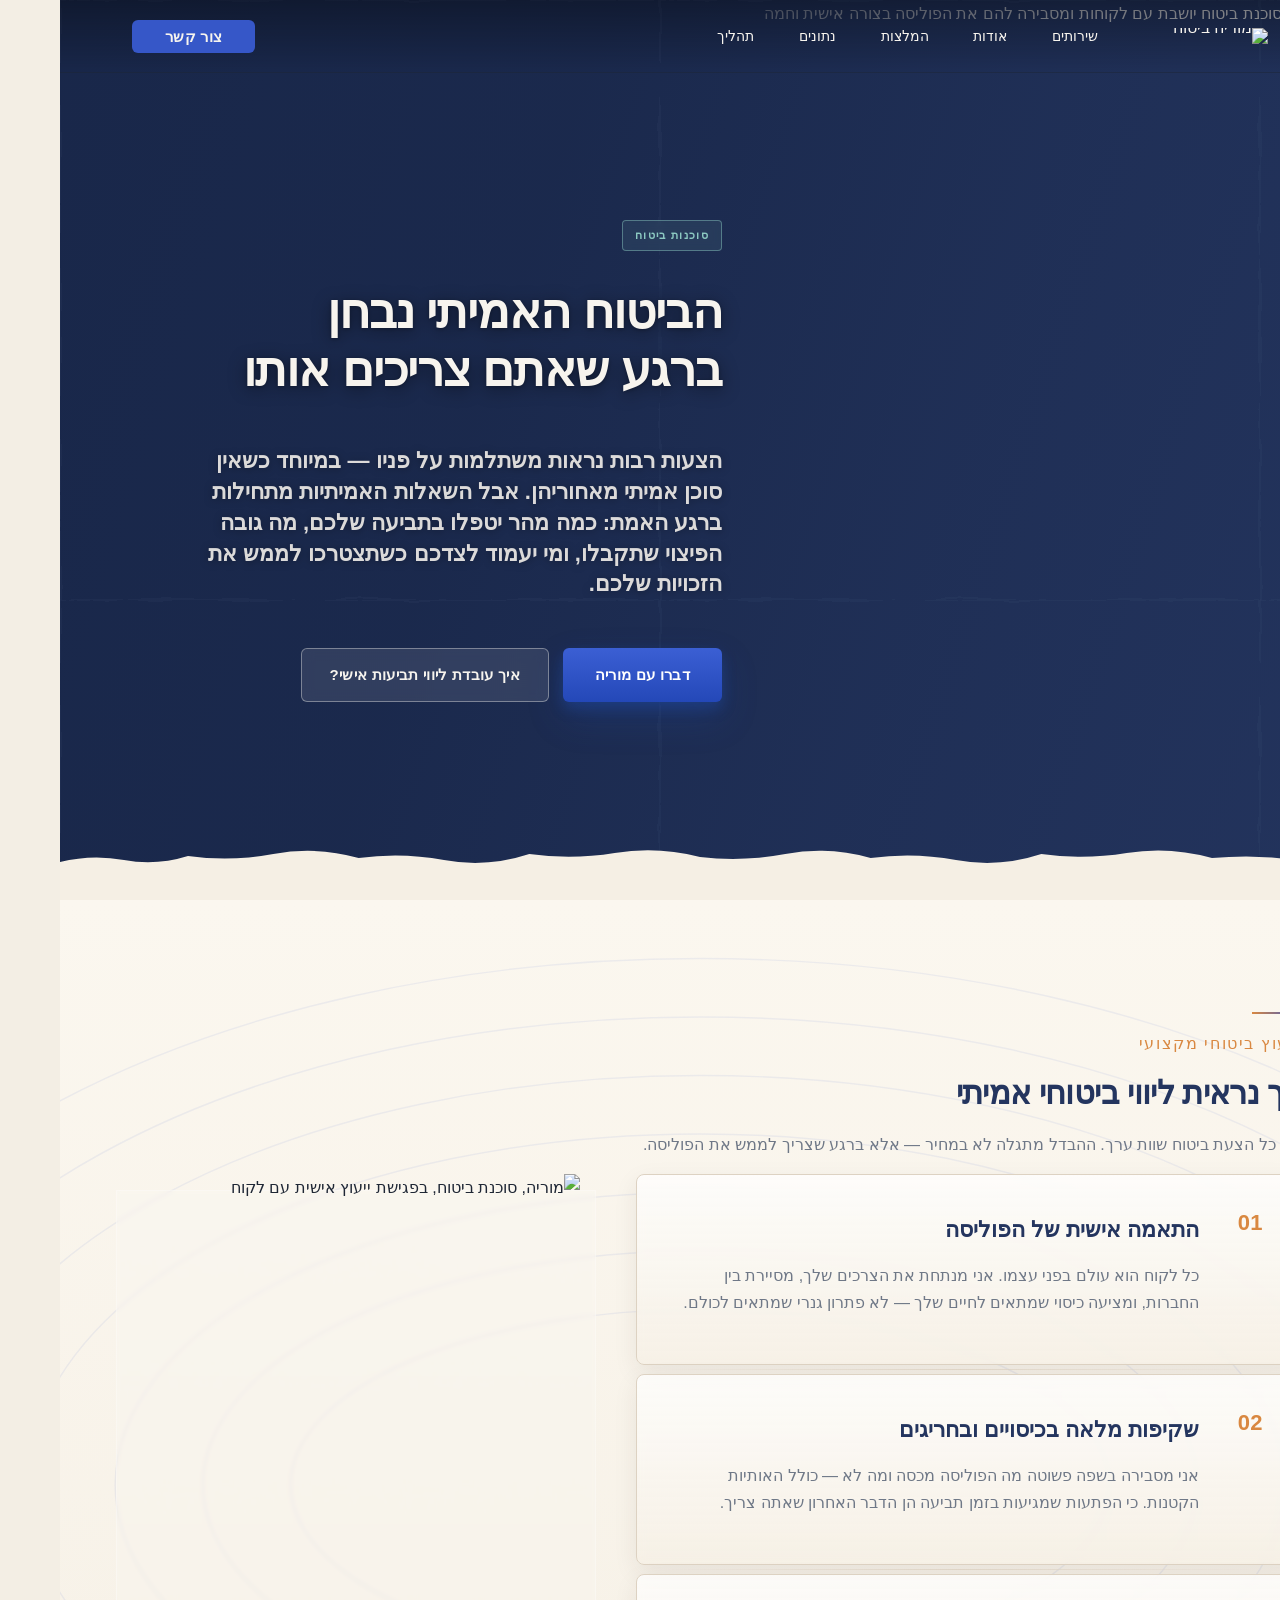
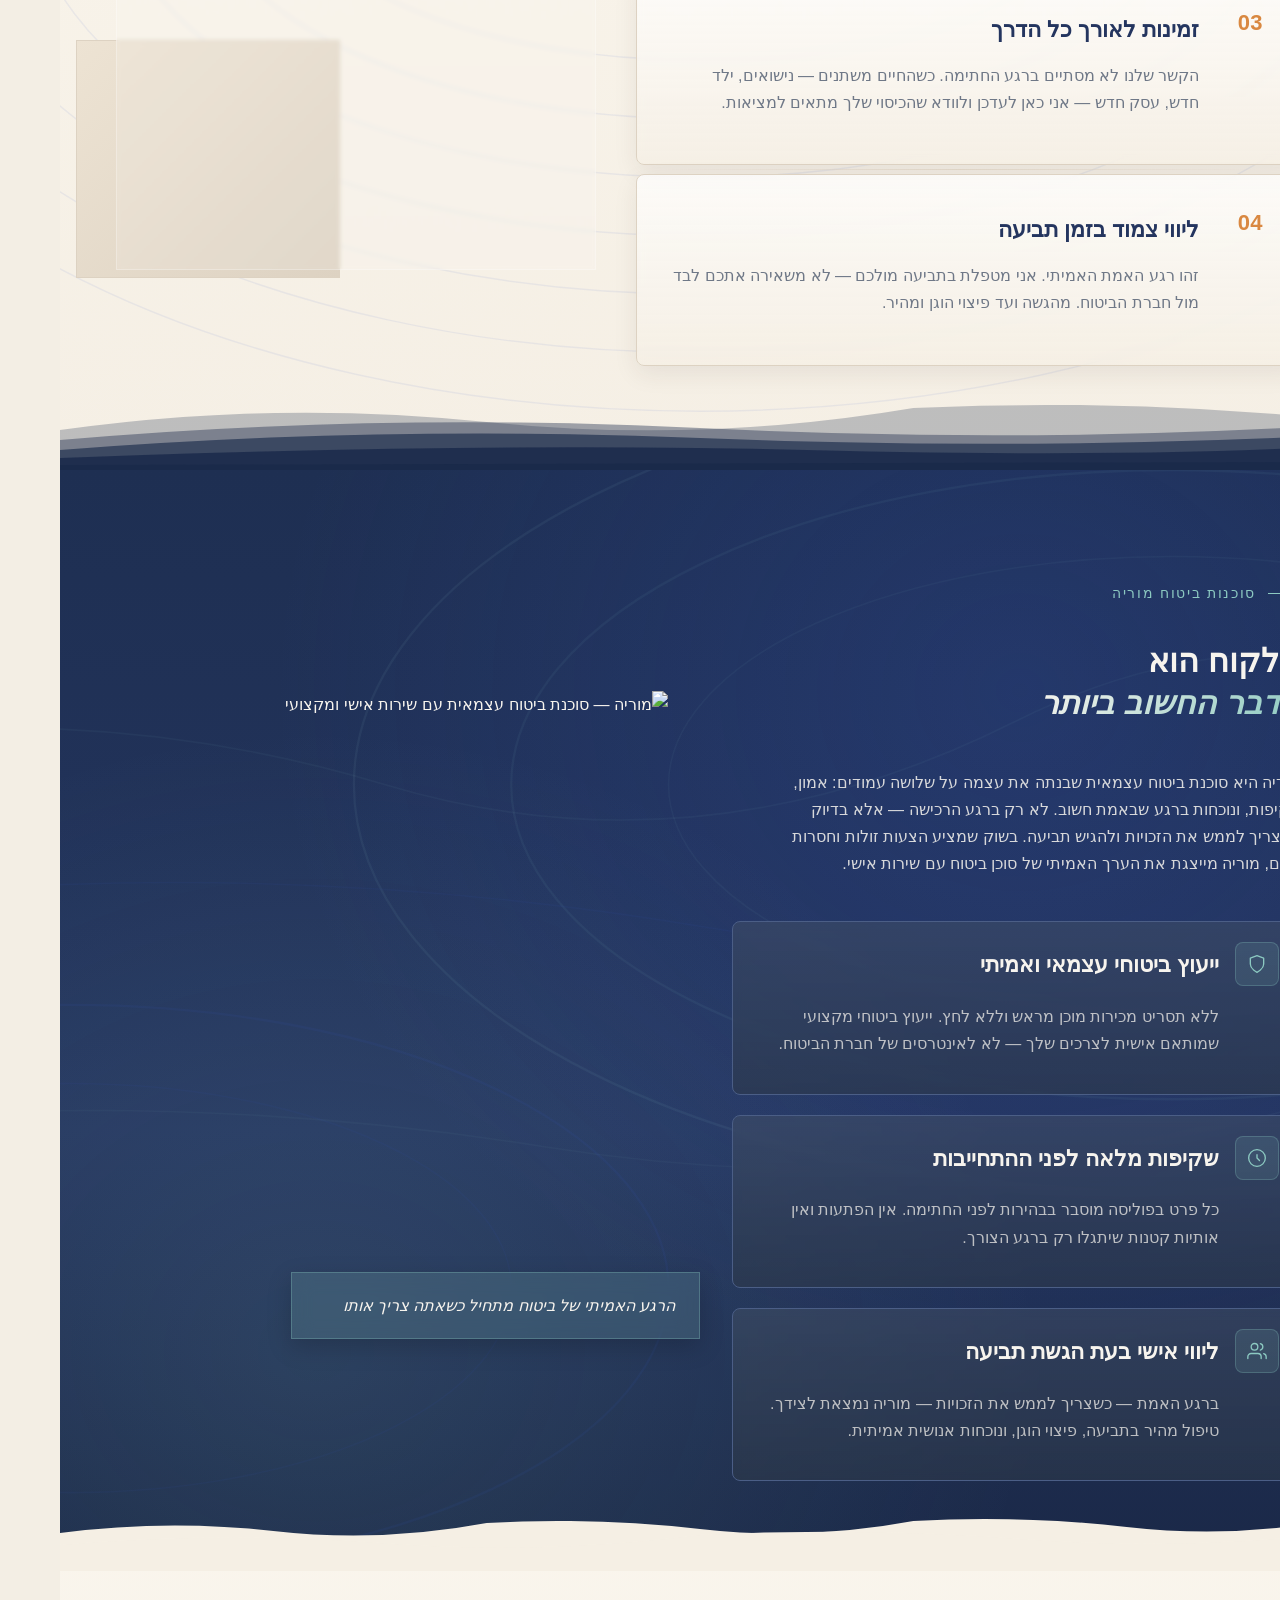
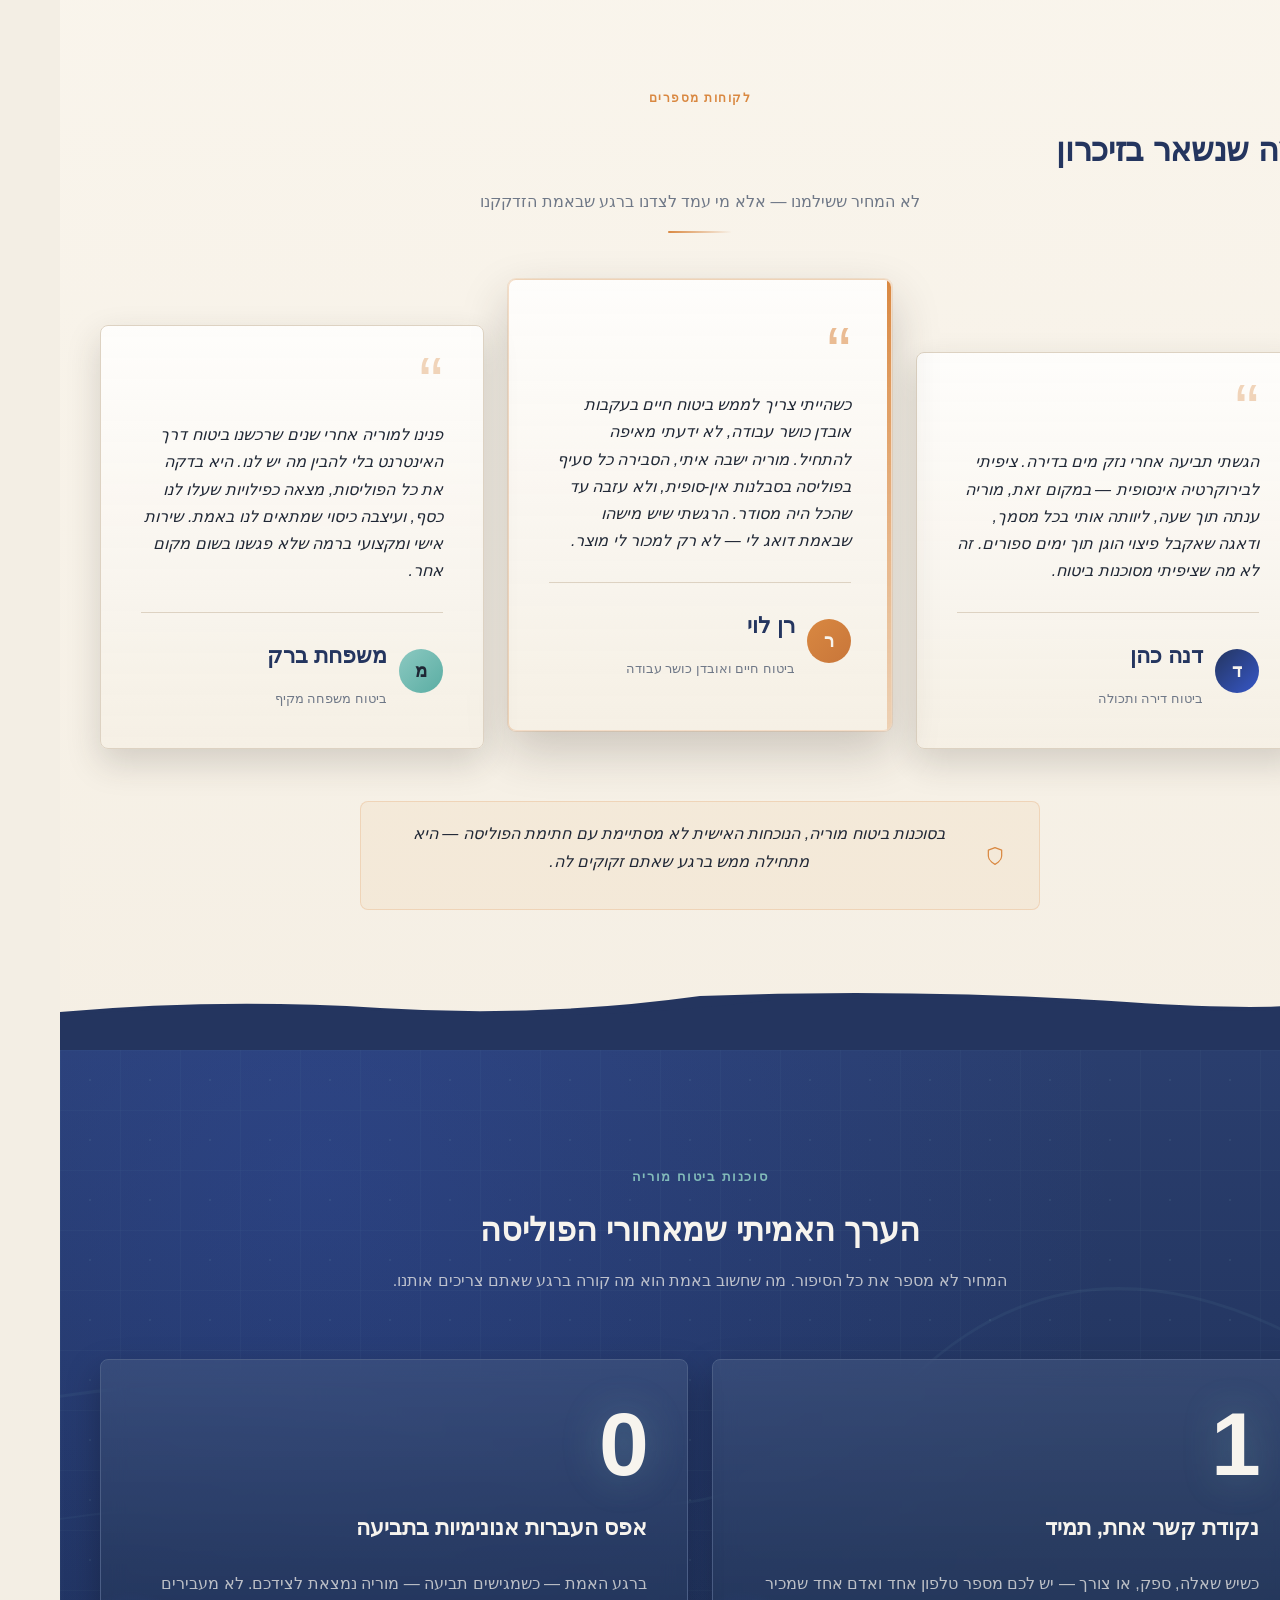
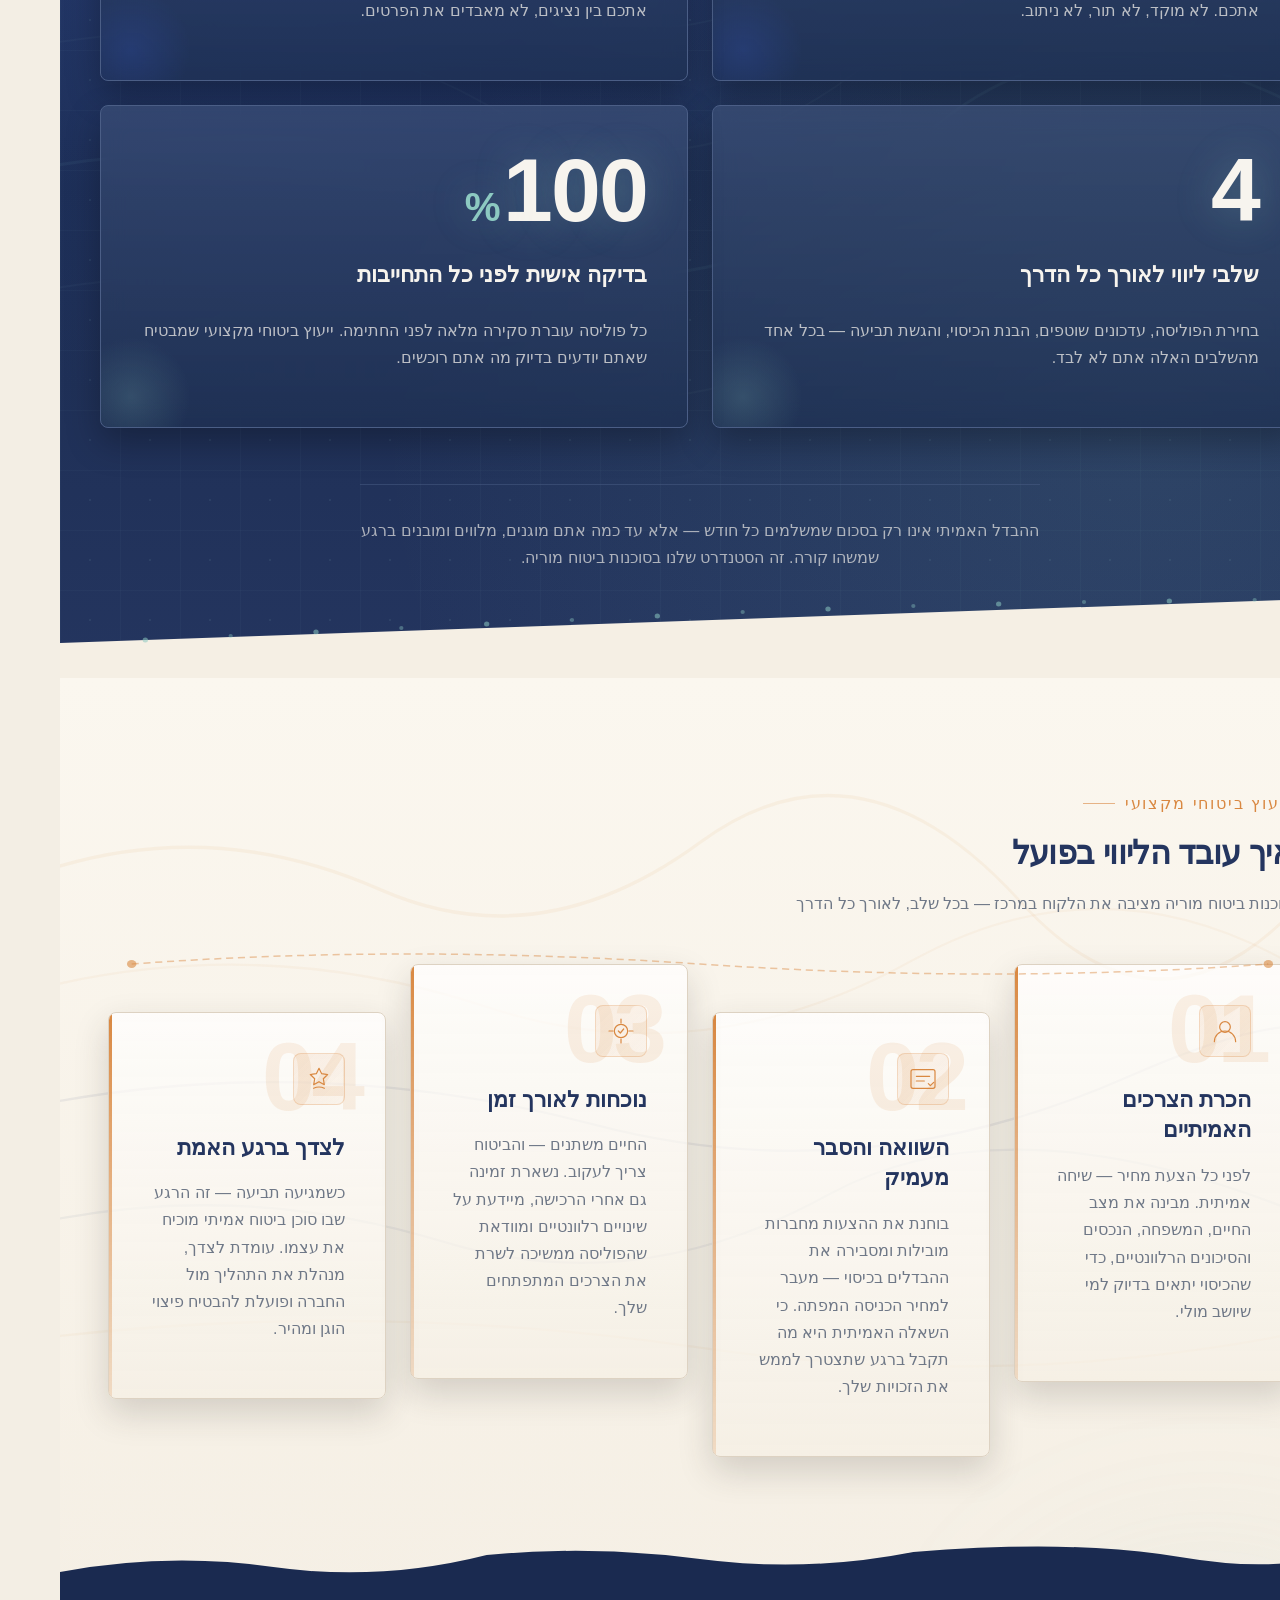
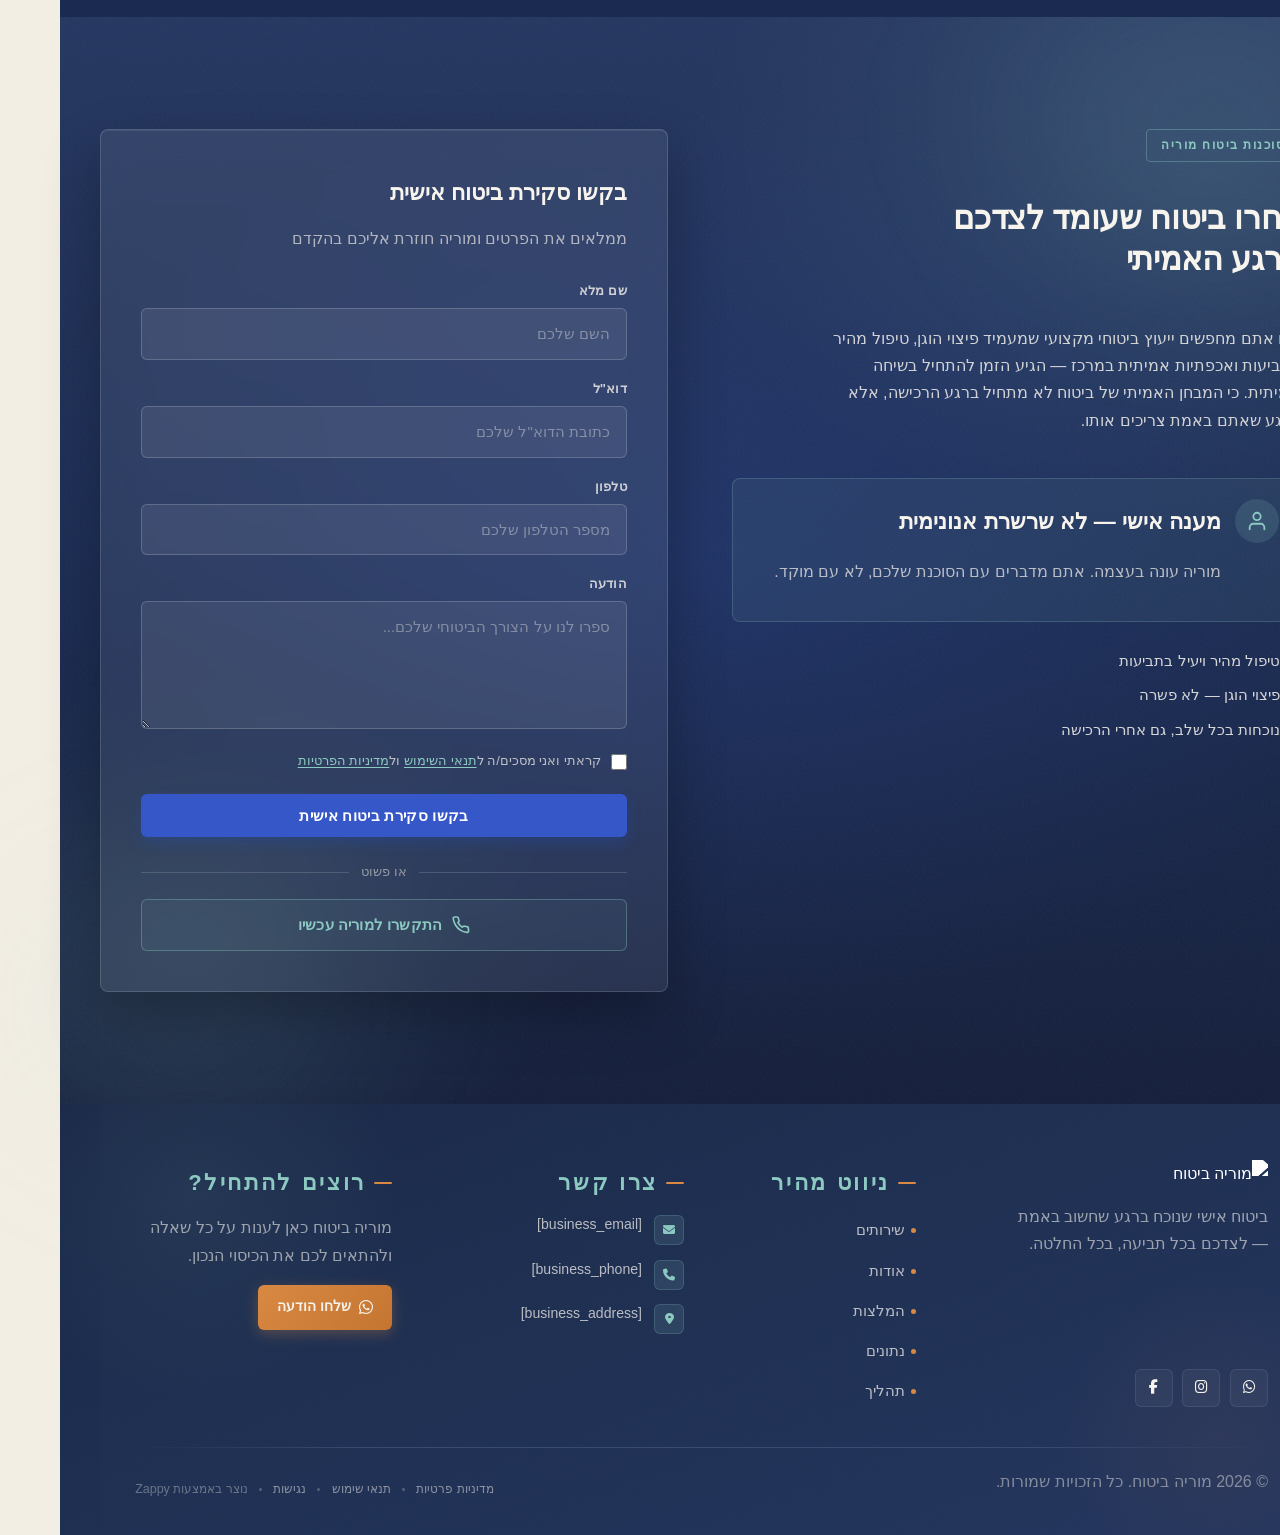
==== index.html @ 40479491 "Background sync: Progressive GitHub Sync" ====
<!DOCTYPE html>
<html lang="he" dir="rtl">
<head>
    <meta charset="UTF-8">
    <meta name="viewport" content="width=device-width, initial-scale=1.0">
    <meta name="robots" content="index, follow">
    <title>סוכנות ביטוח — מוריה ביטוח</title>
    <meta name="description" content="Moriya is an independent insurance agent who places the client at the absolute center of her work. Her brand is built on trust, transparency, and being present ">
    <meta name="keywords" content="סוכנות ביטוח, סוכן ביטוח עם שירות אישי, ייעוץ ביטוחי מקצועי, סוכנות ביטוח מוריה">
    
    <!-- Favicons -->
    <link rel="icon" type="image/x-icon" href="/assets/favicon.ico">
    <link rel="icon" type="image/png" sizes="16x16" href="/assets/favicon-16x16.png">
    <link rel="icon" type="image/png" sizes="32x32" href="/assets/favicon-32x32.png">
    <link rel="icon" type="image/png" sizes="48x48" href="/assets/favicon-48x48.png">
    <link rel="icon" type="image/png" sizes="192x192" href="/assets/favicon-192x192.png">
    <link rel="icon" type="image/png" sizes="512x512" href="/assets/favicon-512x512.png">
    <link rel="apple-touch-icon" href="/assets/apple-touch-icon.png">
    <!-- Zappy Analytics -->
<script>
(function() {
  'use strict';
  
  // Configuration
  var config = {
    websiteId: '22df28da-6964-4c1e-a399-9bb17cdcacbf',
    apiUrl: 'https://api.zappy5.com/api/analytics/track',
    sessionDuration: 30 * 60 * 1000, // 30 minutes
    visitorDuration: 30 * 24 * 60 * 60 * 1000, // 30 days
    trackPageViews: true,
    trackClicks: true,
    trackFormSubmissions: true
  };
  
  // Generate or retrieve persistent visitor ID (30 days)
  function getVisitorId() {
    var visitorKey = 'zappy_visitor_' + config.websiteId;
    var visitor = null;
    
    try {
      visitor = localStorage.getItem(visitorKey);
      if (visitor) {
        var visitorData = JSON.parse(visitor);
        var now = Date.now();
        
        // Check if visitor ID is still valid (30 days)
        if (now - visitorData.created < config.visitorDuration) {
          // Update last seen timestamp
          visitorData.lastSeen = now;
          localStorage.setItem(visitorKey, JSON.stringify(visitorData));
          return visitorData.id;
        }
      }
    } catch (e) {
      console.warn('Zappy Analytics: LocalStorage not available');
    }
    
    // Generate new visitor ID
    var newVisitorId = 'zv_' + Date.now() + '_' + Math.random().toString(36).substr(2, 9);
    
    try {
      localStorage.setItem(visitorKey, JSON.stringify({
        id: newVisitorId,
        created: Date.now(),
        lastSeen: Date.now()
      }));
    } catch (e) {
      // Continue without local storage
    }
    
    return newVisitorId;
  }
  
  // Generate or retrieve session ID (30 minutes)
  function getSessionId() {
    var sessionKey = 'zappy_session_' + config.websiteId;
    var session = null;
    
    try {
      session = sessionStorage.getItem(sessionKey);
      if (session) {
        var sessionData = JSON.parse(session);
        var now = Date.now();
        
        // Check if session is still valid
        if (now - sessionData.timestamp < config.sessionDuration) {
          // Update timestamp
          sessionData.timestamp = now;
          sessionStorage.setItem(sessionKey, JSON.stringify(sessionData));
          return sessionData.id;
        }
      }
    } catch (e) {
      console.warn('Zappy Analytics: SessionStorage not available');
    }
    
    // Generate new session ID
    var newSessionId = 'zs_' + Date.now() + '_' + Math.random().toString(36).substr(2, 9);
    
    try {
      sessionStorage.setItem(sessionKey, JSON.stringify({
        id: newSessionId,
        timestamp: Date.now()
      }));
    } catch (e) {
      // Continue without session storage
    }
    
    return newSessionId;
  }
  
  var visitorId = getVisitorId();
  var sessionId = getSessionId();
  
  // Track an event
  function trackEvent(eventType, data) {
    data = data || {};
    
    var eventData = {
      website_id: config.websiteId,
      event_type: eventType,
      page_path: window.location.pathname,
      referrer: document.referrer || 'direct',
      visitor_id: visitorId,
      session_id: sessionId,
      metadata: data
    };
    
    // Use sendBeacon if available (better for page unload events)
    if (navigator.sendBeacon) {
      var blob = new Blob([JSON.stringify(eventData)], { type: 'application/json' });
      navigator.sendBeacon(config.apiUrl, blob);
    } else {
      // Fallback to fetch
      fetch(config.apiUrl, {
        method: 'POST',
        headers: {
          'Content-Type': 'application/json'
        },
        body: JSON.stringify(eventData),
        keepalive: true
      }).catch(function(error) {
        console.warn('Zappy Analytics: Failed to track event', error);
      });
    }
  }
  
  // Track page view
  if (config.trackPageViews) {
    trackEvent('pageview', {
      title: document.title,
      url: window.location.href
    });
  }
  
  // Track clicks on important elements
  if (config.trackClicks) {
    document.addEventListener('click', function(e) {
      var target = e.target;
      
      // Track button clicks (counted as actions)
      if (target.tagName === 'BUTTON' || target.closest('button')) {
        var button = target.tagName === 'BUTTON' ? target : target.closest('button');
        trackEvent('click', {
          element: 'button',
          text: button.textContent.trim().substring(0, 100),
          id: button.id || null,
          class: button.className || null
        });
      }
      
      // Track link clicks (navigation - not counted as actions)
      else if (target.tagName === 'A' || target.closest('a')) {
        var link = target.tagName === 'A' ? target : target.closest('a');
        trackEvent('navigation', {
          element: 'link',
          text: link.textContent.trim().substring(0, 100),
          href: link.href,
          external: link.hostname !== window.location.hostname
        });
      }
    }, true);
  }
  
  // Track form submissions
  if (config.trackFormSubmissions) {
    document.addEventListener('submit', function(e) {
      var form = e.target;
      
      trackEvent('form_submit', {
        form_id: form.id || null,
        form_name: form.name || null,
        form_action: form.action || null,
        form_method: form.method || 'GET'
      });
    }, true);
  }
  
  // Track time on page (send on page unload)
  var pageLoadTime = Date.now();
  
  window.addEventListener('beforeunload', function() {
    var timeOnPage = Math.floor((Date.now() - pageLoadTime) / 1000); // in seconds
    
    trackEvent('page_unload', {
      time_on_page: timeOnPage,
      page_path: window.location.pathname
    });
  });
  
  // Expose tracking function globally for custom events
  window.zappyAnalytics = {
    track: trackEvent,
    getVisitorId: function() { return visitorId; },
    getSessionId: function() { return sessionId; }
  };
  
})();
</script>
<!-- End Zappy Analytics -->
    <meta property="og:title" content="סוכנות ביטוח — מוריה ביטוח">
  <meta property="og:description" content="Moriya is an independent insurance agent who places the client at the absolute center of her work. Her brand is built on trust, transparency, and being present ">
  <meta property="og:type" content="website">
  <meta property="og:locale" content="he_IL">
  
  <meta name="twitter:card" content="summary_large_image">
  <meta name="twitter:title" content="סוכנות ביטוח — מוריה ביטוח">
  <meta name="twitter:description" content="Moriya is an independent insurance agent who places the client at the absolute center of her work. Her brand is built on trust, transparency, and being present ">
  
  <link rel="stylesheet" href="https://cdnjs.cloudflare.com/ajax/libs/font-awesome/6.4.0/css/all.min.css">

    <!-- Favicons -->
    <link rel="icon" type="image/x-icon" href="/assets/favicon.ico">
    <link rel="icon" type="image/png" sizes="16x16" href="/assets/favicon-16x16.png">
    <link rel="icon" type="image/png" sizes="32x32" href="/assets/favicon-32x32.png">
    <link rel="icon" type="image/png" sizes="48x48" href="/assets/favicon-48x48.png">
    <link rel="icon" type="image/png" sizes="192x192" href="/assets/favicon-192x192.png">
    <link rel="icon" type="image/png" sizes="512x512" href="/assets/favicon-512x512.png">
    <link rel="apple-touch-icon" href="/assets/apple-touch-icon.png">
    <!-- Cookie Consent -->
    <link rel="stylesheet" href="https://cdn.jsdelivr.net/npm/vanilla-cookieconsent@3/dist/cookieconsent.css">
    <script src="https://cdn.jsdelivr.net/npm/vanilla-cookieconsent@3/dist/cookieconsent.umd.js"></script>
    <!-- Mickidum Accessibility Toolbar -->
    <script src="https://cdn.jsdelivr.net/gh/mickidum/acc_toolbar/acctoolbar/acctoolbar.min.js"></script>
    <link rel="stylesheet" href="/styles.css">

    <style id="zappy-dropdown-submenu-styles">
      /* ========== DESKTOP DROPDOWN SUBMENU STYLES ========== */
      /* Base styles for dropdown submenus - parent must be positioned */
      .nav-menu li:has(.sub-menu), nav li:has(.sub-menu), .navbar li:has(.sub-menu), #navMenu li:has(.sub-menu) { position: relative; }
      /* Submenu base - hidden by default */
      .nav-menu .sub-menu, nav .sub-menu, .navbar .sub-menu, #navMenu .sub-menu { display: block !important; position: absolute !important; top: 100%; left: 0; min-width: 220px; background: white; border-radius: 8px; box-shadow: 0 8px 25px rgba(0,0,0,0.15); padding: 8px 0; opacity: 0; visibility: hidden; transform: translateY(10px); transition: all 0.3s ease; z-index: 1000; list-style: none; pointer-events: none; }
      /* CRITICAL: Desktop hover styles to show dropdown */
      .nav-menu li:hover > .sub-menu, nav li:hover > .sub-menu, .navbar li:hover > .sub-menu, #navMenu li:hover > .sub-menu { opacity: 1 !important; visibility: visible !important; transform: translateY(0) !important; pointer-events: auto !important; }
      /* Submenu item styling */
      .sub-menu li { list-style: none; margin: 0; padding: 0; }
      .sub-menu a { display: block !important; padding: 10px 16px !important; color: var(--text-dark, #333) !important; font-weight: 500; text-decoration: none; white-space: nowrap; transition: background-color 0.2s; }
      .sub-menu a:hover { background-color: #f5f5f5; }
      /* RTL (Hebrew/Arabic) dropdown positioning */
      [dir="rtl"] .nav-menu .sub-menu, [dir="rtl"] nav .sub-menu, [dir="rtl"] .navbar .sub-menu, html[lang="he"] .nav-menu .sub-menu, html[lang="he"] nav .sub-menu, html[lang="he"] .navbar .sub-menu, html[lang="ar"] .nav-menu .sub-menu, html[lang="ar"] nav .sub-menu, html[lang="ar"] .navbar .sub-menu { left: auto !important; right: 0 !important; }
      /* Hide empty dropdown menus (exclude catalog sub-menus that use <a> children instead of <li>) */
      .sub-menu:empty, .sub-menu:not(:has(li:not(.zappy-hidden-menu-item))):not(:has(> a)), .sub-menu:not(:has(li)):not(:has(> a)) { display: none !important; opacity: 0 !important; visibility: hidden !important; pointer-events: none !important; }
      /* Desktop: show submenu on Menu Group hover */
      li:has(.menu-group-title):hover > .sub-menu { opacity: 1 !important; visibility: visible !important; transform: translateY(0) !important; pointer-events: auto !important; }
      /* Menu Group title styling */
      .nav-menu > li > .menu-group-title, #navMenu > li > .menu-group-title { display: inline-block; padding: 0.5rem 1rem; cursor: default; user-select: none; }
      
      /* ========== MOBILE SUBMENU STYLES ========== */
      @media (max-width: 768px) {
        .nav-menu .sub-menu, nav .sub-menu, .navbar .sub-menu, #navMenu .sub-menu { position: static !important; transform: none !important; box-shadow: none !important; background: transparent !important; max-height: 0; overflow: hidden; opacity: 0; visibility: hidden; transition: max-height 0.3s ease, opacity 0.3s ease; padding: 0 !important; border-radius: 0 !important; }
        .sub-menu.mobile-expanded { max-height: 60vh !important; overflow-y: auto !important; opacity: 1 !important; visibility: visible !important; padding: 8px 0 8px 16px !important; }
        [dir="rtl"] .sub-menu.mobile-expanded, html[lang="he"] .sub-menu.mobile-expanded { padding: 8px 16px 8px 0 !important; }
        /* Disable hover behavior on mobile */
        .nav-menu li:hover > .sub-menu, nav li:hover > .sub-menu, .navbar li:hover > .sub-menu, #navMenu li:hover > .sub-menu { opacity: 0; visibility: hidden; pointer-events: none; }
        .nav-menu li > .sub-menu.mobile-expanded, nav li > .sub-menu.mobile-expanded, .navbar li > .sub-menu.mobile-expanded, #navMenu li > .sub-menu.mobile-expanded { opacity: 1 !important; visibility: visible !important; pointer-events: auto !important; }
        .nav-menu li:has(.sub-menu), nav li:has(.sub-menu), .navbar li:has(.sub-menu), #navMenu li:has(.sub-menu) { display: flex !important; flex-wrap: wrap !important; align-items: center !important; position: relative !important; min-height: 44px !important; }
        .nav-menu li:has(.sub-menu) > a, nav li:has(.sub-menu) > a, .navbar li:has(.sub-menu) > a, #navMenu li:has(.sub-menu) > a { flex: 1 !important; min-width: 0 !important; }
        .nav-menu li:has(.sub-menu) > .menu-group-title, nav li:has(.sub-menu) > .menu-group-title, .navbar li:has(.sub-menu) > .menu-group-title, #navMenu li:has(.sub-menu) > .menu-group-title { flex: 1 !important; min-width: 0 !important; padding: 0 !important; line-height: inherit !important; }
        .nav-menu li:has(.sub-menu) > .sub-menu, nav li:has(.sub-menu) > .sub-menu, .navbar li:has(.sub-menu) > .sub-menu, #navMenu li:has(.sub-menu) > .sub-menu { flex-basis: 100% !important; width: 100% !important; }
        .nav-menu li:has(.sub-menu) > a [class*="chevron"], .nav-menu li:has(.sub-menu) > a [class*="arrow"], .nav-menu li:has(.sub-menu) > a .fa-chevron-down, .nav-menu li:has(.sub-menu) > a .fa-angle-down, nav li:has(.sub-menu) > a [class*="chevron"], nav li:has(.sub-menu) > a [class*="arrow"], #navMenu li:has(.sub-menu) > a [class*="chevron"], #navMenu li:has(.sub-menu) > a [class*="arrow"] { display: none !important; visibility: hidden !important; }
        .mobile-submenu-toggle { display: flex !important; align-items: center !important; justify-content: center !important; width: 44px !important; height: auto !important; background: transparent !important; border: none !important; cursor: pointer !important; color: var(--text-light) !important; position: static !important; flex-shrink: 0 !important; align-self: stretch !important; z-index: 2 !important; padding: 0 !important; margin: 0 !important; }
        .mobile-submenu-toggle::after { content: '' !important; width: 0 !important; height: 0 !important; border-left: 6px solid transparent !important; border-right: 6px solid transparent !important; border-top: 7px solid currentColor !important; transition: transform 0.3s ease !important; }
        .mobile-submenu-toggle.expanded::after { transform: rotate(180deg) !important; }
        .sub-menu a { padding: 10px 0 !important; display: block !important; color: var(--text-light) !important; }
        .navbar .sub-menu li a, nav.navbar .sub-menu li a, .zappy-products-dropdown .sub-menu a { color: var(--text-light) !important; }
      }
      @media (min-width: 769px) { .mobile-submenu-toggle { display: none !important; } }
    </style>

    <style id="mobile-lang-menu-deployed-css">
    @media (max-width: 768px) {
      .lang-switcher,
      .nav-cta-container .lang-switcher,
      .nav-container .lang-switcher,
      .navbar .lang-switcher,
      .navbar .nav-cta-container .lang-switcher,
      .nav-icons-left .lang-switcher,
      .nav-ecommerce-icons .lang-switcher { display: none !important; }
      .mobile-lang-menu { width: 100%; border-top: 1px solid rgba(128,128,128,0.2); padding: 8px 0 0 0; margin-top: 8px; }
      .mobile-lang-toggle { display: flex !important; align-items: center; justify-content: space-between; width: 100%; padding: 12px 16px; background: none; border: none; cursor: pointer; font-size: 15px; color: inherit; font-family: inherit; }
      .mobile-lang-toggle::after { content: ''; display: inline-block; width: 8px; height: 8px; border-right: 2px solid currentColor; border-bottom: 2px solid currentColor; transform: rotate(45deg); transition: transform 0.3s ease; margin-left: 8px; }
      .mobile-lang-toggle.expanded::after { transform: rotate(-135deg); }
      .mobile-lang-options { max-height: 0; overflow: hidden; transition: max-height 0.3s ease; }
      .mobile-lang-options.expanded { max-height: 300px; }
      .mobile-lang-option { display: flex !important; align-items: center; gap: 10px; padding: 10px 24px; text-decoration: none; color: inherit; font-size: 14px; font-family: inherit; }
      .mobile-lang-option:hover { background: rgba(128,128,128,0.1); }
      .mobile-lang-option.active { font-weight: 600; opacity: 0.7; pointer-events: none; }
      .mobile-lang-option img { width: 20px; height: 20px; border-radius: 50%; }
    }
    @media (min-width: 769px) {
      .mobile-lang-menu { display: none !important; }
    }
    </style>

    <style id="zappy-widget-visibility">
      #mic-access-tool-general-button, .mic-access-tool-general-button,
      #mic-init-access-tool .mic-access-tool-general-button, #mic-init-access-tool #mic-access-tool-general-button,
      ._access-icon, #mic-access-tool-box, .mic-access-tool-box,
      #mic-init-access-tool #mic-access-tool-box, div[id*="mic-access-tool-box"], ._access-menu {
        display: none !important; visibility: hidden !important; opacity: 0 !important; pointer-events: none !important;
      }
    </style>
</head>
<body>

  <nav class="navbar" dir="rtl">
  <button class="mobile-toggle" id="mobileToggle" aria-label="Menu">
    <svg class="hamburger-icon" width="24" height="24" viewBox="0 0 24 24" fill="none">
      <path d="M3 12h18M3 6h18M3 18h18" stroke="currentColor" stroke-width="2" stroke-linecap="round"></path>
    </svg>
    <svg class="close-icon" width="24" height="24" viewBox="0 0 24 24" fill="none" style="display: none;">
      <path d="M18 6L6 18M6 6l12 12" stroke="currentColor" stroke-width="2" stroke-linecap="round"></path>
    </svg>
  </button>

  <button class="phone-header-btn" data-phone="[business_phone]" aria-label="Call">
    <svg width="20" height="20" viewBox="0 0 24 24" fill="currentColor">
      <path d="M22 16.92v3a2 2 0 0 1-2.18 2 19.79 19.79 0 0 1-8.63-3.07 19.5 19.5 0 0 1-6-6 19.79 19.79 0 0 1-3.07-8.67A2 2 0 0 1 4.11 2h3a2 2 0 0 1 2 1.72 12.84 12.84 0 0 0 .7 2.81 2 2 0 0 1-.45 2.11L8.09 9.91a16 16 0 0 0 6 6l1.27-1.27a2 2 0 0 1 2.11-.45 12.84 12.84 0 0 0 2.81.7A2 2 0 0 1 22 16.92z"></path>
    </svg>
  </button>

  <div class="nav-container">
    <div class="nav-right-group"><div class="nav-brand">
      <a href="/" class="logo-link">
        <img src="/assets/business-logo.webp" alt="מוריה ביטוח" class="logo">
      </a>
    </div><ul class="nav-menu" id="navMenu"><li><a href="#services">שירותים</a></li><li><a href="#about">אודות</a></li><li><a href="#testimonials">המלצות</a></li><li><a href="#stats">נתונים</a></li><li><a href="#process">תהליך</a></li></ul></div>

    

    <div class="nav-cta-container">
      <a href="#contact" class="nav-cta-btn">צור קשר</a>
    </div>
  </div>
</nav>
<script>

// Navbar Mobile Menu Toggle and Contrast Fix
(function() {
  // Use 'load' event instead of 'DOMContentLoaded' to ensure we run AFTER all other scripts
  window.addEventListener('load', function() {
    
    // FIX MOBILE BUTTON CONTRAST
    // Detect navbar background color and apply contrasting color to mobile buttons
    const navbar = document.querySelector('.navbar, nav, header');
    if (!navbar) {
      console.log('[Navbar] Navbar element not found');
      return;
    }
    
    // DECLARE VARIABLES EARLY to avoid Temporal Dead Zone errors
    // These are used in multiple places below
    let mobileToggle = document.getElementById('mobileToggle') ||
                       document.querySelector('.mobile-toggle') ||
                       document.querySelector('.hamburger') ||
                       document.querySelector('.hamburger-menu') ||
                       document.querySelector('.menu-toggle') ||
                       document.querySelector('.burger-menu') ||
                       document.querySelector('[aria-label="Menu"]') ||
                       document.querySelector('[aria-label="תפריט"]');
    
    const phoneBtn = document.querySelector('.phone-header-btn');
    
    const computedStyle = window.getComputedStyle(navbar);
    let bgColor = computedStyle.backgroundColor;
    
    console.log('[Navbar] Initial navbar background:', bgColor);
    
    // Check if background is transparent or rgba with 0 alpha
    const isTransparent = bgColor === 'transparent' || 
                         bgColor === 'rgba(0, 0, 0, 0)' ||
                         (bgColor.startsWith('rgba') && bgColor.includes(', 0)'));
    
    if (isTransparent) {
      // Check for background-image or gradient
      const bgImage = computedStyle.backgroundImage;
      if (bgImage && bgImage !== 'none') {
        console.log('[Navbar] Navbar has background image/gradient, using dark text');
        bgColor = 'rgb(240, 240, 240)'; // Assume light background
      } else {
        // Transparent navbar - check body background
        const bodyBg = window.getComputedStyle(document.body).backgroundColor;
        console.log('[Navbar] Navbar transparent, using body background:', bodyBg);
        bgColor = bodyBg;
      }
    }
    
    // Calculate luminance to determine if background is light or dark
    const rgb = bgColor.match(/\d+/g);
    if (rgb && rgb.length >= 3) {
      const r = parseInt(rgb[0]);
      const g = parseInt(rgb[1]);
      const b = parseInt(rgb[2]);
      const luminance = (0.299 * r + 0.587 * g + 0.114 * b) / 255;
      
      // Mobile button colors are set by Claude's AI-generated CSS (same as .nav-menu a)
      // No dynamic color overrides needed - colors come from the generated navbar CSS
      console.log('[Navbar] Mobile button colors preserved from Claude CSS (luminance:', luminance.toFixed(2) + ')');
      
      // FIX ICON SIZES - Ensure SVGs are properly sized and visible
      // INJECT CRITICAL CSS TO OVERRIDE ANY CONFLICTING RULES
      const criticalCSS = document.createElement('style');
      criticalCSS.id = 'zappy-mobile-nav-fix';
      const htmlLang = document.documentElement.lang || 'en';
      const htmlDir = document.documentElement.dir || 'ltr';
      // Check both dir attribute AND lang for RTL detection
      // dir="rtl" is the most reliable indicator
      const isRTL = htmlDir === 'rtl' || htmlLang === 'he' || htmlLang === 'ar';
      
      criticalCSS.textContent = `
        /* Hide mobile buttons on desktop, show only on mobile */
        @media (min-width: 769px) {
          .mobile-toggle,
          .phone-header-btn {
            display: none !important;
          }
        }
        
        /* Show and position mobile buttons correctly on mobile */
        @media (max-width: 768px) {
          .mobile-toggle,
          .phone-header-btn {
            position: absolute !important;
            top: 50% !important;
            transform: translateY(-50%) !important;
            z-index: 1001 !important;
            display: flex !important;
            align-items: center !important;
            justify-content: center !important;
            width: 36px !important;
            height: 36px !important;
            border-radius: 50% !important;
            border: none !important;
            cursor: pointer !important;
            padding: 6px !important;
            background: none !important;
            color: var(--nav-text, var(--text-light)) !important;
          }
          
          /* LTR positioning (default): hamburger LEFT, phone RIGHT */
          html:not([dir="rtl"]):not([lang="he"]):not([lang="ar"]) .mobile-toggle,
          html[dir="ltr"] .mobile-toggle {
            left: 12px !important;
            right: auto !important;
          }
          html:not([dir="rtl"]):not([lang="he"]):not([lang="ar"]) .phone-header-btn,
          html[dir="ltr"] .phone-header-btn {
            right: 12px !important;
            left: auto !important;
          }
          
          /* RTL positioning: hamburger RIGHT, phone LEFT */
          html[dir="rtl"] .mobile-toggle,
          html[lang="he"] .mobile-toggle,
          html[lang="ar"] .mobile-toggle {
            right: 12px !important;
            left: auto !important;
          }
          html[dir="rtl"] .phone-header-btn,
          html[lang="he"] .phone-header-btn,
          html[lang="ar"] .phone-header-btn {
            left: 12px !important;
            right: auto !important;
          }
          
          /* CRITICAL: Ensure nav-container has min-height on mobile */
          /* All children are positioned absolutely/fixed on mobile, so height:auto collapses to 0 */
          .nav-container {
            min-height: 70px !important;
            position: relative !important;
          }
          
          /* Ensure SVG icons are properly sized and inherit color */
          .mobile-toggle svg,
          .phone-header-btn svg {
            width: 24px !important;
            height: 24px !important;
            /* Don't force display - let JavaScript control hamburger/close toggle */
          }
          
          /* Reset nav-cta-container on mobile - remove desktop box-shadow/padding */
          /* that creates a visible ghost box when CTA button is hidden */
          .nav-cta-container {
            box-shadow: none !important;
            padding: 0 !important;
          }
          
          /* Hide nav-cta-container entirely on mobile when there's no lang-switcher */
          /* (only the CTA button is inside, and it's hidden on mobile) */
          .nav-cta-container:not(:has(.lang-switcher)) {
            display: none !important;
          }
          
          /* CRITICAL: Prevent hero image fade gradient from bleeding over headline text */
          /* The .image-fade-gradient has bottom: -30px (extends below parent) */
          /* On mobile stacked layout, this overlaps the h1 text below the image */
          .hero-image-column {
            overflow: hidden !important;
          }
          .image-fade-gradient {
            bottom: 0 !important;
          }
          
          /* Hide desktop language switcher on mobile - hamburger menu handles it */
          /* High specificity to override stored CSS */
          .lang-switcher,
          .nav-cta-container .lang-switcher,
          .nav-container .lang-switcher,
          .navbar .lang-switcher,
          .navbar .nav-cta-container .lang-switcher {
            display: none !important;
          }
        }
      `;
      
      // Remove existing fix if present and inject new one
      const existing = document.getElementById('zappy-mobile-nav-fix');
      if (existing) existing.remove();
      document.head.appendChild(criticalCSS);
      
      console.log('[Navbar] Critical CSS injected for mobile nav positioning');
      
      // ONLY apply inline positioning styles on mobile viewport
      // On desktop, the CSS handles hiding these buttons with display: none
      // Inline styles were breaking desktop layout by overriding CSS
      const isMobileViewport = window.innerWidth <= 768;
      
      if (mobileToggle) {
        // Icon sizing applies to all viewports for consistency
        const hamburgerIcon = mobileToggle.querySelector('.hamburger-icon');
        const closeIcon = mobileToggle.querySelector('.close-icon');
        
        if (hamburgerIcon) {
          hamburgerIcon.style.setProperty('width', '24px', 'important');
          hamburgerIcon.style.setProperty('height', '24px', 'important');
          hamburgerIcon.style.setProperty('display', 'block', 'important'); // Show hamburger by default
        }
        if (closeIcon) {
          closeIcon.style.setProperty('width', '24px', 'important');
          closeIcon.style.setProperty('height', '24px', 'important');
          closeIcon.style.setProperty('display', 'none', 'important'); // Hide close icon by default
        }
        
        // ONLY set positioning inline styles on mobile
        if (isMobileViewport) {
          mobileToggle.style.setProperty('position', 'absolute', 'important');
          mobileToggle.style.setProperty('top', '50%', 'important');
          mobileToggle.style.setProperty('transform', 'translateY(-50%)', 'important');
          mobileToggle.style.setProperty('z-index', '1001', 'important');
          
          // Clear any inline left/right so CSS can take over based on html[dir]
          mobileToggle.style.removeProperty('left');
          mobileToggle.style.removeProperty('right');
          
          console.log('[Navbar] Mobile toggle positioning applied (mobile viewport)');
        } else {
          // On desktop, clear any positioning styles to let CSS handle it
          mobileToggle.style.removeProperty('position');
          mobileToggle.style.removeProperty('top');
          mobileToggle.style.removeProperty('transform');
          mobileToggle.style.removeProperty('z-index');
          mobileToggle.style.removeProperty('left');
          mobileToggle.style.removeProperty('right');
          console.log('[Navbar] Desktop viewport - cleared mobile toggle inline positioning');
        }
      }
      
      if (phoneBtn) {
        // Icon sizing applies to all viewports
        const phoneIcon = phoneBtn.querySelector('svg');
        if (phoneIcon) {
          phoneIcon.style.width = '24px';
          phoneIcon.style.height = '24px';
          phoneIcon.setAttribute('width', '24');
          phoneIcon.setAttribute('height', '24');
        }
        
        // ONLY set positioning inline styles on mobile
        if (isMobileViewport) {
          phoneBtn.style.setProperty('position', 'absolute', 'important');
          phoneBtn.style.setProperty('top', '50%', 'important');
          phoneBtn.style.setProperty('transform', 'translateY(-50%)', 'important');
          phoneBtn.style.setProperty('z-index', '1001', 'important');
          
          // Clear any inline left/right so CSS can take over based on html[dir]
          phoneBtn.style.removeProperty('left');
          phoneBtn.style.removeProperty('right');
          
          console.log('[Navbar] Phone button positioning applied (mobile viewport)');
        } else {
          // On desktop, clear any positioning styles to let CSS handle it
          phoneBtn.style.removeProperty('position');
          phoneBtn.style.removeProperty('top');
          phoneBtn.style.removeProperty('transform');
          phoneBtn.style.removeProperty('z-index');
          phoneBtn.style.removeProperty('left');
          phoneBtn.style.removeProperty('right');
          console.log('[Navbar] Desktop viewport - cleared phone button inline positioning');
        }
      }
    } else {
      console.log('[Navbar] Could not parse background color:', bgColor);
    }
    
    // MOBILE MENU TOGGLE
    // Re-query in case DOM changed (mobileToggle already declared at top of function)
    mobileToggle = document.getElementById('mobileToggle') ||
                   document.querySelector('.mobile-toggle') ||
                   document.querySelector('.hamburger') ||
                   document.querySelector('.hamburger-menu') ||
                   document.querySelector('.menu-toggle') ||
                   document.querySelector('.burger-menu') ||
                   document.querySelector('[aria-label="Menu"]') ||
                   document.querySelector('[aria-label="תפריט"]');
    
    // EXPANDED SEARCH: Find nav menu by ID or class
    const navMenu = document.getElementById('navMenu') ||
                  document.querySelector('.nav-menu') ||
                  document.querySelector('.nav-links') ||
                  document.querySelector('nav ul:not(.submenu)');
    
    if (!mobileToggle || !navMenu) {
      console.log('[Navbar] Mobile toggle or menu not found:', { toggle: !!mobileToggle, menu: !!navMenu });
      return;
    }
    
    // Ensure navMenu has ID for CSS targeting
    if (!navMenu.id) {
      navMenu.id = 'navMenu';
    }
    
    console.log('[Navbar] Initializing mobile menu...');
    
    // Remove any existing event listeners by cloning the button
    const newToggle = mobileToggle.cloneNode(true);
    mobileToggle.parentNode.replaceChild(newToggle, mobileToggle);
    
    // Toggle menu on button click - use newToggle now
    newToggle.addEventListener('click', function(e) {
      e.preventDefault();
      e.stopPropagation();
      
      const hamburgerIcon = this.querySelector('.hamburger-icon');
      const closeIcon = this.querySelector('.close-icon');
      const isActive = navMenu.classList.contains('active');
      
      if (isActive) {
        // Close menu
        navMenu.classList.remove('active');
        if (hamburgerIcon) hamburgerIcon.style.setProperty('display', 'block', 'important');
        if (closeIcon) closeIcon.style.setProperty('display', 'none', 'important');
        document.body.style.overflow = '';
        console.log('[Navbar] Menu closed');
      } else {
        // Open menu
        navMenu.classList.add('active');
        if (hamburgerIcon) hamburgerIcon.style.setProperty('display', 'none', 'important');
        if (closeIcon) closeIcon.style.setProperty('display', 'block', 'important');
        document.body.style.overflow = 'hidden';
        console.log('[Navbar] Menu opened');
      }
    });
    
    // Close menu when clicking nav links (but NOT dropdown toggles)
    const navLinks = navMenu.querySelectorAll('a');
    navLinks.forEach(function(link) {
      link.addEventListener('click', function() {
        // Don't close if it's a dropdown child (unless it's a real navigation link)
        if (this.getAttribute('href') === '#') return;
        
        const hamburgerIcon = newToggle.querySelector('.hamburger-icon');
        const closeIcon = newToggle.querySelector('.close-icon');
        
        navMenu.classList.remove('active');
        if (hamburgerIcon) hamburgerIcon.style.setProperty('display', 'block', 'important');
        if (closeIcon) closeIcon.style.setProperty('display', 'none', 'important');
        document.body.style.overflow = '';
        console.log('[Navbar] Menu closed (link clicked)');
      });
    });
    
    // DROPDOWN MENU TOGGLE (for mobile and touch devices)
    var dropdownToggles = navMenu.querySelectorAll('.dropdown-toggle');
    dropdownToggles.forEach(function(toggle) {
      toggle.addEventListener('click', function(e) {
        e.preventDefault();
        e.stopPropagation();
        var parent = this.closest('.nav-dropdown');
        if (!parent) return;
        
        // Close other open dropdowns at the same level
        var siblings = parent.parentNode.querySelectorAll('.nav-dropdown.open');
        siblings.forEach(function(sib) {
          if (sib !== parent) sib.classList.remove('open');
        });
        
        parent.classList.toggle('open');
        console.log('[Navbar] Dropdown toggled:', parent.classList.contains('open') ? 'open' : 'closed');
      });
    });
    
    // Close dropdowns when clicking outside
    document.addEventListener('click', function(e) {
      if (!e.target.closest('.nav-dropdown')) {
        var openDropdowns = document.querySelectorAll('.nav-dropdown.open');
        openDropdowns.forEach(function(dd) { dd.classList.remove('open'); });
      }
    });
    
    console.log('[Navbar] Dropdown handlers initialized for ' + dropdownToggles.length + ' dropdowns');
    
    // Phone button functionality (phoneBtn already declared at top of function)
    if (phoneBtn) {
      phoneBtn.addEventListener('click', function() {
        // Get phone number from placeholder in page or use default
        const phoneLinks = document.querySelectorAll('a[href^="tel:"]');
        const phoneNumber = phoneLinks.length > 0 
          ? phoneLinks[0].getAttribute('href').replace('tel:', '')
          : '[business_phone]';
        
        window.location.href = 'tel:' + phoneNumber;
        console.log('[Navbar] Phone button clicked');
      });
    }
    
    console.log('[Navbar] Mobile menu initialized successfully');
    
    // === WHATSAPP BUTTON VISIBILITY FIX ===
    // Ensure WhatsApp floating button is hidden on desktop and visible on mobile
    // IMPORTANT: Only target the floating button by its class, NOT generic wa.me links
    const handleWhatsAppVisibility = function() {
      const whatsappBtn = document.querySelector('.whatsapp-float');
      if (whatsappBtn) {
        const isDesktop = window.innerWidth >= 769;
        if (isDesktop) {
          whatsappBtn.style.setProperty('display', 'none', 'important');
          whatsappBtn.style.setProperty('visibility', 'hidden', 'important');
          whatsappBtn.style.setProperty('opacity', '0', 'important');
          whatsappBtn.style.setProperty('pointer-events', 'none', 'important');
          console.log('[WhatsApp] Button hidden on desktop');
        } else {
          whatsappBtn.style.removeProperty('display');
          whatsappBtn.style.removeProperty('visibility');
          whatsappBtn.style.removeProperty('opacity');
          whatsappBtn.style.removeProperty('pointer-events');
          console.log('[WhatsApp] Button visible on mobile');
        }
      }
    };
    
    // Run on load
    handleWhatsAppVisibility();
    
    // Run on resize with debouncing
    let resizeTimer;
    window.addEventListener('resize', function() {
      clearTimeout(resizeTimer);
      resizeTimer = setTimeout(handleWhatsAppVisibility, 100);
    });
  });
})();

</script>
  
  <main>
    <section id="hero" class="index-hero-section" data-layout-spec="בית-hero" dir="rtl" data-hero-type="fullscreen-scrim">
  <!-- Background Image Layer -->
  <div class="index-hero-bg-wrapper">
    <img data-hero-bg="true" data-placeholder="index-hero-image-1" data-context="A warm cinematic editorial photograph of a caring Israeli female insurance agent sitting across from a family at a kitchen table, reviewing documents together with calm reassurance. The scene feels intimate and trustworthy — warm afternoon light, soft focus background, paper-grain film texture. The atmosphere is protective, human, and quietly confident. No corporate handshakes or generic office settings. Real life, real people, real guidance." width="1200" height="700" src="/assets/site-index-hero-image-1.webp" alt="מוריה סוכנת ביטוח יושבת עם לקוחות ומסבירה להם את הפוליסה בצורה אישית וחמה" class="index-hero-bg-img">
  </div>

  <!-- Scrim Overlay -->
  <div class="index-hero-scrim" aria-hidden="true"></div>

  <!-- Topographic Pattern Overlay -->
  <div class="index-hero-topo" aria-hidden="true"></div>

  <!-- Content Overlay -->
  <div class="index-hero-container">
    <div class="index-hero-content">
      <span class="index-hero-eyebrow">סוכנות ביטוח</span>
      <h1 class="index-hero-headline">הביטוח האמיתי נבחן<br>ברגע שאתם צריכים אותו</h1>
      <h3 class="index-hero-subtitle">הצעות רבות נראות משתלמות על פניו — במיוחד כשאין סוכן אמיתי מאחוריהן. אבל השאלות האמיתיות מתחילות ברגע האמת: כמה מהר יטפלו בתביעה שלכם, מה גובה הפיצוי שתקבלו, ומי יעמוד לצדכם כשתצטרכו לממש את הזכויות שלכם.</h3>
      <div class="index-hero-ctas">
        <a href="#contact" class="index-hero-btn-primary">דברו עם מוריה</a>
        <a href="#claims" class="index-hero-btn-secondary">איך עובדת ליווי תביעות אישי?</a>
      </div>
    </div>
  </div>

  <!-- Bottom Torn-Paper Divider -->
  <div class="index-hero-divider-wrapper">
    <svg data-no-icon-edit="true" aria-hidden="true" viewBox="0 0 1440 90" preserveAspectRatio="none" xmlns="http://www.w3.org/2000/svg">
      <path d="M0,90 L0,52 Q36,44 72,50 T144,46 Q192,52 240,44 T336,48 Q384,42 432,50 T528,44 Q576,50 624,43 T720,47 Q768,52 816,44 T912,48 Q960,42 1008,50 T1104,44 Q1152,50 1200,43 T1296,48 Q1344,44 1392,50 L1440,47 L1440,90 Z" fill="#F5EFE4"></path>
    </svg>
  </div>
</section>

<section class="index-services-section" data-layout-spec="בית-services" dir="rtl">
  <!-- Noise texture SVG filter -->
  <svg width="0" height="0" style="position:absolute">
    <defs>
      <filter id="services-noise">
        <feTurbulence type="fractalNoise" baseFrequency="0.65" numOctaves="2" stitchTiles="stitch"></feTurbulence>
        <feColorMatrix values="1 0 0 0 0.92 0 1 0 0 0.88 0 0 1 0 0.80 0 0 0 .06 0"></feColorMatrix>
      </filter>
    </defs>
  </svg>

  <!-- Contour line decorative background -->
  <div class="services-contour-bg" aria-hidden="true">
    <svg data-no-icon-edit="true" aria-hidden="true" viewBox="0 0 1200 800" preserveAspectRatio="xMidYMid slice" xmlns="http://www.w3.org/2000/svg">
      <g stroke="var(--primary)" stroke-width="1" fill="none" opacity="0.07">
        <ellipse cx="600" cy="400" rx="520" ry="280"></ellipse>
        <ellipse cx="600" cy="400" rx="460" ry="240"></ellipse>
        <ellipse cx="600" cy="400" rx="400" ry="200"></ellipse>
        <ellipse cx="600" cy="400" rx="340" ry="160"></ellipse>
        <ellipse cx="600" cy="400" rx="280" ry="120"></ellipse>
        <ellipse cx="600" cy="400" rx="580" ry="320"></ellipse>
        <ellipse cx="600" cy="400" rx="640" ry="360"></ellipse>
      </g>
    </svg>
  </div>

  <div class="services-container">

    <!-- Title block -->
    <header class="services-header">
      <div class="services-header-line" aria-hidden="true"></div>
      <p class="services-eyebrow">ייעוץ ביטוחי מקצועי</p>
      <h2 class="services-title">כך נראית ליווי ביטוחי אמיתי</h2>
      <p class="services-subtitle">לא כל הצעת ביטוח שוות ערך. ההבדל מתגלה לא במחיר — אלא ברגע שצריך לממש את הפוליסה.</p>
    </header>

    <!-- Two-column composition -->
    <div class="services-body">

      <!-- Right column: service cards -->
      <div class="services-cards-col">

        <!-- Card 1 -->
        <article class="service-card">
          <div class="service-card-inner">
            <div class="service-number" aria-hidden="true">01</div>
            <div class="service-content">
              <h3 class="service-title">התאמה אישית של הפוליסה</h3>
              <p>כל לקוח הוא עולם בפני עצמו. אני מנתחת את הצרכים שלך, מסיירת בין החברות, ומציעה כיסוי שמתאים לחיים שלך — לא פתרון גנרי שמתאים לכולם.</p>
            </div>
          </div>
        </article>

        <!-- Thin separator -->
        <div class="service-separator" aria-hidden="true"></div>

        <!-- Card 2 -->
        <article class="service-card">
          <div class="service-card-inner">
            <div class="service-number" aria-hidden="true">02</div>
            <div class="service-content">
              <h3 class="service-title">שקיפות מלאה בכיסויים ובחריגים</h3>
              <p>אני מסבירה בשפה פשוטה מה הפוליסה מכסה ומה לא — כולל האותיות הקטנות. כי הפתעות שמגיעות בזמן תביעה הן הדבר האחרון שאתה צריך.</p>
            </div>
          </div>
        </article>

        <!-- Thin separator -->
        <div class="service-separator" aria-hidden="true"></div>

        <!-- Card 3 -->
        <article class="service-card">
          <div class="service-card-inner">
            <div class="service-number" aria-hidden="true">03</div>
            <div class="service-content">
              <h3 class="service-title">זמינות לאורך כל הדרך</h3>
              <p>הקשר שלנו לא מסתיים ברגע החתימה. כשהחיים משתנים — נישואים, ילד חדש, עסק חדש — אני כאן לעדכן ולוודא שהכיסוי שלך מתאים למציאות.</p>
            </div>
          </div>
        </article>

        <!-- Thin separator -->
        <div class="service-separator" aria-hidden="true"></div>

        <!-- Card 4 -->
        <article class="service-card">
          <div class="service-card-inner">
            <div class="service-number" aria-hidden="true">04</div>
            <div class="service-content">
              <h3 class="service-title">ליווי צמוד בזמן תביעה</h3>
              <p>זהו רגע האמת האמיתי. אני מטפלת בתביעה מולכם — לא משאירה אתכם לבד מול חברת הביטוח. מהגשה ועד פיצוי הוגן ומהיר.</p>
            </div>
          </div>
        </article>

      </div>

      <!-- Left column: image tile -->
      <div class="services-image-col">
        <div class="services-image-wrapper">
          <div class="services-image-frost" aria-hidden="true"></div>
          <img data-placeholder="index-services-image-1" data-context="A warm, documentary-style photograph of a professional female insurance agent in her 40s sitting across from a client at a desk, attentively reviewing documents together. The setting is a calm, modern office with natural light streaming through large windows. The agent is pointing to specific sections of a policy document, conveying trust, expertise, and genuine personal care. Warm tones, soft shadows, professional yet approachable atmosphere." width="560" height="720" src="/assets/site-index-services-image-1.webp" alt="מוריה, סוכנת ביטוח, בפגישת ייעוץ אישית עם לקוח">
          <!-- Parchment backplate peeking from bottom-left corner -->
          <div class="services-parchment-plate" aria-hidden="true"></div>
        </div>
      </div>

    </div>
  </div>

  <!-- Bottom divider: contour lines dissolving into dark blue -->
  <div class="services-divider-wrapper">
    <svg data-no-icon-edit="true" aria-hidden="true" viewBox="0 0 1200 100" preserveAspectRatio="none" xmlns="http://www.w3.org/2000/svg">
      <!-- Thin contour lines gathering into arc -->
      <path d="M0,60 Q200,30 400,52 T800,38 Q1000,28 1200,50 L1200,100 L0,100 Z" fill="#1a2a4a" opacity="0.25"></path>
      <path d="M0,70 Q300,42 600,58 T1200,55 L1200,100 L0,100 Z" fill="#1a2a4a" opacity="0.4"></path>
      <path d="M0,80 Q300,55 600,68 T1200,65 L1200,100 L0,100 Z" fill="#1a2a4a" opacity="0.65"></path>
      <path d="M0,88 Q400,72 700,80 T1200,76 L1200,100 L0,100 Z" fill="#1a2a4a" opacity="0.85"></path>
      <path d="M0,95 L1200,92 L1200,100 L0,100 Z" fill="#1a2a4a"></path>
    </svg>
  </div>

</section>

<section id="about" class="index-about-section" data-layout-spec="בית-about" dir="rtl">
  <!-- Decorative atlas contour lines SVG -->
  <div class="index-about-bg-decor" aria-hidden="true">
    <svg data-no-icon-edit="true" aria-hidden="true" viewBox="0 0 1200 700" preserveAspectRatio="xMidYMid slice" xmlns="http://www.w3.org/2000/svg" class="index-about-contour-svg">
      <ellipse cx="900" cy="200" rx="520" ry="260" fill="none" stroke="rgba(140,201,193,0.07)" stroke-width="1.5"></ellipse>
      <ellipse cx="900" cy="200" rx="420" ry="200" fill="none" stroke="rgba(140,201,193,0.06)" stroke-width="1.5"></ellipse>
      <ellipse cx="900" cy="200" rx="320" ry="145" fill="none" stroke="rgba(140,201,193,0.05)" stroke-width="1"></ellipse>
      <ellipse cx="200" cy="520" rx="380" ry="180" fill="none" stroke="rgba(54,87,200,0.08)" stroke-width="1.5"></ellipse>
      <ellipse cx="200" cy="520" rx="280" ry="130" fill="none" stroke="rgba(54,87,200,0.06)" stroke-width="1"></ellipse>
      <path d="M0,180 Q200,140 400,200 T800,160 T1200,190" fill="none" stroke="rgba(140,201,193,0.05)" stroke-width="1"></path>
      <path d="M0,280 Q300,240 600,290 T1200,260" fill="none" stroke="rgba(54,87,200,0.06)" stroke-width="1"></path>
      <path d="M0,420 Q250,390 500,430 T1000,400 T1200,420" fill="none" stroke="rgba(140,201,193,0.04)" stroke-width="1"></path>
    </svg>
  </div>

  <div class="index-about-container">
    <div class="index-about-grid">

      <!-- Content Column (START = Right in RTL) -->
      <div class="index-about-content">
        <div class="index-about-label">
          <span class="index-about-label-line"></span>
          <span class="index-about-label-text">סוכנות ביטוח מוריה</span>
        </div>

        <h2 class="index-about-heading">הלקוח הוא<br><em class="index-about-heading-em">הדבר החשוב ביותר</em></h2>

        <p class="index-about-lead">מוריה היא סוכנת ביטוח עצמאית שבנתה את עצמה על שלושה עמודים: אמון, שקיפות, ונוכחות ברגע שבאמת חשוב. לא רק ברגע הרכישה — אלא בדיוק כשצריך לממש את הזכויות ולהגיש תביעה. בשוק שמציע הצעות זולות וחסרות פנים, מוריה מייצגת את הערך האמיתי של סוכן ביטוח עם שירות אישי.</p>

        <div class="index-about-proof-points">
          <div class="index-about-proof-item">
            <div class="index-about-proof-icon-wrap">
              <svg data-element-type="icon" data-icon-type="svg" xmlns="http://www.w3.org/2000/svg" viewBox="0 0 24 24" fill="none" stroke="currentColor" stroke-width="1.6" stroke-linecap="round" stroke-linejoin="round" aria-hidden="true"><path d="M12 22s8-4 8-10V5l-8-3-8 3v7c0 6 8 10 8 10z"></path></svg>
            </div>
            <div class="index-about-proof-content">
              <h3 class="index-about-proof-title">ייעוץ ביטוחי עצמאי ואמיתי</h3>
              <p class="index-about-proof-desc">ללא תסריט מכירות מוכן מראש וללא לחץ. ייעוץ ביטוחי מקצועי שמותאם אישית לצרכים שלך — לא לאינטרסים של חברת הביטוח.</p>
            </div>
          </div>

          <div class="index-about-proof-item">
            <div class="index-about-proof-icon-wrap">
              <svg data-element-type="icon" data-icon-type="svg" xmlns="http://www.w3.org/2000/svg" viewBox="0 0 24 24" fill="none" stroke="currentColor" stroke-width="1.6" stroke-linecap="round" stroke-linejoin="round" aria-hidden="true"><circle cx="12" cy="12" r="10"></circle><path d="M12 8v4l3 3"></path></svg>
            </div>
            <div class="index-about-proof-content">
              <h3 class="index-about-proof-title">שקיפות מלאה לפני ההתחייבות</h3>
              <p class="index-about-proof-desc">כל פרט בפוליסה מוסבר בבהירות לפני החתימה. אין הפתעות ואין אותיות קטנות שיתגלו רק ברגע הצורך.</p>
            </div>
          </div>

          <div class="index-about-proof-item">
            <div class="index-about-proof-icon-wrap">
              <svg data-element-type="icon" data-icon-type="svg" xmlns="http://www.w3.org/2000/svg" viewBox="0 0 24 24" fill="none" stroke="currentColor" stroke-width="1.6" stroke-linecap="round" stroke-linejoin="round" aria-hidden="true"><path d="M17 21v-2a4 4 0 0 0-4-4H5a4 4 0 0 0-4 4v2"></path><circle cx="9" cy="7" r="4"></circle><path d="M23 21v-2a4 4 0 0 0-3-3.87"></path><path d="M16 3.13a4 4 0 0 1 0 7.75"></path></svg>
            </div>
            <div class="index-about-proof-content">
              <h3 class="index-about-proof-title">ליווי אישי בעת הגשת תביעה</h3>
              <p class="index-about-proof-desc">ברגע האמת — כשצריך לממש את הזכויות — מוריה נמצאת לצידך. טיפול מהיר בתביעה, פיצוי הוגן, ונוכחות אנושית אמיתית.</p>
            </div>
          </div>
        </div>
      </div>

      <!-- Portrait Column (END = Left in RTL) -->
      <div class="index-about-portrait-col">
        <div class="index-about-portrait-frame">
          <img data-placeholder="index-about-image-1" data-context="Professional portrait of a warm, confident Israeli female insurance agent named Moriya, mid-30s to mid-40s, photographed in a premium editorial style. She is dressed in elegant professional attire — muted navy or charcoal tones. She has a calm, reassuring expression conveying trust and expertise. Soft directional lighting, shallow depth of field, neutral or slightly textured studio background. The image should feel human and authoritative, not corporate stock photography. High-end portrait photography, premium editorial quality." width="560" height="720" src="/assets/site-index-about-image-1.webp" alt="מוריה — סוכנת ביטוח עצמאית עם שירות אישי ומקצועי" class="index-about-portrait-img">
          <!-- Seafoam translucent panel peaking from start-bottom -->
          <div class="index-about-portrait-panel" aria-hidden="true">
            <span class="index-about-panel-quote">הרגע האמיתי של ביטוח מתחיל כשאתה צריך אותו</span>
          </div>
        </div>
      </div>

    </div>
  </div>

  <!-- Bottom wave divider transitioning to lighter testimonial section -->
  <div class="index-about-divider-wrapper">
    <svg data-no-icon-edit="true" aria-hidden="true" viewBox="0 0 1200 90" preserveAspectRatio="none" xmlns="http://www.w3.org/2000/svg">
      <!-- Cobalt band -->
      <path d="M0,90 L0,52 Q100,38 200,50 T400,42 Q500,36 600,48 T800,40 Q900,34 1000,46 T1200,38 L1200,90 Z" fill="#F5EFE4"></path>
      <!-- Seafoam band -->
      <path d="M0,90 L0,64 Q150,50 300,62 T600,54 Q750,46 900,58 T1200,52 L1200,90 Z" fill="#F5EFE4"></path>
    </svg>
  </div>
</section>

<section class="index-testimonials-section" data-layout-spec="בית-testimonials" dir="rtl">
  <!-- Paper texture overlay -->
  <div class="index-testimonials-section__texture" aria-hidden="true"></div>

  <!-- Section Header -->
  <div class="index-testimonials-section__container">
    <div class="index-testimonials-section__header">
      <span class="index-testimonials-section__eyebrow">לקוחות מספרים</span>
      <h2 class="index-testimonials-section__title">מה שנשאר בזיכרון</h2>
      <p class="index-testimonials-section__subtitle">לא המחיר ששילמנו — אלא מי עמד לצדנו ברגע שבאמת הזדקקנו</p>
      <div class="index-testimonials-section__rule" aria-hidden="true"></div>
    </div>

    <!-- Testimonial Grid -->
    <div class="index-testimonials-section__grid">

      <!-- Card 1 - Start (right in RTL) -->
      <article class="index-testimonials-section__card index-testimonials-section__card--side">
        <div class="index-testimonials-section__quote-mark" aria-hidden="true">“</div>
        <blockquote class="index-testimonials-section__quote">
          <p>הגשתי תביעה אחרי נזק מים בדירה. ציפיתי לבירוקרטיה אינסופית — במקום זאת, מוריה ענתה תוך שעה, ליוותה אותי בכל מסמך, ודאגה שאקבל פיצוי הוגן תוך ימים ספורים. זה לא מה שציפיתי מסוכנות ביטוח.</p>
        </blockquote>
        <footer class="index-testimonials-section__attribution">
          <div class="index-testimonials-section__avatar" aria-hidden="true">
            <span>ד</span>
          </div>
          <div class="index-testimonials-section__author-info">
            <h3 class="index-testimonials-section__author-name">דנה כהן</h3>
            <span class="index-testimonials-section__author-label">ביטוח דירה ותכולה</span>
          </div>
        </footer>
      </article>

      <!-- Card 2 - Middle (elevated) -->
      <article class="index-testimonials-section__card index-testimonials-section__card--center">
        <div class="index-testimonials-section__quote-mark" aria-hidden="true">“</div>
        <blockquote class="index-testimonials-section__quote">
          <p>כשהייתי צריך לממש ביטוח חיים בעקבות אובדן כושר עבודה, לא ידעתי מאיפה להתחיל. מוריה ישבה איתי, הסבירה כל סעיף בפוליסה בסבלנות אין-סופית, ולא עזבה עד שהכל היה מסודר. הרגשתי שיש מישהו שבאמת דואג לי — לא רק למכור לי מוצר.</p>
        </blockquote>
        <footer class="index-testimonials-section__attribution">
          <div class="index-testimonials-section__avatar index-testimonials-section__avatar--accent" aria-hidden="true">
            <span>ר</span>
          </div>
          <div class="index-testimonials-section__author-info">
            <h3 class="index-testimonials-section__author-name">רן לוי</h3>
            <span class="index-testimonials-section__author-label">ביטוח חיים ואובדן כושר עבודה</span>
          </div>
        </footer>
        <div class="index-testimonials-section__card-accent" aria-hidden="true"></div>
      </article>

      <!-- Card 3 - End (left in RTL) -->
      <article class="index-testimonials-section__card index-testimonials-section__card--side">
        <div class="index-testimonials-section__quote-mark" aria-hidden="true">“</div>
        <blockquote class="index-testimonials-section__quote">
          <p>פנינו למוריה אחרי שנים שרכשנו ביטוח דרך האינטרנט בלי להבין מה יש לנו. היא בדקה את כל הפוליסות, מצאה כפילויות שעלו לנו כסף, ועיצבה כיסוי שמתאים לנו באמת. שירות אישי ומקצועי ברמה שלא פגשנו בשום מקום אחר.</p>
        </blockquote>
        <footer class="index-testimonials-section__attribution">
          <div class="index-testimonials-section__avatar index-testimonials-section__avatar--secondary" aria-hidden="true">
            <span>מ</span>
          </div>
          <div class="index-testimonials-section__author-info">
            <h3 class="index-testimonials-section__author-name">משפחת ברק</h3>
            <span class="index-testimonials-section__author-label">ביטוח משפחה מקיף</span>
          </div>
        </footer>
      </article>

    </div>
    <!-- End Grid -->

    <!-- Reassurance line -->
    <div class="index-testimonials-section__reassurance">
      <div class="index-testimonials-section__reassurance-icon" aria-hidden="true">
        <svg data-element-type="icon" data-icon-type="svg" width="20" height="20" viewBox="0 0 24 24" fill="none" xmlns="http://www.w3.org/2000/svg">
          <path d="M12 22s8-4 8-10V5l-8-3-8 3v7c0 6 8 10 8 10z" stroke="currentColor" stroke-width="1.5" stroke-linejoin="round"></path>
        </svg>
      </div>
      <p class="index-testimonials-section__reassurance-text">בסוכנות ביטוח מוריה, הנוכחות האישית לא מסתיימת עם חתימת הפוליסה — היא מתחילה ממש ברגע שאתם זקוקים לה.</p>
    </div>

  </div>
  <!-- End Container -->

  <!-- Bottom Divider: copper-tinted brushed contour ribbon -->
  <div class="index-testimonials-section__divider-wrapper">
    <svg data-no-icon-edit="true" aria-hidden="true" viewBox="0 0 1440 90" preserveAspectRatio="none" xmlns="http://www.w3.org/2000/svg">
      <defs>
        <linearGradient id="copperRibbon" x1="0" y1="0" x2="1" y2="0">
          <stop offset="0%" stop-color="#D98841" stop-opacity="0.18"></stop>
          <stop offset="40%" stop-color="#C8763A" stop-opacity="0.10"></stop>
          <stop offset="100%" stop-color="#24355F" stop-opacity="0"></stop>
        </linearGradient>
      </defs>
      <!-- Copper ribbon accent -->
      <path d="M0,52 Q180,38 360,48 T720,36 Q960,28 1200,42 T1440,30 L1440,58 Q1200,70 960,58 T720,62 Q480,70 240,60 T0,68 Z" fill="#24355F"></path>
      <!-- Main fill toward stats section (dark) -->
      <path d="M0,90 L0,55 Q200,42 400,52 T800,40 Q1000,34 1200,46 T1440,38 L1440,90 Z" fill="#24355F"></path>
    </svg>
  </div>

</section>

<section class="index-stats-section" data-layout-spec="בית-stats" dir="rtl">
  <!-- Atlas grid background SVG -->
  <div class="index-stats-section__bg-grid" aria-hidden="true">
    <svg data-no-icon-edit="true" aria-hidden="true" xmlns="http://www.w3.org/2000/svg" width="100%" height="100%" preserveAspectRatio="none">
      <defs>
        <pattern id="atlas-grid" width="60" height="60" patternUnits="userSpaceOnUse">
          <path d="M 60 0 L 0 0 0 60" fill="none" stroke="rgba(140,201,193,0.07)" stroke-width="1"></path>
        </pattern>
        <pattern id="atlas-dots" width="60" height="60" patternUnits="userSpaceOnUse">
          <circle cx="30" cy="30" r="1" fill="rgba(140,201,193,0.12)"></circle>
        </pattern>
      </defs>
      <rect width="100%" height="100%" fill="url(#atlas-grid)"></rect>
      <rect width="100%" height="100%" fill="url(#atlas-dots)"></rect>
    </svg>
  </div>

  <!-- Contour lines decoration -->
  <div class="index-stats-section__contour" aria-hidden="true">
    <svg data-no-icon-edit="true" aria-hidden="true" viewBox="0 0 1200 600" preserveAspectRatio="none" xmlns="http://www.w3.org/2000/svg">
      <path d="M-100,180 Q200,140 400,200 T800,160 T1300,190" fill="none" stroke="rgba(140,201,193,0.06)" stroke-width="1.5"></path>
      <path d="M-100,240 Q200,200 400,260 T800,220 T1300,250" fill="none" stroke="rgba(140,201,193,0.05)" stroke-width="1"></path>
      <path d="M-100,300 Q200,260 400,320 T800,280 T1300,310" fill="none" stroke="rgba(140,201,193,0.04)" stroke-width="1"></path>
      <path d="M-100,360 Q200,320 400,380 T800,340 T1300,370" fill="none" stroke="rgba(140,201,193,0.06)" stroke-width="1.5"></path>
      <path d="M-100,420 Q200,380 400,440 T800,400 T1300,430" fill="none" stroke="rgba(140,201,193,0.04)" stroke-width="1"></path>
    </svg>
  </div>

  <div class="index-stats-section__container">

    <!-- Title block -->
    <div class="index-stats-section__header">
      <span class="index-stats-section__eyebrow">סוכנות ביטוח מוריה</span>
      <h2 class="index-stats-section__title">הערך האמיתי שמאחורי הפוליסה</h2>
      <p class="index-stats-section__subtitle">המחיר לא מספר את כל הסיפור. מה שחשוב באמת הוא מה קורה ברגע שאתם צריכים אותנו.</p>
    </div>

    <!-- Stats grid -->
    <div class="index-stats-section__grid">

      <!-- Stat 1 -->
      <article class="index-stats-section__panel">
        <div class="index-stats-section__panel-inner">
          <div class="index-stats-section__numeral">1</div>
          <div class="index-stats-section__panel-content">
            <h3 class="index-stats-section__panel-title">נקודת קשר אחת, תמיד</h3>
            <p class="index-stats-section__panel-text">כשיש שאלה, ספק, או צורך — יש לכם מספר טלפון אחד ואדם אחד שמכיר אתכם. לא מוקד, לא תור, לא ניתוב.</p>
          </div>
        </div>
        <div class="index-stats-section__panel-accent" aria-hidden="true"></div>
      </article>

      <!-- Stat 2 -->
      <article class="index-stats-section__panel">
        <div class="index-stats-section__panel-inner">
          <div class="index-stats-section__numeral">0</div>
          <div class="index-stats-section__panel-content">
            <h3 class="index-stats-section__panel-title">אפס העברות אנונימיות בתביעה</h3>
            <p class="index-stats-section__panel-text">ברגע האמת — כשמגישים תביעה — מוריה נמצאת לצידכם. לא מעבירים אתכם בין נציגים, לא מאבדים את הפרטים.</p>
          </div>
        </div>
        <div class="index-stats-section__panel-accent" aria-hidden="true"></div>
      </article>

      <!-- Stat 3 -->
      <article class="index-stats-section__panel">
        <div class="index-stats-section__panel-inner">
          <div class="index-stats-section__numeral">4</div>
          <div class="index-stats-section__panel-content">
            <h3 class="index-stats-section__panel-title">שלבי ליווי לאורך כל הדרך</h3>
            <p class="index-stats-section__panel-text">בחירת הפוליסה, עדכונים שוטפים, הבנת הכיסוי, והגשת תביעה — בכל אחד מהשלבים האלה אתם לא לבד.</p>
          </div>
        </div>
        <div class="index-stats-section__panel-accent index-stats-section__panel-accent--alt" aria-hidden="true"></div>
      </article>

      <!-- Stat 4 -->
      <article class="index-stats-section__panel">
        <div class="index-stats-section__panel-inner">
          <div class="index-stats-section__numeral">100<span class="index-stats-section__numeral-pct">%</span></div>
          <div class="index-stats-section__panel-content">
            <h3 class="index-stats-section__panel-title">בדיקה אישית לפני כל התחייבות</h3>
            <p class="index-stats-section__panel-text">כל פוליסה עוברת סקירה מלאה לפני החתימה. ייעוץ ביטוחי מקצועי שמבטיח שאתם יודעים בדיוק מה אתם רוכשים.</p>
          </div>
        </div>
        <div class="index-stats-section__panel-accent index-stats-section__panel-accent--alt" aria-hidden="true"></div>
      </article>

    </div>

    <!-- Supporting paragraph -->
    <div class="index-stats-section__footer-text">
      <p>ההבדל האמיתי אינו רק בסכום שמשלמים כל חודש — אלא עד כמה אתם מוגנים, מלווים ומובנים ברגע שמשהו קורה. זה הסטנדרט שלנו בסוכנות ביטוח מוריה.</p>
    </div>

  </div>

  <!-- Bottom divider: diagonal with route-line dots -->
  <div class="index-stats-section__divider-wrapper">
    <svg data-no-icon-edit="true" aria-hidden="true" viewBox="0 0 1200 90" preserveAspectRatio="none" xmlns="http://www.w3.org/2000/svg">
      <!-- Diagonal fill transitioning to next section (bg-light) -->
      <path d="M0,90 L0,55 L1200,10 L1200,90 Z" fill="#F5EFE4"></path>
      <!-- Route-line dots crossing the diagonal edge -->
      <circle cx="80" cy="52" r="2.5" fill="rgba(140,201,193,0.55)"></circle>
      <circle cx="160" cy="48" r="2" fill="rgba(140,201,193,0.4)"></circle>
      <circle cx="240" cy="44" r="2.5" fill="rgba(140,201,193,0.55)"></circle>
      <circle cx="320" cy="40" r="2" fill="rgba(140,201,193,0.4)"></circle>
      <circle cx="400" cy="36" r="2.5" fill="rgba(140,201,193,0.55)"></circle>
      <circle cx="480" cy="32" r="2" fill="rgba(140,201,193,0.4)"></circle>
      <circle cx="560" cy="28" r="2.5" fill="rgba(140,201,193,0.55)"></circle>
      <circle cx="640" cy="24" r="2" fill="rgba(140,201,193,0.4)"></circle>
      <circle cx="720" cy="21" r="2.5" fill="rgba(140,201,193,0.55)"></circle>
      <circle cx="800" cy="18" r="2" fill="rgba(140,201,193,0.4)"></circle>
      <circle cx="880" cy="16" r="2.5" fill="rgba(140,201,193,0.55)"></circle>
      <circle cx="960" cy="14" r="2" fill="rgba(140,201,193,0.4)"></circle>
      <circle cx="1040" cy="13" r="2.5" fill="rgba(140,201,193,0.55)"></circle>
      <circle cx="1120" cy="12" r="2" fill="rgba(140,201,193,0.4)"></circle>
    </svg>
  </div>

</section>

<section id="process" class="index-process-section" data-layout-spec="בית-process" dir="rtl">
  <!-- Background texture overlay -->
  <div class="index-process-texture" aria-hidden="true"></div>
  <!-- Contour line decorative SVG -->
  <div class="index-process-contour" aria-hidden="true">
    <svg data-no-icon-edit="true" aria-hidden="true" viewBox="0 0 1200 400" preserveAspectRatio="none" xmlns="http://www.w3.org/2000/svg">
      <path d="M0,80 Q150,60 300,90 T600,70 T900,95 T1200,75" stroke="rgba(217,136,65,0.08)" stroke-width="1.5" fill="none"></path>
      <path d="M0,130 Q200,110 400,140 T800,120 T1200,135" stroke="rgba(217,136,65,0.06)" stroke-width="1" fill="none"></path>
      <path d="M0,180 Q250,160 500,190 T1000,170 T1200,185" stroke="rgba(36,53,95,0.07)" stroke-width="1" fill="none"></path>
      <path d="M0,230 Q180,215 360,240 T720,220 T1200,235" stroke="rgba(36,53,95,0.05)" stroke-width="1" fill="none"></path>
      <path d="M0,280 Q300,265 600,285 T1200,275" stroke="rgba(217,136,65,0.05)" stroke-width="1" fill="none"></path>
    </svg>
  </div>

  <div class="index-process-container">
    <!-- Section header -->
    <header class="index-process-header">
      <p class="index-process-eyebrow">ייעוץ ביטוחי מקצועי</p>
      <h2 class="index-process-title">איך עובד הליווי בפועל</h2>
      <p class="index-process-subtitle">סוכנות ביטוח מוריה מציבה את הלקוח במרכז — בכל שלב, לאורך כל הדרך</p>
    </header>

    <!-- Route connector line (desktop) -->
    <div class="index-process-route" aria-hidden="true">
      <svg data-no-icon-edit="true" aria-hidden="true" viewBox="0 0 1000 60" preserveAspectRatio="none" xmlns="http://www.w3.org/2000/svg">
        <path d="M20,30 Q250,10 500,30 T980,30" stroke="rgba(217,136,65,0.45)" stroke-width="1.5" stroke-dasharray="6 4" fill="none"></path>
        <circle cx="20" cy="30" r="4" fill="rgba(217,136,65,0.6)"></circle>
        <circle cx="980" cy="30" r="4" fill="rgba(217,136,65,0.6)"></circle>
      </svg>
    </div>

    <!-- Steps grid -->
    <div class="index-process-steps">

      <!-- Step 1 -->
      <article class="index-process-step index-process-step--up">
        <div class="index-process-step-number" aria-hidden="true">01</div>
        <div class="index-process-step-content">
          <div class="index-process-step-icon" aria-hidden="true">
            <svg data-element-type="icon" data-icon-type="svg" viewBox="0 0 48 48" fill="none" xmlns="http://www.w3.org/2000/svg" width="32" height="32">
              <circle cx="24" cy="18" r="8" stroke="currentColor" stroke-width="1.8"></circle>
              <path d="M8 40c0-8.837 7.163-16 16-16s16 7.163 16 16" stroke="currentColor" stroke-width="1.8" stroke-linecap="round"></path>
            </svg>
          </div>
          <h3 class="index-process-step-title">הכרת הצרכים האמיתיים</h3>
          <p class="index-process-step-desc">לפני כל הצעת מחיר — שיחה אמיתית. מבינה את מצב החיים, המשפחה, הנכסים והסיכונים הרלוונטיים, כדי שהכיסוי יתאים בדיוק למי שיושב מולי.</p>
        </div>
      </article>

      <!-- Step 2 -->
      <article class="index-process-step index-process-step--down">
        <div class="index-process-step-number" aria-hidden="true">02</div>
        <div class="index-process-step-content">
          <div class="index-process-step-icon" aria-hidden="true">
            <svg data-element-type="icon" data-icon-type="svg" viewBox="0 0 48 48" fill="none" xmlns="http://www.w3.org/2000/svg" width="32" height="32">
              <rect x="6" y="10" width="36" height="28" rx="3" stroke="currentColor" stroke-width="1.8"></rect>
              <path d="M14 20h20M14 27h12" stroke="currentColor" stroke-width="1.8" stroke-linecap="round"></path>
              <path d="M32 31l3 3 5-5" stroke="currentColor" stroke-width="1.8" stroke-linecap="round" stroke-linejoin="round"></path>
            </svg>
          </div>
          <h3 class="index-process-step-title">השוואה והסבר מעמיק</h3>
          <p class="index-process-step-desc">בוחנת את ההצעות מחברות מובילות ומסבירה את ההבדלים בכיסוי — מעבר למחיר הכניסה המפתה. כי השאלה האמיתית היא מה תקבל ברגע שתצטרך לממש את הזכויות שלך.</p>
        </div>
      </article>

      <!-- Step 3 -->
      <article class="index-process-step index-process-step--up">
        <div class="index-process-step-number" aria-hidden="true">03</div>
        <div class="index-process-step-content">
          <div class="index-process-step-icon" aria-hidden="true">
            <svg data-element-type="icon" data-icon-type="svg" viewBox="0 0 48 48" fill="none" xmlns="http://www.w3.org/2000/svg" width="32" height="32">
              <path d="M24 6v6M24 36v6M6 24h6M36 24h6" stroke="currentColor" stroke-width="1.8" stroke-linecap="round"></path>
              <circle cx="24" cy="24" r="10" stroke="currentColor" stroke-width="1.8"></circle>
              <path d="M20 24l3 3 5-6" stroke="currentColor" stroke-width="1.8" stroke-linecap="round" stroke-linejoin="round"></path>
            </svg>
          </div>
          <h3 class="index-process-step-title">נוכחות לאורך זמן</h3>
          <p class="index-process-step-desc">החיים משתנים — והביטוח צריך לעקוב. נשארת זמינה גם אחרי הרכישה, מיידעת על שינויים רלוונטיים ומוודאת שהפוליסה ממשיכה לשרת את הצרכים המתפתחים שלך.</p>
        </div>
      </article>

      <!-- Step 4 -->
      <article class="index-process-step index-process-step--down">
        <div class="index-process-step-number" aria-hidden="true">04</div>
        <div class="index-process-step-content">
          <div class="index-process-step-icon" aria-hidden="true">
            <svg data-element-type="icon" data-icon-type="svg" viewBox="0 0 48 48" fill="none" xmlns="http://www.w3.org/2000/svg" width="32" height="32">
              <path d="M24 8l4 8 9 1.3-6.5 6.3 1.5 9L24 28l-8 4.6 1.5-9L11 17.3l9-1.3z" stroke="currentColor" stroke-width="1.8" stroke-linejoin="round"></path>
              <path d="M16 38c0 0 4-2 8-2s8 2 8 2" stroke="currentColor" stroke-width="1.8" stroke-linecap="round"></path>
            </svg>
          </div>
          <h3 class="index-process-step-title">לצדך ברגע האמת</h3>
          <p class="index-process-step-desc">כשמגיעה תביעה — זה הרגע שבו סוכן ביטוח אמיתי מוכיח את עצמו. עומדת לצדך, מנהלת את התהליך מול החברה ופועלת להבטיח פיצוי הוגן ומהיר.</p>
        </div>
      </article>

    </div>
  </div>

  <!-- Bottom divider: dramatic gradient fade into cobalt -->
  <div class="index-process-divider-wrapper">
    <svg data-no-icon-edit="true" aria-hidden="true" viewBox="0 0 1200 100" preserveAspectRatio="none" xmlns="http://www.w3.org/2000/svg">
      <path d="M0,100 L0,55 Q100,35 200,50 T400,38 Q500,28 600,42 T800,35 Q950,22 1050,40 T1200,32 L1200,100 Z" fill="#1A2A50"></path>
    </svg>
  </div>
</section>

<section id="contact" class="index-contact-section" data-layout-spec="בית-contact" dir="rtl">
  <!-- Paper grain texture overlay -->
  <div class="index-contact-section__grain" aria-hidden="true"></div>
  <!-- Seafoam glow accents -->
  <div class="index-contact-section__glow index-contact-section__glow--start" aria-hidden="true"></div>
  <div class="index-contact-section__glow index-contact-section__glow--end" aria-hidden="true"></div>

  <div class="index-contact-section__container">
    <!-- START: Persuasive copy column -->
    <div class="index-contact-section__copy">
      <span class="index-contact-section__eyebrow">סוכנות ביטוח מוריה</span>
      <h2 class="index-contact-section__heading">בחרו ביטוח שעומד לצדכם<br>ברגע האמיתי</h2>
      <p class="index-contact-section__body">אם אתם מחפשים ייעוץ ביטוחי מקצועי שמעמיד פיצוי הוגן, טיפול מהיר בתביעות ואכפתיות אמיתית במרכז — הגיע הזמן להתחיל בשיחה אמיתית. כי המבחן האמיתי של ביטוח לא מתחיל ברגע הרכישה, אלא ברגע שאתם באמת צריכים אותו.</p>
      <div class="index-contact-section__reassurance">
        <div class="index-contact-section__reassurance-icon" aria-hidden="true">
          <svg data-element-type="icon" data-icon-type="svg" xmlns="http://www.w3.org/2000/svg" width="22" height="22" viewBox="0 0 24 24" fill="none" stroke="currentColor" stroke-width="2" stroke-linecap="round" stroke-linejoin="round"><path d="M20 21v-2a4 4 0 0 0-4-4H8a4 4 0 0 0-4 4v2"></path><circle cx="12" cy="7" r="4"></circle></svg>
        </div>
        <div class="index-contact-section__reassurance-text">
          <h3 class="index-contact-section__reassurance-heading">מענה אישי — לא שרשרת אנונימית</h3>
          <p class="index-contact-section__reassurance-sub">מוריה עונה בעצמה. אתם מדברים עם הסוכנת שלכם, לא עם מוקד.</p>
        </div>
      </div>

      <!-- Trust indicators -->
      <ul class="index-contact-section__trust-list">
        <li class="index-contact-section__trust-item">
          <span class="index-contact-section__trust-dot" aria-hidden="true"></span>
          <span>טיפול מהיר ויעיל בתביעות</span>
        </li>
        <li class="index-contact-section__trust-item">
          <span class="index-contact-section__trust-dot" aria-hidden="true"></span>
          <span>פיצוי הוגן — לא פשרה</span>
        </li>
        <li class="index-contact-section__trust-item">
          <span class="index-contact-section__trust-dot" aria-hidden="true"></span>
          <span>נוכחות בכל שלב, גם אחרי הרכישה</span>
        </li>
      </ul>
    </div>

    <!-- END: Contact form column -->
    <div class="index-contact-section__form-col">
      <div class="index-contact-section__form-panel card-glassmorphism">
        <div class="index-contact-section__form-header">
          <h3 class="index-contact-section__form-title">בקשו סקירת ביטוח אישית</h3>
          <p class="index-contact-section__form-subtitle">ממלאים את הפרטים ומוריה חוזרת אליכם בהקדם</p>
        </div>

        <form class="contact-form index-contact-section__form" novalidate="">
          <div class="index-contact-section__field-group">
            <label class="index-contact-section__label" for="contact-name">שם מלא</label>
            <input class="index-contact-section__input" type="text" id="contact-name" name="name" placeholder="השם שלכם" required="" autocomplete="name">
          </div>
          <div class="index-contact-section__field-group">
            <label class="index-contact-section__label" for="contact-email">דוא"ל</label>
            <input class="index-contact-section__input" type="email" id="contact-email" name="email" placeholder="כתובת הדוא&quot;ל שלכם" required="" autocomplete="email">
          </div>
          <div class="index-contact-section__field-group">
            <label class="index-contact-section__label" for="contact-phone">טלפון</label>
            <input class="index-contact-section__input" type="tel" id="contact-phone" name="phone" placeholder="מספר הטלפון שלכם" autocomplete="tel">
          </div>
          <div class="index-contact-section__field-group">
            <label class="index-contact-section__label" for="contact-message">הודעה</label>
            <textarea class="index-contact-section__input index-contact-section__textarea" id="contact-message" name="message" placeholder="ספרו לנו על הצורך הביטוחי שלכם..." rows="4"></textarea>
          </div>

          <div class="privacy-consent">
            <label class="privacy-consent-label">
              <input type="checkbox" name="privacy_consent" class="privacy-consent-checkbox" required="">
              <span>קראתי ואני מסכים/ה ל<a href="/terms" target="_blank">תנאי השימוש</a> ול<a href="/privacy" target="_blank">מדיניות הפרטיות</a></span>
            </label>
          </div>

          <button type="submit" class="btn-primary index-contact-section__submit">בקשו סקירת ביטוח אישית</button>
        </form>

        <!-- Secondary direct action -->
        <div class="index-contact-section__direct-action">
          <span class="index-contact-section__direct-divider" aria-hidden="true"></span>
          <span class="index-contact-section__direct-label">או פשוט</span>
          <span class="index-contact-section__direct-divider" aria-hidden="true"></span>
        </div>
        <a href="tel:[business_phone]" class="index-contact-section__call-link">
          <span class="index-contact-section__call-icon" aria-hidden="true">
            <svg data-element-type="icon" data-icon-type="svg" xmlns="http://www.w3.org/2000/svg" width="18" height="18" viewBox="0 0 24 24" fill="none" stroke="currentColor" stroke-width="2.2" stroke-linecap="round" stroke-linejoin="round"><path d="M22 16.92v3a2 2 0 0 1-2.18 2 19.79 19.79 0 0 1-8.63-3.07A19.5 19.5 0 0 1 4.69 12a19.79 19.79 0 0 1-3.07-8.67A2 2 0 0 1 3.6 1.27h3a2 2 0 0 1 2 1.72 12.84 12.84 0 0 0 .7 2.81 2 2 0 0 1-.45 2.11L7.91 8.91a16 16 0 0 0 6 6l.91-.91a2 2 0 0 1 2.11-.45 12.84 12.84 0 0 0 2.81.7A2 2 0 0 1 21.73 16.92z"></path></svg>
          </span>
          התקשרו למוריה עכשיו
        </a>
      </div>
    </div>
  </div>
</section>
  </main>
  
  <footer class="site-footer" dir="rtl">
  <div class="footer-inner">
    <div class="footer-grain"></div>
    <div class="footer-top">
      <div class="footer-col footer-col--brand">
        <a href="#" class="footer-logo-link">
          <img src="/assets/business-logo.webp" alt="מוריה ביטוח" class="logo">
        </a>
        <p class="footer-tagline">ביטוח אישי שנוכח ברגע שחשוב באמת — לצדכם בכל תביעה, בכל החלטה.</p>
        <div class="footer-social">
          <a href="[facebook_handle]" aria-label="Facebook" class="social-btn"><i class="fab fa-facebook-f"></i></a>
          <a href="[instagram_handle]" aria-label="Instagram" class="social-btn"><i class="fab fa-instagram"></i></a>
          <a href="[whatsapp_handle]" aria-label="WhatsApp" class="social-btn"><i class="fab fa-whatsapp"></i></a>
        </div>
      </div>

      <div class="footer-col footer-col--nav">
        <h3 class="footer-heading"><span class="footer-heading-accent"></span>ניווט מהיר</h3>
        <ul class="footer-links">
          <li><a href="#services">שירותים</a></li>
          <li><a href="#about">אודות</a></li>
          <li><a href="#testimonials">המלצות</a></li>
          <li><a href="#stats">נתונים</a></li>
          <li><a href="#process">תהליך</a></li>
        </ul>
      </div>

      <div class="footer-col footer-col--contact">
        <h3 class="footer-heading"><span class="footer-heading-accent"></span>צרו קשר</h3>
        <ul class="footer-contact">
          <li>
            <span class="contact-icon"><i class="fas fa-envelope"></i></span>
            <span class="contact-text"><a href="mailto:[business_email]">[business_email]</a></span>
          </li>
          <li>
            <span class="contact-icon"><i class="fas fa-phone"></i></span>
            <span class="contact-text"><a href="tel:[business_phone]">[business_phone]</a></span>
          </li>
          <li><a href="/"><span class="contact-icon"><i class="fas fa-map-marker-alt"></i></span>
            <span class="contact-text">[business_address]</span></a></li>
        </ul>
      </div>

      <div class="footer-col footer-col--cta">
        <h3 class="footer-heading"><span class="footer-heading-accent"></span>רוצים להתחיל?</h3>
        <p class="footer-cta-text">מוריה ביטוח כאן לענות על כל שאלה ולהתאים לכם את הכיסוי הנכון.</p>
        <a href="[whatsapp_handle]" class="footer-cta-btn"><i class="fab fa-whatsapp"></i> שלחו הודעה</a>
      </div>
    </div>

    <div class="footer-divider"></div>

    <div class="footer-bottom">
      <p class="footer-copyright">© 2026 מוריה ביטוח. כל הזכויות שמורות.</p>
      <div class="footer-legal">
        <a href="/privacy">מדיניות פרטיות</a>
        <span class="footer-legal-sep"></span>
        <a href="/terms">תנאי שימוש</a>
        <span class="footer-legal-sep"></span>
        <a href="/accessibility">נגישות</a>
        <span class="footer-legal-sep"></span>
        <a href="https://zappy5.com" target="_blank" class="zappy-attribution">נוצר באמצעות Zappy</a>
      </div>
    </div>
  </div>
</footer>
  
  <a href="https://wa.me/[whatsapp_handle]" class="whatsapp-float" aria-label="WhatsApp">
    <i class="fab fa-whatsapp"></i>
  </a>
  
  <div data-integration="accessibility:toolbar"></div>

    <script src="/script.js"></script>

    <script id="zappy-mobile-submenu-script">
    (function() {
      function initMobileSubmenuToggles() {
        if (window.innerWidth > 768) {
          document.querySelectorAll('.mobile-submenu-toggle').forEach(function(btn) { btn.remove(); });
          document.querySelectorAll('.sub-menu.mobile-expanded').forEach(function(menu) { menu.classList.remove('mobile-expanded'); });
          return;
        }
        var items = document.querySelectorAll('.nav-menu li:has(.sub-menu), nav li:has(.sub-menu), .navbar li:has(.sub-menu), #navMenu li:has(.sub-menu)');
        items.forEach(function(li) {
          if (li.querySelector('.mobile-submenu-toggle')) return;
          var submenu = li.querySelector('.sub-menu');
          var parentLink = li.querySelector(':scope > a');
          if (!submenu || !parentLink) return;
          var toggleBtn = document.createElement('button');
          toggleBtn.className = 'mobile-submenu-toggle';
          toggleBtn.setAttribute('aria-label', 'Toggle submenu');
          toggleBtn.setAttribute('type', 'button');
          parentLink.insertAdjacentElement('afterend', toggleBtn);
          toggleBtn.addEventListener('click', function(e) {
            e.preventDefault(); e.stopPropagation();
            document.querySelectorAll('.sub-menu.mobile-expanded').forEach(function(menu) {
              if (menu !== submenu) { menu.classList.remove('mobile-expanded'); var t = menu.parentElement.querySelector('.mobile-submenu-toggle'); if(t) t.classList.remove('expanded'); }
            });
            submenu.classList.toggle('mobile-expanded');
            toggleBtn.classList.toggle('expanded');
          });
        });
      }
      if (document.readyState === 'loading') { document.addEventListener('DOMContentLoaded', initMobileSubmenuToggles); }
      else { initMobileSubmenuToggles(); }
      var resizeTimer; window.addEventListener('resize', function() { clearTimeout(resizeTimer); resizeTimer = setTimeout(initMobileSubmenuToggles, 250); });
      // Re-initialize when mobile menu becomes visible (MutationObserver)
      var observer = new MutationObserver(function(mutations) {
        mutations.forEach(function(mutation) {
          if (mutation.type === 'attributes') {
            var target = mutation.target;
            if (target.classList && (target.classList.contains('active') || target.classList.contains('open'))) {
              setTimeout(initMobileSubmenuToggles, 100);
            }
          }
        });
      });
      setTimeout(function() {
        document.querySelectorAll('.mobile-menu, .nav-menu, #navMenu, nav').forEach(function(menu) {
          observer.observe(menu, { attributes: true, attributeFilter: ['class', 'style'] });
        });
      }, 500);
    })();
    </script>

    <script id="zappy-navbar-scroll-effect">
    (function(){
      var nb=document.querySelector('nav.navbar,.navbar:not(.zappy-catalog-menu)');
      var cm=document.querySelector('.zappy-catalog-menu,#zappy-catalog-menu');
      if(!nb)return;
      var fb='rgba(243,238,228,0.85)';
      var th=60;
      var rs=getComputedStyle(document.documentElement);
      var td=rs.getPropertyValue('--text-dark').trim()||'#1a1a1a';
      var tl=rs.getPropertyValue('--text-light').trim()||'#ffffff';
      var st=true?td:tl;
      nb.style.transition='background 0.3s ease,backdrop-filter 0.3s ease,-webkit-backdrop-filter 0.3s ease,box-shadow 0.3s ease';
      if(cm)cm.style.transition='background 0.3s ease,backdrop-filter 0.3s ease,-webkit-backdrop-filter 0.3s ease';
      var neSel='a,.navbar-brand,.navbar-brand a,.dropdown-toggle,.mobile-toggle,.phone-header-btn,.mobile-hamburger-btn,.mobile-close-btn,.mobile-submenu-toggle,.nav-link';
      var skipCls=['cart-link','login-link','nav-search-toggle','search-toggle'];
      function sTC(c,clr){var els=c.querySelectorAll(neSel);for(var i=0;i<els.length;i++){var sk=false;if(els[i].closest('.sub-menu')||els[i].closest('.dropdown-menu')){sk=true;}for(var j=0;j<skipCls.length;j++){if(els[i].classList.contains(skipCls[j])){sk=true;break;}}if(!sk)els[i].style.setProperty('color',clr,'important');}}
      function cTC(c){var els=c.querySelectorAll(neSel);for(var i=0;i<els.length;i++){if(els[i].closest('.sub-menu')||els[i].closest('.dropdown-menu'))continue;els[i].style.removeProperty('color');}}
      function applyScrolled(){
        nb.classList.add('scrolled');
        if(window.innerWidth>768){
          nb.style.setProperty('--frosted-text',st);
          nb.style.setProperty('background-image','none','important');
          nb.style.setProperty('background-color',fb,'important');
          nb.style.backdropFilter='blur(12px)';nb.style.webkitBackdropFilter='blur(12px)';nb.style.boxShadow='0 2px 16px rgba(0,0,0,0.12)';
          sTC(nb,st);
        }
        if(cm){cm.classList.add('scrolled');if(window.innerWidth>768){cm.style.setProperty('background',fb,'important');cm.style.setProperty('backdrop-filter','blur(12px)','important');cm.style.setProperty('-webkit-backdrop-filter','blur(12px)','important');sTC(cm,st);}}
      }
      function onS(){
        if(window._zappyNavNoDarkHero) return;
        if(window.innerWidth<=768){nb.classList.remove('scrolled');cTC(nb);if(cm){cm.classList.remove('scrolled');cTC(cm);}return;}
        var y=window.scrollY||window.pageYOffset;
        if(y>th){
          nb.classList.add('scrolled');nb.style.setProperty('background-color',fb,'important');nb.style.setProperty('background-image','none','important');
          nb.style.setProperty('--frosted-text',st);nb.style.backdropFilter='blur(12px)';nb.style.webkitBackdropFilter='blur(12px)';nb.style.boxShadow='0 2px 16px rgba(0,0,0,0.12)';
          sTC(nb,st);
          if(cm){cm.classList.add('scrolled');cm.style.setProperty('background',fb,'important');cm.style.setProperty('backdrop-filter','blur(12px)','important');cm.style.setProperty('-webkit-backdrop-filter','blur(12px)','important');sTC(cm,st);}
        }else{
          nb.classList.remove('scrolled');nb.style.setProperty('background-color','transparent','important');nb.style.removeProperty('background-image');
          nb.style.removeProperty('--frosted-text');nb.style.backdropFilter='none';nb.style.webkitBackdropFilter='none';nb.style.boxShadow='none';
          cTC(nb);
          if(cm){cm.classList.remove('scrolled');cm.style.setProperty('background','transparent','important');cm.style.setProperty('backdrop-filter','none','important');cm.style.setProperty('-webkit-backdrop-filter','none','important');cTC(cm);}
        }
      }
      function sLum(rv,gv,bv){rv/=255;gv/=255;bv/=255;rv=rv<=0.03928?rv/12.92:Math.pow((rv+0.055)/1.055,2.4);gv=gv<=0.03928?gv/12.92:Math.pow((gv+0.055)/1.055,2.4);bv=bv<=0.03928?bv/12.92:Math.pow((bv+0.055)/1.055,2.4);return 0.2126*rv+0.7152*gv+0.0722*bv;}
      window.addEventListener('scroll',onS,{passive:true});
      window.addEventListener('resize',onS,{passive:true});
      onS();
      var heroEl=document.querySelector('section[class*="hero"],[data-hero-type],main>section:first-child');
      var hasDH=false;
      if(heroEl){var hCs=getComputedStyle(heroEl);var hBI=hCs.backgroundImage;if(hBI&&hBI!=='none'){if(hBI.indexOf('url(')!==-1){var hM2=hCs.backgroundColor.match(/\d+/g);if(hM2&&hM2.length>=3){hasDH=sLum(parseInt(hM2[0]),parseInt(hM2[1]),parseInt(hM2[2]))<0.4;}else{hasDH=true;}}else if(hBI.indexOf('gradient')!==-1){var cM=hBI.match(/rgba?\(\s*(\d+)\s*,\s*(\d+)\s*,\s*(\d+)/g);if(cM&&cM.length>0){var tLm=0;for(var ci=0;ci<cM.length;ci++){var pts=cM[ci].match(/\d+/g);tLm+=sLum(parseInt(pts[0]),parseInt(pts[1]),parseInt(pts[2]));}hasDH=(tLm/cM.length)<0.4;}else{hasDH=true;}}else{hasDH=true;}}else{var hM=hCs.backgroundColor.match(/\d+/g);if(hM&&hM.length>=3){hasDH=sLum(parseInt(hM[0]),parseInt(hM[1]),parseInt(hM[2]))<0.4;}}}
      if(!hasDH){window.removeEventListener('scroll',onS);window.removeEventListener('resize',onS);applyScrolled();window._zappyNavNoDarkHero=true;}
    })();
    </script>

    <script id="zappy-mobile-lang-menu-script">
    (function() {
      function initMobileLangMenu() {
        if (window.innerWidth > 768) {
          var existingMenu = document.querySelector('.mobile-lang-menu');
          if (existingMenu) existingMenu.remove();
          return;
        }
        if (document.querySelector('.mobile-lang-menu')) return;
        var switcher = document.querySelector('.lang-switcher');
        if (!switcher) return;
        var dropdown = switcher.querySelector('.lang-switcher-dropdown');
        if (!dropdown) return;
        var options = dropdown.querySelectorAll('.lang-option');
        if (options.length === 0) return;
        var navMenu = document.getElementById('navMenu') || document.querySelector('.nav-menu') || document.querySelector('nav ul');
        if (!navMenu) return;
        var currentLang = document.documentElement.lang || 'en';
        var langConfigs = {
          he: {name:'עברית',flag:'https://api.iconify.design/circle-flags/il.svg'},
          en: {name:'English',flag:'https://api.iconify.design/circle-flags/us.svg'},
          ar: {name:'العربية',flag:'https://api.iconify.design/circle-flags/sa.svg'},
          fr: {name:'Français',flag:'https://api.iconify.design/circle-flags/fr.svg'},
          es: {name:'Español',flag:'https://api.iconify.design/circle-flags/es.svg'},
          de: {name:'Deutsch',flag:'https://api.iconify.design/circle-flags/de.svg'},
          ru: {name:'Русский',flag:'https://api.iconify.design/circle-flags/ru.svg'},
          zh: {name:'中文',flag:'https://api.iconify.design/circle-flags/cn.svg'},
          ja: {name:'日本語',flag:'https://api.iconify.design/circle-flags/jp.svg'},
          pt: {name:'Português',flag:'https://api.iconify.design/circle-flags/br.svg'},
          it: {name:'Italiano',flag:'https://api.iconify.design/circle-flags/it.svg'},
          ko: {name:'한국어',flag:'https://api.iconify.design/circle-flags/kr.svg'}
        };
        var container = document.createElement('div');
        container.className = 'mobile-lang-menu';
        var currentConfig = langConfigs[currentLang] || {name:currentLang,flag:''};
        var toggleBtn = document.createElement('button');
        toggleBtn.className = 'mobile-lang-toggle';
        toggleBtn.type = 'button';
        var currentFlagHtml = currentConfig.flag ? '<img src="' + currentConfig.flag + '" width="20" height="20" alt="" style="border-radius:50%;margin-right:8px;margin-left:8px;">' : '';
        toggleBtn.innerHTML = currentFlagHtml + currentConfig.name;
        container.appendChild(toggleBtn);
        var optionsDiv = document.createElement('div');
        optionsDiv.className = 'mobile-lang-options';
        var currentLink = document.createElement('a');
        currentLink.className = 'mobile-lang-option active';
        currentLink.href = '#';
        currentLink.innerHTML = currentFlagHtml + currentConfig.name;
        optionsDiv.appendChild(currentLink);
        options.forEach(function(opt) {
          var link = document.createElement('a');
          link.className = 'mobile-lang-option';
          link.href = opt.getAttribute('href');
          link.innerHTML = opt.innerHTML;
          optionsDiv.appendChild(link);
        });
        container.appendChild(optionsDiv);
        navMenu.appendChild(container);
        toggleBtn.addEventListener('click', function(e) {
          e.preventDefault();
          e.stopPropagation();
          toggleBtn.classList.toggle('expanded');
          optionsDiv.classList.toggle('expanded');
        });
      }
      if (document.readyState === 'loading') { document.addEventListener('DOMContentLoaded', initMobileLangMenu); }
      else { initMobileLangMenu(); }
      window.addEventListener('resize', function() { clearTimeout(window._mlrt); window._mlrt = setTimeout(initMobileLangMenu, 250); });
    })();
    </script>
</body>
</html>
---- styles.css ----
/* Self-hosted fonts (Inter + Rubik for multi-language support) */

/* Inter font (English / LTR languages) */
@font-face {
  font-family: 'Inter';
  font-style: normal;
  font-weight: 400;
  font-display: swap;
  src: url('assets/fonts/Inter-Regular.woff2') format('woff2');
}

@font-face {
  font-family: 'Inter';
  font-style: normal;
  font-weight: 500;
  font-display: swap;
  src: url('assets/fonts/Inter-Medium.woff2') format('woff2');
}

@font-face {
  font-family: 'Inter';
  font-style: normal;
  font-weight: 600;
  font-display: swap;
  src: url('assets/fonts/Inter-SemiBold.woff2') format('woff2');
}

@font-face {
  font-family: 'Inter';
  font-style: normal;
  font-weight: 700;
  font-display: swap;
  src: url('assets/fonts/Inter-Bold.woff2') format('woff2');
}

/* Rubik font (Hebrew / RTL languages) */
@font-face {
  font-family: 'Rubik';
  font-style: normal;
  font-weight: 400;
  font-display: swap;
  src: url('assets/fonts/Rubik-Regular.woff2') format('woff2');
}

@font-face {
  font-family: 'Rubik';
  font-style: normal;
  font-weight: 500;
  font-display: swap;
  src: url('assets/fonts/Rubik-Medium.woff2') format('woff2');
}

@font-face {
  font-family: 'Rubik';
  font-style: normal;
  font-weight: 600;
  font-display: swap;
  src: url('assets/fonts/Rubik-SemiBold.woff2') format('woff2');
}

@font-face {
  font-family: 'Rubik';
  font-style: normal;
  font-weight: 700;
  font-display: swap;
  src: url('assets/fonts/Rubik-Bold.woff2') format('woff2');
}


/* Self-hosted fonts (Inter + Rubik for multi-language support) */

/* Inter font (English / LTR languages) */
@font-face {
  font-family: 'Inter';
  font-style: normal;
  font-weight: 400;
  font-display: swap;
  src: url('assets/fonts/Inter-Regular.woff2') format('woff2');
}

@font-face {
  font-family: 'Inter';
  font-style: normal;
  font-weight: 500;
  font-display: swap;
  src: url('assets/fonts/Inter-Medium.woff2') format('woff2');
}

@font-face {
  font-family: 'Inter';
  font-style: normal;
  font-weight: 600;
  font-display: swap;
  src: url('assets/fonts/Inter-SemiBold.woff2') format('woff2');
}

@font-face {
  font-family: 'Inter';
  font-style: normal;
  font-weight: 700;
  font-display: swap;
  src: url('assets/fonts/Inter-Bold.woff2') format('woff2');
}

/* Rubik font (Hebrew / RTL languages) */
@font-face {
  font-family: 'Rubik';
  font-style: normal;
  font-weight: 400;
  font-display: swap;
  src: url('assets/fonts/Rubik-Regular.woff2') format('woff2');
}

@font-face {
  font-family: 'Rubik';
  font-style: normal;
  font-weight: 500;
  font-display: swap;
  src: url('assets/fonts/Rubik-Medium.woff2') format('woff2');
}

@font-face {
  font-family: 'Rubik';
  font-style: normal;
  font-weight: 600;
  font-display: swap;
  src: url('assets/fonts/Rubik-SemiBold.woff2') format('woff2');
}

@font-face {
  font-family: 'Rubik';
  font-style: normal;
  font-weight: 700;
  font-display: swap;
  src: url('assets/fonts/Rubik-Bold.woff2') format('woff2');
}
@import url('https://fonts.googleapis.com/css2?family=Cormorant+Garamond:ital,wght@0,300;0,400;0,500;0,600;0,700;1,300;1,400;1,500;1,600;1,700&family=Heebo:wght@300;400;500;600;700;800;900&display=swap');

:root {
  --primary: #3657C8;
  --secondary: #D98841;
  --accent: #8CC9C1;
  --bg-light: #F3EEE4;
  --bg-dark: #24355F;
  --text-dark: #1F2735;
  --text-light: #F7F4EE;
  --text-muted: #6F7887;
  --border-light: #DDD2C2;
  --border-dark: #4B5E86;
  --nav-bg: transparent;
  --nav-text: #F7F4EE;
  --nav-text-hover: #D98841;

  --radius-sm: 4px;
  --radius-card: 8px;
  --radius-btn: 6px;
  --radius-img: 0px;
  --radius-badge: 4px;
  --radius-input: 6px;
  --shadow-subtle: 0 8px 24px rgba(49,43,37,0.12);
  --shadow-card: 0 14px 34px rgba(49,43,37,0.18);
  --shadow-elevated: 0 24px 56px rgba(49,43,37,0.24);
  --shadow-btn-hover: 0 16px 36px rgba(31,79,180,0.22);
  --spacing-section: 112px;
  --spacing-section-mobile: 64px;
  --spacing-card-padding: 40px;
  --spacing-card-gap: 24px;
  --spacing-element-gap: 16px;
  --transition-default: all 0.28s cubic-bezier(0.4, 0, 0.2, 1);
  --transition-hover: all 0.22s cubic-bezier(0.4, 0, 0.2, 1);

  --gradient-primary: linear-gradient(180deg, #2859C1 0%, #1F4FB4 100%);
  --gradient-gold-shine: linear-gradient(180deg, #E5D0A4 0%, #D3B176 50%, #B88F55 100%);
  --gradient-secondary: linear-gradient(180deg, #D97724 0%, #C86A1D 100%);
  --gradient-gold-accent: linear-gradient(135deg, #F1E2BE 0%, #D3B176 45%, #B07B3F 100%);
  --gradient-dark-section: linear-gradient(180deg, rgba(70,83,102,0.72) 0%, rgba(45,57,74,0.84) 100%);
  --gradient-overlay-dark: linear-gradient(180deg, rgba(44,55,73,0.20) 0%, rgba(44,55,73,0.58) 100%);
  --gradient-light-section: linear-gradient(180deg, #FBF7EF 0%, #F5EFE4 100%);
  --gradient-overlay-light: linear-gradient(180deg, rgba(255,255,255,0.00) 0%, rgba(245,239,228,0.82) 100%);
}

*,
*::before,
*::after {
  box-sizing: border-box;
  margin: 0;
  padding: 0;
}

html {
  font-size: 16px !important;
  scroll-behavior: smooth;
  -webkit-text-size-adjust: 100%;
  direction: rtl;
}

body {
  font-size: 16px !important;
  line-height: 1.7 !important;
  font-family: 'Rubik', sans-serif;
  color: var(--text-dark);
  background-color: var(--bg-light);
  direction: rtl;
  text-align: right;
  -webkit-font-smoothing: antialiased;
  -moz-osx-font-smoothing: grayscale;
  min-height: 100vh;
}

img,
picture,
video,
canvas,
svg {
  display: block;
  max-width: 100%;
}

input,
button,
textarea,
select {
  font: inherit;
  direction: rtl;
}

button {
  cursor: pointer;
  border: none;
  background: none;
}

ul,
ol {
  list-style: none;
}

table {
  border-collapse: collapse;
  border-spacing: 0;
}

hr {
  border: none;
  border-top: 1px solid var(--border-light);
  margin: 1.5rem 0;
}

h1,
h2,
h3,
h4,
h5,
h6 {
  font-family: 'Rubik', sans-serif;
  color: var(--text-dark);
  font-weight: 700;
  direction: rtl;
  text-align: right;
}

h3 {
  font-family: 'Rubik', sans-serif;
}

h1 {
  font-size: 48px !important;
  font-weight: 700 !important;
  line-height: 1.2 !important;
  margin-bottom: 1rem !important;
  margin-top: 0.5rem !important;
}

h2 {
  font-size: 32px !important;
  font-weight: 600 !important;
  line-height: 1.3 !important;
  margin-bottom: 1rem !important;
  margin-top: 0.5rem !important;
}

h3 {
  font-size: 22px !important;
  font-weight: 600 !important;
  line-height: 1.4 !important;
  margin-bottom: 1rem !important;
  margin-top: 0.5rem !important;
}

p {
  font-size: 16px !important;
  font-weight: 400 !important;
  line-height: 1.7 !important;
  margin-bottom: 1rem !important;
  font-family: 'Rubik', sans-serif;
  color: var(--text-dark);
}

small,
.small-text {
  font-size: 14px !important;
  font-weight: 400 !important;
  line-height: 1.6 !important;
  font-family: 'Rubik', sans-serif;
}

span,
div,
li,
td,
th,
label,
figcaption,
blockquote,
cite {
  font-family: 'Rubik', sans-serif;
}

a {
  color: var(--accent, var(--primary));
  text-decoration: none;
  transition: var(--transition-hover);
}

a:hover {
  color: var(--primary);
  text-decoration: none;
}

.site-footer a {
  color: inherit;
}

.site-footer a:hover {
  color: inherit;
  opacity: 0.8;
}

@media (max-width: 1024px) {
  h1 {
    font-size: 36px !important;
  }

  h2 {
    font-size: 28px !important;
  }

  h3 {
    font-size: 20px !important;
  }

  p {
    font-size: 15px !important;
  }
}

@media (max-width: 768px) {
  h1 {
    font-size: 28px !important;
    margin-bottom: 1rem !important;
    margin-top: 0.5rem !important;
  }

  h2 {
    font-size: 22px !important;
    margin-bottom: 1rem !important;
    margin-top: 0.5rem !important;
  }

  h3 {
    font-size: 18px !important;
    margin-bottom: 1rem !important;
    margin-top: 0.5rem !important;
  }

  p {
    font-size: 14px !important;
  }
}

.container {
  max-width: 1200px;
  margin: 0 auto;
  padding: 0 20px;
  width: 100%;
}

.btn {
  display: inline-flex;
  align-items: center;
  justify-content: center;
  gap: 8px;
  border-radius: var(--radius-btn);
  padding: 14px 32px;
  font-weight: 600;
  font-size: 16px;
  font-family: 'Rubik', sans-serif;
  text-transform: none;
  transition: var(--transition-hover);
  cursor: pointer;
  border: 2px solid transparent;
  text-decoration: none;
  line-height: 1.4;
  white-space: nowrap;
}

.btn:hover {
  box-shadow: var(--shadow-btn-hover);
  transform: translateY(-2px);
}

.btn:active {
  transform: translateY(0);
}

.btn-primary {
  background: var(--gradient-primary);
  color: var(--text-light);
  border-color: var(--primary);
}

.btn-primary:hover {
  background: linear-gradient(180deg, #3060D0 0%, #2859C1 100%);
  color: var(--text-light);
  border-color: #2859C1;
}

.btn-secondary {
  background: var(--gradient-secondary);
  color: var(--text-light);
  border-color: var(--secondary);
}

.btn-secondary:hover {
  background: linear-gradient(180deg, #E08030 0%, #D97724 100%);
  color: var(--text-light);
  border-color: #D97724;
}

.btn-outline {
  background: transparent;
  color: var(--primary);
  border-color: var(--primary);
}

.btn-outline:hover {
  background: var(--primary);
  color: var(--text-light);
}

.btn-ghost {
  background: transparent;
  color: var(--text-dark);
  border-color: var(--border-light);
}

.btn-ghost:hover {
  background: var(--bg-light);
  border-color: var(--border-dark);
}

.btn-sm {
  padding: 8px 20px;
  font-size: 14px;
}

.btn-lg {
  padding: 18px 44px;
  font-size: 18px;
}

.section {
  padding: var(--spacing-section) 0;
}

.section-light {
  background: var(--gradient-light-section);
}

.section-dark {
  background-color: var(--bg-dark);
  color: var(--text-light);
}

.section-dark h1,
.section-dark h2,
.section-dark h3,
.section-dark h4,
.section-dark h5,
.section-dark h6,
.section-dark p {
  color: var(--text-light);
}

.text-center {
  text-align: center;
}

.text-right {
  text-align: right;
}

.text-left {
  text-align: left;
}

.text-muted {
  color: var(--text-muted);
}

.text-primary {
  color: var(--primary);
}

.text-secondary {
  color: var(--secondary);
}

.text-accent {
  color: var(--accent);
}

.text-light {
  color: var(--text-light);
}

.text-dark {
  color: var(--text-dark);
}

.bg-primary {
  background-color: var(--primary);
}

.bg-secondary {
  background-color: var(--secondary);
}

.bg-dark {
  background-color: var(--bg-dark);
}

.bg-light {
  background-color: var(--bg-light);
}

.d-flex {
  display: flex;
}

.d-grid {
  display: grid;
}

.d-none {
  display: none;
}

.d-block {
  display: block;
}

.align-center {
  align-items: center;
}

.justify-center {
  justify-content: center;
}

.justify-between {
  justify-content: space-between;
}

.flex-wrap {
  flex-wrap: wrap;
}

.gap-sm {
  gap: var(--spacing-element-gap);
}

.gap-md {
  gap: var(--spacing-card-gap);
}

.w-full {
  width: 100%;
}

.h-full {
  height: 100%;
}

.rounded-sm {
  border-radius: var(--radius-sm);
}

.rounded-card {
  border-radius: var(--radius-card);
}

.rounded-full {
  border-radius: 9999px;
}

.shadow-subtle {
  box-shadow: var(--shadow-subtle);
}

.shadow-card {
  box-shadow: var(--shadow-card);
}

.shadow-elevated {
  box-shadow: var(--shadow-elevated);
}

.card {
  background: #ffffff;
  border-radius: var(--radius-card);
  padding: var(--spacing-card-padding);
  box-shadow: var(--shadow-card);
  transition: var(--transition-default);
}

.card:hover {
  box-shadow: var(--shadow-elevated);
  transform: translateY(-4px);
}

.badge {
  display: inline-flex;
  align-items: center;
  justify-content: center;
  border-radius: var(--radius-badge);
  padding: 4px 12px;
  font-size: 13px;
  font-weight: 600;
  font-family: 'Rubik', sans-serif;
  line-height: 1.4;
}

.badge-primary {
  background-color: var(--primary);
  color: var(--text-light);
}

.badge-secondary {
  background-color: var(--secondary);
  color: var(--text-light);
}

.badge-accent {
  background-color: var(--accent);
  color: var(--text-dark);
}

input,
textarea,
select {
  border-radius: var(--radius-input);
  border: 1px solid var(--border-light);
  padding: 12px 16px;
  font-family: 'Rubik', sans-serif;
  font-size: 16px;
  color: var(--text-dark);
  background-color: #ffffff;
  transition: var(--transition-default);
  width: 100%;
  direction: rtl;
  text-align: right;
}

input:focus,
textarea:focus,
select:focus {
  outline: none;
  border-color: var(--primary);
  box-shadow: 0 0 0 3px rgba(54, 87, 200, 0.12);
}

input::placeholder,
textarea::placeholder {
  color: var(--text-muted);
}

.whatsapp-float {
  position: fixed;
  bottom: 20px;
  left: 20px;
  width: 60px;
  height: 60px;
  background: #25D366;
  color: white;
  border-radius: 50%;
  display: flex;
  align-items: center;
  justify-content: center;
  font-size: 30px;
  z-index: 999;
  box-shadow: 0 4px 12px rgba(0,0,0,0.15);
  text-decoration: none;
  transition: transform 0.3s, box-shadow 0.3s;
}

.whatsapp-float:hover {
  transform: scale(1.1);
  box-shadow: 0 6px 20px rgba(0,0,0,0.2);
  color: white;
}

@media (min-width: 769px) {
  .whatsapp-float {
    display: none !important;
  }
}

@media (max-width: 768px) {
  .section {
    padding: var(--spacing-section-mobile) 0;
  }

  .card {
    padding: 24px;
  }

  .btn {
    padding: 12px 24px;
    font-size: 15px;
  }

  .btn-lg {
    padding: 14px 32px;
    font-size: 16px;
  }

  .container {
    padding: 0 16px;
  }

  .d-none-mobile {
    display: none !important;
  }
}

@media (min-width: 769px) {
  .d-none-desktop {
    display: none !important;
  }
}

@media (min-width: 769px) and (max-width: 1024px) {
  .section {
    padding: 80px 0;
  }

  .container {
    padding: 0 24px;
  }
}

@media (min-width: 1200px) {
  .container {
    padding: 0 24px;
  }
}

/* Navbar Styles */
:root {
  --nav-bg: transparent;
  --nav-text: #F7F4EE;
  --nav-text-hover: #D98841;
  --primary: #3657C8;
  --secondary: #D98841;
  --accent: #8CC9C1;
  --bg-light: #F3EEE4;
  --bg-dark: #24355F;
  --text-dark: #1F2735;
  --text-light: #F7F4EE;
  --text-muted: #6F7887;
  --border-light: #DDD2C2;
  --border-dark: #4B5E86;
}

.navbar {
  position: fixed;
  top: 0;
  right: 0;
  left: 0;
  z-index: 1000;
  background: var(--nav-bg);
  backdrop-filter: blur(0px);
  border-bottom: 1px solid rgba(75, 94, 134, 0.18);
  transition: background 0.32s cubic-bezier(0.4, 0, 0.2, 1), box-shadow 0.32s cubic-bezier(0.4, 0, 0.2, 1), backdrop-filter 0.32s ease;
  width: 100%;
  box-sizing: border-box;
}

.navbar.scrolled {
  background: rgba(36, 53, 95, 0.96);
  backdrop-filter: blur(12px);
  box-shadow: 0 4px 32px rgba(31, 39, 53, 0.28);
}

.nav-container {
  display: flex;
  align-items: center;
  max-width: 1200px;
  margin: 0 auto;
  padding: 0 32px;
  height: 72px;
  width: 100%;
  box-sizing: border-box;
  flex-direction: row-reverse;
}

.nav-brand {
  flex-shrink: 0;
  display: flex;
  align-items: center;
}

.logo-link {
  display: flex;
  align-items: center;
  text-decoration: none;
  outline: none;
}

.logo {
  max-height: 40px;
  height: auto;
  width: auto;
  display: block;
  object-fit: contain;
}

.nav-menu {
  display: flex;
  align-items: center;
  list-style: none;
  margin: 0;
  padding: 0;
  gap: 4px;
  flex-direction: row-reverse;
  margin-right: 40px;
}

.nav-item {
  position: relative;
}

.nav-link {
  display: inline-flex;
  align-items: center;
  padding: 8px 14px;
  color: var(--nav-text);
  text-decoration: none;
  font-size: 15px;
  font-weight: 500;
  letter-spacing: 0.01em;
  border-radius: 6px;
  transition: all 0.22s cubic-bezier(0.4, 0, 0.2, 1);
  position: relative;
  white-space: nowrap;
}

.nav-link::after {
  content: '';
  position: absolute;
  bottom: 4px;
  right: 14px;
  left: 14px;
  height: 1.5px;
  background: var(--nav-text-hover);
  border-radius: 2px;
  transform: scaleX(0);
  transform-origin: right center;
  transition: transform 0.22s cubic-bezier(0.4, 0, 0.2, 1);
}

.nav-link:hover {
  color: var(--nav-text-hover);
  background: rgba(217, 136, 65, 0.08);
}

.nav-link:hover::after {
  transform: scaleX(1);
}

.nav-cta-container {
  margin-right: auto;
  flex-shrink: 0;
  display: flex;
  align-items: center;
}

.nav-cta-btn {
  display: inline-flex;
  align-items: center;
  justify-content: center;
  background: var(--primary);
  color: #F7F4EE;
  text-decoration: none;
  padding: 14px 32px;
  border-radius: 6px;
  font-size: 15px;
  font-weight: 600;
  letter-spacing: 0.02em;
  text-transform: none;
  border: 1.5px solid transparent;
  transition: all 0.22s cubic-bezier(0.4, 0, 0.2, 1);
  white-space: nowrap;
  cursor: pointer;
  line-height: 1;
}

.nav-cta-btn:hover {
  background: #2a45a8;
  box-shadow: 0 16px 36px rgba(31, 79, 180, 0.22);
  transform: translateY(-1px);
  border-color: rgba(140, 201, 193, 0.3);
}

.nav-cta-btn:active {
  transform: translateY(0);
  box-shadow: none;
}

.mobile-toggle {
  display: none;
  align-items: center;
  justify-content: center;
  background: none;
  border: none;
  color: var(--nav-text);
  cursor: pointer;
  padding: 8px;
  border-radius: 6px;
  transition: all 0.22s cubic-bezier(0.4, 0, 0.2, 1);
  position: absolute;
  left: 16px;
  top: 50%;
  transform: translateY(-50%);
  z-index: 10;
}

.mobile-toggle:hover {
  background: rgba(247, 244, 238, 0.1);
  color: var(--nav-text-hover);
}

.phone-header-btn {
  display: none;
  align-items: center;
  justify-content: center;
  background: none;
  border: none;
  color: var(--nav-text);
  cursor: pointer;
  padding: 8px;
  border-radius: 6px;
  transition: all 0.22s cubic-bezier(0.4, 0, 0.2, 1);
  position: absolute;
  left: 52px;
  top: 50%;
  transform: translateY(-50%);
  z-index: 10;
}

.phone-header-btn:hover {
  background: rgba(247, 244, 238, 0.1);
  color: var(--nav-text-hover);
}

@media (max-width: 768px) {
  .navbar {
    background: rgba(36, 53, 95, 0.97);
    backdrop-filter: blur(12px);
  }

  .mobile-toggle {
    display: flex;
  }

  .phone-header-btn {
    display: flex;
  }

  .nav-container {
    padding: 0 16px;
    height: 64px;
    justify-content: center;
  }

  .nav-brand {
    margin: 0;
  }

  .nav-menu {
    display: none;
    position: absolute;
    top: 64px;
    right: 0;
    left: 0;
    background: rgba(36, 53, 95, 0.98);
    backdrop-filter: blur(16px);
    flex-direction: column;
    align-items: stretch;
    padding: 16px 0;
    margin: 0;
    gap: 0;
    border-bottom: 1px solid rgba(75, 94, 134, 0.3);
    box-shadow: 0 8px 32px rgba(31, 39, 53, 0.3);
  }

  .nav-menu.is-open {
    display: flex;
  }

  .nav-item {
    width: 100%;
  }

  .nav-link {
    display: flex;
    padding: 14px 24px;
    border-radius: 0;
    font-size: 16px;
    justify-content: flex-right;
    border-bottom: 1px solid rgba(75, 94, 134, 0.15);
  }

  .nav-link::after {
    display: none;
  }

  .nav-link:hover {
    background: rgba(217, 136, 65, 0.1);
    padding-right: 32px;
  }

  .nav-cta-container {
    margin: 0;
    padding: 16px 24px 8px;
    width: 100%;
    box-sizing: border-box;
  }

  .nav-cta-btn {
    width: 100%;
    text-align: center;
    justify-content: center;
    padding: 14px 24px;
  }
}

@media (max-width: 1024px) and (min-width: 769px) {
  .nav-container {
    padding: 0 24px;
  }

  .nav-menu {
    margin-right: 24px;
    gap: 0;
  }

  .nav-link {
    padding: 8px 10px;
    font-size: 14px;
  }

  .nav-cta-btn {
    padding: 12px 22px;
    font-size: 14px;
  }
}
:root {
  --nav-bg: transparent;
  --nav-text: #F7F4EE;
  --nav-text-hover: #D98841;
  --primary: #3657C8;
  --secondary: #D98841;
  --accent: #8CC9C1;
  --bg-light: #F3EEE4;
  --bg-dark: #24355F;
  --text-dark: #1F2735;
  --text-light: #F7F4EE;
  --text-muted: #6F7887;
  --border-light: #DDD2C2;
  --border-dark: #4B5E86;
}

.navbar {
  position: fixed;
  top: 0;
  right: 0;
  left: 0;
  z-index: 1000;
  background: var(--nav-bg);
  backdrop-filter: blur(0px);
  border-bottom: 1px solid rgba(75, 94, 134, 0.18);
  transition: background 0.32s cubic-bezier(0.4, 0, 0.2, 1), box-shadow 0.32s cubic-bezier(0.4, 0, 0.2, 1), backdrop-filter 0.32s ease;
  width: 100%;
  box-sizing: border-box;
}

.navbar.scrolled {
  background: rgba(36, 53, 95, 0.96);
  backdrop-filter: blur(12px);
  box-shadow: 0 4px 32px rgba(31, 39, 53, 0.28);
}

.nav-container {
  display: flex;
  align-items: center;
  max-width: 1200px;
  margin: 0 auto;
  padding: 0 32px;
  height: 72px;
  width: 100%;
  box-sizing: border-box;
  flex-direction: row-reverse;
}

.nav-brand {
  flex-shrink: 0;
  display: flex;
  align-items: center;
}

.logo-link {
  display: flex;
  align-items: center;
  text-decoration: none;
  outline: none;
}

.logo {
  max-height: 40px;
  height: auto;
  width: auto;
  display: block;
  object-fit: contain;
}

.nav-menu {
  display: flex;
  align-items: center;
  list-style: none;
  margin: 0;
  padding: 0;
  gap: 4px;
  flex-direction: row-reverse;
  margin-right: 40px;
}

.nav-item {
  position: relative;
}

.nav-link {
  display: inline-flex;
  align-items: center;
  padding: 8px 14px;
  color: var(--nav-text);
  text-decoration: none;
  font-size: 15px;
  font-weight: 500;
  letter-spacing: 0.01em;
  border-radius: 6px;
  transition: all 0.22s cubic-bezier(0.4, 0, 0.2, 1);
  position: relative;
  white-space: nowrap;
}

.nav-link::after {
  content: '';
  position: absolute;
  bottom: 4px;
  right: 14px;
  left: 14px;
  height: 1.5px;
  background: var(--nav-text-hover);
  border-radius: 2px;
  transform: scaleX(0);
  transform-origin: right center;
  transition: transform 0.22s cubic-bezier(0.4, 0, 0.2, 1);
}

.nav-link:hover {
  color: var(--nav-text-hover);
  background: rgba(217, 136, 65, 0.08);
}

.nav-link:hover::after {
  transform: scaleX(1);
}

.nav-cta-container {
  margin-right: auto;
  flex-shrink: 0;
  display: flex;
  align-items: center;
}

.nav-cta-btn {
  display: inline-flex;
  align-items: center;
  justify-content: center;
  background: var(--primary);
  color: #F7F4EE;
  text-decoration: none;
  padding: 14px 32px;
  border-radius: 6px;
  font-size: 15px;
  font-weight: 600;
  letter-spacing: 0.02em;
  text-transform: none;
  border: 1.5px solid transparent;
  transition: all 0.22s cubic-bezier(0.4, 0, 0.2, 1);
  white-space: nowrap;
  cursor: pointer;
  line-height: 1;
}

.nav-cta-btn:hover {
  background: #2a45a8;
  box-shadow: 0 16px 36px rgba(31, 79, 180, 0.22);
  transform: translateY(-1px);
  border-color: rgba(140, 201, 193, 0.3);
}

.nav-cta-btn:active {
  transform: translateY(0);
  box-shadow: none;
}

.mobile-toggle {
  display: none;
  align-items: center;
  justify-content: center;
  background: none;
  border: none;
  color: var(--nav-text);
  cursor: pointer;
  padding: 8px;
  border-radius: 6px;
  transition: all 0.22s cubic-bezier(0.4, 0, 0.2, 1);
  position: absolute;
  left: 16px;
  top: 50%;
  transform: translateY(-50%);
  z-index: 10;
}

.mobile-toggle:hover {
  background: rgba(247, 244, 238, 0.1);
  color: var(--nav-text-hover);
}

.phone-header-btn {
  display: none;
  align-items: center;
  justify-content: center;
  background: none;
  border: none;
  color: var(--nav-text);
  cursor: pointer;
  padding: 8px;
  border-radius: 6px;
  transition: all 0.22s cubic-bezier(0.4, 0, 0.2, 1);
  position: absolute;
  left: 52px;
  top: 50%;
  transform: translateY(-50%);
  z-index: 10;
}

.phone-header-btn:hover {
  background: rgba(247, 244, 238, 0.1);
  color: var(--nav-text-hover);
}

@media (max-width: 768px) {
  .navbar {
    background: rgba(36, 53, 95, 0.97);
    backdrop-filter: blur(12px);
  }

  .mobile-toggle {
    display: flex;
  }

  .phone-header-btn {
    display: flex;
  }

  .nav-container {
    padding: 0 16px;
    height: 64px;
    justify-content: center;
  }

  .nav-brand {
    margin: 0;
  }

  .nav-menu {
    display: none;
    position: absolute;
    top: 64px;
    right: 0;
    left: 0;
    background: rgba(36, 53, 95, 0.98);
    backdrop-filter: blur(16px);
    flex-direction: column;
    align-items: stretch;
    padding: 16px 0;
    margin: 0;
    gap: 0;
    border-bottom: 1px solid rgba(75, 94, 134, 0.3);
    box-shadow: 0 8px 32px rgba(31, 39, 53, 0.3);
  }

  .nav-menu.is-open {
    display: flex;
  }

  .nav-item {
    width: 100%;
  }

  .nav-link {
    display: flex;
    padding: 14px 24px;
    border-radius: 0;
    font-size: 16px;
    justify-content: flex-right;
    border-bottom: 1px solid rgba(75, 94, 134, 0.15);
  }

  .nav-link::after {
    display: none;
  }

  .nav-link:hover {
    background: rgba(217, 136, 65, 0.1);
    padding-right: 32px;
  }

  .nav-cta-container {
    margin: 0;
    padding: 16px 24px 8px;
    width: 100%;
    box-sizing: border-box;
  }

  .nav-cta-btn {
    width: 100%;
    text-align: center;
    justify-content: center;
    padding: 14px 24px;
  }
}

@media (max-width: 1024px) and (min-width: 769px) {
  .nav-container {
    padding: 0 24px;
  }

  .nav-menu {
    margin-right: 24px;
    gap: 0;
  }

  .nav-link {
    padding: 8px 10px;
    font-size: 14px;
  }

  .nav-cta-btn {
    padding: 12px 22px;
    font-size: 14px;
  }
}


/* ============================================
   NAVBAR LAYOUT - POST-GENERATION FIXES
   Structural layout only - colors from Claude
   ============================================ */

/* Base navbar styles - structural only, colors from AI */
.navbar {
  position: sticky;
  top: 0;
  width: 100%;
  z-index: 1000;
  /* Background color is set by Claude's CSS - don't override */
  box-shadow: 0 2px 4px rgba(0,0,0,0.1);
}

/* ============================================
   DESKTOP LAYOUT (>768px)
   ============================================ */

/* Nav container - constrains max width and provides padding */
.nav-container {
  display: flex;
  align-items: center;
  gap: 1rem;
  position: relative;
  max-width: 1400px;
  margin: 0 auto;
  padding: 1rem 2rem;
  width: 100%;
  box-sizing: border-box;
  min-height: 70px;
}

/* Logo styling (desktop) — mobile logo stays at 110px/35px, do not adjust */
.logo {
  max-height: 40px;
  max-width: 160px !important;
  height: auto;
  width: auto;
  display: block;
  object-fit: contain;
  transition: opacity 0.3s ease;
}

.logo:hover {
  opacity: 0.8;
}

.logo-link {
  display: inline-flex;
  align-items: center;
  text-decoration: none;
  line-height: 0;
}

.logo-link:focus {
  outline: none;
}

/* Remove browser default dark focus box on mouse-click; preserve for keyboard (:focus-visible). */
.navbar a:focus:not(:focus-visible),
.navbar button:focus:not(:focus-visible),
.nav-menu a:focus:not(:focus-visible) {
  outline: none;
}
.navbar a:focus-visible,
.navbar button:focus-visible,
.nav-menu a:focus-visible {
  outline: 2px solid var(--primary-color, var(--primary, #3657C8));
  outline-offset: 2px;
}

/* Nav brand container */
.nav-brand {
  display: flex;
  align-items: center;
  flex-shrink: 0;
  margin: 0;
}

/* Navigation menu - positioned adjacent to logo */
.nav-menu {
  display: flex;
  list-style: none;
  gap: 0.2rem;
  margin: 0;
  padding: 0;
  align-items: center;
  flex-wrap: nowrap;
  flex: 1;
  min-width: 0;
}

.nav-menu li {
  margin: 0;
  padding: 0;
}

.nav-menu > li > a,
.nav-menu > .nav-item > a {
  text-decoration: none;
  transition: color 0.3s ease;
  font-weight: 500;
  font-size: 0.9rem;
  padding: 0.5rem 0.65rem;
  white-space: nowrap;
  color: var(--nav-text, var(--text-light)) !important;
}

.nav-menu > li > a:hover,
.nav-menu > .nav-item > a:hover {
  color: var(--nav-text-hover, var(--secondary)) !important;
}

/* CTA Container - pushed to end of navbar */
.nav-cta-container {
  margin-left: auto;
  display: flex;
  align-items: center;
  align-self: center;
  height: auto;
  max-height: none;
  padding-top: 0;
  padding-bottom: 0;
}

.nav-cta-item {
  list-style: none;
  margin: 0;
  padding: 0;
}

/* CTA button - prevent stretching to fill navbar height.
   AI CSS provides colors/gradients/etc - we only constrain sizing.
   display: inline-flex + max-height: 44px keeps it as a compact pill. */
.nav-cta-btn {
  display: inline-flex;
  align-items: center;
  align-self: center;
  height: auto;
  max-height: 44px;
  padding-top: 0.5rem;
  padding-bottom: 0.5rem;
  white-space: nowrap;
  box-sizing: border-box;
  overflow: hidden;
}

/* ============================================
   LTR DESKTOP LAYOUT (English, Spanish, French)
   ============================================ */
html[dir="ltr"] .nav-container,
html[lang="en"] .nav-container,
html[lang="es"] .nav-container,
html[lang="fr"] .nav-container {
  justify-content: flex-start;
}

html[dir="ltr"] .nav-menu,
html[lang="en"] .nav-menu,
html[lang="es"] .nav-menu,
html[lang="fr"] .nav-menu {
  margin-left: 0;
  margin-right: 0;
}

html[dir="ltr"] .nav-cta-container,
html[lang="en"] .nav-cta-container,
html[lang="es"] .nav-cta-container,
html[lang="fr"] .nav-cta-container {
  margin-left: auto;
  margin-right: 0;
}

/* ============================================
   RTL DESKTOP LAYOUT (Hebrew, Arabic)
   ============================================ */
html[dir="rtl"] .nav-container,
html[lang="he"] .nav-container,
html[lang="ar"] .nav-container {
  flex-direction: row-reverse;
  justify-content: space-between;
}

/* CTA on the left in RTL */
html[dir="rtl"] .nav-cta-container,
html[lang="he"] .nav-cta-container,
html[lang="ar"] .nav-cta-container {
  order: -1;
  margin: 0;
}

/* Wrapper groups menu and logo together on the right */
html[dir="rtl"] .nav-right-group,
html[lang="he"] .nav-right-group,
html[lang="ar"] .nav-right-group {
  display: flex;
  align-items: center;
  gap: 1rem;
  order: 1;
  flex: 1;
  min-width: 0;
  flex-direction: row-reverse;
}

/* Within wrapper: Logo on far right, menu to its left */
html[dir="rtl"] .nav-right-group .nav-brand,
html[lang="he"] .nav-right-group .nav-brand,
html[lang="ar"] .nav-right-group .nav-brand {
  order: 2;
}

html[dir="rtl"] .nav-right-group .nav-menu,
html[lang="he"] .nav-right-group .nav-menu,
html[lang="ar"] .nav-right-group .nav-menu {
  order: 1;
}

/* ============================================
   DROPDOWN MENUS (Desktop)
   ============================================ */
.nav-dropdown {
  position: relative;
}

.dropdown-toggle {
  background: none;
  border: none;
  cursor: pointer;
  font-family: 'Rubik', sans-serif;
  font-size: 0.9rem;
  font-weight: 500;
  display: inline-flex;
  align-items: center;
  gap: 4px;
  padding: 0.5rem 0.65rem;
  color: var(--nav-text, var(--text-light)) !important;
  transition: color 0.3s ease;
  white-space: nowrap;
}

.dropdown-toggle:hover {
  color: var(--nav-text-hover, var(--secondary)) !important;
}

.dropdown-arrow {
  width: 10px;
  height: 10px;
  flex-shrink: 0;
  transition: transform 0.2s ease;
}

.nav-dropdown:hover .dropdown-arrow,
.nav-dropdown.open .dropdown-arrow {
  transform: rotate(180deg);
}

.nav-dropdown {
  overflow: visible !important;
}

.dropdown-menu {
  display: none;
  position: absolute;
  top: calc(100% + 8px);
  min-width: 220px;
  background: var(--bg-light, #ffffff);
  box-shadow: 0 8px 24px rgba(0,0,0,0.15);
  border-radius: 8px;
  padding: 8px 0;
  z-index: 100001;
  list-style: none;
  margin: 0;
}

html[dir="rtl"] .dropdown-menu,
html[lang="he"] .dropdown-menu,
html[lang="ar"] .dropdown-menu {
  right: 0;
  left: auto;
}

html[dir="ltr"] .dropdown-menu,
html:not([dir="rtl"]):not([lang="he"]):not([lang="ar"]) .dropdown-menu {
  left: 0;
  right: auto;
}

@media (min-width: 769px) {
  .nav-dropdown:hover > .dropdown-menu {
    display: block;
  }
}

.dropdown-menu li {
  margin: 0;
  padding: 0;
}

.dropdown-menu li a {
  display: block;
  padding: 10px 20px;
  text-decoration: none;
  white-space: nowrap;
  font-weight: 400;
  font-size: 0.9em;
  color: var(--text-dark, #1a1a1a) !important;
  transition: background 0.2s ease, color 0.2s ease;
}

.dropdown-menu li a:hover {
  background: rgba(128,128,128,0.1);
  color: var(--nav-text-hover, var(--accent, var(--primary))) !important;
}

/* Desktop: Hide mobile-only elements */
@media (min-width: 769px) {
  .mobile-toggle,
  .phone-header-btn {
    display: none !important;
  }
  
  /* Hide Contact in nav-menu on desktop (it shows in CTA container instead) */
  .nav-menu .mobile-contact-link {
    display: none !important;
  }
  
  /* When .nav-right-group wrapper is absent, the nav-container has 3 direct
     children (brand, menu, CTA) with space-between. flex:1 makes the menu
     fill the gap, and justify-content:flex-start pushes items toward the
     logo side instead of centering them in the available space. */
  .nav-menu {
    flex: 1 !important;
    justify-content: flex-start !important;
  }
}

/* ============================================
   MOBILE RESPONSIVE (≤768px)
   ============================================ */
@media (max-width: 768px) {
  /* Reset nav-container for mobile */
  /* CRITICAL: Reset position properties to prevent conflict with AI-generated mobile CSS */
  /* Some AI generations set .nav-container to position:fixed for slide-out menus, */
  /* position:relative is needed so .nav-brand (position:absolute) centers within it */
  .nav-container {
    padding: 0.75rem 1rem;
    gap: 0;
    justify-content: center !important;
    position: relative !important;
    top: auto !important;
    right: auto !important;
    left: auto !important;
    height: auto !important;
    min-height: 70px !important; /* Ensure height for absolutely positioned mobile buttons */
    width: 100% !important;
  }
  
  /* Show mobile elements - positioned as direct children of navbar */
  .mobile-toggle {
    position: absolute;
    top: 50%;
    transform: translateY(-50%);
    left: 12px; /* LTR default - hamburger on left */
    right: auto;
    display: flex !important;
    align-items: center;
    justify-content: center;
    background: none;
    border: none;
    cursor: pointer;
    padding: 6px;
    z-index: 1001;
    width: 36px !important;
    height: 36px !important;
    color: var(--nav-text, var(--text-light)) !important;
  }
  
  .phone-header-btn {
    position: absolute;
    top: 50%;
    transform: translateY(-50%);
    right: 12px; /* LTR default - phone on right */
    left: auto;
    display: flex !important;
    align-items: center;
    justify-content: center;
    background: none;
    border: none;
    cursor: pointer;
    padding: 6px;
    z-index: 1001;
    width: 36px !important;
    height: 36px !important;
    color: var(--nav-text, var(--text-light)) !important;
  }
  
  /* Ensure logo-link is centered */
  .logo-link, .nav-brand a {
    display: flex !important;
    justify-content: center !important;
    margin: 0 auto !important;
  }
  
  .mobile-toggle svg,
  .phone-header-btn svg {
    width: 24px !important;
    height: 24px !important;
    color: inherit !important;
    fill: none !important;
    stroke: currentColor !important;
    stroke-width: 2 !important;
    transition: opacity 0.3s ease;
  }
  
  .mobile-toggle svg path,
  .phone-header-btn svg path {
    stroke: currentColor !important;
  }
  
  .mobile-toggle img,
  .phone-header-btn img {
    width: 24px !important;
    height: 24px !important;
    /* Filter removed - preserve original image colors */
    /* ColorContrastService will handle contrast adjustments */
  }
  
  .mobile-toggle:hover svg,
  .phone-header-btn:hover svg {
    opacity: 0.8;
  }
  
  /* Remove default button styles */
  .mobile-toggle:focus,
  .mobile-toggle:active,
  .phone-header-btn:focus,
  .phone-header-btn:active {
    outline: none;
    border: none;
    box-shadow: none;
  }
  
  /* Center logo on mobile - applies to both LTR and RTL */
  /* RTL selectors added for higher specificity to override desktop RTL rules */
  /* IMPORTANT: Do NOT use margin shorthand (margin: 0 auto) — it resets margin-top
     which breaks AI centering hacks (top:50% + margin-top:-Npx).
     Use explicit left/right + transform for robust vertical centering. */
  .nav-brand,
  html[dir="rtl"] .nav-brand,
  html[lang="he"] .nav-brand,
  html[lang="ar"] .nav-brand,
  html[dir="rtl"] .nav-right-group .nav-brand,
  html[lang="he"] .nav-right-group .nav-brand,
  html[lang="ar"] .nav-right-group .nav-brand {
    position: absolute !important;
    left: 50% !important;
    top: 50% !important;
    transform: translate(-50%, -50%) !important;
    margin: 0 !important;
    text-align: center;
    order: 0 !important;
  }
  
  /* Mobile logo size: fixed at 35px/110px — do not adjust, especially for e-commerce/catalog sites */
  .logo {
    max-height: 35px !important;
    max-width: 110px !important;
  }
  
  /* Hide RTL wrapper on mobile */
  .nav-right-group {
    display: contents !important;
  }
  
  /* Hide CTA container on mobile - Contact will be in hamburger menu */
  .nav-cta-container {
    display: none !important;
  }
  
  /* Mobile menu - hidden by default */
  /* CRITICAL: flex-direction: column must have !important to override any desktop rules */
  .nav-menu {
    position: fixed;
    top: 70px;
    width: 50%;
    max-width: 300px;
    /* Mobile menu is position:fixed so it CANNOT inherit background from navbar.
       When --nav-bg is transparent (hero-overlay navbars), the menu would be invisible.
       Always use a solid background derived from the palette. */
    background-color: var(--bg-dark, #1a1a1a) !important;
    flex-direction: column !important;
    gap: 0;
    padding: 20px 0;
    box-shadow: 0 4px 12px rgba(0,0,0,0.15);
    display: none;
    z-index: 999;
    margin: 0 !important;
    /* Align menu items to top, not center */
    align-items: stretch !important;
    justify-content: flex-start !important;
  }
  
  .nav-menu.active {
    display: flex !important;
    flex-direction: column !important;
  }
  
  .nav-menu li {
    width: 100%;
  }
  
  /* Show mobile-contact-link in hamburger menu */
  .nav-menu .mobile-contact-link {
    display: block !important;
  }
  
  /* LTR mobile menu text alignment - left aligned */
  html[dir="ltr"] .nav-menu a,
  html:not([dir="rtl"]):not([lang="he"]):not([lang="ar"]) .nav-menu a {
    text-align: left !important;
  }
  
  .nav-menu a {
    display: block;
    padding: 15px 30px;
    width: 100%;
    font-weight: 500;
  }
  
  /* Mobile dropdown menus */
  .nav-dropdown {
    position: static;
  }
  
  .dropdown-toggle {
    display: flex;
    width: 100%;
    padding: 15px 30px;
    font-weight: 500;
    justify-content: space-between;
  }
  
  .dropdown-menu {
    position: static !important;
    box-shadow: none !important;
    border-radius: 0 !important;
    padding: 0 !important;
    background: rgba(128,128,128,0.06) !important;
    min-width: auto !important;
    max-height: 0 !important;
    overflow: hidden !important;
    opacity: 1 !important;
    visibility: visible !important;
    transform: none !important;
    transition: max-height 0.3s ease !important;
  }
  
  .nav-dropdown .dropdown-menu {
    display: block;
    max-height: 0 !important;
    overflow: hidden !important;
  }
  
  .nav-dropdown.open > .dropdown-menu {
    display: block !important;
    max-height: 60vh !important;
    overflow-y: auto !important;
    padding: 0.5rem 0 !important;
  }
  
  .dropdown-menu li a {
    padding: 12px 30px 12px 50px !important;
    font-size: 0.9em;
  }
  
  html[dir="rtl"] .dropdown-menu li a,
  html[lang="he"] .dropdown-menu li a,
  html[lang="ar"] .dropdown-menu li a {
    padding: 12px 50px 12px 30px !important;
  }

  /* Mobile submenu links: use nav panel text color instead of desktop submenu color.
     Desktop submenu uses light bg + dark text, but mobile submenu is inline (transparent)
     within the nav panel which may be dark. Cannot use 'inherit' because the container
     chain (.sub-menu, li) has dark color — only nav <a> tags get light color explicitly. */
  .navbar .sub-menu li a,
  nav.navbar .sub-menu li a,
  .nav-menu .sub-menu a,
  .zappy-products-dropdown .sub-menu a,
  .sub-menu a {
    color: var(--nav-text, var(--text-light)) !important;
  }
  .mobile-submenu-toggle {
    color: var(--nav-text, var(--text-light)) !important;
  }

  /* Force sub-menu hidden by default on mobile */
  .navbar .zappy-products-dropdown .sub-menu,
  .navbar .zappy-products-dropdown > .sub-menu {
    display: none !important;
    position: static !important;
    max-height: 0 !important;
    overflow: hidden !important;
     !important;
    visibility: hidden !important;
    pointer-events: none !important;
    box-shadow: none !important;
    border: none !important;
    padding: 0 !important;
    transform: none !important;
  }
  /* Disable hover-triggered dropdowns on mobile — only open via click (.open class) */
  .navbar .zappy-products-dropdown:hover .sub-menu,
  .navbar .zappy-products-dropdown:hover > .sub-menu,
  .navbar .zappy-products-dropdown:focus-within .sub-menu,
  .navbar .zappy-products-dropdown:focus-within > .sub-menu,
  .navbar .menu-item-has-children:hover > .sub-menu,
  .navbar .nav-dropdown:hover > .dropdown-menu {
    display: none !important;
     !important;
    visibility: hidden !important;
    max-height: 0 !important;
    pointer-events: none !important;
  }
  .navbar .zappy-products-dropdown.open .sub-menu,
  .navbar .zappy-products-dropdown.open > .sub-menu,
  .navbar .zappy-products-dropdown .sub-menu.mobile-expanded,
  .navbar .zappy-products-dropdown > .sub-menu.mobile-expanded,
  .navbar .menu-item-has-children.open > .sub-menu,
  .navbar .menu-item-has-children > .sub-menu.mobile-expanded,
  .navbar .nav-dropdown.open > .dropdown-menu {
    display: block !important;
    opacity: 1 !important;
    visibility: visible !important;
    max-height: 60vh !important;
    pointer-events: auto !important;
    position: static !important;
    overflow-y: auto !important;
    padding: 0.5rem 0 !important;
  }

  /* Prevent hero image fade gradient from bleeding over headline text below */
  /* The .image-fade-gradient has bottom: -30px which extends below parent; */
  /* on mobile stacked layout this overlaps the h1 text */
  .hero-image-column {
    overflow: hidden !important;
  }
  .image-fade-gradient {
    bottom: 0 !important;
  }
}

/* ============================================
   LTR POSITIONING (English, Spanish, French, etc.)
   For LTR mobile: hamburger on LEFT, phone on RIGHT
   Uses !important to override any inline styles
   ============================================ */
@media (max-width: 768px) {
  html[dir="ltr"] .mobile-toggle,
  html:not([dir="rtl"]):not([lang="he"]):not([lang="ar"]) .mobile-toggle {
    left: 12px !important;
    right: auto !important;
  }
  
  html[dir="ltr"] .phone-header-btn,
  html:not([dir="rtl"]):not([lang="he"]):not([lang="ar"]) .phone-header-btn {
    right: 12px !important;
    left: auto !important;
  }
  
  html[dir="ltr"] .nav-menu,
  html:not([dir="rtl"]):not([lang="he"]):not([lang="ar"]) .nav-menu {
    left: 0 !important;
    right: auto !important;
  }
}

/* ============================================
   RTL POSITIONING (Hebrew, Arabic)
   For RTL mobile: hamburger on RIGHT, phone on LEFT
   (natural mirror of LTR layout)
   Uses !important to override any inline styles
   ============================================ */
@media (max-width: 768px) {
  html[dir="rtl"] .mobile-toggle,
  html[lang="he"] .mobile-toggle,
  html[lang="ar"] .mobile-toggle {
    left: auto !important;
    right: 12px !important;
  }
  
  html[dir="rtl"] .phone-header-btn,
  html[lang="he"] .phone-header-btn,
  html[lang="ar"] .phone-header-btn {
    left: 12px !important;
    right: auto !important;
  }
  
  html[dir="rtl"] .nav-menu,
  html[lang="he"] .nav-menu,
  html[lang="ar"] .nav-menu {
    right: 0 !important;
    left: auto !important;
  }
  
  html[dir="rtl"] .nav-menu a,
  html[lang="he"] .nav-menu a,
  html[lang="ar"] .nav-menu a {
    text-align: right !important;
  }
  
  /* Hide desktop language switcher on mobile - hamburger menu handles it */
  /* High specificity to override stored CSS */
  .lang-switcher,
  .nav-cta-container .lang-switcher,
  .nav-container .lang-switcher,
  .navbar .lang-switcher,
  .navbar .nav-cta-container .lang-switcher {
    display: none !important;
  }
}

/* ============================================
   CLONED SITE NAVBAR FIXES
   For sites without nav-right-group wrapper
   ============================================ */

/* Force navbar to be truly full width */
header {
  width: 100% !important;
  max-width: 100% !important;
  margin: 0 !important;
  padding: 0 !important;
  box-sizing: border-box !important;
}

.navbar {
  width: 100% !important;
  max-width: 100% !important;
  margin: 0 !important;
  left: 0 !important;
  right: 0 !important;
}

nav.navbar {
  position: fixed;
  top: 0;
  left: 0;
  right: 0;
  width: 100vw !important;
  max-width: none !important;
}

/* Constrained nav-container - content limited to 1200px and centered */
.nav-container {
  width: 100% !important;
  max-width: 1200px !important;
  margin: 0 auto !important;
  padding: 0 2rem !important;
  box-sizing: border-box !important;
  display: flex !important;
  align-items: center !important;
  justify-content: space-between !important;
}

/* RTL layout for cloned sites (without nav-right-group) */
/* Base RTL styles - apply to all screens */
html[dir="rtl"] .nav-container,
html[lang="he"] .nav-container,
html[lang="ar"] .nav-container {
  justify-content: space-between !important;
}

/* Logo stays on right in RTL - DESKTOP ONLY */
/* On mobile, logo should be centered (handled by mobile media query) */
@media (min-width: 769px) {
  html[dir="rtl"] .nav-brand,
  html[dir="rtl"] .logo-link,
  html[lang="he"] .nav-brand,
  html[lang="he"] .logo-link,
  html[lang="ar"] .nav-brand,
  html[lang="ar"] .logo-link {
    order: 2 !important;
    margin-left: 1.5rem !important;
  }
}

/* Base RTL nav-menu styles - display:flex but NOT flex-direction (that's desktop-only) */
html[dir="rtl"] .nav-menu,
html[lang="he"] .nav-menu,
html[lang="ar"] .nav-menu {
  order: 1 !important;
  margin-right: 0 !important;
  margin-left: 0 !important;
}

/* CTA button pushed to far left in RTL */
html[dir="rtl"] .cta-button,
html[dir="rtl"] a.cta-button,
html[dir="rtl"] .nav-cta-btn,
html[lang="he"] .cta-button,
html[lang="he"] a.cta-button,
html[lang="he"] .nav-cta-btn,
html[lang="ar"] .cta-button,
html[lang="ar"] a.cta-button,
html[lang="ar"] .nav-cta-btn {
  order: 0 !important;
  margin-right: auto !important;
  margin-left: 0 !important;
}

/* DESKTOP ONLY: Horizontal flex layout for RTL navbar - prevents breaking mobile vertical menu */
@media (min-width: 769px) {
  html[dir="rtl"] .nav-container,
  html[lang="he"] .nav-container,
  html[lang="ar"] .nav-container {
    flex-direction: row-reverse !important;
  }
  
  html[dir="rtl"] .nav-menu,
  html[lang="he"] .nav-menu,
  html[lang="ar"] .nav-menu {
    display: flex !important;
    flex-direction: row !important;
    align-items: center !important;
    gap: 1.5rem !important;
    /* flex:1 ensures menu fills space between brand and CTA so items
       stay adjacent to the logo instead of centering when the
       .nav-right-group wrapper is absent (cloned sites, etc.).
       justify-content: flex-start pushes items toward the logo
       (in RTL, flex-start = right side, adjacent to the brand). */
    flex: 1 !important;
    justify-content: flex-start !important;
  }
}

/* ============================================
   END NAVBAR FIXES
   ============================================ */

/* Post-generation fix: Remove main element margin-top and padding-top */
main { margin-top: 0 !important; padding-top: 0 !important; }


/* Footer Styles */
.site-footer {
  --footer-bg: #1a2847;
  --footer-bg-mid: #1e2f52;
  --footer-surface: rgba(255,255,255,0.04);
  --footer-border: rgba(75,94,134,0.55);
  --footer-text: #F7F4EE;
  --footer-muted: rgba(247,244,238,0.58);
  --footer-accent: #D98841;
  --footer-seafoam: #8CC9C1;
  --footer-link-hover: #D98841;
  --footer-radius: 6px;
  --footer-card-radius: 8px;
  --footer-transition: all 0.22s cubic-bezier(0.4, 0, 0.2, 1);

  position: relative;
  background: linear-gradient(160deg, #1a2847 0%, #1e2f52 45%, #24355F 100%);
  color: var(--footer-text);
  font-family: 'Rubik', sans-serif;
  direction: rtl;
  overflow: hidden;
}

.footer-grain {
  position: absolute;
  inset: 0;
  background-image: url("data:image/svg+xml,%3Csvg xmlns='http://www.w3.org/2000/svg' width='300' height='300'%3E%3Cfilter id='n'%3E%3CfeTurbulence type='fractalNoise' baseFrequency='0.75' numOctaves='4' stitchTiles='stitch'/%3E%3C/filter%3E%3Crect width='300' height='300' filter='url(%23n)' opacity='0.04'/%3E%3C/svg%3E");
  pointer-events: none;
  z-index: 0;
  opacity: 0.6;
}

.site-footer::before {
  content: '';
  position: absolute;
  top: -120px;
  left: -80px;
  width: 420px;
  height: 420px;
  border-radius: 50%;
  background: radial-gradient(circle, rgba(140,201,193,0.07) 0%, transparent 70%);
  pointer-events: none;
  z-index: 0;
}

.site-footer::after {
  content: '';
  position: absolute;
  bottom: -60px;
  right: -40px;
  width: 320px;
  height: 320px;
  border-radius: 50%;
  background: radial-gradient(circle, rgba(217,136,65,0.06) 0%, transparent 70%);
  pointer-events: none;
  z-index: 0;
}

.footer-inner {
  position: relative;
  z-index: 1;
  max-width: 1200px;
  margin: 0 auto;
  padding: 3.5rem 2rem 0;
}

.footer-top {
  display: grid;
  grid-template-columns: 1.6fr 1fr 1.3fr 1.3fr;
  gap: 2.5rem 2rem;
  padding-bottom: 2.5rem;
}

.footer-col {
  display: flex;
  flex-direction: column;
  gap: 0;
}

/* Brand column */
.footer-logo-link {
  display: inline-block;
  margin-bottom: 1rem;
}

.footer-logo-link img {
  display: block;
  height: 40px;
  width: auto;
  object-fit: contain;
  filter: brightness(0) invert(1);
}

.footer-tagline {
  font-size: 0.875rem;
  line-height: 1.7;
  color: var(--footer-muted);
  margin: 0 0 1.5rem;
  max-width: 260px;
}

.footer-social {
  display: flex;
  flex-direction: row-reverse;
  justify-content: flex-end;
  gap: 0.6rem;
  margin-top: auto;
}

.social-btn {
  display: inline-flex;
  align-items: center;
  justify-content: center;
  width: 38px;
  height: 38px;
  border-radius: var(--footer-radius);
  background: var(--footer-surface);
  border: 1px solid var(--footer-border);
  color: var(--footer-text);
  font-size: 0.9rem;
  text-decoration: none;
  transition: var(--footer-transition);
}

.social-btn:hover {
  background: var(--footer-accent);
  border-color: var(--footer-accent);
  color: #fff;
  transform: translateY(-2px);
  box-shadow: 0 8px 24px rgba(217,136,65,0.28);
}

/* Headings */
.footer-heading {
  font-size: 0.8rem;
  font-weight: 700;
  letter-spacing: 0.12em;
  text-transform: uppercase;
  color: var(--footer-seafoam);
  margin: 0 0 1.2rem;
  display: flex;
  align-items: center;
  gap: 0.5rem;
}

.footer-heading-accent {
  display: inline-block;
  width: 18px;
  height: 2px;
  background: var(--footer-accent);
  border-radius: 2px;
  flex-shrink: 0;
}

/* Nav links */
.footer-links {
  list-style: none;
  margin: 0;
  padding: 0;
  display: flex;
  flex-direction: column;
  gap: 0.55rem;
}

.footer-links li a {
  text-decoration: none;
  color: rgba(247,244,238,0.72);
  font-size: 0.92rem;
  transition: var(--footer-transition);
  display: inline-flex;
  align-items: center;
  gap: 0.4rem;
  padding: 0.15rem 0;
  border-radius: 4px;
}

.footer-links li a::before {
  content: '';
  display: inline-block;
  width: 5px;
  height: 5px;
  border-radius: 50%;
  background: var(--footer-accent);
  
  transition: var(--footer-transition);
  flex-shrink: 0;
}

.footer-links li a:hover {
  color: var(--footer-text);
  padding-right: 0.4rem;
}

.footer-links li a:hover::before {
  opacity: 1;
}

/* Contact */
.footer-contact {
  list-style: none;
  margin: 0;
  padding: 0;
  display: flex;
  flex-direction: column;
  gap: 0.85rem;
}

.footer-contact li {
  display: flex;
  align-items: flex-start;
  gap: 0.75rem;
}

.contact-icon {
  display: inline-flex;
  align-items: center;
  justify-content: center;
  width: 30px;
  height: 30px;
  border-radius: var(--footer-radius);
  background: rgba(140,201,193,0.12);
  border: 1px solid rgba(140,201,193,0.2);
  color: var(--footer-seafoam);
  font-size: 0.75rem;
  flex-shrink: 0;
  margin-top: 0.05rem;
  transition: var(--footer-transition);
}

.footer-contact li:hover .contact-icon {
  background: rgba(140,201,193,0.22);
  border-color: rgba(140,201,193,0.4);
}

.contact-text {
  font-size: 0.88rem;
  line-height: 1.55;
  color: rgba(247,244,238,0.72);
}

.contact-text a {
  color: rgba(247,244,238,0.72);
  text-decoration: none;
  transition: var(--footer-transition);
}

.contact-text a:hover {
  color: var(--footer-accent);
  text-decoration: underline;
}

/* CTA column */
.footer-cta-text {
  font-size: 0.875rem;
  line-height: 1.65;
  color: var(--footer-muted);
  margin: 0 0 1.25rem;
}

.footer-cta-btn {
  display: inline-flex;
  align-items: center;
  gap: 0.5rem;
  padding: 0.65rem 1.2rem;
  background: linear-gradient(135deg, #D98841 0%, #c4742e 100%);
  color: #fff;
  font-size: 0.88rem;
  font-weight: 600;
  text-decoration: none;
  border-radius: var(--footer-radius);
  border: none;
  cursor: pointer;
  transition: var(--footer-transition);
  box-shadow: 0 4px 14px rgba(217,136,65,0.3);
  align-self: flex-start;
}

.footer-cta-btn:hover {
  background: linear-gradient(135deg, #e8924e 0%, #D98841 100%);
  transform: translateY(-2px);
  box-shadow: 0 8px 24px rgba(217,136,65,0.4);
  color: #fff;
}

.footer-cta-btn i {
  font-size: 1rem;
}

/* Divider */
.footer-divider {
  height: 1px;
  background: linear-gradient(to left, transparent, var(--footer-border) 20%, var(--footer-border) 80%, transparent);
  margin: 0 0 1.25rem;
}

/* Bottom bar */
.footer-bottom {
  display: flex;
  align-items: center;
  justify-content: space-between;
  flex-wrap: wrap;
  gap: 0.75rem;
  padding-bottom: 1.5rem;
}

.footer-copyright {
  font-size: 0.8rem;
  color: rgba(247,244,238,0.45);
  margin: 0;
}

.footer-legal {
  display: flex;
  align-items: center;
  flex-wrap: wrap;
  gap: 0.5rem;
}

.footer-legal a {
  font-size: 0.78rem;
  color: rgba(247,244,238,0.5);
  text-decoration: none;
  transition: var(--footer-transition);
  border-radius: 4px;
  padding: 0.1rem 0.2rem;
}

.footer-legal a:hover {
  color: var(--footer-seafoam);
}

.footer-legal-sep {
  display: inline-block;
  width: 3px;
  height: 3px;
  border-radius: 50%;
  background: rgba(247,244,238,0.25);
  flex-shrink: 0;
}

.zappy-attribution {
  font-size: 0.78rem !important;
  color: rgba(247,244,238,0.35) !important;
  text-decoration: none;
  transition: var(--footer-transition);
  border-radius: 4px;
  padding: 0.1rem 0.2rem;
}

.zappy-attribution:hover {
  color: var(--footer-seafoam) !important;
}

/* Responsive */
@media (max-width: 1024px) {
  .footer-top {
    grid-template-columns: 1fr 1fr;
    gap: 2rem;
  }
}

@media (max-width: 767px) {
  .footer-inner {
    padding: 2.5rem 1.25rem 0;
  }

  .footer-top {
    grid-template-columns: 1fr;
    gap: 2rem;
  }

  .footer-tagline {
    max-width: 100%;
  }

  .footer-social {
    flex-direction: row;
    justify-content: flex-start;
  }

  .footer-bottom {
    flex-direction: column;
    align-items: flex-start;
    gap: 0.6rem;
  }

  .footer-legal {
    flex-wrap: wrap;
    gap: 0.4rem;
  }

  .footer-cta-btn {
    align-self: stretch;
    justify-content: center;
  }
}

/* Footer contact alignment fix */
.footer-contact li > a { display: flex; align-items: flex-start; gap: inherit; }
/* index-hero */
.index-hero-section {
  position: relative;
  width: 100%;
  min-height: 100vh;
  overflow: visible;
  background-color: var(--bg-dark);
  color: var(--text-light);
  display: flex;
  align-items: center;
  padding-bottom: 90px;
}

/* ── Background Image ── */
.index-hero-section .index-hero-bg-wrapper {
  position: absolute;
  inset: 0;
  z-index: 0;
  overflow: hidden;
}

.index-hero-section .index-hero-bg-img {
  display: block;
  width: 100%;
  height: 100%;
  object-fit: cover;
  object-position: center 30%;
  border-radius: 0;
  box-shadow: none;
}

/* ── Scrim Overlay ── */
.index-hero-section .index-hero-scrim {
  position: absolute;
  inset: 0;
  z-index: 1;
  pointer-events: none;
  background-image:
    linear-gradient(108deg,
      rgba(24, 38, 72, 0.92) 0%,
      rgba(24, 38, 72, 0.80) 35%,
      rgba(24, 38, 72, 0.40) 65%,
      rgba(24, 38, 72, 0.10) 100%
    );
}

/* ── Topographic Pattern Overlay ── */
.index-hero-section .index-hero-topo {
  position: absolute;
  inset: 0;
  z-index: 2;
  pointer-events: none;
  opacity: 0.07;
  background-image: url("data:image/svg+xml,%3Csvg xmlns='http://www.w3.org/2000/svg' width='600' height='600'%3E%3Cfilter id='t'%3E%3CfeTurbulence type='fractalNoise' baseFrequency='0.018' numOctaves='4' seed='3' stitchTiles='stitch'/%3E%3CfeDisplacementMap in='SourceGraphic' scale='8'/%3E%3C/filter%3E%3Crect width='600' height='600' fill='none' stroke='%23A8C4E0' stroke-width='1' filter='url(%23t)' opacity='1'/%3E%3C/svg%3E");
  background-size: 600px 600px;
}

/* ── Container ── */
.index-hero-section .index-hero-container {
  position: relative;
  z-index: 10;
  width: 100%;
  max-width: 1200px;
  margin: 0 auto;
  padding: 160px 48px 48px;
  display: flex;
  justify-content: flex-end;
}

/* ── Content Block (START / right side in RTL) ── */
.index-hero-section .index-hero-content {
  width: 100%;
  max-width: 560px;
  display: flex;
  flex-direction: column;
  gap: 24px;
  text-align: right;
}

/* ── Eyebrow Label ── */
.index-hero-section .index-hero-eyebrow {
  display: inline-block;
  font-family: 'Rubik', sans-serif;
  font-size: 11px;
  font-weight: 700;
  letter-spacing: 0.12em;
  text-transform: uppercase;
  color: var(--accent);
  border: 1px solid rgba(140, 201, 193, 0.45);
  border-radius: 4px;
  padding: 5px 12px;
  background: rgba(140, 201, 193, 0.10);
  backdrop-filter: blur(4px);
  -webkit-backdrop-filter: blur(4px);
  align-self: flex-start;
}

/* ── H1 Headline ── */
.index-hero-section .index-hero-headline {
  font-family: 'Rubik', sans-serif;
  font-size: 3rem;
  font-weight: 800;
  line-height: 1.2;
  letter-spacing: -0.02em;
  color: var(--text-light);
  text-shadow: 0 3px 18px rgba(0, 0, 0, 0.45), 0 1px 4px rgba(0, 0, 0, 0.30);
  margin: 0;
}

/* ── H3 Subtitle ── */
.index-hero-section .index-hero-subtitle {
  font-family: 'Rubik', sans-serif;
  font-size: 1.0625rem;
  font-weight: 500;
  line-height: 1.75;
  color: rgba(247, 244, 238, 0.88);
  text-shadow: 0 1px 8px rgba(0, 0, 0, 0.35);
  margin: 0;
  max-width: 520px;
}

/* ── CTA Group ── */
.index-hero-section .index-hero-ctas {
  display: flex;
  flex-direction: row;
  flex-wrap: wrap;
  gap: 14px;
  align-items: center;
  justify-content: flex-start;
  margin-top: 8px;
}

/* ── Primary CTA ── */
.index-hero-section .index-hero-btn-primary {
  display: inline-block;
  font-family: 'Rubik', sans-serif;
  font-size: 15px;
  font-weight: 700;
  letter-spacing: 0.02em;
  color: #ffffff;
  background: var(--primary);
  background-image: linear-gradient(180deg, #3B5FD4 0%, #2448B8 100%);
  border: none;
  border-radius: 6px;
  padding: 14px 32px;
  text-decoration: none;
  box-shadow: 0 6px 14px rgba(31, 79, 180, 0.38), 0 16px 36px rgba(31, 79, 180, 0.22);
  transition: all 0.28s cubic-bezier(0.4, 0, 0.2, 1);
  cursor: pointer;
  white-space: nowrap;
}

.index-hero-section .index-hero-btn-primary:hover {
  transform: translateY(-3px);
  box-shadow: 0 10px 28px rgba(31, 79, 180, 0.50), 0 20px 44px rgba(31, 79, 180, 0.28);
  background-image: linear-gradient(180deg, #4568E0 0%, #2E54C8 100%);
  color: #ffffff;
}

/* ── Secondary CTA ── */
.index-hero-section .index-hero-btn-secondary {
  display: inline-block;
  font-family: 'Rubik', sans-serif;
  font-size: 15px;
  font-weight: 600;
  letter-spacing: 0.02em;
  color: var(--text-light);
  background: rgba(255, 255, 255, 0.10);
  backdrop-filter: blur(6px);
  -webkit-backdrop-filter: blur(6px);
  border: 1px solid rgba(247, 244, 238, 0.38);
  border-radius: 6px;
  padding: 13px 28px;
  text-decoration: none;
  transition: all 0.28s cubic-bezier(0.4, 0, 0.2, 1);
  cursor: pointer;
  white-space: nowrap;
}

.index-hero-section .index-hero-btn-secondary:hover {
  background: rgba(255, 255, 255, 0.18);
  border-color: rgba(247, 244, 238, 0.65);
  transform: translateY(-2px);
  color: var(--text-light);
}

/* ── Bottom Divider ── */
.index-hero-section .index-hero-divider-wrapper {
  position: absolute;
  bottom: 0;
  left: 0;
  width: 100%;
  height: 90px;
  pointer-events: none;
  z-index: 5;
}

.index-hero-section .index-hero-divider-wrapper svg {
  display: block;
  width: 100%;
  height: 100%;
}

/* ── DESKTOP (min-width: 768px) ── */
@media (min-width: 768px) {
  .index-hero-section .index-hero-headline {
    font-size: clamp(2.8rem, 4.5vw, 4.2rem);
  }

  .index-hero-section .index-hero-content {
    max-width: 52%;
  }
}

@media (min-width: 1024px) {
  .index-hero-section .index-hero-headline {
    font-size: clamp(3rem, 4vw, 4.5rem);
  }
}

/* ── MOBILE ── */
@media (max-width: 767px) {
  .index-hero-section {
    min-height: 100svh;
    align-items: flex-end;
    padding-bottom: 90px;
  }

  .index-hero-section .index-hero-scrim {
    background-image:
      linear-gradient(180deg,
        rgba(24, 38, 72, 0.55) 0%,
        rgba(24, 38, 72, 0.88) 55%,
        rgba(24, 38, 72, 0.97) 100%
      );
  }

  .index-hero-section .index-hero-container {
    padding: 100px 20px 40px;
    justify-content: flex-end;
  }

  .index-hero-section .index-hero-content {
    max-width: 100%;
    gap: 18px;
  }

  .index-hero-section .index-hero-headline {
    font-size: 2.1rem;
    line-height: 1.22;
  }

  .index-hero-section .index-hero-subtitle {
    font-size: 0.9375rem;
    line-height: 1.7;
  }

  .index-hero-section .index-hero-ctas {
    flex-direction: column;
    align-items: stretch;
    gap: 12px;
  }

  .index-hero-section .index-hero-btn-primary,
  .index-hero-section .index-hero-btn-secondary {
    text-align: center;
    padding: 14px 20px;
    white-space: normal;
  }
}

/* index-services */
.index-services-section {
  position: relative;
  overflow: visible;
  background-color: #F5EFE4;
  background-image:
    url("data:image/svg+xml,%3Csvg xmlns='http://www.w3.org/2000/svg' width='240' height='240' viewBox='0 0 240 240'%3E%3Cfilter id='n'%3E%3CfeTurbulence type='fractalNoise' baseFrequency='.9' numOctaves='2' stitchTiles='stitch'/%3E%3CfeColorMatrix values='1 0 0 0 0.92 0 1 0 0 0.88 0 0 1 0 0.80 0 0 0 .06 0'/%3E%3C/filter%3E%3Crect width='240' height='240' filter='url(%23n)' opacity='.55'/%3E%3C/svg%3E"),
    linear-gradient(180deg, #FBF7EF 0%, #F5EFE4 100%);
  color: var(--text-dark);
  padding: 112px 24px 100px;
  direction: rtl;
}

/* Contour background */
.index-services-section .services-contour-bg {
  position: absolute;
  inset: 0;
  pointer-events: none;
  z-index: 0;
  overflow: hidden;
}
.index-services-section .services-contour-bg svg {
  width: 100%;
  height: 100%;
}

/* Container */
.index-services-section .services-container {
  position: relative;
  z-index: 1;
  max-width: 1200px;
  margin: 0 auto;
}

/* Header block */
.index-services-section .services-header {
  text-align: right;
  margin-bottom: 64px;
  max-width: 640px;
}

.index-services-section .services-header-line {
  width: 48px;
  height: 2px;
  background: linear-gradient(90deg, var(--secondary), var(--primary));
  margin-bottom: 16px;
  margin-inline-start: 0;
}

.index-services-section .services-eyebrow {
  font-family: 'Rubik', sans-serif;
  font-size: 12px;
  font-weight: 700;
  letter-spacing: 0.1em;
  text-transform: uppercase;
  color: var(--secondary);
  margin: 0 0 12px;
  line-height: 1.6;
}

.index-services-section .services-title {
  font-family: 'Rubik', sans-serif;
  font-size: 34px;
  font-weight: 800;
  letter-spacing: -0.02em;
  line-height: 1.15;
  color: var(--bg-dark);
  margin: 0 0 16px;
}

.index-services-section .services-subtitle {
  font-family: 'Rubik', sans-serif;
  font-size: 16px;
  font-weight: 400;
  line-height: 1.7;
  color: var(--text-muted);
  margin: 0;
}

/* Two-column body */
.index-services-section .services-body {
  display: grid;
  grid-template-columns: 1fr 480px;
  gap: 56px;
  align-items: start;
  direction: rtl;
}

/* Cards column (right) */
.index-services-section .services-cards-col {
  display: flex;
  flex-direction: column;
  gap: 0;
}

/* Individual service card */
.index-services-section .service-card {
  background: linear-gradient(180deg, rgba(255,255,255,0.72) 0%, rgba(245,239,228,0.64) 100%);
  border: 1px solid var(--border-light);
  border-radius: 8px;
  padding: 32px 36px;
  box-shadow: 0 8px 24px rgba(49,43,37,0.08);
  transition: all 0.28s cubic-bezier(0.4, 0, 0.2, 1);
  backdrop-filter: blur(4px);
  -webkit-backdrop-filter: blur(4px);
  margin-bottom: 4px;
}

.index-services-section .service-card:hover {
  transform: translateY(-4px);
  box-shadow: 0 24px 56px rgba(49,43,37,0.18);
}

.index-services-section .service-card-inner {
  display: grid;
  grid-template-columns: 44px 1fr;
  gap: 20px;
  align-items: start;
  direction: rtl;
}

.index-services-section .service-number {
  font-family: 'Rubik', sans-serif;
  font-size: 22px;
  font-weight: 700;
  color: var(--secondary);
  line-height: 1.3;
  text-align: right;
  flex-shrink: 0;
  padding-top: 2px;
  letter-spacing: 0.02em;
}

.index-services-section .service-content {
  text-align: right;
}

.index-services-section .service-title {
  font-family: 'Rubik', sans-serif;
  font-size: 22px;
  font-weight: 700;
  line-height: 1.4;
  color: var(--bg-dark);
  margin: 0 0 10px;
}

.index-services-section .service-card p {
  font-family: 'Rubik', sans-serif;
  font-size: 16px;
  font-weight: 400;
  line-height: 1.7;
  color: var(--text-muted);
  margin: 0;
}

/* Thin separator between cards */
.index-services-section .service-separator {
  width: calc(100% - 72px);
  height: 1px;
  background: linear-gradient(90deg, transparent, var(--border-light), transparent);
  margin: 0 0 4px 0;
  margin-inline-start: 44px;
  opacity: 0.8;
}

/* Image column (left) */
.index-services-section .services-image-col {
  position: sticky;
  top: 120px;
}

.index-services-section .services-image-wrapper {
  position: relative;
  width: 100%;
}

.index-services-section .services-image-wrapper img {
  display: block;
  width: 100%;
  height: 680px;
  object-fit: cover;
  border-radius: 0;
  position: relative;
  z-index: 2;
  transition: transform 0.28s cubic-bezier(0.4, 0, 0.2, 1);
}

.index-services-section .services-image-wrapper:hover img {
  transform: scale(1.025);
}

/* Frosted glass edge treatment on image */
.index-services-section .services-image-frost {
  position: absolute;
  inset-inline-start: -16px;
  top: 16px;
  width: 100%;
  height: 100%;
  background: rgba(255,255,255,0.12);
  backdrop-filter: blur(2px);
  -webkit-backdrop-filter: blur(2px);
  border: 1px solid rgba(255,255,255,0.28);
  z-index: 1;
  pointer-events: none;
}

/* Parchment backplate peeking from bottom-end corner (~30%) */
.index-services-section .services-parchment-plate {
  position: absolute;
  bottom: -24px;
  inset-inline-end: -24px;
  width: 55%;
  height: 35%;
  background: linear-gradient(135deg, #EDE3D3 0%, #DDD2C2 100%);
  border: 1px solid var(--border-light);
  z-index: 0;
  pointer-events: none;
}

/* Bottom divider */
.index-services-section .services-divider-wrapper {
  position: absolute;
  bottom: 0;
  left: 0;
  width: 100%;
  height: 100px;
  pointer-events: none;
  z-index: 5;
}

.index-services-section .services-divider-wrapper svg {
  display: block;
  width: 100%;
  height: 100%;
}

/* ── RESPONSIVE ──────────────────────────────────────────── */

@media (max-width: 1024px) {
  .index-services-section .services-body {
    grid-template-columns: 1fr 380px;
    gap: 40px;
  }
  .index-services-section .services-image-wrapper img {
    height: 560px;
  }
}

@media (max-width: 768px) {
  .index-services-section {
    padding: 80px 16px 100px;
  }

  .index-services-section .services-header {
    margin-bottom: 40px;
    max-width: 100%;
  }

  .index-services-section .services-title {
    font-size: 26px;
  }

  .index-services-section .services-body {
    grid-template-columns: 1fr !important;
    gap: 40px;
  }

  /* On mobile: image column comes second (below cards) */
  .index-services-section .services-image-col {
    position: static;
    
  }

  .index-services-section .services-cards-col {
    
  }

  .index-services-section .services-image-wrapper img {
    height: 380px;
    width: 100%;
  }

  .index-services-section .services-image-frost {
    inset-inline-start: -8px;
    top: 8px;
  }

  .index-services-section .services-parchment-plate {
    bottom: -12px;
    inset-inline-end: -12px;
    width: 50%;
    height: 30%;
  }

  .index-services-section .service-card {
    padding: 24px 20px;
  }

  .index-services-section .service-card-inner {
    grid-template-columns: 36px 1fr;
    gap: 14px;
  }

  .index-services-section .service-number {
    font-size: 18px;
  }

  .index-services-section .service-title {
    font-size: 18px;
  }

  .index-services-section .service-separator {
    margin-inline-start: 36px;
  }
}
/* ZAPPY_POSTGEN_GUARD_RTL_ORDER:בית-services — stripped 2 order declaration(s) conflicting with RTL grid */


/* index-about */
.index-about-section {
  position: relative;
  overflow: visible;
  background-color: #1a2a4a;
  background-image:
    radial-gradient(ellipse at 75% 20%, rgba(54,87,200,0.18) 0%, transparent 55%),
    radial-gradient(ellipse at 20% 80%, rgba(140,201,193,0.12) 0%, transparent 50%),
    linear-gradient(180deg, #1e2f52 0%, #24355f 60%, #1a2847 100%);
  color: var(--text-light);
  padding: 112px 24px 90px;
  direction: rtl;
  font-family: 'Rubik', sans-serif;
}

/* ── Background decorative contour SVG ── */
.index-about-section .index-about-bg-decor {
  position: absolute;
  inset: 0;
  pointer-events: none;
  z-index: 0;
  overflow: hidden;
}

.index-about-section .index-about-contour-svg {
  width: 100%;
  height: 100%;
  display: block;
}

/* ── Container ── */
.index-about-section .index-about-container {
  max-width: 1200px;
  margin: 0 auto;
  position: relative;
  z-index: 1;
}

/* ── Two-column grid: content (right/start) + portrait (left/end) ── */
.index-about-section .index-about-grid {
  display: grid;
  grid-template-columns: 1fr 1fr;
  gap: 64px;
  align-items: center;
  direction: rtl;
}

/* ── Content column ── */
.index-about-section .index-about-content {
  display: flex;
  flex-direction: column;
  gap: 28px;
}

/* ── Eyebrow label ── */
.index-about-section .index-about-label {
  display: flex;
  align-items: center;
  gap: 12px;
  flex-direction: row;
}

.index-about-section .index-about-label-line {
  display: block;
  width: 32px;
  height: 1px;
  background: var(--accent);
  flex-shrink: 0;
}

.index-about-section .index-about-label-text {
  font-family: 'Rubik', sans-serif;
  font-size: 0.875rem;
  font-weight: 500;
  letter-spacing: 0.12em;
  text-transform: uppercase;
  color: var(--accent);
}

/* ── H2 Heading ── */
.index-about-section .index-about-heading {
  font-family: 'Rubik', sans-serif;
  font-size: clamp(2rem, 3.5vw, 3rem);
  font-weight: 600;
  line-height: 1.2;
  color: var(--text-light);
  margin: 0;
  text-align: right;
}

.index-about-section .index-about-heading-em {
  font-style: italic;
  background: linear-gradient(135deg, #F7F4EE 0%, #8CC9C1 100%);
  -webkit-background-clip: text;
  -webkit-text-fill-color: transparent;
  background-clip: text;
  display: inline;
}

/* ── Lead paragraph ── */
.index-about-section .index-about-lead {
  font-family: 'Rubik', sans-serif;
  font-size: 1rem;
  line-height: 1.8;
  color: rgba(247, 244, 238, 0.85);
  margin: 0;
  text-align: right;
  max-width: 520px;
}

/* ── Proof points list ── */
.index-about-section .index-about-proof-points {
  display: flex;
  flex-direction: column;
  gap: 20px;
}

.index-about-section .index-about-proof-item {
  display: grid;
  grid-template-columns: 44px 1fr;
  gap: 16px;
  align-items: flex-start;
  padding: 20px 20px 20px 16px;
  background: linear-gradient(180deg, rgba(70,83,102,0.45) 0%, rgba(45,57,74,0.60) 100%);
  border: 1px solid var(--border-dark);
  border-radius: 8px;
  backdrop-filter: blur(4px);
  transition: all 0.28s cubic-bezier(0.4, 0, 0.2, 1);
  direction: rtl;
}

.index-about-section .index-about-proof-item:hover {
  transform: translateY(-4px);
  box-shadow: 0 24px 56px rgba(49,43,37,0.24);
  border-color: rgba(140,201,193,0.35);
}

.index-about-section .index-about-proof-icon-wrap {
  width: 44px;
  height: 44px;
  display: flex;
  align-items: center;
  justify-content: center;
  background: rgba(140,201,193,0.12);
  border: 1px solid rgba(140,201,193,0.25);
  border-radius: 8px;
  color: var(--accent);
  flex-shrink: 0;
}

.index-about-section .index-about-proof-icon-wrap svg {
  width: 20px;
  height: 20px;
}

.index-about-section .index-about-proof-content {
  display: flex;
  flex-direction: column;
  gap: 6px;
}

.index-about-section .index-about-proof-title {
  font-family: 'Rubik', sans-serif;
  font-size: 1.125rem;
  font-weight: 600;
  line-height: 1.4;
  color: var(--text-light);
  margin: 0;
  text-align: right;
}

.index-about-section .index-about-proof-desc {
  font-family: 'Rubik', sans-serif;
  font-size: 0.9375rem;
  line-height: 1.7;
  color: rgba(247, 244, 238, 0.72);
  margin: 0;
  text-align: right;
}

/* ── Portrait column ── */
.index-about-section .index-about-portrait-col {
  position: relative;
  display: flex;
  align-items: stretch;
}

.index-about-section .index-about-portrait-frame {
  position: relative;
  width: 100%;
  overflow: visible;
}

.index-about-section .index-about-portrait-img {
  display: block;
  width: 100%;
  height: auto;
  max-height: 680px;
  object-fit: cover;
  object-position: top center;
  border-radius: 0;
  border: none;
  box-shadow: 0 24px 56px rgba(0,0,0,0.38);
  mask-image: linear-gradient(180deg, rgba(0,0,0,1) 78%, rgba(0,0,0,0) 100%);
  -webkit-mask-image: linear-gradient(180deg, rgba(0,0,0,1) 78%, rgba(0,0,0,0) 100%);
  transition: all 0.28s cubic-bezier(0.4, 0, 0.2, 1);
}

.index-about-section .index-about-portrait-img:hover {
  transform: scale(1.025);
}

/* ── Seafoam panel peeking from start-bottom of portrait ── */
.index-about-section .index-about-portrait-panel {
  position: absolute;
  bottom: 32px;
  inset-inline-start: -32px;
  width: 72%;
  background: rgba(140,201,193,0.18);
  backdrop-filter: blur(10px);
  -webkit-backdrop-filter: blur(10px);
  border: 1px solid rgba(140,201,193,0.30);
  border-radius: 0;
  padding: 20px 24px;
  z-index: 3;
  box-shadow: 0 8px 24px rgba(0,0,0,0.18);
}

.index-about-section .index-about-panel-quote {
  font-family: 'Rubik', sans-serif;
  font-size: 1rem;
  font-style: italic;
  font-weight: 500;
  line-height: 1.6;
  color: var(--text-light);
  display: block;
  text-align: right;
}

/* ── Bottom wave divider ── */
.index-about-section .index-about-divider-wrapper {
  position: absolute;
  bottom: 0;
  left: 0;
  width: 100%;
  height: 90px;
  pointer-events: none;
  z-index: 5;
}

.index-about-section .index-about-divider-wrapper svg {
  display: block;
  width: 100%;
  height: 100%;
}

/* ══════════════════════════════════════════
   RESPONSIVE — TABLET
══════════════════════════════════════════ */
@media (max-width: 1024px) {
  .index-about-section .index-about-grid {
    gap: 40px;
  }

  .index-about-section .index-about-portrait-panel {
    inset-inline-start: -16px;
    width: 80%;
  }
}

/* ══════════════════════════════════════════
   RESPONSIVE — MOBILE
══════════════════════════════════════════ */
@media (max-width: 768px) {
  .index-about-section {
    padding: 100px 16px 90px;
  }

  .index-about-section .index-about-grid {
    grid-template-columns: 1fr !important;
    gap: 40px;
  }

  /* On mobile: portrait comes AFTER content */
  .index-about-section .index-about-content {
    
    gap: 20px;
  }

  .index-about-section .index-about-portrait-col {
    
  }

  .index-about-section .index-about-heading {
    font-size: 2rem;
  }

  .index-about-section .index-about-lead {
    max-width: 100%;
  }

  .index-about-section .index-about-portrait-panel {
    position: relative;
    inset-inline-start: auto;
    bottom: auto;
    width: 100%;
    margin-top: -2px;
  }

  .index-about-section .index-about-proof-item {
    padding: 16px 14px 16px 12px;
  }

  .index-about-section .index-about-proof-title {
    font-size: 1rem;
  }
}
/* ZAPPY_POSTGEN_GUARD_RTL_ORDER:בית-about — stripped 2 order declaration(s) conflicting with RTL grid */


/* index-testimonials */
.index-testimonials-section {
  position: relative;
  overflow: visible;
  background-color: #F5EFE4;
  background-image: url("data:image/svg+xml,%3Csvg xmlns='http://www.w3.org/2000/svg' width='240' height='240' viewBox='0 0 240 240'%3E%3Cfilter id='n'%3E%3CfeTurbulence type='fractalNoise' baseFrequency='.9' numOctaves='2' stitchTiles='stitch'/%3E%3CfeColorMatrix values='1 0 0 0 0.92 0 1 0 0 0.88 0 0 1 0 0.80 0 0 0 .06 0'/%3E%3C/filter%3E%3Crect width='240' height='240' filter='url(%23n)' opacity='.55'/%3E%3C/svg%3E");
  color: var(--text-dark);
  padding: 112px 24px 140px;
  direction: rtl;
  font-family: 'Rubik', sans-serif;
}

.index-testimonials-section__texture {
  position: absolute;
  inset: 0;
  background: linear-gradient(180deg, #FBF7EF 0%, #F5EFE4 100%);
  opacity: 0.72;
  pointer-events: none;
  z-index: 0;
}

.index-testimonials-section__container {
  max-width: 1200px;
  margin: 0 auto;
  position: relative;
  z-index: 1;
}

/* ── HEADER ── */
.index-testimonials-section__header {
  text-align: center;
  margin-block-end: 64px;
}

.index-testimonials-section__eyebrow {
  display: inline-block;
  font-size: 12px;
  font-weight: 700;
  letter-spacing: 0.12em;
  text-transform: uppercase;
  color: var(--secondary);
  margin-block-end: 14px;
  font-family: 'Rubik', sans-serif;
}

.index-testimonials-section__title {
  font-family: 'Rubik', sans-serif;
  font-size: clamp(2rem, 4vw, 2.8rem);
  font-weight: 700;
  line-height: 1.2;
  color: var(--bg-dark);
  margin: 0 0 16px;
  letter-spacing: -0.01em;
}

.index-testimonials-section__subtitle {
  font-size: 1rem;
  line-height: 1.7;
  color: var(--text-muted);
  max-width: 540px;
  margin: 0 auto 28px;
  text-align: center;
}

.index-testimonials-section__rule {
  width: 64px;
  height: 2px;
  background: linear-gradient(90deg, var(--secondary), transparent);
  margin: 0 auto;
  border-radius: 2px;
}

/* ── GRID ── */
.index-testimonials-section__grid {
  display: grid;
  grid-template-columns: 1fr 1fr 1fr;
  gap: var(--spacing-card-gap, 24px);
  align-items: end;
  direction: rtl;
}

/* ── CARDS ── */
.index-testimonials-section__card {
  position: relative;
  background: linear-gradient(180deg, rgba(255,255,255,0.82) 0%, rgba(245,239,228,0.74) 100%);
  border: 1px solid var(--border-light);
  border-radius: var(--radius-card, 8px);
  padding: var(--spacing-card-padding, 40px);
  box-shadow: var(--shadow-card, 0 14px 34px rgba(49,43,37,0.18));
  transition: var(--transition-default, all 0.28s cubic-bezier(0.4, 0, 0.2, 1));
  overflow: hidden;
}

.index-testimonials-section__card:hover {
  transform: translateY(-4px);
  box-shadow: var(--shadow-elevated, 0 24px 56px rgba(49,43,37,0.24));
}

.index-testimonials-section__card--side {
  padding-block-start: 36px;
}

.index-testimonials-section__card--center {
  padding-block-start: 52px;
  padding-block-end: 52px;
  border-color: rgba(217, 136, 65, 0.28);
  box-shadow: 0 20px 48px rgba(49,43,37,0.22), 0 0 0 1px rgba(217,136,65,0.15);
  transform: translateY(-18px);
}

.index-testimonials-section__card--center:hover {
  transform: translateY(-22px);
  box-shadow: 0 28px 64px rgba(49,43,37,0.28);
}

.index-testimonials-section__card-accent {
  position: absolute;
  inset-inline-start: 0;
  top: 0;
  width: 4px;
  height: 100%;
  background: linear-gradient(180deg, var(--secondary) 0%, rgba(217,136,65,0.3) 100%);
  border-radius: 0 0 0 0;
}

/* ── QUOTE MARK ── */
.index-testimonials-section__quote-mark {
  font-family: 'Rubik', sans-serif;
  font-size: 72px;
  line-height: 0.6;
  color: var(--secondary);
  opacity: 0.35;
  margin-block-end: 16px;
  display: block;
  text-align: start;
  user-select: none;
}

.index-testimonials-section__card--center .index-testimonials-section__quote-mark {
  opacity: 0.55;
  color: var(--secondary);
}

/* ── QUOTE TEXT ── */
.index-testimonials-section__quote {
  margin: 0 0 28px;
  padding: 0;
  border: none;
}

.index-testimonials-section__quote p {
  font-size: 1rem;
  line-height: 1.75;
  color: var(--text-dark);
  text-align: start;
  font-style: italic;
  font-family: 'Rubik', sans-serif;
  margin: 0;
}

.index-testimonials-section__card--center .index-testimonials-section__quote p {
  font-size: 1.05rem;
}

/* ── ATTRIBUTION ── */
.index-testimonials-section__attribution {
  display: flex;
  flex-direction: row;
  align-items: center;
  gap: 12px;
  border-block-start: 1px solid var(--border-light);
  padding-block-start: 20px;
  margin-block-start: 4px;
}

.index-testimonials-section__avatar {
  width: 44px;
  height: 44px;
  border-radius: 50%;
  background: linear-gradient(135deg, var(--bg-dark) 0%, var(--primary) 100%);
  display: flex;
  align-items: center;
  justify-content: center;
  flex-shrink: 0;
  color: var(--text-light);
  font-size: 18px;
  font-weight: 700;
  font-family: 'Rubik', sans-serif;
}

.index-testimonials-section__avatar--accent {
  background: linear-gradient(135deg, var(--secondary) 0%, #C8763A 100%);
}

.index-testimonials-section__avatar--secondary {
  background: linear-gradient(135deg, var(--accent) 0%, #5AADA3 100%);
  color: var(--text-dark);
}

.index-testimonials-section__author-info {
  display: flex;
  flex-direction: column;
  gap: 2px;
}

.index-testimonials-section__author-name {
  font-family: 'Rubik', sans-serif;
  font-size: 1rem;
  font-weight: 700;
  color: var(--bg-dark);
  margin: 0;
  line-height: 1.3;
}

.index-testimonials-section__author-label {
  font-size: 0.8125rem;
  color: var(--text-muted);
  font-weight: 500;
  line-height: 1.4;
}

/* ── REASSURANCE LINE ── */
.index-testimonials-section__reassurance {
  display: flex;
  flex-direction: row;
  align-items: center;
  justify-content: center;
  gap: 10px;
  margin-block-start: 52px;
  padding: 18px 28px;
  background: rgba(217,136,65,0.07);
  border: 1px solid rgba(217,136,65,0.22);
  border-radius: var(--radius-card, 8px);
  max-width: 680px;
  margin-inline: auto;
  margin-block-start: 52px;
}

.index-testimonials-section__reassurance-icon {
  flex-shrink: 0;
  color: var(--secondary);
  display: flex;
  align-items: center;
  justify-content: center;
  width: 32px;
  height: 32px;
}

.index-testimonials-section__reassurance-text {
  font-size: 0.9375rem;
  line-height: 1.65;
  color: var(--text-dark);
  text-align: center;
  margin: 0;
  font-style: italic;
  font-family: 'Rubik', sans-serif;
}

/* ── BOTTOM DIVIDER ── */
.index-testimonials-section__divider-wrapper {
  position: absolute;
  bottom: 0;
  left: 0;
  width: 100%;
  height: 90px;
  pointer-events: none;
  z-index: 5;
}

.index-testimonials-section__divider-wrapper svg {
  display: block;
  width: 100%;
  height: 100%;
}

/* ── RESPONSIVE ── */
@media (max-width: 900px) {
  .index-testimonials-section__grid {
    grid-template-columns: 1fr;
    gap: 20px;
  }

  .index-testimonials-section__card--center {
    transform: none;
    padding-block-start: 40px;
    padding-block-end: 40px;
  }

  .index-testimonials-section__card--center:hover {
    transform: translateY(-4px);
  }
}

@media (max-width: 768px) {
  .index-testimonials-section {
    padding: 64px 16px 110px;
  }

  .index-testimonials-section__header {
    margin-block-end: 40px;
  }

  .index-testimonials-section__title {
    font-size: 1.75rem;
  }

  .index-testimonials-section__card {
    padding: 28px 24px;
  }

  .index-testimonials-section__card--side {
    padding-block-start: 28px;
  }

  .index-testimonials-section__quote-mark {
    font-size: 56px;
  }

  .index-testimonials-section__reassurance {
    flex-direction: column;
    text-align: center;
    padding: 16px 20px;
    margin-block-start: 36px;
  }

  .index-testimonials-section__reassurance-text {
    font-size: 0.875rem;
  }

  .index-testimonials-section__divider-wrapper {
    height: 60px;
  }
}

/* index-stats */
.index-stats-section {
  position: relative;
  overflow: visible;
  background-color: #24355F;
  background-image:
    radial-gradient(ellipse at 20% 10%, rgba(54,87,200,0.25) 0%, transparent 55%),
    radial-gradient(ellipse at 85% 80%, rgba(140,201,193,0.12) 0%, transparent 50%),
    linear-gradient(180deg, #2A3E6E 0%, #1C2D52 60%, #24355F 100%);
  color: var(--text-light);
  padding: var(--spacing-section, 112px) 24px 90px;
  direction: rtl;
}

/* Background grid overlay */
.index-stats-section__bg-grid {
  position: absolute;
  inset: 0;
  width: 100%;
  height: 100%;
  pointer-events: none;
  z-index: 0;
  opacity: 1;
}

.index-stats-section__bg-grid svg {
  width: 100%;
  height: 100%;
  display: block;
}

/* Contour lines */
.index-stats-section__contour {
  position: absolute;
  inset: 0;
  width: 100%;
  height: 100%;
  pointer-events: none;
  z-index: 0;
}

.index-stats-section__contour svg {
  width: 100%;
  height: 100%;
  display: block;
}

/* Container */
.index-stats-section__container {
  position: relative;
  z-index: 1;
  max-width: 1200px;
  margin: 0 auto;
}

/* Header block */
.index-stats-section__header {
  text-align: center;
  margin-bottom: 64px;
  max-width: 720px;
  margin-inline-start: auto;
  margin-inline-end: auto;
}

.index-stats-section__eyebrow {
  display: inline-block;
  font-family: 'Rubik', sans-serif;
  font-size: 13px;
  font-weight: 600;
  letter-spacing: 0.12em;
  text-transform: uppercase;
  color: var(--accent);
  margin-bottom: 14px;
  opacity: 0.9;
}

.index-stats-section__title {
  font-family: 'Rubik', sans-serif;
  font-size: clamp(2rem, 4vw, 2.8rem);
  font-weight: 600;
  line-height: 1.25;
  color: var(--text-light);
  margin: 0 0 18px;
  text-align: center;
}

.index-stats-section__subtitle {
  font-family: 'Rubik', sans-serif;
  font-size: 1rem;
  line-height: 1.7;
  color: rgba(247,244,238,0.72);
  margin: 0;
  text-align: center;
}

/* Stats grid — 2×2 */
.index-stats-section__grid {
  display: grid;
  grid-template-columns: 1fr 1fr;
  gap: var(--spacing-card-gap, 24px);
  direction: rtl;
  margin-bottom: 56px;
}

/* Individual panel */
.index-stats-section__panel {
  position: relative;
  border-radius: var(--radius-card, 8px);
  border: 1px solid var(--border-dark);
  background: linear-gradient(180deg, rgba(70,90,130,0.52) 0%, rgba(30,48,82,0.72) 100%);
  backdrop-filter: blur(12px);
  -webkit-backdrop-filter: blur(12px);
  padding: var(--spacing-card-padding, 40px);
  overflow: hidden;
  box-shadow: 0 14px 34px rgba(0,0,0,0.28);
  transition: var(--transition-default, all 0.28s cubic-bezier(0.4, 0, 0.2, 1));
}

.index-stats-section__panel:hover {
  transform: translateY(-4px);
  box-shadow: 0 24px 56px rgba(0,0,0,0.36);
  border-color: rgba(140,201,193,0.35);
}

/* Decorative accent glow in corner */
.index-stats-section__panel-accent {
  position: absolute;
  bottom: -30px;
  inset-inline-end: -30px;
  width: 120px;
  height: 120px;
  border-radius: 50%;
  background: radial-gradient(circle, rgba(54,87,200,0.22) 0%, transparent 70%);
  pointer-events: none;
  z-index: 0;
}

.index-stats-section__panel-accent--alt {
  background: radial-gradient(circle, rgba(140,201,193,0.18) 0%, transparent 70%);
}

/* Panel inner layout */
.index-stats-section__panel-inner {
  position: relative;
  z-index: 1;
  display: flex;
  flex-direction: column;
  gap: var(--spacing-element-gap, 16px);
}

/* Oversized numeral */
.index-stats-section__numeral {
  font-family: 'Rubik', sans-serif;
  font-size: clamp(4rem, 7vw, 6.5rem);
  font-weight: 700;
  line-height: 1;
  color: var(--text-light);
  letter-spacing: -0.02em;
  text-shadow: 0 0 40px rgba(140,201,193,0.3);
  display: flex;
  align-items: baseline;
  gap: 4px;
}

.index-stats-section__numeral-pct {
  font-size: 0.45em;
  font-weight: 600;
  color: var(--accent);
  line-height: 1;
  vertical-align: super;
}

/* Panel content */
.index-stats-section__panel-content {
  display: flex;
  flex-direction: column;
  gap: 10px;
}

.index-stats-section__panel-title {
  font-family: 'Rubik', sans-serif;
  font-size: 1.375rem;
  font-weight: 600;
  line-height: 1.4;
  color: var(--text-light);
  margin: 0;
  text-align: right;
}

.index-stats-section__panel-text {
  font-family: 'Rubik', sans-serif;
  font-size: 1rem;
  line-height: 1.7;
  color: rgba(247,244,238,0.72);
  margin: 0;
  text-align: right;
}

/* Footer supporting paragraph */
.index-stats-section__footer-text {
  text-align: center;
  max-width: 680px;
  margin-inline-start: auto;
  margin-inline-end: auto;
  padding-top: 8px;
  border-top: 1px solid rgba(75,94,134,0.5);
  padding-top: 32px;
}

.index-stats-section__footer-text p {
  font-family: 'Rubik', sans-serif;
  font-size: 1rem;
  line-height: 1.7;
  color: rgba(247,244,238,0.65);
  margin: 0;
  text-align: center;
}

/* Bottom divider wrapper */
.index-stats-section__divider-wrapper {
  position: absolute;
  bottom: 0;
  left: 0;
  width: 100%;
  height: 90px;
  pointer-events: none;
  z-index: 5;
}

.index-stats-section__divider-wrapper svg {
  display: block;
  width: 100%;
  height: 100%;
}

/* ── RESPONSIVE ──────────────────────────────────── */
@media (max-width: 900px) {
  .index-stats-section__grid {
    grid-template-columns: 1fr 1fr;
    gap: 16px;
  }

  .index-stats-section__panel {
    padding: 28px 24px;
  }

  .index-stats-section__numeral {
    font-size: clamp(3rem, 10vw, 5rem);
  }
}

@media (max-width: 768px) {
  .index-stats-section {
    padding: var(--spacing-section-mobile, 64px) 16px 90px;
  }

  .index-stats-section__header {
    margin-bottom: 40px;
  }

  .index-stats-section__grid {
    grid-template-columns: 1fr !important;
    gap: 16px;
  }

  .index-stats-section__panel {
    padding: 28px 20px;
  }

  .index-stats-section__numeral {
    font-size: 4rem;
  }

  .index-stats-section__footer-text {
    padding-top: 24px;
  }

  .index-stats-section__title {
    font-size: 1.75rem;
  }
}

/* index-process */
.index-process-section {
  position: relative;
  overflow: visible;
  background-color: #F5EFE4;
  background-image:
    url("data:image/svg+xml,%3Csvg xmlns='http://www.w3.org/2000/svg' width='240' height='240' viewBox='0 0 240 240'%3E%3Cfilter id='n'%3E%3CfeTurbulence type='fractalNoise' baseFrequency='.9' numOctaves='2' stitchTiles='stitch'/%3E%3CfeColorMatrix values='1 0 0 0 0.92 0 1 0 0 0.88 0 0 1 0 0.80 0 0 0 .06 0'/%3E%3C/filter%3E%3Crect width='240' height='240' filter='url(%23n)' opacity='.55'/%3E%3C/svg%3E"),
    linear-gradient(180deg, #FBF7EF 0%, #F5EFE4 100%);
  color: var(--text-dark);
  padding: 112px 24px 160px;
  direction: rtl;
}

.index-process-texture {
  position: absolute;
  inset: 0;
  pointer-events: none;
  z-index: 0;
}

.index-process-contour {
  position: absolute;
  inset: 0;
  pointer-events: none;
  z-index: 0;
  overflow: hidden;
}

.index-process-contour svg {
  width: 100%;
  height: 100%;
  display: block;
}

.index-process-container {
  max-width: 1200px;
  margin: 0 auto;
  position: relative;
  z-index: 1;
}

/* ── Header ── */
.index-process-header {
  text-align: start;
  margin-block-end: 64px;
  max-width: 640px;
}

.index-process-eyebrow {
  font-family: 'Rubik', sans-serif;
  font-size: 0.875rem;
  font-weight: 600;
  letter-spacing: 0.12em;
  text-transform: uppercase;
  color: var(--secondary);
  margin-block-end: 12px;
  display: flex;
  align-items: center;
  gap: 10px;
}

.index-process-eyebrow::after {
  content: '';
  display: inline-block;
  width: 32px;
  height: 1px;
  background: var(--secondary);
  opacity: 0.6;
  flex-shrink: 0;
}

.index-process-title {
  font-family: 'Rubik', sans-serif;
  font-size: 2rem;
  font-weight: 800;
  line-height: 1.3;
  letter-spacing: -0.02em;
  color: var(--bg-dark);
  margin-block-end: 16px;
}

.index-process-subtitle {
  font-family: 'Rubik', sans-serif;
  font-size: 1rem;
  font-weight: 500;
  line-height: 1.7;
  color: var(--text-muted);
  margin: 0;
}

/* ── Route connector line (desktop only) ── */
.index-process-route {
  display: none;
  width: 100%;
  height: 60px;
  margin-block-end: -30px;
  position: relative;
  z-index: 2;
  pointer-events: none;
}

.index-process-route svg {
  width: 100%;
  height: 100%;
  display: block;
}

/* ── Steps Grid ── */
.index-process-steps {
  display: grid;
  grid-template-columns: 1fr;
  gap: 24px;
  direction: rtl;
}

/* ── Individual Step Card ── */
.index-process-step {
  background: linear-gradient(180deg, rgba(255,255,255,0.72) 0%, rgba(245,239,228,0.64) 100%);
  border: 1px solid var(--border-light);
  border-radius: 8px;
  padding: 40px;
  box-shadow: 0 14px 34px rgba(49,43,37,0.18);
  transition: all 0.28s cubic-bezier(0.4, 0, 0.2, 1);
  position: relative;
  overflow: hidden;
}

.index-process-step::before {
  content: '';
  position: absolute;
  inset-inline-end: 0;
  top: 0;
  width: 3px;
  height: 100%;
  background: linear-gradient(180deg, var(--secondary) 0%, rgba(217,136,65,0.2) 100%);
  border-radius: 0 8px 8px 0;
}

.index-process-step:hover {
  transform: translateY(-4px);
  box-shadow: 0 24px 56px rgba(49,43,37,0.24);
}

/* Step number (large ghost) */
.index-process-step-number {
  position: absolute;
  inset-inline-start: 24px;
  top: 16px;
  font-family: 'Rubik', sans-serif;
  font-size: 5rem;
  font-weight: 800;
  line-height: 1;
  color: rgba(217,136,65,0.12);
  pointer-events: none;
  user-select: none;
  letter-spacing: -0.04em;
}

.index-process-step-content {
  position: relative;
  z-index: 2;
}

/* Icon */
.index-process-step-icon {
  display: inline-flex;
  align-items: center;
  justify-content: center;
  width: 52px;
  height: 52px;
  border-radius: 8px;
  background: linear-gradient(135deg, rgba(217,136,65,0.12) 0%, rgba(217,136,65,0.06) 100%);
  border: 1px solid rgba(217,136,65,0.25);
  color: var(--secondary);
  margin-block-end: 20px;
}

.index-process-step-title {
  font-family: 'Rubik', sans-serif;
  font-size: 1.375rem;
  font-weight: 800;
  line-height: 1.4;
  color: var(--bg-dark);
  margin-block-end: 12px;
}

.index-process-step-desc {
  font-family: 'Rubik', sans-serif;
  font-size: 1rem;
  font-weight: 500;
  line-height: 1.7;
  color: var(--text-muted);
  margin: 0;
}

/* ── Bottom Divider ── */
.index-process-divider-wrapper {
  position: absolute;
  bottom: 0;
  left: 0;
  width: 100%;
  height: 100px;
  pointer-events: none;
  z-index: 5;
}

.index-process-divider-wrapper svg {
  display: block;
  width: 100%;
  height: 100%;
}

/* ═══════════════════════════════════════
   DESKTOP LAYOUT (≥ 768px)
   ═══════════════════════════════════════ */
@media (min-width: 768px) {
  .index-process-section {
    padding: 112px 40px 160px;
  }

  .index-process-title {
    font-size: 2.5rem;
  }

  .index-process-steps {
    grid-template-columns: repeat(2, 1fr);
    gap: 24px;
    align-items: start;
  }

  .index-process-step--down {
    margin-block-start: 40px;
  }

  .index-process-step--up {
    margin-block-start: 0;
  }
}

@media (min-width: 1024px) {
  .index-process-section {
    padding: 112px 48px 160px;
  }

  .index-process-title {
    font-size: 2.125rem;
  }

  .index-process-steps {
    grid-template-columns: repeat(4, 1fr);
    gap: 24px;
    align-items: start;
  }

  .index-process-route {
    display: block;
  }

  .index-process-step--down {
    margin-block-start: 48px;
  }

  .index-process-step-number {
    font-size: 6rem;
  }
}

/* ═══════════════════════════════════════
   MOBILE (≤ 768px)
   ═══════════════════════════════════════ */
@media (max-width: 768px) {
  .index-process-section {
    padding: 64px 16px 120px;
  }

  .index-process-header {
    margin-block-end: 40px;
  }

  .index-process-title {
    font-size: 1.75rem;
  }

  .index-process-steps {
    grid-template-columns: 1fr !important;
    gap: 16px;
  }

  .index-process-step {
    padding: 28px 24px;
  }

  .index-process-step--down,
  .index-process-step--up {
    margin-block-start: 0 !important;
  }

  .index-process-step-number {
    font-size: 4rem;
    top: 12px;
    inset-inline-start: 16px;
  }

  .index-process-divider-wrapper {
    height: 60px;
  }
}

/* index-contact */
.index-contact-section {
  position: relative;
  overflow: visible;
  background-color: #1A2A50;
  background-image:
    radial-gradient(ellipse 70% 55% at 90% 15%, rgba(140, 201, 193, 0.13) 0%, transparent 60%),
    radial-gradient(ellipse 55% 45% at 10% 85%, rgba(140, 201, 193, 0.10) 0%, transparent 55%),
    radial-gradient(ellipse 80% 60% at 50% 50%, rgba(54, 87, 200, 0.18) 0%, transparent 70%),
    linear-gradient(180deg, #24355F 0%, #1A2A50 50%, #141E3A 100%);
  color: var(--text-light);
  padding: 112px 24px;
  direction: rtl;
}

/* Grain texture overlay */
.index-contact-section__grain {
  position: absolute;
  inset: 0;
  pointer-events: none;
  z-index: 0;
  background-image: url("data:image/svg+xml,%3Csvg xmlns='http://www.w3.org/2000/svg' width='240' height='240' viewBox='0 0 240 240'%3E%3Cfilter id='n'%3E%3CfeTurbulence type='fractalNoise' baseFrequency='.65' numOctaves='4' stitchTiles='stitch'/%3E%3CfeColorMatrix values='0 0 0 0 0.55 0 0 0 0 0.65 0 0 0 0 0.80 0 0 0 0.05 0'/%3E%3C/filter%3E%3Crect width='240' height='240' filter='url(%23n)'/%3E%3C/svg%3E");
  opacity: 1;
}

/* Seafoam glow accents */
.index-contact-section__glow {
  position: absolute;
  pointer-events: none;
  z-index: 0;
  border-radius: 50%;
  filter: blur(80px);
}
.index-contact-section__glow--start {
  width: 420px;
  height: 320px;
  background: rgba(140, 201, 193, 0.09);
  top: -60px;
  inset-inline-start: -80px;
}
.index-contact-section__glow--end {
  width: 360px;
  height: 280px;
  background: rgba(140, 201, 193, 0.07);
  bottom: -40px;
  inset-inline-end: -60px;
}

/* Container */
.index-contact-section__container {
  position: relative;
  z-index: 1;
  max-width: 1200px;
  margin: 0 auto;
  display: grid;
  grid-template-columns: 1fr 1fr;
  gap: 64px;
  align-items: start;
  direction: rtl;
}

/* === COPY COLUMN === */
.index-contact-section__copy {
  display: flex;
  flex-direction: column;
  gap: 28px;
}

.index-contact-section__eyebrow {
  display: inline-block;
  font-family: 'Rubik', sans-serif;
  font-size: 12px;
  font-weight: 700;
  letter-spacing: 0.12em;
  text-transform: uppercase;
  color: var(--accent);
  padding: 5px 14px;
  border: 1px solid rgba(140, 201, 193, 0.35);
  border-radius: 4px;
  width: fit-content;
}

.index-contact-section__heading {
  font-family: 'Rubik', sans-serif;
  font-size: clamp(2rem, 3.5vw, 2.8rem);
  font-weight: 700;
  line-height: 1.2;
  color: var(--text-light);
  margin: 0;
  letter-spacing: -0.01em;
}

.index-contact-section__body {
  font-family: 'Rubik', sans-serif;
  font-size: 16px;
  font-weight: 400;
  line-height: 1.75;
  color: rgba(247, 244, 238, 0.82);
  margin: 0;
  max-width: 480px;
}

/* Reassurance block */
.index-contact-section__reassurance {
  display: grid;
  grid-template-columns: 44px 1fr;
  gap: 14px;
  align-items: start;
  padding: 20px 20px;
  background: rgba(140, 201, 193, 0.08);
  border: 1px solid rgba(140, 201, 193, 0.22);
  border-radius: 8px;
}

.index-contact-section__reassurance-icon {
  width: 44px;
  height: 44px;
  display: flex;
  align-items: center;
  justify-content: center;
  background: rgba(140, 201, 193, 0.15);
  border-radius: 50%;
  color: var(--accent);
  flex-shrink: 0;
}

.index-contact-section__reassurance-text {
  display: flex;
  flex-direction: column;
  gap: 4px;
}

.index-contact-section__reassurance-heading {
  font-family: 'Rubik', sans-serif;
  font-size: 16px;
  font-weight: 700;
  line-height: 1.3;
  color: var(--text-light);
  margin: 0;
}

.index-contact-section__reassurance-sub {
  font-family: 'Rubik', sans-serif;
  font-size: 14px;
  font-weight: 400;
  line-height: 1.6;
  color: rgba(247, 244, 238, 0.70);
  margin: 0;
}

/* Trust list */
.index-contact-section__trust-list {
  list-style: none;
  margin: 0;
  padding: 0;
  display: flex;
  flex-direction: column;
  gap: 12px;
}

.index-contact-section__trust-item {
  display: flex;
  flex-direction: row;
  align-items: center;
  gap: 12px;
  font-family: 'Rubik', sans-serif;
  font-size: 15px;
  font-weight: 500;
  color: rgba(247, 244, 238, 0.85);
  line-height: 1.5;
}

.index-contact-section__trust-dot {
  width: 8px;
  height: 8px;
  border-radius: 50%;
  background: var(--accent);
  flex-shrink: 0;
}

/* === FORM COLUMN === */
.index-contact-section__form-col {
  display: flex;
  flex-direction: column;
}

.index-contact-section__form-panel {
  background: rgba(255, 255, 255, 0.07);
  backdrop-filter: blur(18px);
  -webkit-backdrop-filter: blur(18px);
  border: 1px solid rgba(255, 255, 255, 0.14);
  border-radius: 8px;
  padding: 40px;
  box-shadow: 0 24px 56px rgba(0, 0, 0, 0.28), inset 0 1px 0 rgba(255, 255, 255, 0.08);
}

.index-contact-section__form-header {
  margin-bottom: 28px;
}

.index-contact-section__form-title {
  font-family: 'Rubik', sans-serif;
  font-size: 20px;
  font-weight: 800;
  line-height: 1.3;
  color: var(--text-light);
  margin: 0 0 8px 0;
}

.index-contact-section__form-subtitle {
  font-family: 'Rubik', sans-serif;
  font-size: 14px;
  font-weight: 400;
  line-height: 1.6;
  color: rgba(247, 244, 238, 0.65);
  margin: 0;
}

.index-contact-section__form {
  display: flex;
  flex-direction: column;
  gap: 18px;
}

.index-contact-section__field-group {
  display: flex;
  flex-direction: column;
  gap: 6px;
}

.index-contact-section__label {
  font-family: 'Rubik', sans-serif;
  font-size: 13px;
  font-weight: 600;
  color: rgba(247, 244, 238, 0.80);
  text-align: start;
  letter-spacing: 0.02em;
}

.index-contact-section__input {
  font-family: 'Rubik', sans-serif;
  font-size: 15px;
  font-weight: 400;
  color: var(--text-light);
  background: rgba(255, 255, 255, 0.07);
  border: 1px solid rgba(255, 255, 255, 0.18);
  border-radius: 6px;
  padding: 12px 16px;
  width: 100%;
  box-sizing: border-box;
  transition: all 0.28s cubic-bezier(0.4, 0, 0.2, 1);
  outline: none;
  direction: rtl;
  text-align: start;
}

.index-contact-section__input::placeholder {
  color: rgba(247, 244, 238, 0.38);
}

.index-contact-section__input:focus {
  border-color: var(--accent);
  background: rgba(140, 201, 193, 0.08);
  box-shadow: 0 0 0 3px rgba(140, 201, 193, 0.15);
}

.index-contact-section__textarea {
  resize: vertical;
  min-height: 110px;
}

/* Privacy consent */
.index-contact-section__form-panel .privacy-consent {
  margin-top: 4px;
}

.index-contact-section__form-panel .privacy-consent-label {
  display: flex;
  flex-direction: row;
  align-items: flex-start;
  gap: 10px;
  cursor: pointer;
  font-family: 'Rubik', sans-serif;
  font-size: 13px;
  font-weight: 400;
  line-height: 1.6;
  color: rgba(247, 244, 238, 0.72);
  text-align: start;
}

.index-contact-section__form-panel .privacy-consent-checkbox {
  margin-top: 3px;
  flex-shrink: 0;
  accent-color: var(--accent);
  width: 16px;
  height: 16px;
  cursor: pointer;
}

.index-contact-section__form-panel .privacy-consent a {
  color: var(--accent);
  text-decoration: underline;
  text-underline-offset: 2px;
}

.index-contact-section__form-panel .privacy-consent a:hover {
  color: var(--text-light);
}

/* Submit button */
.index-contact-section__submit {
  font-family: 'Rubik', sans-serif;
  background: var(--primary);
  color: #FFFFFF;
  padding: 14px 32px;
  border-radius: 6px;
  border: none;
  font-weight: 700;
  font-size: 15px;
  letter-spacing: 0.02em;
  line-height: 1;
  box-shadow: 0 6px 14px rgba(31, 79, 180, 0.30);
  cursor: pointer;
  transition: all 0.28s cubic-bezier(0.4, 0, 0.2, 1);
  width: 100%;
  text-align: center;
  margin-top: 4px;
}

.index-contact-section__submit:hover {
  background: #2a4ab5;
  box-shadow: 0 16px 36px rgba(31, 79, 180, 0.38);
  transform: translateY(-2px);
}

/* Direct action divider */
.index-contact-section__direct-action {
  display: flex;
  flex-direction: row;
  align-items: center;
  gap: 12px;
  margin-top: 24px;
  margin-bottom: 16px;
}

.index-contact-section__direct-divider {
  flex: 1;
  height: 1px;
  background: rgba(255, 255, 255, 0.15);
}

.index-contact-section__direct-label {
  font-family: 'Rubik', sans-serif;
  font-size: 13px;
  font-weight: 500;
  color: rgba(247, 244, 238, 0.50);
  white-space: nowrap;
}

/* Call link */
.index-contact-section__call-link {
  display: flex;
  flex-direction: row;
  align-items: center;
  justify-content: center;
  gap: 10px;
  font-family: 'Rubik', sans-serif;
  font-size: 15px;
  font-weight: 700;
  color: var(--accent);
  text-decoration: none;
  padding: 12px 24px;
  border: 1px solid rgba(140, 201, 193, 0.35);
  border-radius: 6px;
  background: rgba(140, 201, 193, 0.06);
  transition: all 0.28s cubic-bezier(0.4, 0, 0.2, 1);
  letter-spacing: 0.01em;
}

.index-contact-section__call-link:hover {
  background: rgba(140, 201, 193, 0.14);
  border-color: rgba(140, 201, 193, 0.55);
  color: var(--text-light);
  transform: translateY(-1px);
}

.index-contact-section__call-icon {
  display: flex;
  align-items: center;
  justify-content: center;
  color: var(--accent);
}

/* === RESPONSIVE === */
@media (max-width: 900px) {
  .index-contact-section__container {
    grid-template-columns: 1fr;
    gap: 48px;
  }

  .index-contact-section__body {
    max-width: 100%;
  }
}

@media (max-width: 768px) {
  .index-contact-section {
    padding: 64px 16px;
  }

  .index-contact-section__container {
    grid-template-columns: 1fr;
    gap: 40px;
  }

  .index-contact-section__heading {
    font-size: 1.75rem;
  }

  .index-contact-section__form-panel {
    padding: 28px 20px;
  }

  .index-contact-section__reassurance {
    grid-template-columns: 40px 1fr;
    gap: 12px;
    padding: 16px;
  }

  .index-contact-section__glow--start,
  .index-contact-section__glow--end {
    width: 200px;
    height: 160px;
    filter: blur(50px);
  }
}



/* Global font override - exclude icon fonts and special elements */
*:not(.fas):not(.far):not(.fab):not(.fa):not([class*="fa-"]):not(.iconify):not([class*="icon"]):not(code):not(pre):not(i[class*="fa"]) {
  font-family: 'Rubik', sans-serif !important;
}


/* Logo size constraint - enforce max-height only */
.logo, img.logo, .logo img, .logo-link img, .nav-brand img {
  max-height: 40px !important;
  height: auto !important;
  width: auto !important;
  object-fit: contain !important;
}


/* Hide WhatsApp float button on desktop (mobile-only) */
@media (min-width: 769px) {
  .whatsapp-float {
    display: none !important;
    visibility: hidden !important;
    opacity: 0 !important;
    pointer-events: none !important;
  }
}


/* Footer contact alignment fix */
.footer-contact li > a { display: flex; align-items: flex-start; gap: inherit; }


/* ============================================
   MOBILE RESPONSIVE FIXES (Auto-generated)
   Safe, minimal fixes for common overflow issues
   ============================================ */

@media (max-width: 768px) {
  
  /* 1. GLOBAL FIXES - Essential for preventing horizontal scroll */
  html, body {
    width: 100% !important;
    max-width: 100vw !important;
    overflow-x: hidden !important;
    box-sizing: border-box !important;
  }
  
  *, *::before, *::after {
    box-sizing: border-box !important;
  }

  /* 2. FORM FIXES - Forms often have fixed widths */
  input[type="text"],
  input[type="email"],
  input[type="tel"],
  input[type="number"],
  input[type="url"],
  input[type="search"],
  select,
  textarea {
    width: 100% !important;
    max-width: 100% !important;
    min-width: 0 !important;
    box-sizing: border-box !important;
  }

  .form-field,
  .form-group,
  .input-group {
    width: 100% !important;
    max-width: 100% !important;
    box-sizing: border-box !important;
  }

  /* 3. GRID TO COLUMN CONVERSION */
  /* Only convert grids that don't have proper mobile handling */
  [style*="display: grid"]:not([data-zappy-auto-grid="true"]):not(.zappy-preserve-css-grid),
  [style*="display:grid"]:not([data-zappy-auto-grid="true"]):not(.zappy-preserve-css-grid),
  .grid:not([data-zappy-auto-grid="true"]):not(.zappy-preserve-css-grid) {
    display: flex !important;
    flex-direction: column !important;
    gap: 1rem !important;
  }
  
  /* Ensure auto-grids use single column on mobile */
  [data-zappy-auto-grid="true"] {
    display: grid !important;
    grid-template-columns: 1fr !important;
    gap: 1.5rem !important;
  }
  
  /* Force single-column for AI-generated grids with class names like gallery-grid, features-grid, etc. */
  /* These often have fixed column counts (repeat(3, 1fr) or repeat(4, 1fr)) that don't fit mobile */
  [class*="-grid"]:not([data-zappy-auto-grid="true"]):not([data-zappy-explicit-columns="true"]) {
    grid-template-columns: 1fr !important;
  }
  
  /* Reset any column/row spanning items on mobile - they cause overflow */
  [class*="-grid"] > [class*="-large"],
  [class*="-grid"] > [class*="-item-large"],
  [class*="-grid"] > [style*="grid-column: span"],
  [class*="-grid"] > [style*="grid-row: span"] {
    grid-column: span 1 !important;
    grid-row: span 1 !important;
  }
  
  /* Fix zoom wrapper images to be responsive on mobile */
  [data-zappy-zoom-wrapper="true"] {
    width: 100% !important;
    max-width: 100% !important;
    height: auto !important;
  }
  
  [data-zappy-zoom-wrapper="true"] img {
    position: relative !important;
    width: 100% !important;
    height: auto !important;
    max-height: 300px !important;
    object-fit: cover !important;
    top: 0 !important;
    left: 0 !important;
  }

  /* Hero sections need extra padding-top to clear the sticky navbar */
  /* The navbar is ~70px tall, so hero needs at least 100px padding-top */
  /* IMPORTANT: Use section tag to avoid matching child elements like buttons that contain "-hero-section" in their BEM class */
  section[class*="-hero-section"]:first-of-type,
  main > section:first-child {
    padding-top: 100px !important;
  }

  /* 4. TYPOGRAPHY SCALING - Only headings, NOT spans (breaks icons) */
  h1 {
    font-size: clamp(28px, 8vw, 48px) !important;
  }
  
  h2 {
    font-size: clamp(24px, 6vw, 36px) !important;
  }
  
  h3 {
    font-size: clamp(20px, 5vw, 28px) !important;
  }
  
  h4 {
    font-size: clamp(18px, 4vw, 24px) !important;
  }

  /* Body text scaling - exclude spans to avoid breaking icons */
  p, li {
    font-size: clamp(14px, 4vw, 18px) !important;
  }

  /* 5. IMAGE RESPONSIVENESS */
  img {
    max-width: 100% !important;
    height: auto !important;
  }

  /* 5b. HERO BG IMAGE EXCEPTION - fullscreen hero backgrounds must fill their
     absolute-positioned wrapper, not shrink to natural aspect-ratio height.
     data-hero-bg is added deterministically by sectionGenerationService. */
  img[data-hero-bg] {
    height: 100% !important;
    width: 100% !important;
    object-fit: cover !important;
  }

  /* 6. MULTI-COLUMN LAYOUTS */
  .columns,
  [style*="column-count"],
  [style*="columns:"] {
    column-count: 1 !important;
    columns: 1 !important;
  }

  /* 7. TABLES */
  table {
    width: 100% !important;
    display: block !important;
    overflow-x: auto !important;
  }

  /* 8. CARDS/BLOCKS */
  .card,
  .block,
  .box {
    width: 100% !important;
    max-width: 100% !important;
  }

  /* 9. HERO SECTIONS - Targeted selectors only */
  section.hero,
  section.hero-section,
  section[class*="hero-section"] {
    min-height: auto !important;
    height: auto !important;
    padding: 2rem 1rem !important;
  }

  /* 9b. HERO SECTION CHILDREN - prevent 100vh min-height on inner wrappers
     AI often sets content-wrappers / scrim divs to min-height:100vh which
     creates huge empty space on mobile. Reset direct children so the section
     sizes to its content. Absolute-positioned backgrounds are unaffected. */
  section.hero > *,
  section.hero-section > *,
  section[class*="hero-section"] > * {
    min-height: auto !important;
  }

  /* 9c. FULLSCREEN HERO EXCEPTION - preserve viewport height for fullscreen
     hero sections. Rule 9 above resets all heroes to height:auto which is correct
     for side-by-side heroes, but fullscreen-scrim/fullscreen-card heroes are
     designed to fill the viewport with a background image behind a scrim.
     data-hero-type is added deterministically by sectionGenerationService. */
  section[data-hero-type*="fullscreen"] {
    min-height: 100vh !important;
    height: auto !important;
  }

  /* 10. HERO TITLE ACCENTS - ensure inline display for proper text flow */
  h1 span[class*="accent"],
  h2 span[class*="accent"],
  .hero-title span,
  .hero-heading span {
    display: inline !important;
  }

  /* 11. PACKAGES/CARDS GRIDS - Specific class targeting */
  .packages-grid,
  .cards-grid,
  .pricing-grid {
    display: flex !important;
    flex-direction: column !important;
    width: 100% !important;
  }

  /* 12. PREVENT HORIZONTAL SCROLL - Safety net */
  body > * {
    max-width: 100vw !important;
  }
}

/* END MOBILE RESPONSIVE FIXES */

/* === NAVBAR STYLE OVERRIDES START === */
.navbar { background-color: transparent !important; background-image: linear-gradient(to bottom, rgba(0,0,0,var(--nav-overlay-opacity,0.35)), transparent) !important; transition: background-color 0.3s ease, background-image 0.3s ease, backdrop-filter 0.3s ease, -webkit-backdrop-filter 0.3s ease, box-shadow 0.3s ease !important; }
.zappy-catalog-menu, #zappy-catalog-menu { background-image: linear-gradient(to bottom, rgba(0,0,0,var(--nav-overlay-opacity,0.35)), transparent) !important; transition: background 0.3s ease, background-image 0.3s ease, backdrop-filter 0.3s ease, -webkit-backdrop-filter 0.3s ease !important;}
.navbar .nav-menu > li > a,
.navbar .nav-menu > .nav-item > a,
.navbar .nav-link,
.navbar .navbar-nav .nav-link,
.navbar a:not(.nav-cta-btn) { color: #F7F4EE !important; }
.navbar .nav-menu > li > a:hover,
.navbar .nav-menu > .nav-item > a:hover,
.navbar .nav-link:hover,
.navbar a:not(.nav-cta-btn):hover { color: #D98841 !important; }
.navbar .navbar-brand, .navbar .navbar-brand a { color: #F7F4EE !important; }
.navbar .dropdown-toggle { color: #F7F4EE !important; }
.navbar .dropdown-toggle:hover { color: #D98841 !important; }
.navbar .mobile-hamburger-btn, .navbar .mobile-close-btn { color: #F7F4EE !important; }
.navbar-toggler { color: #F7F4EE !important; border-color: #F7F4EE44 !important; }
.navbar-toggler-icon { background-image: url("data:image/svg+xml,%3csvg xmlns='http://www.w3.org/2000/svg' viewBox='0 0 30 30'%3e%3cpath stroke='%23F7F4EE' stroke-linecap='round' stroke-miterlimit='10' stroke-width='2' d='M4 7h22M4 15h22M4 23h22'/%3e%3c/svg%3e") !important; }
.navbar .dropdown-menu { background-color: #24355F !important; }
.navbar .dropdown-menu li a,
.navbar .dropdown-menu .dropdown-item { color: #F7F4EE !important; }
.navbar .dropdown-menu li a:hover,
.navbar .dropdown-menu .dropdown-item:hover { color: #D98841 !important; background-color: rgba(128,128,128,0.1) !important; }
.navbar .sub-menu,
.navbar ul.sub-menu,
nav.navbar .sub-menu { background-color: #24355F !important; }
.navbar .sub-menu a,
.navbar .sub-menu li a,
.navbar .nav-menu .sub-menu a,
.navbar .nav-menu .sub-menu li a,
.navbar .zappy-products-dropdown .sub-menu a,
nav.navbar .sub-menu li a { color: #F7F4EE !important; }
.navbar .sub-menu a:hover,
.navbar .sub-menu li a:hover,
nav.navbar .sub-menu li a:hover { color: #D98841 !important; background-color: rgba(128,128,128,0.1) !important; }
.navbar .mobile-submenu-toggle { color: #F7F4EE !important; }
.navbar .phone-header-btn { color: #F7F4EE !important; }
.navbar .nav-search-input,
.navbar .nav-search-box .nav-search-input { color: #1F2735 !important; }
.navbar .nav-search-input::placeholder { color: var(--text-muted, rgba(128,128,128,0.6)) !important; }
@media (min-width: 769px) {
  .navbar .nav-search-box .nav-search-btn { color: #1F2735 !important; }
  .navbar .nav-search-box .nav-search-btn svg { stroke: #1F2735 !important; fill: none !important; }
}
.navbar .nav-search-result-name { color: #1F2735 !important; }
.navbar .nav-search-result-item a { color: #1F2735 !important; }
.navbar .nav-search-result-price { color: var(--accent, var(--primary)) !important; }
.navbar .nav-search-no-results,
.navbar .search-no-results { color: var(--text-muted, rgba(128,128,128,0.6)) !important; }
.zappy-catalog-menu, #zappy-catalog-menu { background: transparent !important; }
.zappy-catalog-menu .catalog-menu-item,
.zappy-catalog-menu .catalog-menu-all { color: #F7F4EE !important; }
.zappy-catalog-menu .catalog-menu-item:hover,
.zappy-catalog-menu .catalog-menu-all:hover { color: #D98841 !important; background: rgba(128,128,128,0.1) !important; }
.navbar .cart-link.nav-cart,
.navbar .login-link.nav-login,
.navbar .nav-search-toggle,
.navbar .search-toggle { background: var(--bg-light, #ffffff) !important; color: var(--text-dark, #1a1a1a) !important; }
.navbar .cart-link.nav-cart:hover,
.navbar .login-link.nav-login:hover,
.navbar .nav-search-toggle:hover,
.navbar .search-toggle:hover { background: rgba(128,128,128,0.15) !important; color: var(--text-dark, #1a1a1a) !important; }
.navbar .cart-link.nav-cart svg, .navbar .login-link.nav-login svg, .navbar .nav-search-toggle svg, .navbar .search-toggle svg { color: inherit !important; fill: none !important; stroke: currentColor !important; }

@media (min-width: 769px) {
  .navbar:not(.scrolled) .dropdown-menu { background-color: #24355F !important; }
  .navbar:not(.scrolled) .dropdown-menu li a,
  .navbar:not(.scrolled) .dropdown-menu .dropdown-item { color: #F7F4EE !important; }
  .navbar:not(.scrolled) .dropdown-menu li a:hover,
  .navbar:not(.scrolled) .dropdown-menu .dropdown-item:hover { color: var(--nav-text-hover, var(--accent)) !important; }
  .navbar:not(.scrolled) .sub-menu { background-color: #24355F !important; }
  .navbar:not(.scrolled) .sub-menu a,
  .navbar:not(.scrolled) .sub-menu li a,
  .navbar:not(.scrolled) .nav-menu .sub-menu a,
  .navbar:not(.scrolled) .zappy-products-dropdown .sub-menu a { color: #F7F4EE !important; }
  .navbar:not(.scrolled) .sub-menu a:hover,
  .navbar:not(.scrolled) .sub-menu li a:hover { color: var(--nav-text-hover, var(--accent)) !important; }
}
.navbar.scrolled { background-color: rgba(36,53,95,0.85) !important; background-image: none !important; backdrop-filter: blur(12px) !important; -webkit-backdrop-filter: blur(12px) !important; box-shadow: 0 2px 16px rgba(0,0,0,0.12) !important; }
.navbar.scrolled::before, .navbar.scrolled::after { background: transparent !important; opacity: 0 !important; }
.navbar.scrolled ~ .zappy-catalog-menu, .navbar.scrolled ~ #zappy-catalog-menu, .zappy-catalog-menu.scrolled, #zappy-catalog-menu.scrolled { background: rgba(36,53,95,0.85) !important; background-image: none !important; backdrop-filter: blur(12px) !important; -webkit-backdrop-filter: blur(12px) !important; }
.zappy-catalog-menu.scrolled .catalog-menu-item,
.zappy-catalog-menu.scrolled .catalog-menu-all,
#zappy-catalog-menu.scrolled .catalog-menu-item,
#zappy-catalog-menu.scrolled .catalog-menu-all,
.navbar.scrolled ~ .zappy-catalog-menu .catalog-menu-item,
.navbar.scrolled ~ .zappy-catalog-menu .catalog-menu-all,
.navbar.scrolled ~ #zappy-catalog-menu .catalog-menu-item,
.navbar.scrolled ~ #zappy-catalog-menu .catalog-menu-all { color: var(--frosted-text, #F7F4EE) !important; }
.zappy-catalog-menu.scrolled .catalog-menu-item:hover,
.zappy-catalog-menu.scrolled .catalog-menu-all:hover,
#zappy-catalog-menu.scrolled .catalog-menu-item:hover,
#zappy-catalog-menu.scrolled .catalog-menu-all:hover,
.navbar.scrolled ~ .zappy-catalog-menu .catalog-menu-item:hover,
.navbar.scrolled ~ .zappy-catalog-menu .catalog-menu-all:hover,
.navbar.scrolled ~ #zappy-catalog-menu .catalog-menu-item:hover,
.navbar.scrolled ~ #zappy-catalog-menu .catalog-menu-all:hover { color: var(--nav-text-hover, var(--accent)) !important; }
.navbar.scrolled .nav-menu > li > a,
.navbar.scrolled .nav-menu > .nav-item > a,
.navbar.scrolled .nav-link,
.navbar.scrolled a:not(.nav-cta-btn) { color: var(--frosted-text, #F7F4EE) !important; }
.navbar.scrolled .nav-menu > li > a:hover,
.navbar.scrolled .nav-menu > .nav-item > a:hover,
.navbar.scrolled .nav-link:hover,
.navbar.scrolled a:not(.nav-cta-btn):hover { color: var(--nav-text-hover, var(--accent)) !important; }
.navbar.scrolled .navbar-brand, .navbar.scrolled .navbar-brand a { color: var(--frosted-text, #F7F4EE) !important; }
.navbar.scrolled .dropdown-toggle { color: var(--frosted-text, #F7F4EE) !important; }
.navbar.scrolled .mobile-hamburger-btn, .navbar.scrolled .mobile-close-btn { color: var(--frosted-text, #F7F4EE) !important; }
.navbar.scrolled .phone-header-btn { color: var(--frosted-text, #F7F4EE) !important; }
.navbar.scrolled .mobile-toggle { color: var(--frosted-text, #F7F4EE) !important; }
.navbar.scrolled .mobile-toggle svg { color: inherit !important; }
.navbar.scrolled .mobile-toggle svg path { stroke: currentColor !important; }
.navbar.scrolled .nav-search-btn { color: var(--frosted-text, #F7F4EE) !important; }
.navbar.scrolled .nav-search-btn svg { stroke: var(--frosted-text, #F7F4EE) !important; fill: none !important; }
@media (min-width: 769px) {
  .navbar.scrolled .sub-menu,
  .navbar.scrolled ul.sub-menu,
  nav.navbar.scrolled .sub-menu { background-color: #F3EEE4 !important; border-radius: 8px !important; box-shadow: 0 4px 20px rgba(0,0,0,0.15) !important; }
  .navbar.scrolled .sub-menu a,
  .navbar.scrolled .sub-menu li a,
  .navbar.scrolled .nav-menu .sub-menu a,
  .navbar.scrolled .nav-menu .sub-menu li a,
  .navbar.scrolled .zappy-products-dropdown .sub-menu a,
  nav.navbar.scrolled .sub-menu li a { color: #1F2735 !important; }
  .navbar.scrolled .sub-menu a:hover,
  .navbar.scrolled .sub-menu li a:hover,
  .navbar.scrolled .nav-menu .sub-menu a:hover,
  nav.navbar.scrolled .sub-menu li a:hover { color: #D98841 !important; background-color: rgba(128,128,128,0.1) !important; }
  .navbar.scrolled .dropdown-menu { background-color: #F3EEE4 !important; }
  .navbar.scrolled .dropdown-menu li a,
  .navbar.scrolled .dropdown-menu .dropdown-item { color: #1F2735 !important; }
  .navbar.scrolled .dropdown-menu li a:hover,
  .navbar.scrolled .dropdown-menu .dropdown-item:hover { color: #D98841 !important; background-color: rgba(128,128,128,0.1) !important; }
  .navbar.scrolled .mobile-submenu-toggle { color: #1F2735 !important; }
}

.navbar.scrolled .cart-link.nav-cart,
.navbar.scrolled .login-link.nav-login,
.navbar.scrolled .nav-search-toggle,
.navbar.scrolled .search-toggle { background: var(--bg-light, #ffffff) !important; color: var(--text-dark, #1a1a1a) !important; }
@media (max-width: 768px) {
  .navbar { background-color: transparent !important; background-image: none !important; backdrop-filter: none !important; -webkit-backdrop-filter: none !important; box-shadow: none !important; }
  .zappy-catalog-menu, #zappy-catalog-menu { background-image: none !important; }
  .navbar::before, .navbar::after { background: transparent !important; opacity: 0 !important; }
  body.menu-open .navbar, body.nav-open .navbar, body.mobile-menu-open .navbar, .navbar.scrolled, .navbar.active, .navbar.open, .navbar.show, .navbar.menu-open, .navbar:has(.nav-menu.active), .navbar:has(#navMenu.active), .navbar:has(.mobile-menu.active), .navbar:has(.mobile-toggle.active), .navbar:has(#mobileToggle.active) { background-color: #24355F !important; }
  .nav-menu, .nav-menu.active, .nav-menu.nav-menu-active, #navMenu, #navMenu.active, .mobile-menu, .mobile-menu.active, .mobile-nav, .mobile-nav.active { background-color: #24355F !important; background: #24355F !important; }
  .nav-menu.active, .nav-menu.nav-menu-active, #navMenu.active, .mobile-menu.active, .mobile-nav.active { max-height: calc(100dvh - 70px) !important; overflow-y: auto !important; }
  .nav-menu a, .nav-menu > li > a, #navMenu a, #navMenu > li > a { color: #F7F4EE !important; }
  .nav-menu a:hover, .nav-menu > li > a:hover { color: #D98841 !important; }
  .nav-menu .dropdown-menu { background: rgba(128,128,128,0.06) !important; }
  .nav-menu .dropdown-menu a, .nav-menu .dropdown-menu li a { color: #F7F4EE !important; }
  .nav-menu .dropdown-menu a:hover { color: #D98841 !important; }
  .nav-menu .sub-menu a { color: #F7F4EE !important; }
  .nav-menu .sub-menu a:hover { color: #D98841 !important; }
  .nav-menu > li { position: relative !important; }
  .navbar .nav-menu .mobile-submenu-toggle { color: #F7F4EE !important; position: static !important; height: auto !important; flex-shrink: 0 !important; align-self: stretch !important; }
  .mobile-toggle { color: #F7F4EE !important; }
  .mobile-toggle svg { color: inherit !important; }
  .mobile-toggle svg path { stroke: currentColor !important; }
  
  /* When menu is open or navbar is scrolled in mobile, the background is dropdownBg, so text should be mobileMenuText */
  .navbar.scrolled .mobile-toggle, .navbar.scrolled .mobile-hamburger-btn, .navbar.scrolled .mobile-close-btn,
  .navbar.scrolled .navbar-brand, .navbar.scrolled .dropdown-toggle, .navbar.scrolled .phone-header-btn,
  body.menu-open .navbar .mobile-toggle, body.nav-open .navbar .mobile-toggle, body.mobile-menu-open .navbar .mobile-toggle,
  .navbar.active .mobile-toggle, .navbar.open .mobile-toggle, .navbar.show .mobile-toggle, .navbar.menu-open .mobile-toggle,
  .navbar:has(.nav-menu.active) .mobile-toggle, .navbar:has(#navMenu.active) .mobile-toggle, .navbar:has(.mobile-menu.active) .mobile-toggle, .navbar:has(.mobile-toggle.active) .mobile-toggle,
  body.menu-open .navbar .navbar-brand, body.nav-open .navbar .navbar-brand, body.mobile-menu-open .navbar .navbar-brand,
  .navbar.active .navbar-brand, .navbar.open .navbar-brand, .navbar.show .navbar-brand, .navbar.menu-open .navbar-brand,
  .navbar:has(.nav-menu.active) .navbar-brand, .navbar:has(#navMenu.active) .navbar-brand, .navbar:has(.mobile-menu.active) .navbar-brand, .navbar:has(.mobile-toggle.active) .navbar-brand,
  body.menu-open .navbar .phone-header-btn, body.nav-open .navbar .phone-header-btn, body.mobile-menu-open .navbar .phone-header-btn,
  .navbar.active .phone-header-btn, .navbar.open .phone-header-btn, .navbar.show .phone-header-btn, .navbar.menu-open .phone-header-btn,
  .navbar:has(.nav-menu.active) .phone-header-btn, .navbar:has(#navMenu.active) .phone-header-btn, .navbar:has(.mobile-menu.active) .phone-header-btn, .navbar:has(.mobile-toggle.active) .phone-header-btn {
    color: #F7F4EE !important;
  }
  
  .navbar.scrolled .mobile-toggle svg { color: inherit !important; }
  .navbar.scrolled .mobile-toggle svg path { stroke: currentColor !important; }
  
  .navbar.scrolled .nav-menu > li > a,
  .navbar.scrolled .nav-menu > .nav-item > a,
  .navbar.scrolled .nav-link,
  .navbar.scrolled a:not(.nav-cta-btn) { color: #F7F4EE !important; }
  .cart-link.nav-cart,
  .login-link.nav-login,
  .nav-search-toggle,
  .search-toggle { background: var(--bg-light, #ffffff) !important; color: var(--text-dark, #1a1a1a) !important; }
  .cart-link.nav-cart svg,
  .login-link.nav-login svg,
  .nav-search-toggle svg,
  .search-toggle svg { stroke: var(--text-dark, #1a1a1a) !important; color: var(--text-dark, #1a1a1a) !important; }
  .mobile-search-panel { color: #F7F4EE !important; }
  .mobile-search-panel input { color: #F7F4EE !important; background: rgba(255,255,255,0.12) !important; }
  .mobile-search-panel .close-search { color: #F7F4EE !important; background: rgba(255,255,255,0.15) !important; }
  .mobile-search-panel .close-search svg { stroke: #F7F4EE !important; color: #F7F4EE !important; }
  .mobile-search-panel .close-search:hover { color: #F7F4EE !important; background: rgba(255,255,255,0.25) !important; }
  .mobile-search-panel .close-search:hover svg { stroke: #F7F4EE !important; color: #F7F4EE !important; }
  .navbar .zappy-products-dropdown .sub-menu,
  .navbar .zappy-products-dropdown > .sub-menu {
    display: none !important; position: static !important; max-height: 0 !important;
    overflow: hidden !important; opacity: 0 !important; visibility: hidden !important;
    pointer-events: none !important; box-shadow: none !important; border: none !important;
    padding: 0 !important; transform: none !important;
  }
  .navbar .zappy-products-dropdown:hover .sub-menu,
  .navbar .zappy-products-dropdown:hover > .sub-menu,
  .navbar .zappy-products-dropdown:focus-within .sub-menu,
  .navbar .zappy-products-dropdown:focus-within > .sub-menu,
  .navbar .menu-item-has-children:hover > .sub-menu,
  .navbar .nav-dropdown:hover > .dropdown-menu {
    display: none !important; opacity: 0 !important; visibility: hidden !important;
    max-height: 0 !important; pointer-events: none !important;
  }
  .navbar .zappy-products-dropdown.open .sub-menu,
  .navbar .zappy-products-dropdown.open > .sub-menu,
  .navbar .zappy-products-dropdown .sub-menu.mobile-expanded,
  .navbar .zappy-products-dropdown > .sub-menu.mobile-expanded,
  .navbar .menu-item-has-children.open > .sub-menu,
  .navbar .menu-item-has-children > .sub-menu.mobile-expanded,
  .navbar .nav-dropdown.open > .dropdown-menu {
    display: block !important; opacity: 1 !important; visibility: visible !important;
    max-height: 60vh !important; pointer-events: auto !important; position: static !important;
    overflow-y: auto !important; padding: 0.5rem 0 !important;
  }
}
/* === NAVBAR STYLE OVERRIDES END === */

/* Legal Pages Content Styles */

/* Legal Pages Content Styles */
.legal-page-content {
  padding: 120px 0 60px;
  min-height: 60vh;
  color: inherit;
}

.legal-page-content .container {
  max-width: 800px;
  margin: 0 auto;
  padding: 0 20px;
}

.legal-page-content h1 {
  font-size: 2.5rem;
  margin-bottom: 1rem;
  color: inherit;
}

.legal-page-content .last-updated {
  color: #666;
  margin-bottom: 2rem;
  font-style: italic;
}

.legal-page-content h2 {
  font-size: 1.5rem;
  margin-top: 2rem;
  margin-bottom: 1rem;
  color: inherit;
}

.legal-page-content p {
  margin-bottom: 1rem;
  line-height: 1.7;
}

.legal-page-content ul {
  margin-bottom: 1.5rem;
  padding-left: 1.5rem;
}

[dir="rtl"] .legal-page-content ul {
  padding-left: 0;
  padding-right: 1.5rem;
}

.legal-page-content li {
  margin-bottom: 0.5rem;
  line-height: 1.6;
}

.legal-page-content .contact-box,
.legal-page-content .contact-info {
  background: rgba(0, 0, 0, 0.03);
  padding: 1.5rem;
  border-radius: 8px;
  margin-top: 1.5rem;
  border: 1px solid rgba(0, 0, 0, 0.08);
}

.legal-page-content .contact-box a,
.legal-page-content .contact-info a {
  color: inherit;
  text-decoration: underline;
}

.legal-page-content .contact-box a:hover,
.legal-page-content .contact-info a:hover {
  opacity: 0.8;
}

.legal-page-content .important-notice,
.legal-page-content .legal-reference {
  background: rgba(0, 0, 0, 0.03);
  padding: 1rem 1.5rem;
  border-radius: 8px;
  margin: 1.5rem 0;
  border-left: 4px solid currentColor;
}

[dir="rtl"] .legal-page-content .important-notice,
[dir="rtl"] .legal-page-content .legal-reference {
  border-left: none;
  border-right: 4px solid currentColor;
}


/* Cookie Consent Styles */

/* Cookie Consent Customizations */
:root {
  --cc-btn-primary-bg: #3b82f6;
  --cc-btn-primary-border: #3b82f6;
  --cc-btn-primary-hover-bg: #2269dd;
}

#cc--main {
  font-family: inherit !important;
}

.cc-btn.cc--btn-primary {
  background-color: var(--cc-btn-primary-bg) !important;
  border-color: var(--cc-btn-primary-border) !important;
}

.cc-btn.cc--btn-primary:hover {
  background-color: var(--cc-btn-primary-hover-bg) !important;
}

/* Responsive adjustments */
@media (max-width: 768px) {
  #cc--main .cc__btn {
    font-size: 14px !important;
    padding: 8px 16px !important;
  }
  
  .cc__modal .cc__modal-content {
    margin: 10px !important;
  }
}

/* Cookie preferences button in footer */
.cookie-preferences-btn:hover {
  text-decoration: none !important;
}

/* Accessibility Styles */

/* Basic Accessibility Enhancements */
:root {
  --accessibility-focus: linear-gradient(160deg, #1a2847 0%, #1e2f52 45%, #24355F 100%);
}

/* Skip link styles */
.skip-link:focus {
  position: absolute !important;
  top: 6px !important;
  left: 6px !important;
  background: #000 !important;
  color: white !important;
  padding: 8px !important;
  text-decoration: none !important;
  z-index: 10000 !important;
  border-radius: 4px !important;
}

/* Enhanced focus indicators */
*:focus {
  outline: 2px solid var(--accessibility-focus) !important;
  outline-offset: 2px !important;
}

/* High contrast mode support */
@media (prefers-contrast: high) {
  * {
    border-color: currentColor !important;
  }
}

/* Reduced motion support */
@media (prefers-reduced-motion: reduce) {
  *,
  *::before,
  *::after {
    animation-duration: 0.01ms !important;
    animation-iteration-count: 1 !important;
    transition-duration: 0.01ms !important;
    scroll-behavior: auto !important;
  }
}

/* Screen reader only content */
.sr-only {
  position: absolute !important;
  width: 1px !important;
  height: 1px !important;
  padding: 0 !important;
  margin: -1px !important;
  overflow: hidden !important;
  clip: rect(0, 0, 0, 0) !important;
  white-space: nowrap !important;
  border: 0 !important;
}


/* Custom Accessibility Toolbar Styling - Zappy Style */

/* Main button icon - ONLY target the floating button, not menu elements */
#mic-access-tool-general-button {
  background-color: transparent !important;
  background: transparent !important;
  border: none !important;
  width: 32px !important;
  height: 32px !important;
  min-width: 32px !important;
  min-height: 32px !important;
  display: flex !important;
  align-items: center !important;
  justify-content: center !important;
  padding: 0 !important;
  line-height: 0 !important;
  position: relative !important;
  overflow: hidden !important;
}

/* AGGRESSIVELY hide all text in the button */
#mic-access-tool-general-button,
#mic-access-tool-general-button *:not(svg):not(path):not(circle):not(rect):not(polygon):not(ellipse):not(line):not(polyline):not(g) {
  font-size: 0 !important;
  color: transparent !important;
  text-indent: -9999px !important;
  line-height: 0 !important;
  letter-spacing: -999em !important;
  white-space: nowrap !important;
}

/* Hide text nodes specifically */
#mic-access-tool-general-button::before,
#mic-access-tool-general-button::after {
  content: none !important;
  display: none !important;
}

/* Hover state - keep text hidden */
#mic-access-tool-general-button:hover {
  background-color: rgba(97, 97, 255, 0.1) !important;
  background: rgba(97, 97, 255, 0.1) !important;
  box-shadow: 0 2px 8px rgba(97, 97, 255, 0.2) !important;
  font-size: 0 !important;
  color: transparent !important;
  text-indent: -9999px !important;
}

/* Target the SVG and make it the selected color */
#mic-access-tool-general-button svg {
  width: 18px !important;
  height: 18px !important;
  max-width: 18px !important;
  max-height: 18px !important;
  position: absolute !important;
  top: 50% !important;
  left: 50% !important;
  transform: translate(-50%, -50%) !important;
  margin: 0 !important;
  /* Convert green to selected color using dynamic CSS filter */
  filter: invert(50%) sepia(100%) saturate(500%) hue-rotate(0deg) brightness(100%) contrast(100%) !important;
}

/* Also directly target all SVG elements to be the selected color */
#mic-access-tool-general-button svg,
#mic-access-tool-general-button svg *,
#mic-access-tool-general-button svg path,
#mic-access-tool-general-button svg circle,
#mic-access-tool-general-button svg rect,
#mic-access-tool-general-button svg polygon,
#mic-access-tool-general-button svg ellipse,
#mic-access-tool-general-button svg line,
#mic-access-tool-general-button svg polyline,
#mic-access-tool-general-button svg g {
  fill: linear-gradient(160deg, #1a2847 0%, #1e2f52 45%, #24355F 100%) !important;
  stroke: linear-gradient(160deg, #1a2847 0%, #1e2f52 45%, #24355F 100%) !important;
  color: linear-gradient(160deg, #1a2847 0%, #1e2f52 45%, #24355F 100%) !important;
}

/* Target images if the icon is an img instead of SVG */
#mic-access-tool-general-button img,
#mic-access-tool-general-button i {
  width: 18px !important;
  height: 18px !important;
  position: absolute !important;
  top: 50% !important;
  left: 50% !important;
  transform: translate(-50%, -50%) !important;
  /* Convert green to selected color using dynamic filter */
  filter: invert(50%) sepia(100%) saturate(500%) hue-rotate(0deg) brightness(100%) contrast(100%) !important;
}

/* Menu header with selected color */
#mic-access-tool-box .mic-access-tool-box-header,
.mic-access-tool-box-header,
div[id*="mic-access-tool-box"] header,
div[id*="mic-access-tool-box"] .header {
  background: linear-gradient(160deg, #1a2847 0%, #1e2f52 45%, #24355F 100%) !important;
  color: white !important;
}

/* Make header text white - title and close button */
#mic-access-tool-box .mic-access-tool-box-header *,
.mic-access-tool-box-header *,
div[id*="mic-access-tool-box"] header *,
div[id*="mic-access-tool-box"] .header * {
  color: white !important;
}

/* Close button text */
#mic-access-tool-box .mic-access-tool-box-header button,
#mic-access-tool-box .mic-access-tool-box-header a,
#mic-access-tool-box [class*="close"],
#mic-access-tool-box button[title*="close"],
#mic-access-tool-box button[title*="Close"] {
  color: white !important;
  background: transparent !important;
}

/* Active buttons and highlights in menu */
#mic-access-tool-box button.active,
#mic-access-tool-box button:hover,
div[id*="mic-access-tool-box"] button.active,
div[id*="mic-access-tool-box"] button:hover {
  border-color: linear-gradient(160deg, #1a2847 0%, #1e2f52 45%, #24355F 100%) !important;
  color: linear-gradient(160deg, #1a2847 0%, #1e2f52 45%, #24355F 100%) !important;
  background-color: rgba(97, 97, 255, 0.1) !important;
}

/* Reset button */
#mic-access-tool-box button[title*="reset"],
#mic-access-tool-box button[title*="Reset"],
#mic-access-tool-box [class*="reset"],
div[id*="mic-access-tool-box"] button[class*="reset"] {
  background: linear-gradient(160deg, #1a2847 0%, #1e2f52 45%, #24355F 100%) !important;
  color: white !important;
}

/* Reset button text and icon */
#mic-access-tool-box button[title*="reset"] *,
#mic-access-tool-box button[title*="Reset"] *,
#mic-access-tool-box [class*="reset"] *,
div[id*="mic-access-tool-box"] button[class*="reset"] * {
  color: white !important;
}

/* Hide accessibility widget by default on all screen sizes */
/* TODO: Can be re-enabled in the future by removing display: none */
/* The widget can be shown via ALT+A keyboard shortcut (desktop only) */
/* Target Mickidum accessibility button with high specificity */
#mic-access-tool-general-button,
.mic-access-tool-general-button,
#mic-init-access-tool .mic-access-tool-general-button,
#mic-init-access-tool #mic-access-tool-general-button,
._access-icon {
  display: none !important; /* Hidden by default - can be re-enabled */
}

/* Target Mickidum accessibility menu with high specificity */
#mic-access-tool-box,
.mic-access-tool-box,
#mic-init-access-tool #mic-access-tool-box,
div[id*="mic-access-tool-box"],
._access-menu {
  display: none !important; /* Hidden by default - can be re-enabled */
}

/* Show accessibility widget when ALT+A keyboard shortcut is used (desktop only) */
body.accessibility-widget-visible #mic-access-tool-general-button,
body.accessibility-widget-visible .mic-access-tool-general-button,
body.accessibility-widget-visible #mic-init-access-tool .mic-access-tool-general-button,
body.accessibility-widget-visible #mic-init-access-tool #mic-access-tool-general-button,
body.accessibility-widget-visible ._access-icon {
  display: flex !important; /* Show button when visible class is added */
}

body.accessibility-widget-visible #mic-access-tool-box,
body.accessibility-widget-visible .mic-access-tool-box,
body.accessibility-widget-visible #mic-init-access-tool #mic-access-tool-box,
body.accessibility-widget-visible div[id*="mic-access-tool-box"],
body.accessibility-widget-visible ._access-menu {
  display: block !important; /* Show menu when visible class is added */
}

/* On mobile, ensure it stays hidden */
@media (max-width: 768px) {
  /* Hide the accessibility button on mobile - higher specificity */
  #mic-access-tool-general-button,
  .mic-access-tool-general-button,
  #mic-init-access-tool .mic-access-tool-general-button,
  #mic-init-access-tool #mic-access-tool-general-button,
  ._access-icon {
    display: none !important; /* Hidden on mobile - can be re-enabled */
  }
  
  /* Hide the accessibility menu on mobile - higher specificity */
  #mic-access-tool-box,
  .mic-access-tool-box,
  #mic-init-access-tool #mic-access-tool-box,
  div[id*="mic-access-tool-box"],
  ._access-menu {
    display: none !important; /* Hidden on mobile - can be re-enabled */
  }
  
  /* Ensure mobile never shows widget even with keyboard shortcut */
  body.accessibility-widget-visible #mic-access-tool-general-button,
  body.accessibility-widget-visible .mic-access-tool-general-button,
  body.accessibility-widget-visible #mic-init-access-tool .mic-access-tool-general-button,
  body.accessibility-widget-visible #mic-init-access-tool #mic-access-tool-general-button,
  body.accessibility-widget-visible ._access-icon,
  body.accessibility-widget-visible #mic-access-tool-box,
  body.accessibility-widget-visible .mic-access-tool-box,
  body.accessibility-widget-visible #mic-init-access-tool #mic-access-tool-box,
  body.accessibility-widget-visible div[id*="mic-access-tool-box"],
  body.accessibility-widget-visible ._access-menu {
    display: none !important;
  }
}

/* ========== RTL MOBILE NAVBAR FIX (zappy-rtl-mobile-fix) ========== */
/* High-specificity rules to ensure RTL positioning wins over any [lang="en"] conflicts */
/* For RTL sites: hamburger on RIGHT, phone on LEFT (mirror of LTR layout) */
/* NOTE: Includes both html[dir="rtl"] AND [dir="rtl"] selectors as fallback */
/* because some pages may be wrapped with <html lang="en"> (missing dir="rtl" on html) */
/* but still have dir="rtl" on <body> or other ancestor elements */

@media (max-width: 768px) {
  /* RTL Mobile Toggle (hamburger) - positioned on RIGHT */
  /* Using multiple parent selectors for higher specificity */
  html[dir="rtl"] .navbar .mobile-toggle,
  html[dir="rtl"] nav .mobile-toggle,
  html[dir="rtl"] header .mobile-toggle,
  html[dir="rtl"] .nav-container .mobile-toggle,
  html[dir="rtl"] .mobile-toggle,
  [dir="rtl"] .navbar .mobile-toggle,
  [dir="rtl"] nav .mobile-toggle,
  [dir="rtl"] header .mobile-toggle,
  [dir="rtl"] .nav-container .mobile-toggle,
  [dir="rtl"] .mobile-toggle,
  html[lang="he"] .mobile-toggle,
  html[lang="ar"] .mobile-toggle {
    left: auto !important;
    right: 15px !important;
  }
  
  /* RTL Phone Button - positioned on LEFT */
  html[dir="rtl"] .navbar .phone-header-btn,
  html[dir="rtl"] nav .phone-header-btn,
  html[dir="rtl"] header .phone-header-btn,
  html[dir="rtl"] .nav-container .phone-header-btn,
  html[dir="rtl"] .phone-header-btn,
  [dir="rtl"] .navbar .phone-header-btn,
  [dir="rtl"] nav .phone-header-btn,
  [dir="rtl"] header .phone-header-btn,
  [dir="rtl"] .nav-container .phone-header-btn,
  [dir="rtl"] .phone-header-btn,
  html[lang="he"] .phone-header-btn,
  html[lang="ar"] .phone-header-btn {
    left: 15px !important;
    right: auto !important;
  }
  
  /* RTL Mobile Menu - slides from RIGHT */
  html[dir="rtl"] .navbar .nav-menu,
  html[dir="rtl"] nav .nav-menu,
  html[dir="rtl"] header .nav-menu,
  html[dir="rtl"] .nav-container .nav-menu,
  html[dir="rtl"] .nav-menu,
  [dir="rtl"] .navbar .nav-menu,
  [dir="rtl"] nav .nav-menu,
  [dir="rtl"] header .nav-menu,
  [dir="rtl"] .nav-container .nav-menu,
  [dir="rtl"] .nav-menu,
  html[lang="he"] .nav-menu,
  html[lang="ar"] .nav-menu {
    left: auto !important;
    right: 0 !important;
  }
  
  /* RTL Mobile Menu Links - text align right */
  html[dir="rtl"] .nav-menu a,
  html[dir="rtl"] .nav-menu li,
  [dir="rtl"] .nav-menu a,
  [dir="rtl"] .nav-menu li,
  html[lang="he"] .nav-menu a,
  html[lang="he"] .nav-menu li,
  html[lang="ar"] .nav-menu a,
  html[lang="ar"] .nav-menu li {
    text-align: right !important;
  }
}

/* ========== END RTL MOBILE NAVBAR FIX ========== */


/* ========== NAV CONTAINER MIN-HEIGHT FIX (nav-container-min-height-fix) ========== */
/* On mobile, all nav children are position:absolute/fixed (out of flow), */
/* so height:auto collapses to 0px. min-height ensures the navbar is visible. */

/* DEFENSIVE: Ensure CTA container is visible on desktop */
/* This guards against CSS minifiers (CleanCSS level 2) that may pull */
/* the mobile display:none rule out of its @media query */
@media (min-width: 769px) {
  .nav-cta-container,
  .nav-cta-container:not(:has(.lang-switcher)) {
    display: flex !important;
    align-items: center !important;
  }
}

@media (max-width: 768px) {
  .nav-container {
    min-height: 70px !important;
    position: relative !important;
  }
  /* Reset nav-cta-container desktop styling (box-shadow/padding) on mobile */
  .nav-cta-container {
    box-shadow: none !important;
    padding: 0 !important;
  }
  /* Hide nav-cta-container when no lang-switcher (only CTA btn, which is hidden on mobile) */
  .nav-cta-container:not(:has(.lang-switcher)) {
    display: none !important;
  }
}

/* ========== END NAV CONTAINER MIN-HEIGHT FIX ========== */


/* ========== HERO IMAGE GRADIENT FIX (hero-image-gradient-fix) ========== */
/* Prevent hero image fade gradient from bleeding over headline text below. */
/* The .image-fade-gradient has bottom: -30px which extends below its parent; */
/* on mobile stacked layout this overlaps the h1 text. */

@media (max-width: 768px) {
  .hero-image-column {
    overflow: hidden !important;
  }
  .image-fade-gradient {
    bottom: 0 !important;
  }
}

/* ========== END HERO IMAGE GRADIENT FIX ========== */


/* ========== PRODUCT ICON STYLES (product-icon-styles) ========== */
.product-title-row { display: flex; align-items: flex-start; justify-content: space-between; gap: 16px; width: 100%; }
.product-title-row h1 { flex: 1; min-width: 0; }
.product-icon-actions { display: flex; gap: 8px; flex-shrink: 0; padding-top: 6px; }
.icon-btn { width: 36px; height: 36px; border: none; background: transparent; cursor: pointer; display: flex; align-items: center; justify-content: center; transition: color 0.2s; color: currentColor; padding: 0; }
.icon-btn:hover { color: var(--primary-color, #ff0083); }
.icon-btn.active { color: #e74c3c; }
.icon-btn.active .heart-outline { display: none !important; }
.icon-btn.active .heart-filled { display: block !important; }
.profile-section, .addresses-section, .favorites-section, .orders-section { border: 1px solid var(--border-color, rgba(128,128,128,0.2)); border-radius: 12px; padding: 24px; margin-bottom: 24px; background: transparent; }
.favorites-section h2 { font-size: 1.25rem; color: var(--text-color, #1f2937); margin-bottom: 20px; }
.favorites-loading { text-align: center; padding: 20px; color: var(--text-secondary, #6b7280); }
.favorites-empty { text-align: center; padding: 32px; color: var(--text-secondary, #6b7280); }
.favorites-empty p { margin-bottom: 16px; }
.favorites-grid { display: grid; grid-template-columns: repeat(auto-fill, minmax(180px, 1fr)); gap: 16px; }
.favorite-card { background: transparent; border: 1px solid var(--border-color, rgba(128,128,128,0.2)); border-radius: 10px; overflow: hidden; transition: box-shadow 0.2s; position: relative; }
.favorite-card:hover { box-shadow: 0 2px 12px rgba(0,0,0,0.08); }
.favorite-card-img { width: 100%; aspect-ratio: 1; object-fit: cover; }
.favorite-card-body { padding: 12px; }
.favorite-card-body h4 { font-size: 0.875rem; font-weight: 500; color: var(--text-color, #1f2937); margin: 0 0 6px 0; overflow: hidden; text-overflow: ellipsis; white-space: nowrap; }
.favorite-price { font-weight: 600; color: var(--primary-color, #ff0083); font-size: 0.9rem; }
.favorite-remove-btn { position: absolute; top: 8px; right: 8px; width: 28px; height: 28px; border-radius: 50%; border: none; background: rgba(255,255,255,0.9); color: #dc2626; cursor: pointer; display: flex; align-items: center; justify-content: center; font-size: 16px; transition: all 0.2s; box-shadow: 0 1px 4px rgba(0,0,0,0.1); }
.favorite-remove-btn:hover { background: #dc2626; color: white; }
@media (max-width: 480px) { .favorites-grid { grid-template-columns: repeat(2, 1fr); gap: 10px; } }
/* ========== END PRODUCT ICON STYLES ========== */

/* ========== ORPHANED_ZOOM_IMG_FIX ========== */
@media (max-width: 768px) {
  .zappy-preserve-css-grid > img[data-zappy-zoom],
  [class*="-grid"] > img[data-zappy-zoom] {
    position: relative !important;
    width: 100% !important;
    height: auto !important;
    max-width: 100% !important;
    max-height: 300px !important;
    object-fit: cover !important;
    left: auto !important;
    top: auto !important;
  }
}
/* ========== END ORPHANED_ZOOM_IMG_FIX ========== */


/* ========== GRID RESPONSIVE FIX (zappy-grid-mobile-fix) ========== */
/* Ensures grids with explicit columns use CSS variable and are responsive on mobile */

/* DESKTOP: Explicit column grids use CSS variable for grid-template-columns */
/* The deployment process ensures --zappy-grid-cols is always set in inline styles */
[data-zappy-explicit-columns="true"] {
  display: grid !important;
  grid-template-columns: var(--zappy-grid-cols, repeat(2, minmax(0, 1fr))) !important;
}
/* Carousel mode overrides grid display to allow flex-based track layout */
.zappy-carousel-mode,
[data-zappy-display-mode="carousel"] {
  display: block !important;
}

/* ZOOM WRAPPER: Ensure overflow:hidden and position:relative for crop zoom effect */
/* The wrapper clips the oversized image to create the zoom/crop effect */
/* position:relative is needed so absolutely positioned images stay within the wrapper */
[data-zappy-zoom-wrapper="true"] {
  overflow: hidden !important;
  position: relative !important;
}

/* Prevent inserted elements from exceeding their container width.
   max-width uses no !important so inline styles can set a specific constraint. */
.zappy-inserted-element {
  max-width: 100%;
  box-sizing: border-box !important;
}

@media (max-width: 768px) {
  /* Auto-grid (AI-generated) grids - force single column on mobile */
  .zappy-preserve-css-grid[data-zappy-auto-grid="true"],
  [data-zappy-auto-grid="true"] {
    grid-template-columns: 1fr !important;
    gap: 1.5rem !important;
  }
  
  /* Grid children: override min-width:auto so children with fixed-width
     content (e.g. zoom wrappers with width:448px!important) can shrink
     to fit the 1fr column instead of overflowing the grid container. */
  .zappy-preserve-css-grid[data-zappy-auto-grid="true"] > *,
  [data-zappy-auto-grid="true"] > *,
  [data-zappy-explicit-columns="true"] > * {
    min-width: 0 !important;
    max-width: 100% !important;
  }
  
  /* Featured grids - force single column on mobile */
  .featured-grid {
    grid-template-columns: 1fr !important;
  }
  
  /* Neutralize centering transforms on mobile */
  [data-zappy-center-transform] {
    transform: none !important;
  }
  
  /* Media-only grid items - constrain height on mobile */
  .zappy-preserve-css-grid[data-zappy-auto-grid="true"] > .zappy-grid-item-media-only,
  [data-zappy-auto-grid="true"] > .zappy-grid-item-media-only {
    height: auto !important;
    max-height: 300px !important;
  }
  
  .zappy-preserve-css-grid[data-zappy-auto-grid="true"] > .zappy-grid-item-media-only img,
  [data-zappy-auto-grid="true"] > .zappy-grid-item-media-only img {
    height: auto !important;
    max-height: 300px !important;
  }
  
  /* Full-width mode zoom wrappers - ensure image is visible (not collapsed) */
  [data-zappy-zoom-wrapper-width-mode="full"] img {
    position: relative !important;
    width: 100% !important;
    height: auto !important;
    max-width: 100% !important;
    max-height: 300px !important;
    left: auto !important;
    top: auto !important;
    object-fit: cover !important;
  }
  
  /* MOBILE: Explicit column grids - force single column on mobile */
  [data-zappy-explicit-columns="true"] {
    grid-template-columns: 1fr !important;
  }
  
  /* Inline grid with fixed pixel columns - make responsive */
  .zappy-inline-grid-active.zappy-preserve-css-grid {
    grid-template-columns: 1fr !important;
  }
  
  /* AI-generated section grids with common naming patterns */
  /* These often have fixed pixel column widths that don't adapt to mobile */
  [class*="-grid"]:not([data-zappy-auto-grid]):not(.zappy-preserve-css-grid):not([data-zappy-explicit-columns="true"]) {
    grid-template-columns: 1fr !important;
  }
  
  /* Reset any column/row spanning items on mobile - they cause overflow */
  /* Gallery grids often have -large items that span multiple columns */
  [class*="-grid"] > [class*="-large"],
  [class*="-grid"] > [class*="-item-large"],
  [class*="-grid"] > [style*="grid-column: span"],
  [class*="-grid"] > [style*="grid-row: span"] {
    grid-column: span 1 !important;
    grid-row: span 1 !important;
  }
  
  /* Common AI-generated visual/frame containers that may overflow */
  [class*="-visual"],
  [class*="-frame"] {
    width: 100% !important;
    max-width: 100% !important;
    min-width: 0 !important;
  }
  
  /* CRITICAL: Constrain zoom wrappers on mobile - they often have fixed pixel widths */
  [data-zappy-zoom-wrapper="true"] {
    width: 100% !important;
    max-width: 100% !important;
    min-width: 0 !important;
    height: auto !important;
  }
  
  /* Fix zoom wrapper images on mobile - make responsive */
  [data-zappy-zoom-wrapper="true"] img {
    position: relative !important;
    width: 100% !important;
    height: auto !important;
    max-height: 300px !important;
    max-width: 100% !important;
    object-fit: cover !important;
    top: auto !important;
    left: auto !important;
    right: auto !important;
    bottom: auto !important;
  }
  
  /* Carousel: ensure block display on mobile */
  .zappy-carousel-mode,
  [data-zappy-display-mode="carousel"] {
    display: block !important;
  }
  /* JS-initialized carousel: constrain wrapper on mobile */
  .zappy-carousel-js-init .zappy-carousel-container-wrapper {
    max-width: calc(100% - 20px) !important;
  }
  .zappy-carousel-js-init .zappy-carousel-item {
    min-width: 0 !important;
    max-width: 100% !important;
  }
  /* CSS-only fallback: if JS didn't initialize, stack items vertically */
  .zappy-carousel-mode:not(.zappy-carousel-js-init) .zappy-carousel-container-wrapper {
    width: 100% !important;
    max-width: 100% !important;
    overflow: visible !important;
  }
  .zappy-carousel-mode:not(.zappy-carousel-js-init) .zappy-carousel-track {
    flex-direction: column !important;
    transform: none !important;
    gap: 1.5rem !important;
  }
  .zappy-carousel-mode:not(.zappy-carousel-js-init) .zappy-carousel-item {
    width: 100% !important;
    min-width: 0 !important;
    max-width: 100% !important;
    flex: 0 0 auto !important;
  }
  .zappy-carousel-mode:not(.zappy-carousel-js-init) > :not(style):not(script):not(.zappy-carousel-btn):not(.zappy-carousel-dots):not(.zappy-carousel-container-wrapper) {
    width: 100% !important;
    min-width: 0 !important;
    max-width: 100% !important;
    flex: none !important;
  }
  .zappy-carousel-mode:not(.zappy-carousel-js-init) .zappy-carousel-btn,
  .zappy-carousel-mode:not(.zappy-carousel-js-init) .zappy-carousel-dots {
    display: none !important;
  }
  /* Carousel items: fix zoom wrapper padding creating excess spacing */
  .zappy-carousel-item [data-zappy-zoom-wrapper="true"],
  .zappy-carousel-mode > div [data-zappy-zoom-wrapper="true"] {
    padding-bottom: 0 !important;
    min-height: 0 !important;
    height: auto !important;
  }
  /* Carousel buttons: position inside the card area on mobile */
  .zappy-carousel-js-init > .zappy-carousel-btn {
    left: 4px !important;
    right: auto !important;
    width: 36px !important;
    height: 36px !important;
    font-size: 16px !important;
    background: rgba(255,255,255,0.9) !important;
  }
  .zappy-carousel-js-init > .zappy-carousel-btn.zappy-carousel-right {
    left: auto !important;
    right: 4px !important;
  }
  
  /* ========== MAIN PADDING FIX ========== */
  /* Fix double-padding from old V2 mobile CSS that applied padding to both main and sections */
  /* Exclude ecommerce-page which needs its own horizontal padding for proper mobile layout */
  main:not(.ecommerce-page) {
    padding-left: 0 !important;
    padding-right: 0 !important;
  }
  
  /* Hero sections need flex-column on mobile for proper stacking */
  section[class*="hero"],
  .home-Hero-section {
    flex-direction: column !important;
  }
  
  /* Hero sections need extra padding-top to clear the sticky navbar */
  /* The navbar is ~70px tall, so hero needs at least 100px padding-top */
  /* IMPORTANT: Use section tag to avoid matching child elements like buttons that contain "-hero-section" in their BEM class */
  section[class*="-hero-section"]:first-of-type,
  main > section:first-child {
    padding-top: 100px !important;
  }
  
  /* ========== HERO CONTAINER FULL-WIDTH (FULLSCREEN HEROES ONLY) ========== */
  /* Only strip container padding/width for heroes with actual background images.
     Text-only and side-by-side hero sections on inner pages need normal padding. */
  .hero-container,
  /* V2 generation-time fullscreen heroes */
  section[data-hero-type="fullscreen-scrim"] > .container,
  section[data-hero-type="fullscreen-card"] > .container,
  /* Editor-applied background images on hero sections */
  section[class*="hero"][data-zappy-bg-type="image"] > .container,
  section[class*="hero"][data-zappy-bg-type="video"] > .container,
  /* V1 fallback: hero sections with known bg structures */
  section[class*="hero"]:has(.hero-bg-container) > .container,
  section[class*="hero"]:has([data-hero-bg]) > .container {
    width: 100% !important;
    max-width: 100% !important;
  }
  
  /* ========== HERO WIDTH FIX ========== */
  /* Remove nested horizontal padding for fullscreen-type heroes only */
  .home-Hero-section .hero-container,
  .home-Hero-section .hero-content,
  .home-Hero-section .hero-metrics,
  .home-Hero-section .hero-image-column,
  .home-Hero-section .hero-image-frame,
  .home-Hero-section .container,
  .home-Hero-section .wrapper,
  /* V2 fullscreen heroes */
  section[data-hero-type="fullscreen-scrim"] .hero-container,
  section[data-hero-type="fullscreen-scrim"] .hero-content,
  section[data-hero-type="fullscreen-scrim"] .container,
  section[data-hero-type="fullscreen-card"] .hero-container,
  section[data-hero-type="fullscreen-card"] .hero-content,
  section[data-hero-type="fullscreen-card"] .container,
  /* Editor-applied background images on hero sections */
  section[class*="hero"][data-zappy-bg-type="image"] .hero-container,
  section[class*="hero"][data-zappy-bg-type="image"] .hero-content,
  section[class*="hero"][data-zappy-bg-type="image"] .container,
  section[class*="hero"][data-zappy-bg-type="video"] .hero-container,
  section[class*="hero"][data-zappy-bg-type="video"] .hero-content,
  section[class*="hero"][data-zappy-bg-type="video"] .container,
  /* V1 fallback: hero sections with known bg structures */
  section[class*="hero"]:has(.hero-bg-container) .hero-container,
  section[class*="hero"]:has(.hero-bg-container) .hero-content,
  section[class*="hero"]:has(.hero-bg-container) .container,
  section[class*="hero"]:has([data-hero-bg]) .hero-container,
  section[class*="hero"]:has([data-hero-bg]) .hero-content,
  section[class*="hero"]:has([data-hero-bg]) .container {
    padding-left: 0 !important;
    padding-right: 0 !important;
    padding-inline-start: 0 !important;
    padding-inline-end: 0 !important;
  }
  
  /* ========== HERO VERTICAL SPACING FIX ========== */
  .home-Hero-section .hero-content,
  .home-Hero-section .hero-container,
  .home-Hero-section .hero-image-column {
    padding-top: 8px !important;
    padding-bottom: 8px !important;
  }
  
  .hero-cta-row {
    padding: 8px 0 !important;
    margin: 8px 0 12px !important;
  }
  
  .hero-content {
    gap: 12px !important;
  }
  
  .hero-metrics {
    gap: 10px !important;
  }
  
  .metric-card {
    padding: 12px !important;
  }
  
  .hero-container {
    gap: 16px !important;
  }

  /* ========== GRID OVERFLOW FIX ========== */
  /* CSS Grid items default to min-width:auto, preventing them from shrinking
     below their content's intrinsic size. Fixed-width zoom wrappers or large
     images inside grid items can force the column wider than the viewport. */
  .hero-container > * {
    min-width: 0 !important;
    overflow: hidden !important;
  }

  /* Zappy-inserted image elements with fixed-width zoom wrappers must
     respect the parent container width on mobile */
  .zappy-inserted-element,
  [data-zappy-zoom-wrapper] {
    max-width: 100% !important;
  }
}

/* ========== HERO SECTION WIDTH CONSTRAINT (ALL VIEWPORTS) ========== */
/* Prevent hero sections from exceeding viewport width.                */
/* Root cause: AI-generated CSS may use width:100vw or add horizontal  */
/* padding to the section, causing it to overflow the viewport.        */
/* NOTE: Do NOT add overflow:hidden here — it clips SVG bottom dividers */
/* that need overflow:visible to extend into the next section.          */
section[class*="hero" i],
section[class*="Hero"],
section[data-hero-type] {
  max-width: 100% !important;
  box-sizing: border-box !important;
}

/* ========== SVG DIVIDER OVERLAY FIX ========== */
/* Many AI sections place .section-divider absolutely at the bottom of a section,
   which can overlap/cut off the last row of content. The safest CSS-only fix
   is to prevent overlay by forcing the divider into normal flow. */
.section-divider {
  position: relative !important;
  bottom: auto !important;
  top: auto !important;
  left: auto !important;
  right: auto !important;
  z-index: auto !important;
  margin-top: 16px !important;
}

.section-divider svg {
  display: block !important;
  width: 100% !important;
  height: auto !important;
}

/* Exclude small icon SVGs from full-width sizing - these are decorative icons, not wave dividers */
.section-divider svg.divider-icon,
.section-divider svg[width="32"],
.section-divider svg[width="24"],
.section-divider svg[width="48"],
.section-divider svg[viewBox="0 0 32 32"],
.section-divider svg[viewBox="0 0 24 24"],
.section-divider svg[viewBox="0 0 48 48"] {
  width: auto !important;
  height: auto !important;
  max-width: 64px !important;
  max-height: 64px !important;
}

/* ========== END SVG DIVIDER OVERLAY FIX ========== */

/* ========== HORIZONTAL-PAIR GRID MEDIA FIX ========== */
/* Ensures media in horizontal-pair grids fills columns correctly */

/* Image/video media cells: stretch to fill the grid cell */
.zappy-horizontal-grid[data-zappy-grid-kind="horizontal-pair"] [data-zappy-media-cell="true"]:not([data-element-type="icon"]) {
  position: relative !important;
  display: flex !important;
  flex-direction: column !important;
  align-items: stretch !important;
  justify-content: stretch !important;
  min-height: 0 !important;
}

/* Icon media cells: use flex for centering but allow alignment to be controlled by the editor */
.zappy-horizontal-grid[data-zappy-grid-kind="horizontal-pair"] [data-zappy-media-cell="true"][data-element-type="icon"] {
  position: relative !important;
  display: flex !important;
  min-height: 0 !important;
}

/* Images/videos: preserve aspect ratio while filling column width */
.zappy-horizontal-grid[data-zappy-grid-kind="horizontal-pair"] [data-zappy-media-cell="true"] > img,
.zappy-horizontal-grid[data-zappy-grid-kind="horizontal-pair"] [data-zappy-media-cell="true"] > video {
  width: 100% !important;
  max-width: 100% !important;
  height: auto !important;
  max-height: none !important;
  flex: 0 0 auto !important;
  min-height: 0 !important;
  display: block !important;
  object-fit: contain !important;
  object-position: center !important;
}

/* Icons/SVG: respect their explicit pixel size from the editor */
/* Do NOT force width/height: 100% - icons should use their inline size */
.zappy-horizontal-grid[data-zappy-grid-kind="horizontal-pair"] [data-zappy-media-cell="true"] > svg,
.zappy-horizontal-grid[data-zappy-grid-kind="horizontal-pair"] [data-zappy-media-cell="true"] > .iconify,
.zappy-horizontal-grid[data-zappy-grid-kind="horizontal-pair"] [data-zappy-media-cell="true"] > .iconify svg {
  flex: 0 0 auto !important;
  min-height: 0 !important;
  display: inline-block !important;
}

/* Non-media grid items (buttons, text, etc.) should NOT stretch */
.zappy-horizontal-grid[data-zappy-grid-kind="horizontal-pair"] > .zappy-inserted-element:not([data-zappy-media-cell]) {
  align-self: start !important;
  height: auto !important;
  width: auto !important;
  max-width: 100% !important;
}

/* Buttons inside non-media grid items should NOT stretch horizontally */
.zappy-horizontal-grid[data-zappy-grid-kind="horizontal-pair"] > .zappy-inserted-element:not([data-zappy-media-cell]) .btn,
.zappy-horizontal-grid[data-zappy-grid-kind="horizontal-pair"] > .zappy-inserted-element:not([data-zappy-media-cell]) [data-element-type="button"] {
  width: auto !important;
  flex: 0 0 auto !important;
}

/* ========== END HORIZONTAL-PAIR GRID MEDIA FIX ========== */

/* ========== END GRID RESPONSIVE FIX ========== */


/* ZAPPY_SECTION_BG_TYPE_FIX */
[data-zappy-bg-type="color"] { background-image: none !important; background-color: var(--zappy-bg-color, transparent) !important; }
[data-zappy-bg-type="image"] { background-image: linear-gradient(var(--zappy-bg-overlay, rgba(0,0,0,0)), var(--zappy-bg-overlay, rgba(0,0,0,0))), var(--zappy-bg-image, none) !important; background-size: cover !important; background-position: center !important; background-repeat: no-repeat !important; }
[data-zappy-bg-type="video"] { background-image: none !important; }
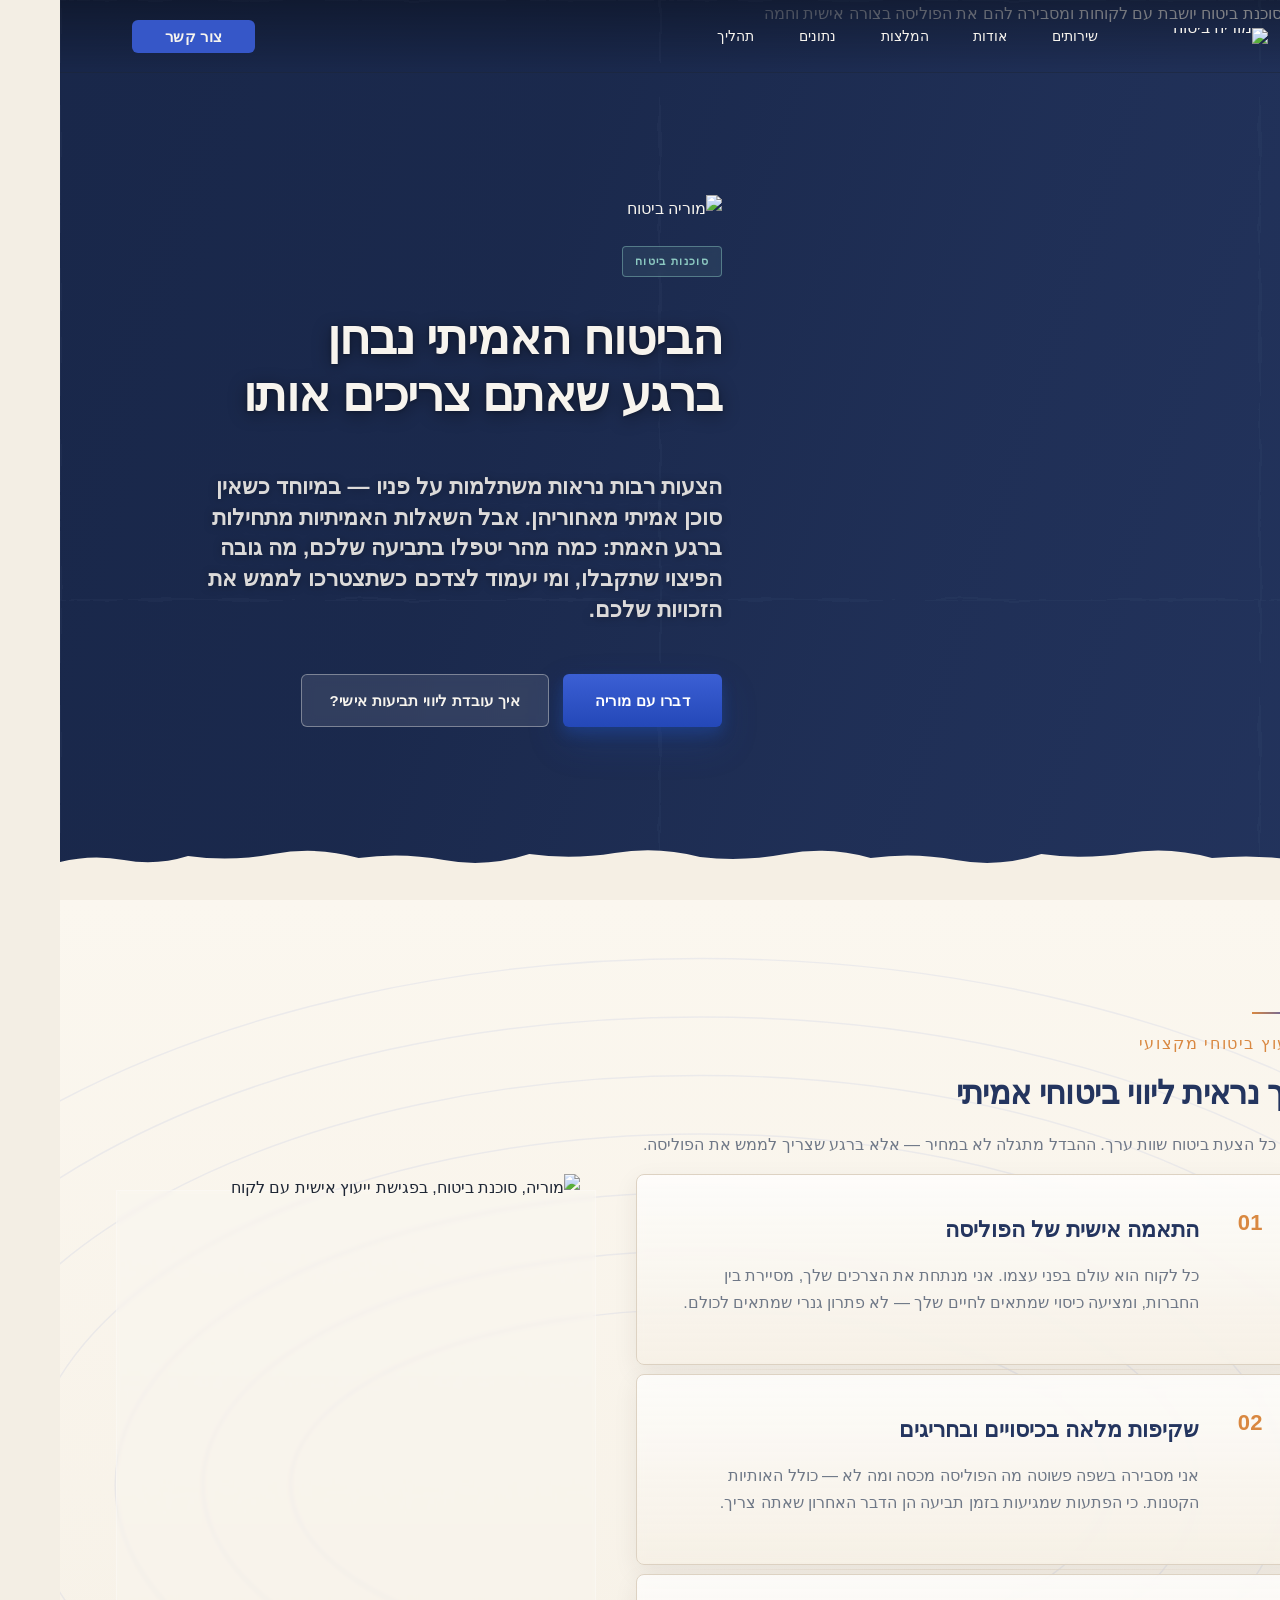
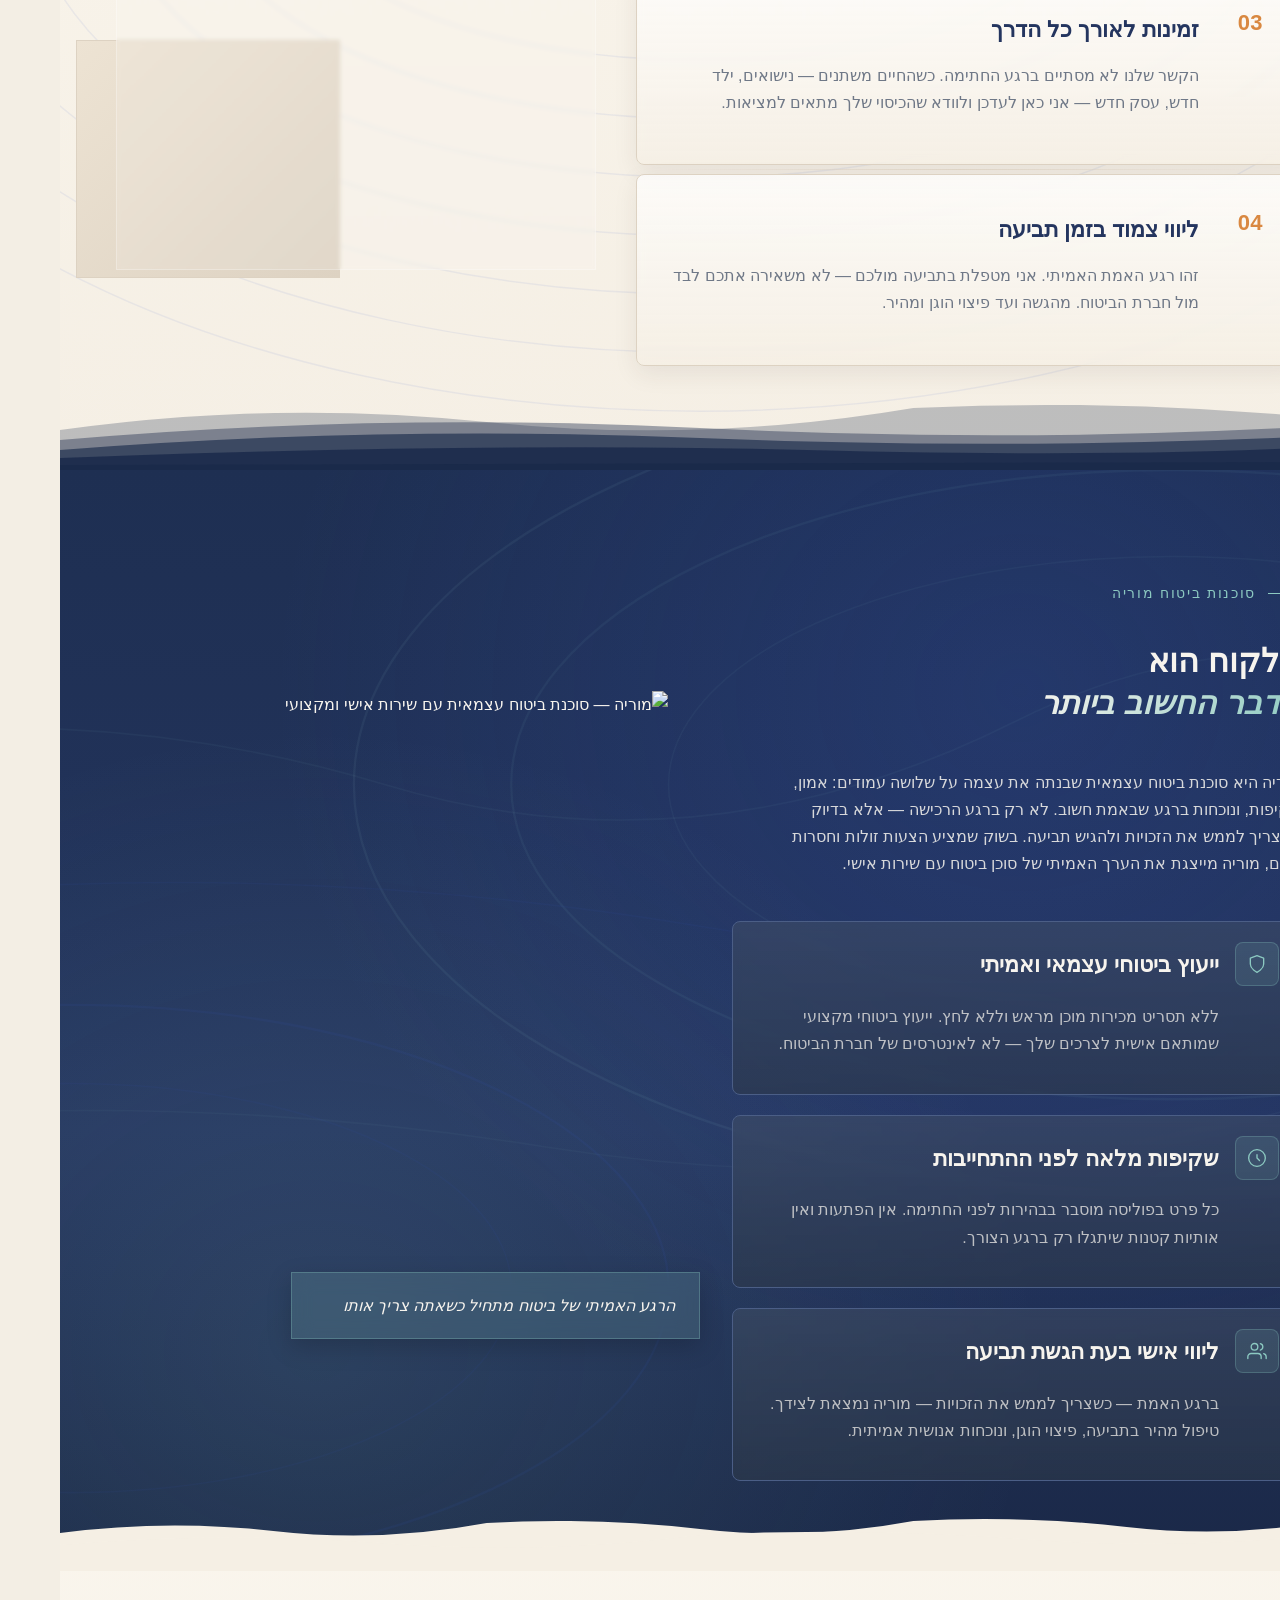
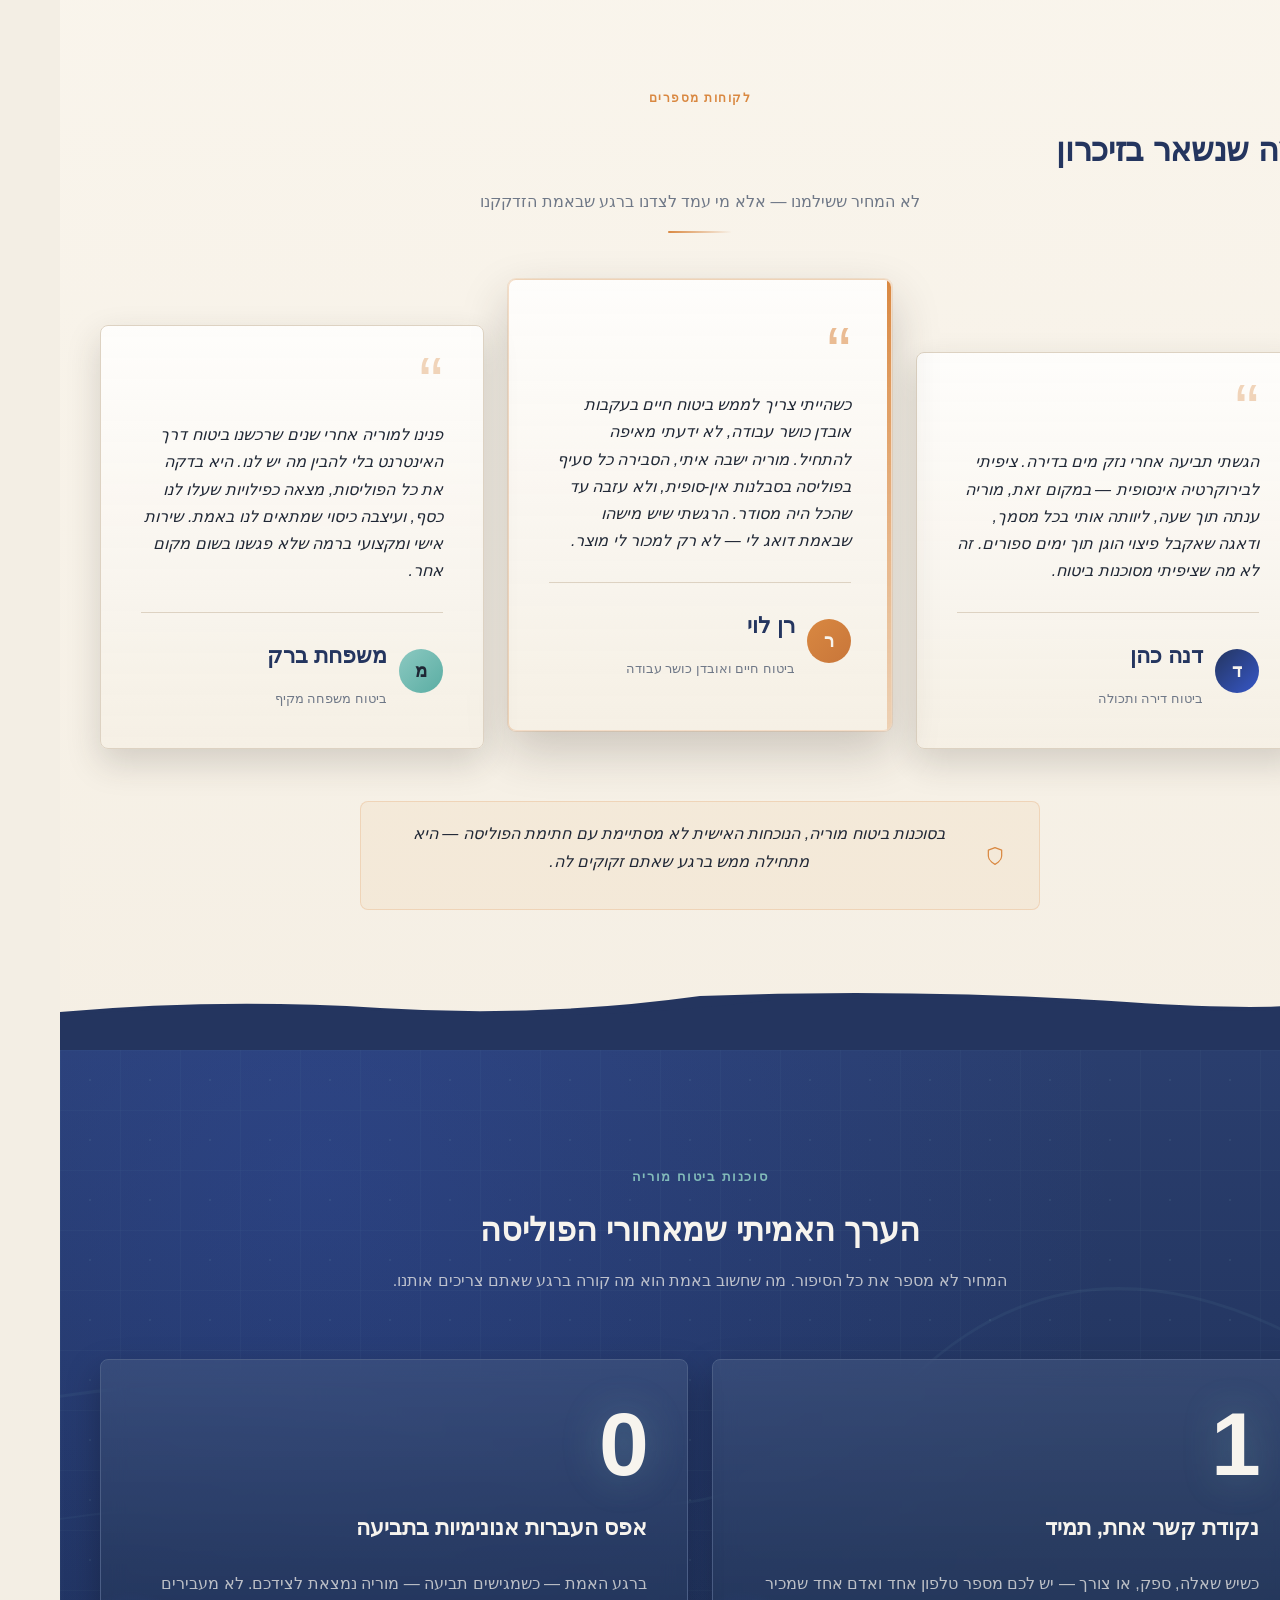
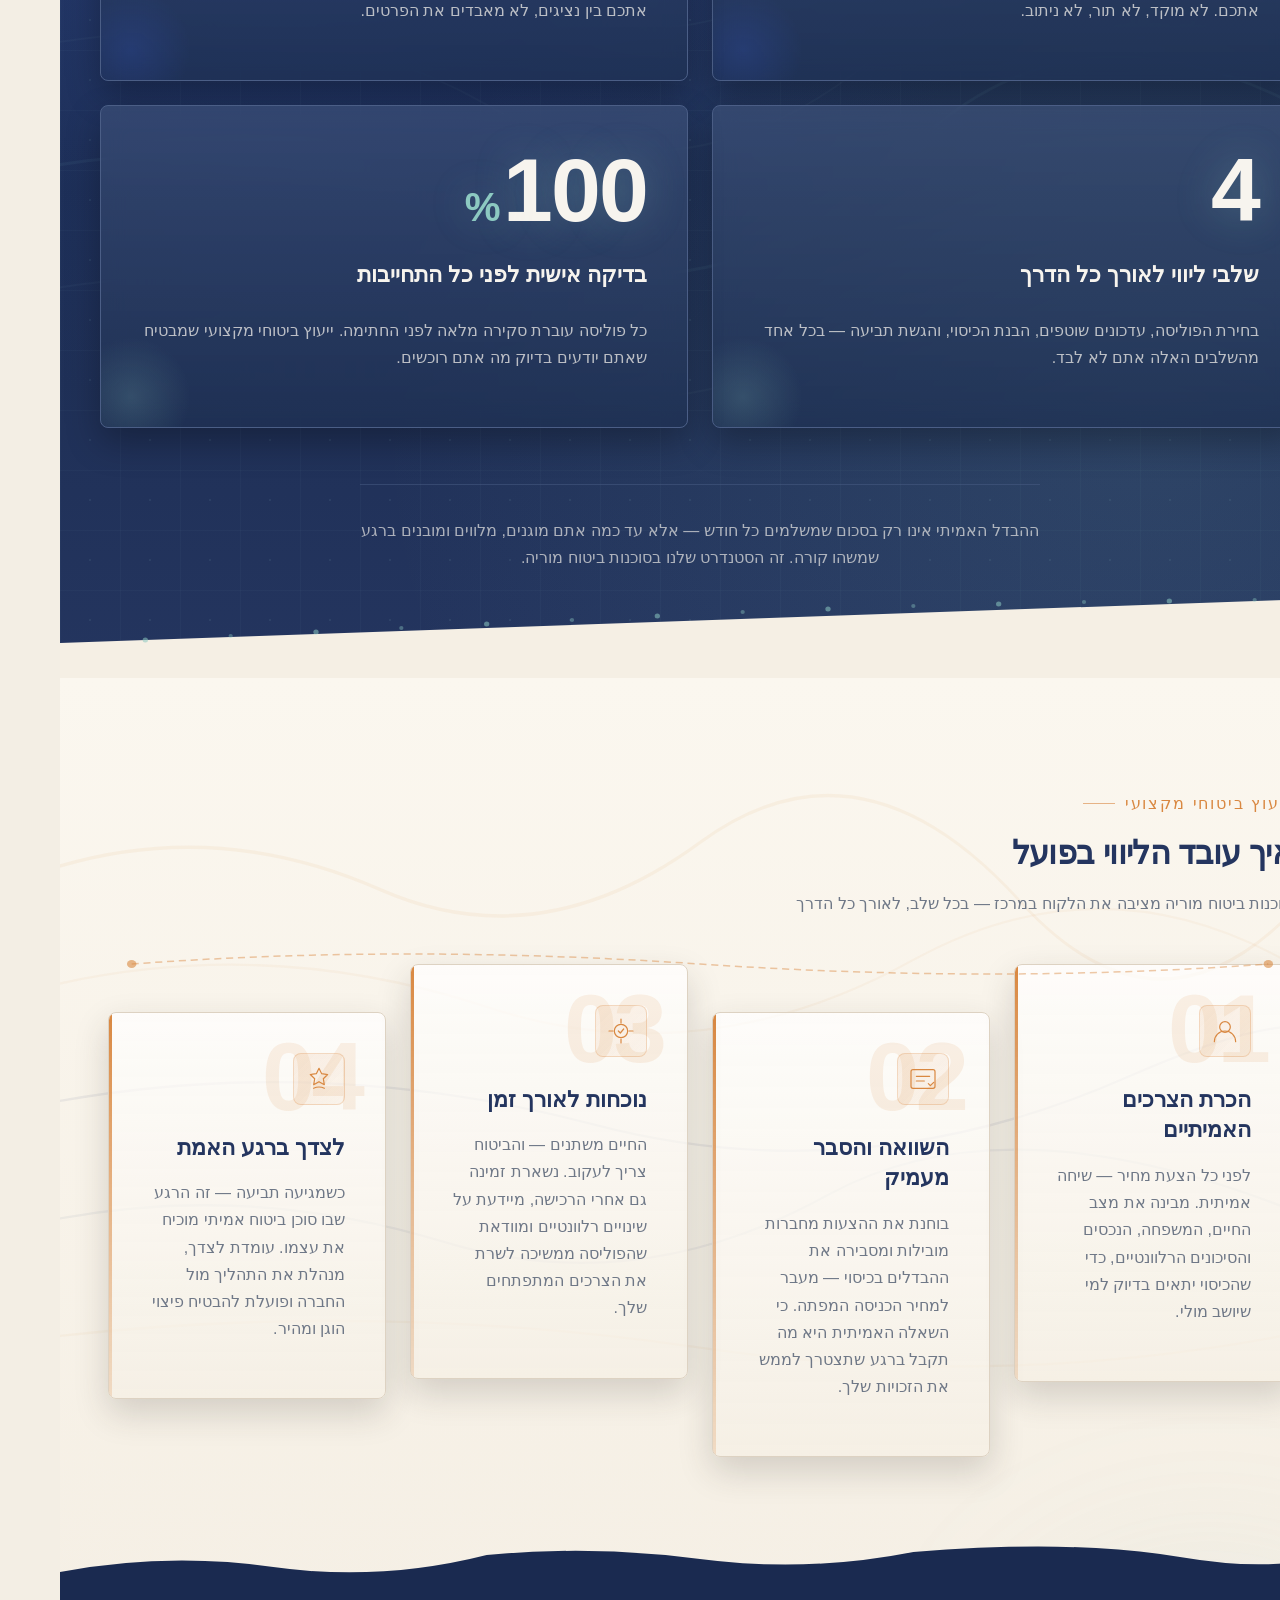
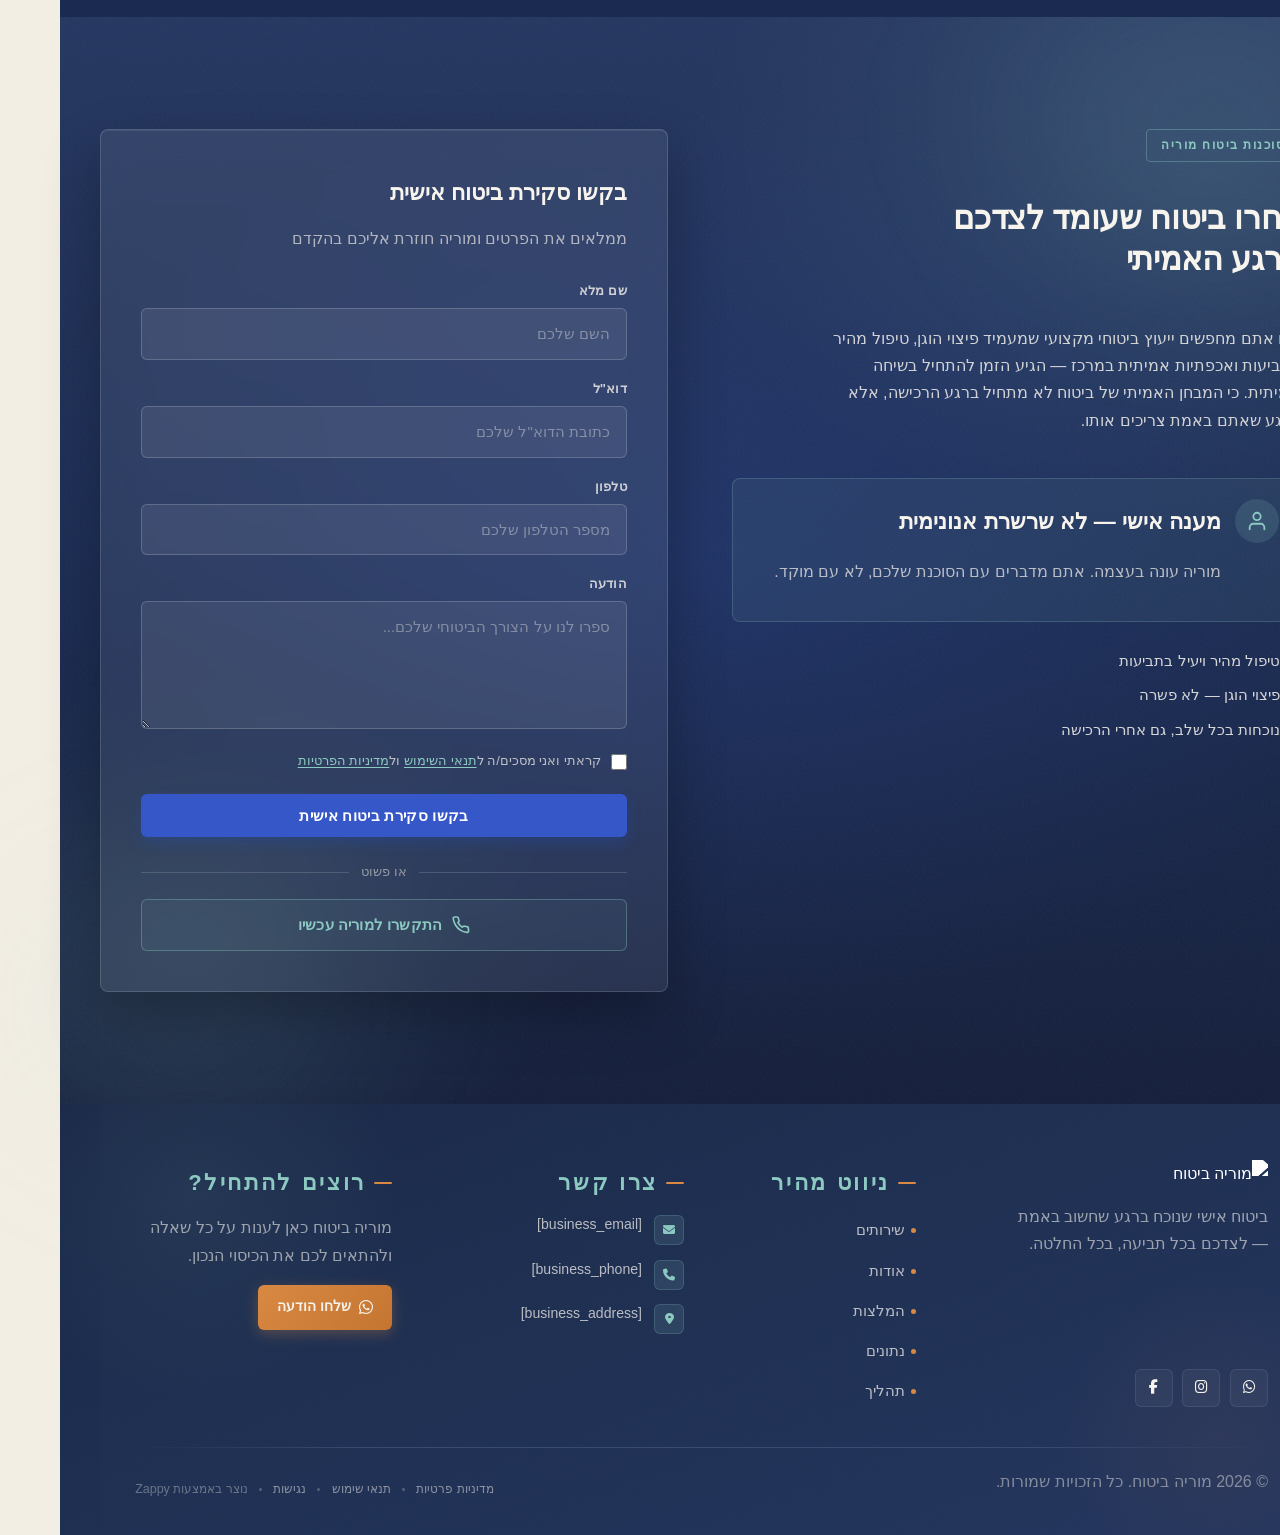
==== commit 3c3b12b1: "Background sync: Progressive GitHub Sync" ====
--- a/index.html
+++ b/index.html
@@ -798,6 +798,9 @@
   <!-- Content Overlay -->
   <div class="index-hero-container">
     <div class="index-hero-content">
+      <div class="index-hero-logo">
+        <img src="/assets/business-logo.webp" alt="מוריה ביטוח" class="index-hero-logo-img">
+      </div>
       <span class="index-hero-eyebrow">סוכנות ביטוח</span>
       <h1 class="index-hero-headline">הביטוח האמיתי נבחן<br>ברגע שאתם צריכים אותו</h1>
       <h3 class="index-hero-subtitle">הצעות רבות נראות משתלמות על פניו — במיוחד כשאין סוכן אמיתי מאחוריהן. אבל השאלות האמיתיות מתחילות ברגע האמת: כמה מהר יטפלו בתביעה שלכם, מה גובה הפיצוי שתקבלו, ומי יעמוד לצדכם כשתצטרכו לממש את הזכויות שלכם.</h3>
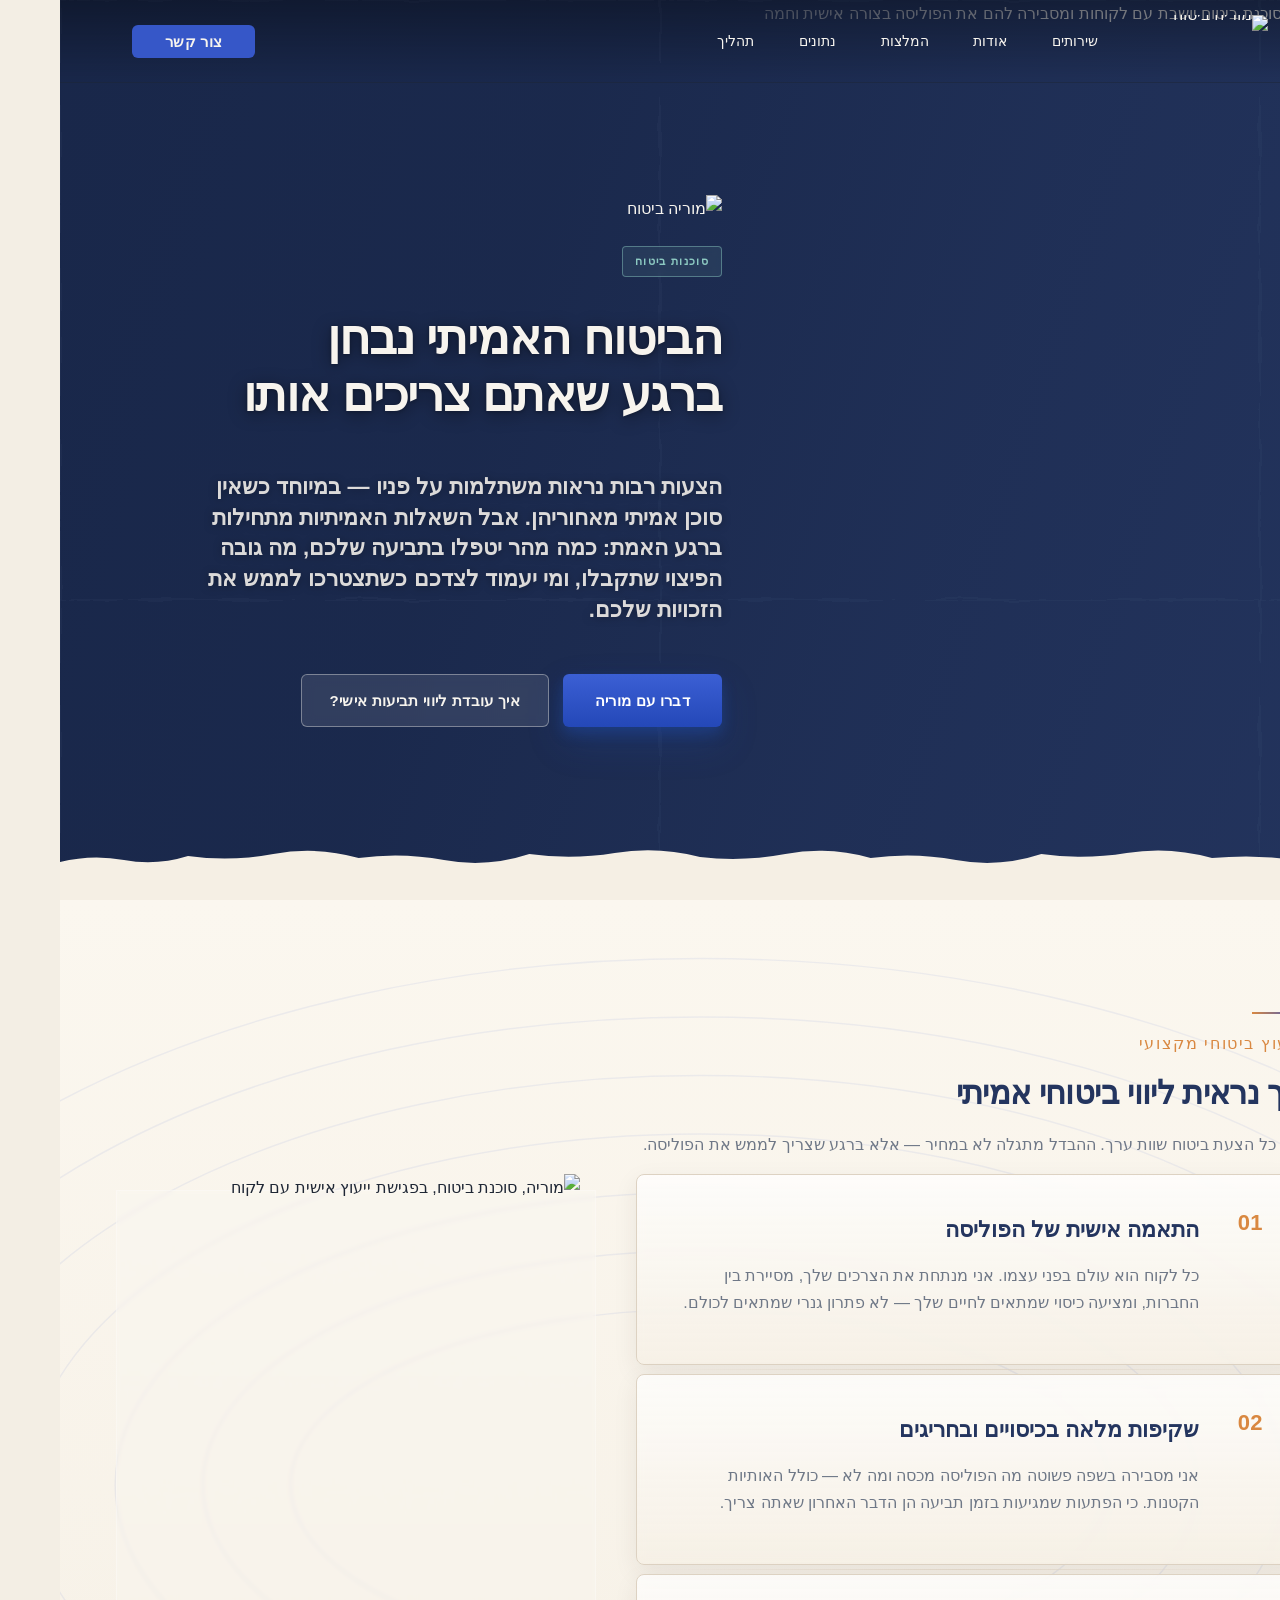
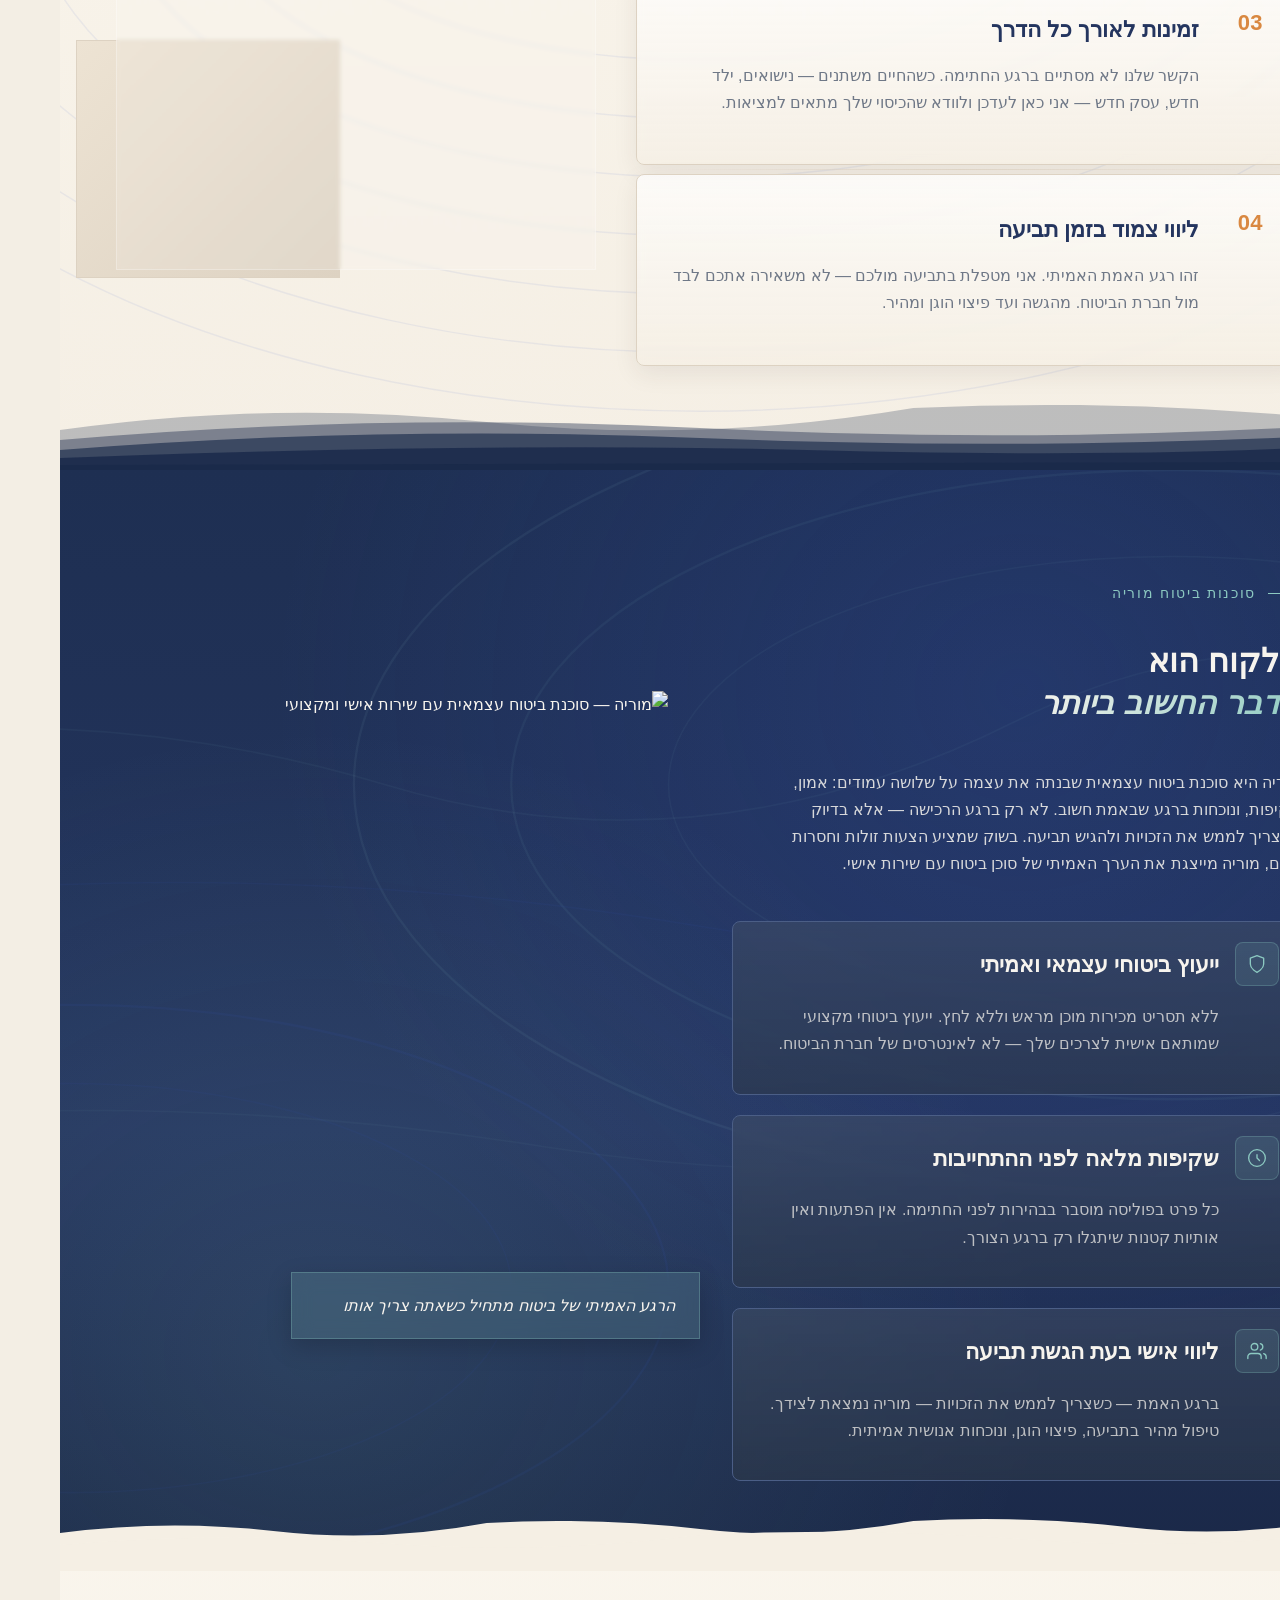
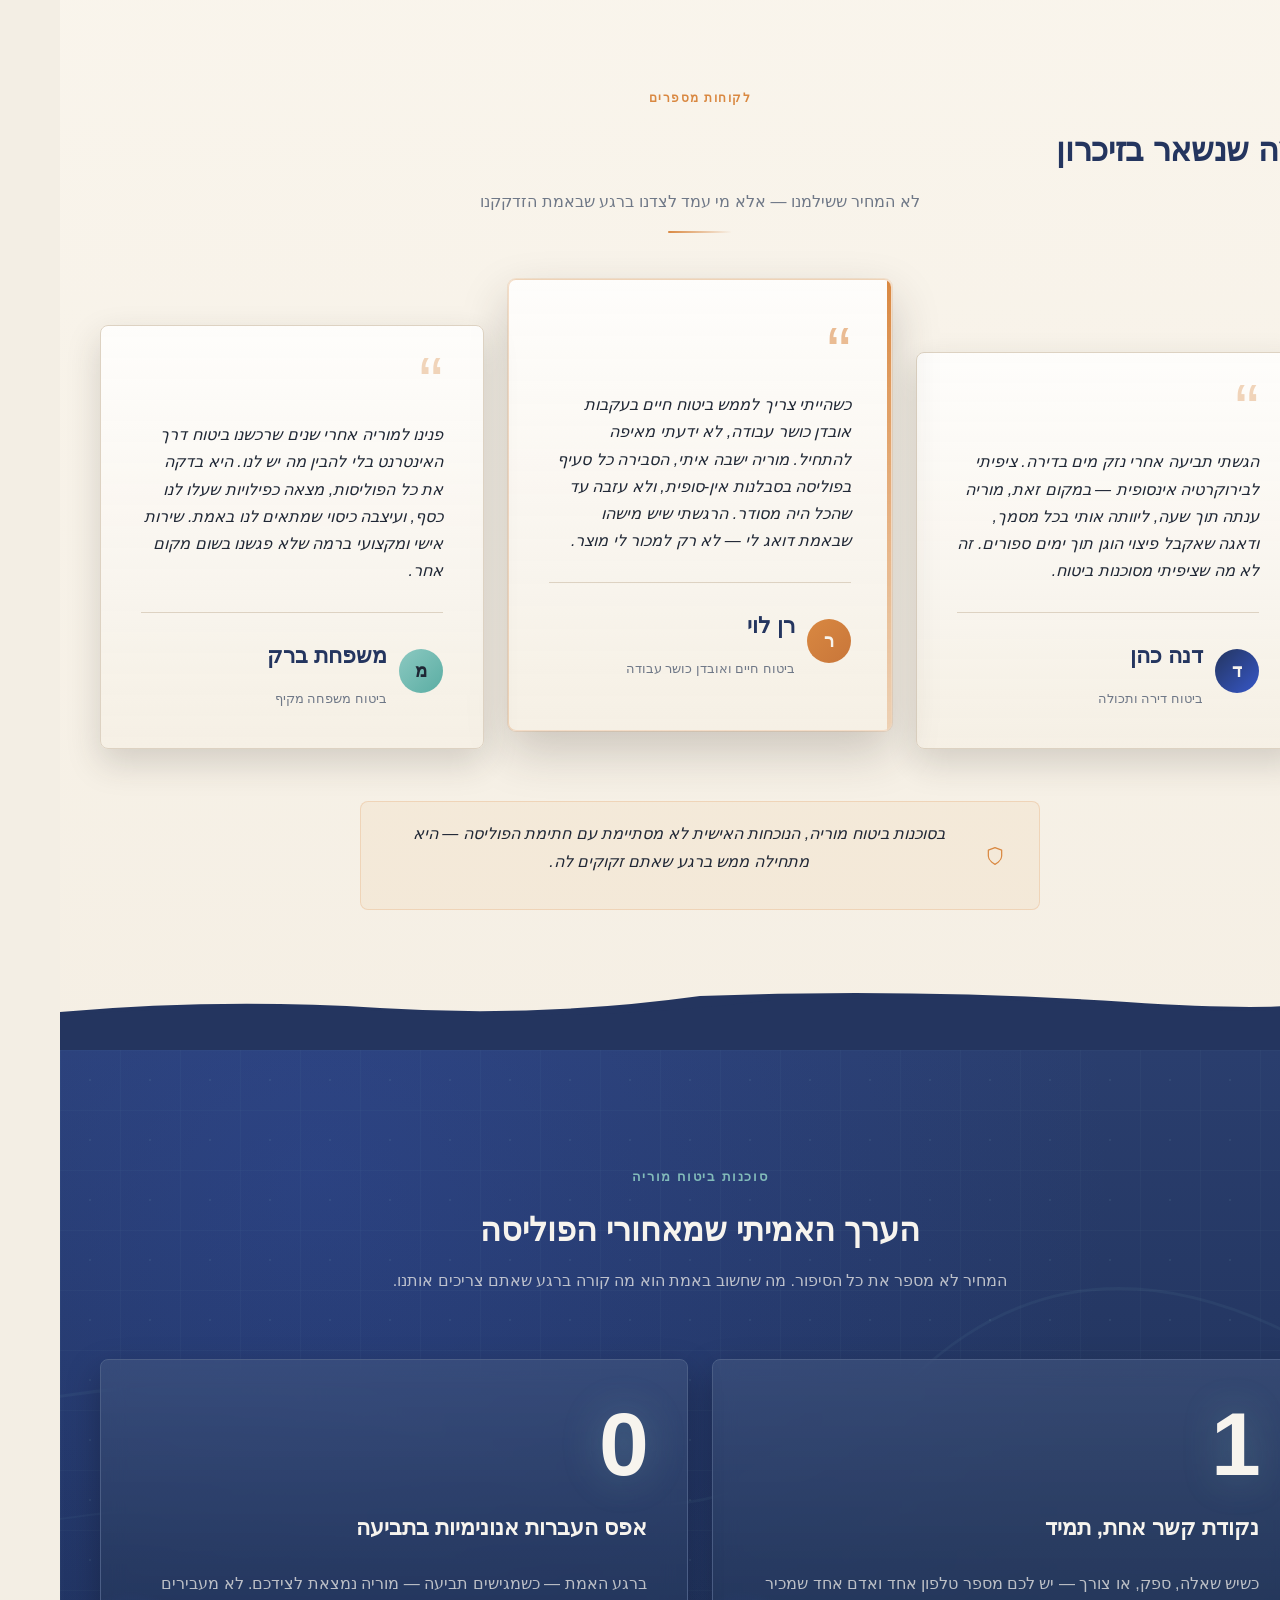
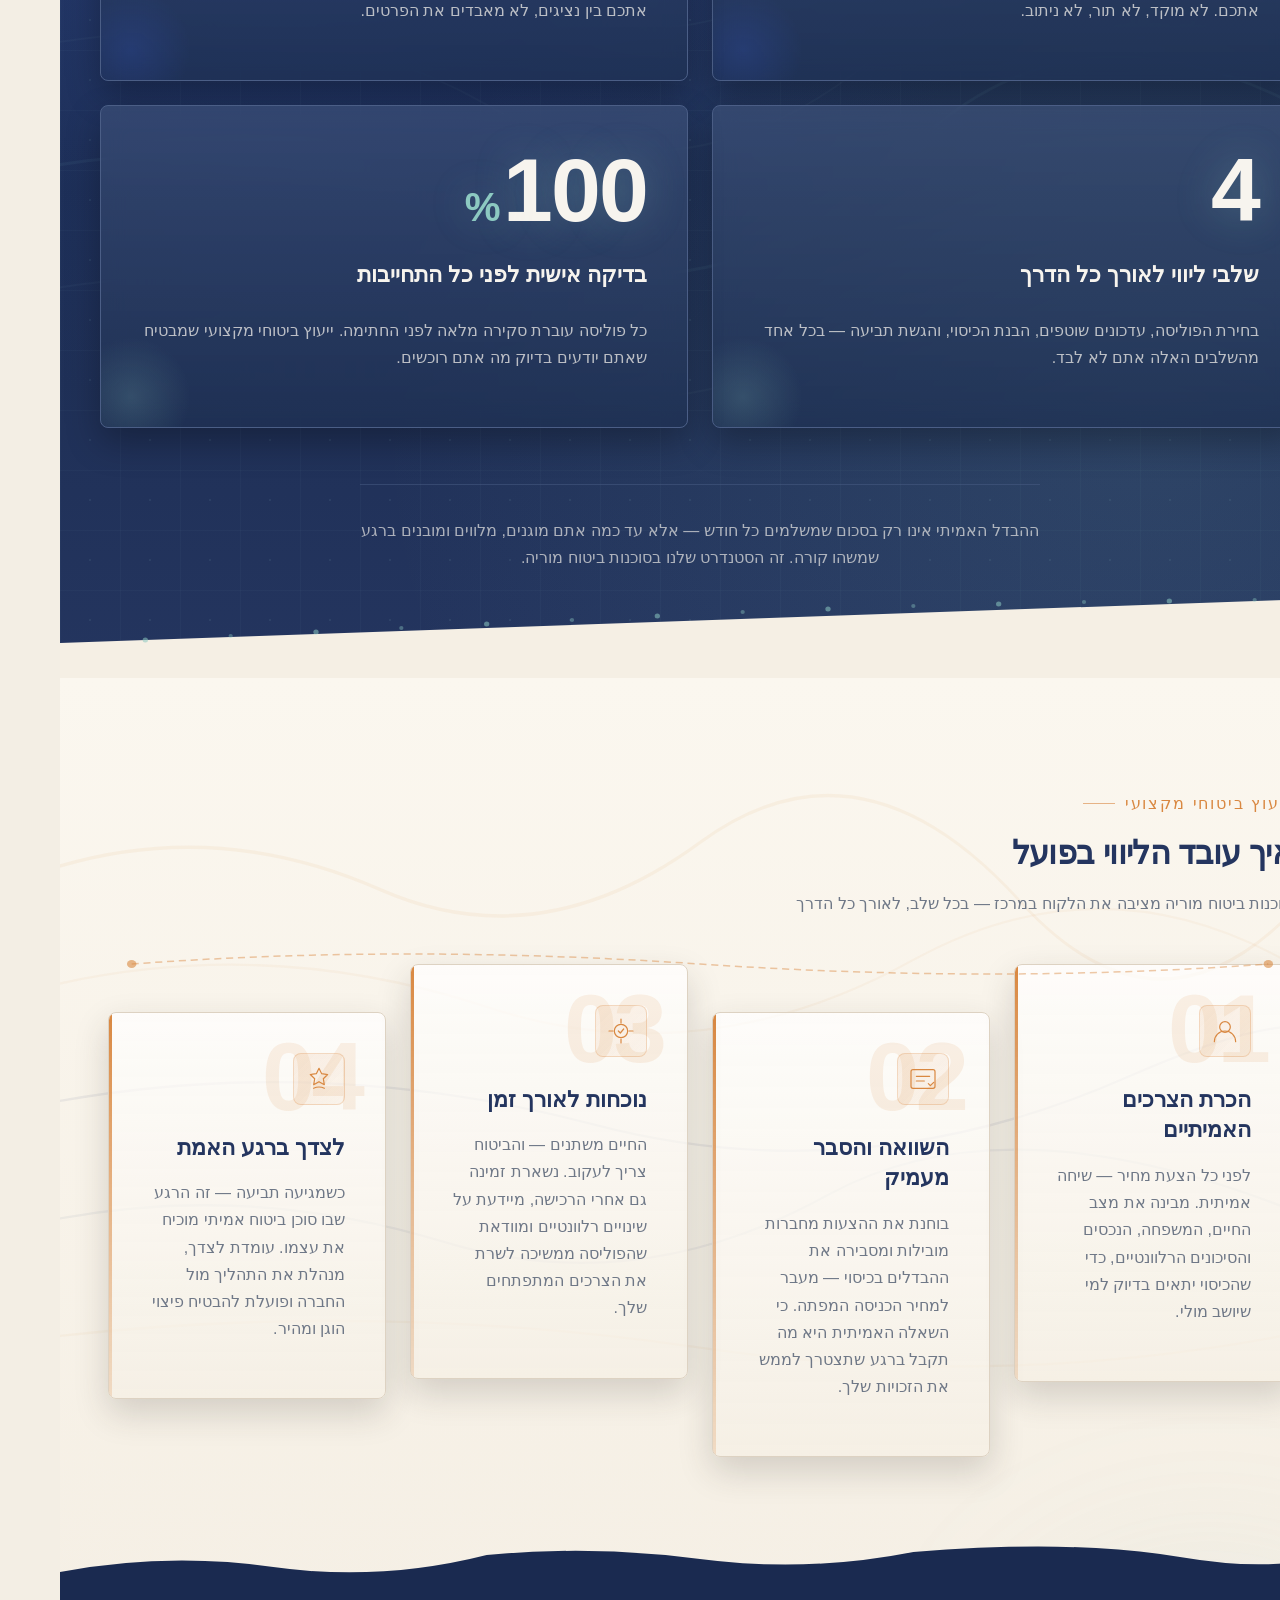
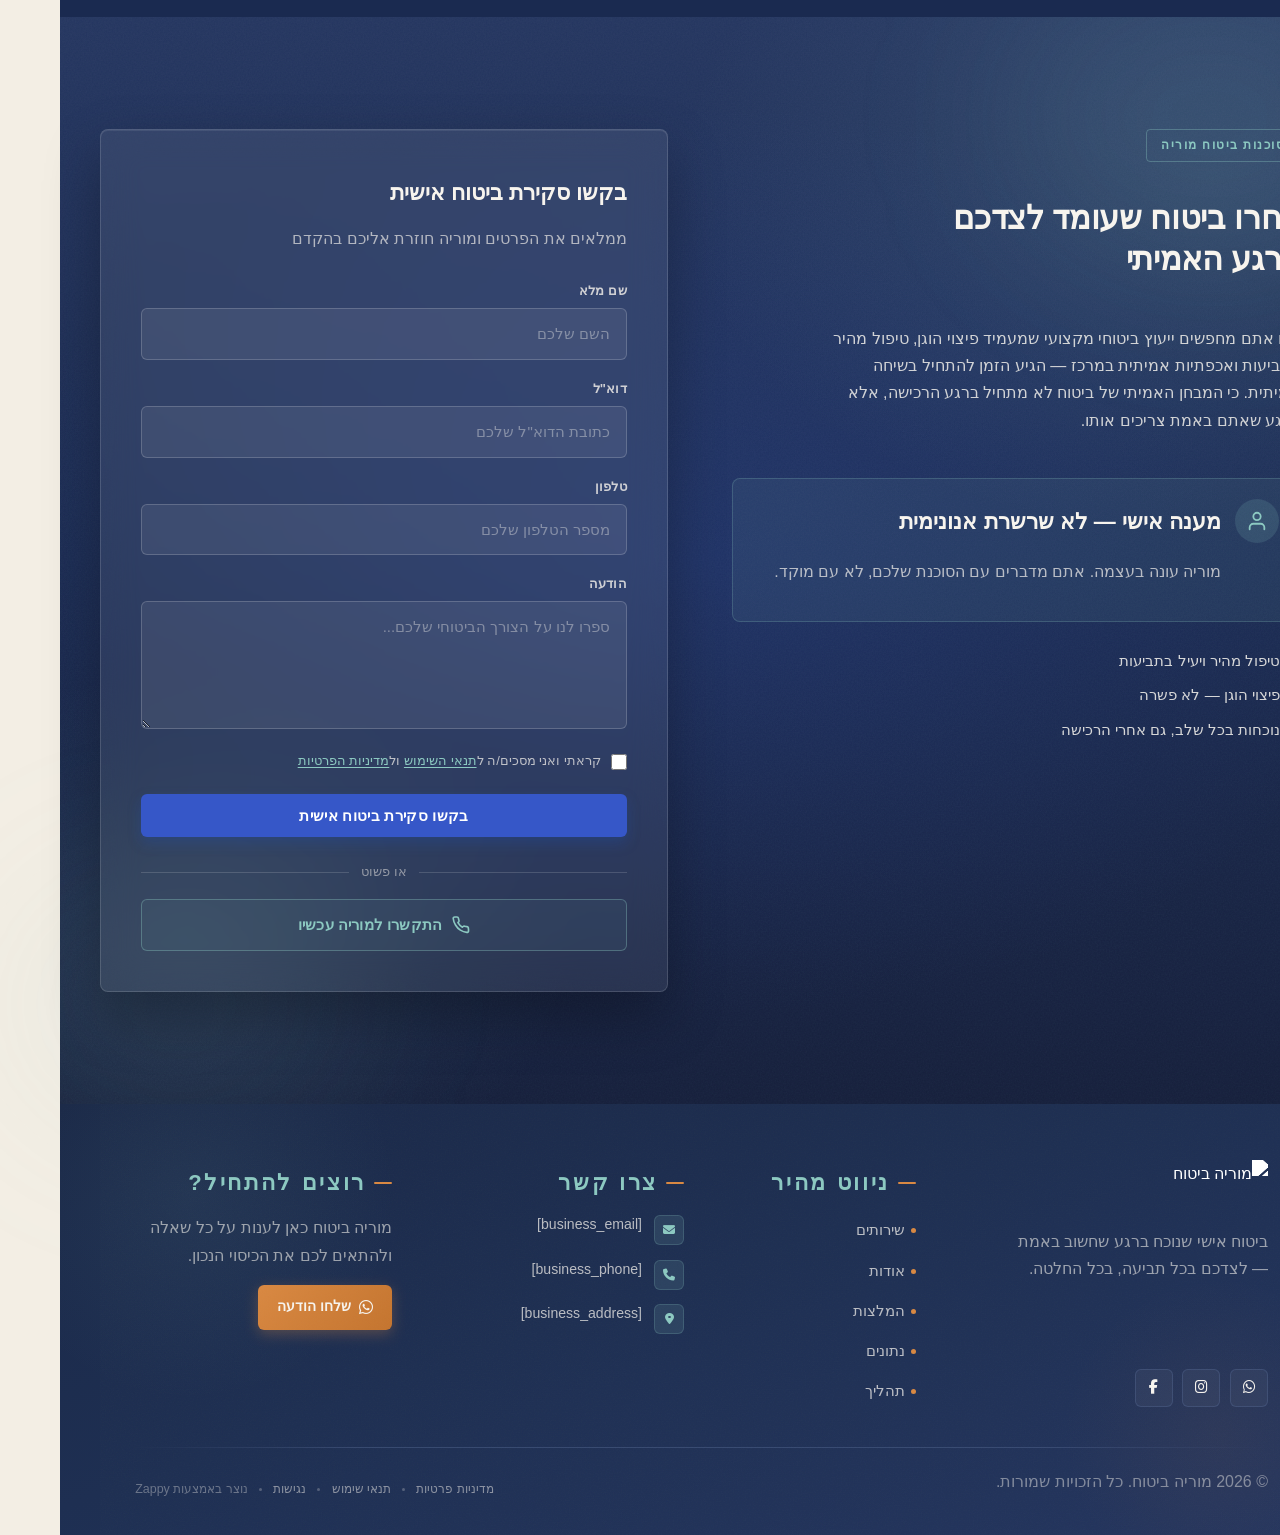
==== commit 04985892: "Background sync: Progressive GitHub Sync" ====
--- a/index.html
+++ b/index.html
@@ -342,7 +342,7 @@
   <div class="nav-container">
     <div class="nav-right-group"><div class="nav-brand">
       <a href="/" class="logo-link">
-        <img src="/assets/business-logo.webp" alt="מוריה ביטוח" class="logo">
+        <img src="/assets/logo-1775726956382-o4lq2y.webp?v=1775726957504-qp8sw4" alt="מוריה ביטוח" class="logo">
       </a>
     </div><ul class="nav-menu" id="navMenu"><li><a href="#services">שירותים</a></li><li><a href="#about">אודות</a></li><li><a href="#testimonials">המלצות</a></li><li><a href="#stats">נתונים</a></li><li><a href="#process">תהליך</a></li></ul></div>
 
--- a/styles.css
+++ b/styles.css
@@ -4911,13 +4911,7 @@
 }
 
 
-/* Logo size constraint - enforce max-height only */
-.logo, img.logo, .logo img, .logo-link img, .nav-brand img {
-  max-height: 40px !important;
-  height: auto !important;
-  width: auto !important;
-  object-fit: contain !important;
-}
+
 
 
 /* Hide WhatsApp float button on desktop (mobile-only) */
@@ -5780,6 +5774,21 @@
     display: none !important;
   }
 }
+/* Zappy custom logo size (desktop only — mobile stays at 110px/35px) */
+@media (min-width: 769px) {
+  .logo, img.logo, .logo img, .logo-link img, .nav-brand img {
+    max-height: none !important;
+    height: 52px !important;
+    max-width: 208px !important;
+    width: auto !important;
+    object-fit: contain !important;
+  }
+  .nav-container {
+    min-height: 82px !important;
+  }
+}
+/* /Zappy custom logo size */
+
 
 /* ========== RTL MOBILE NAVBAR FIX (zappy-rtl-mobile-fix) ========== */
 /* High-specificity rules to ensure RTL positioning wins over any [lang="en"] conflicts */
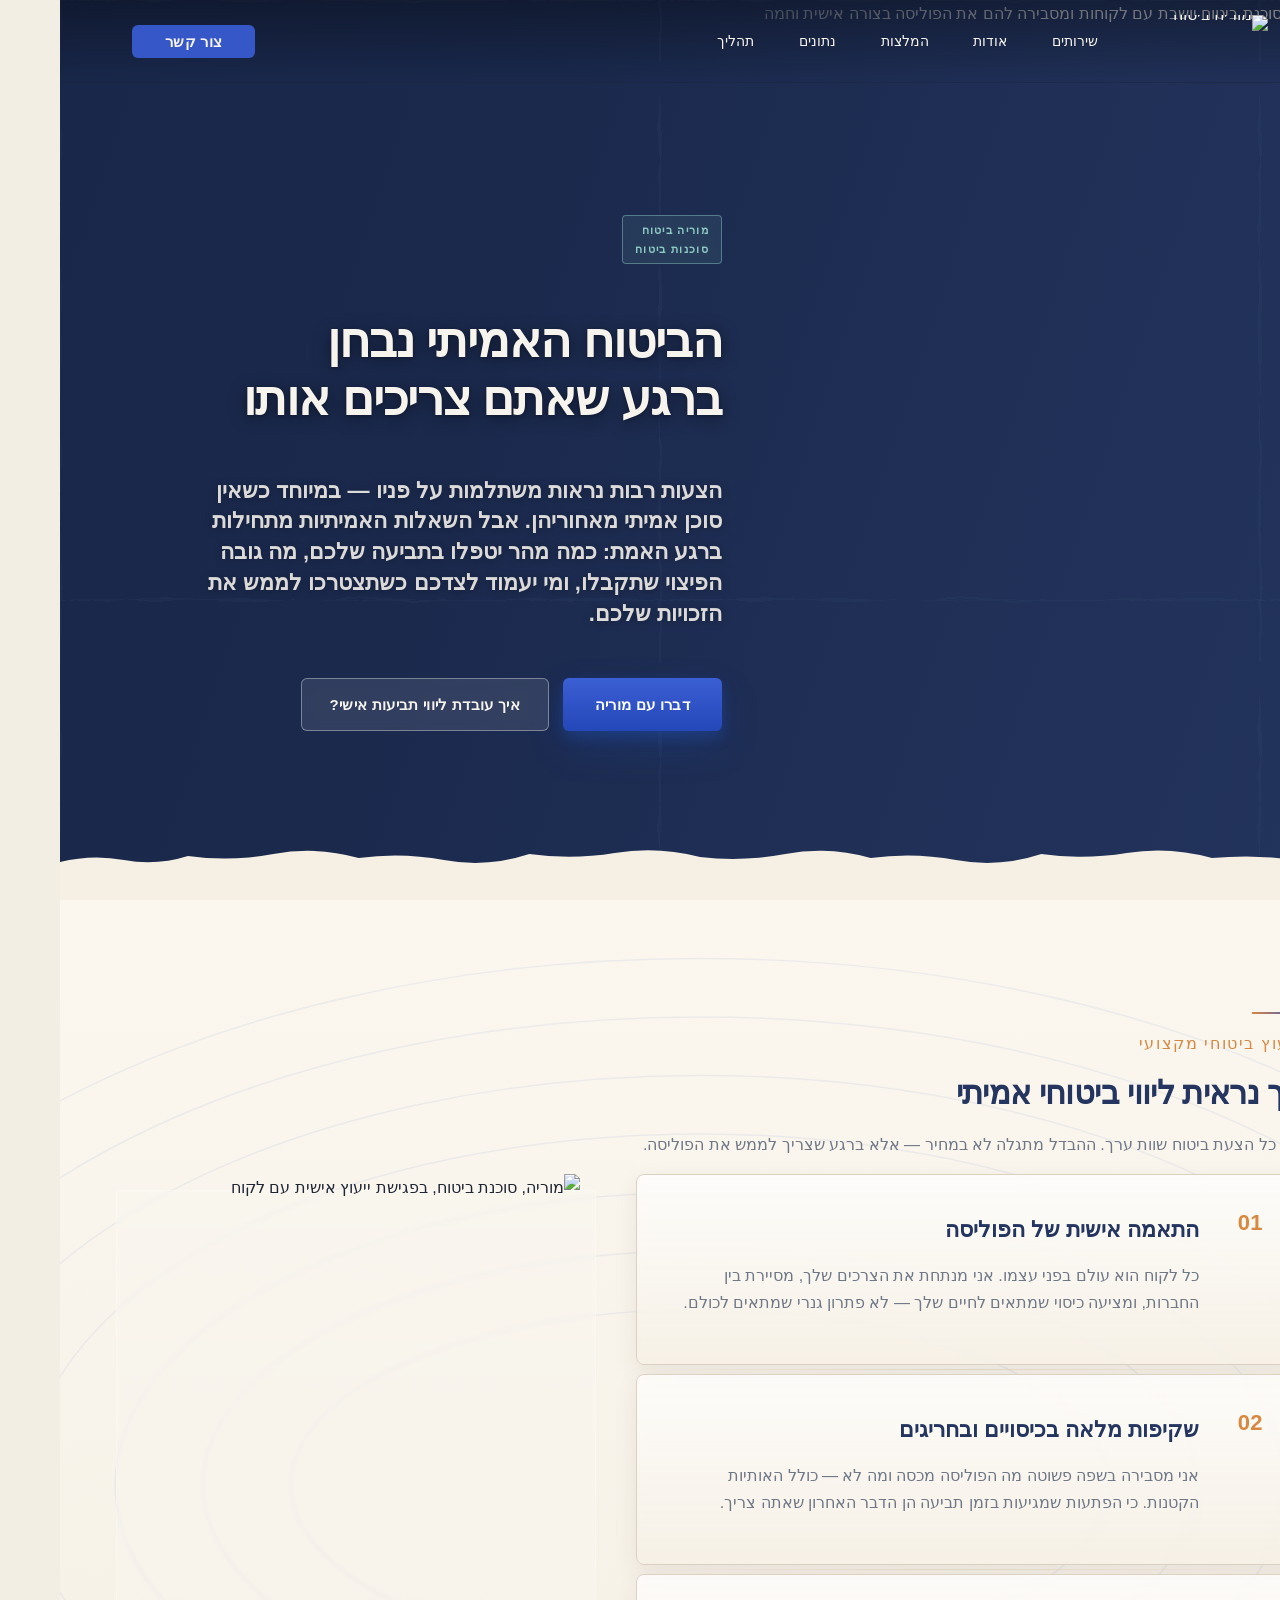
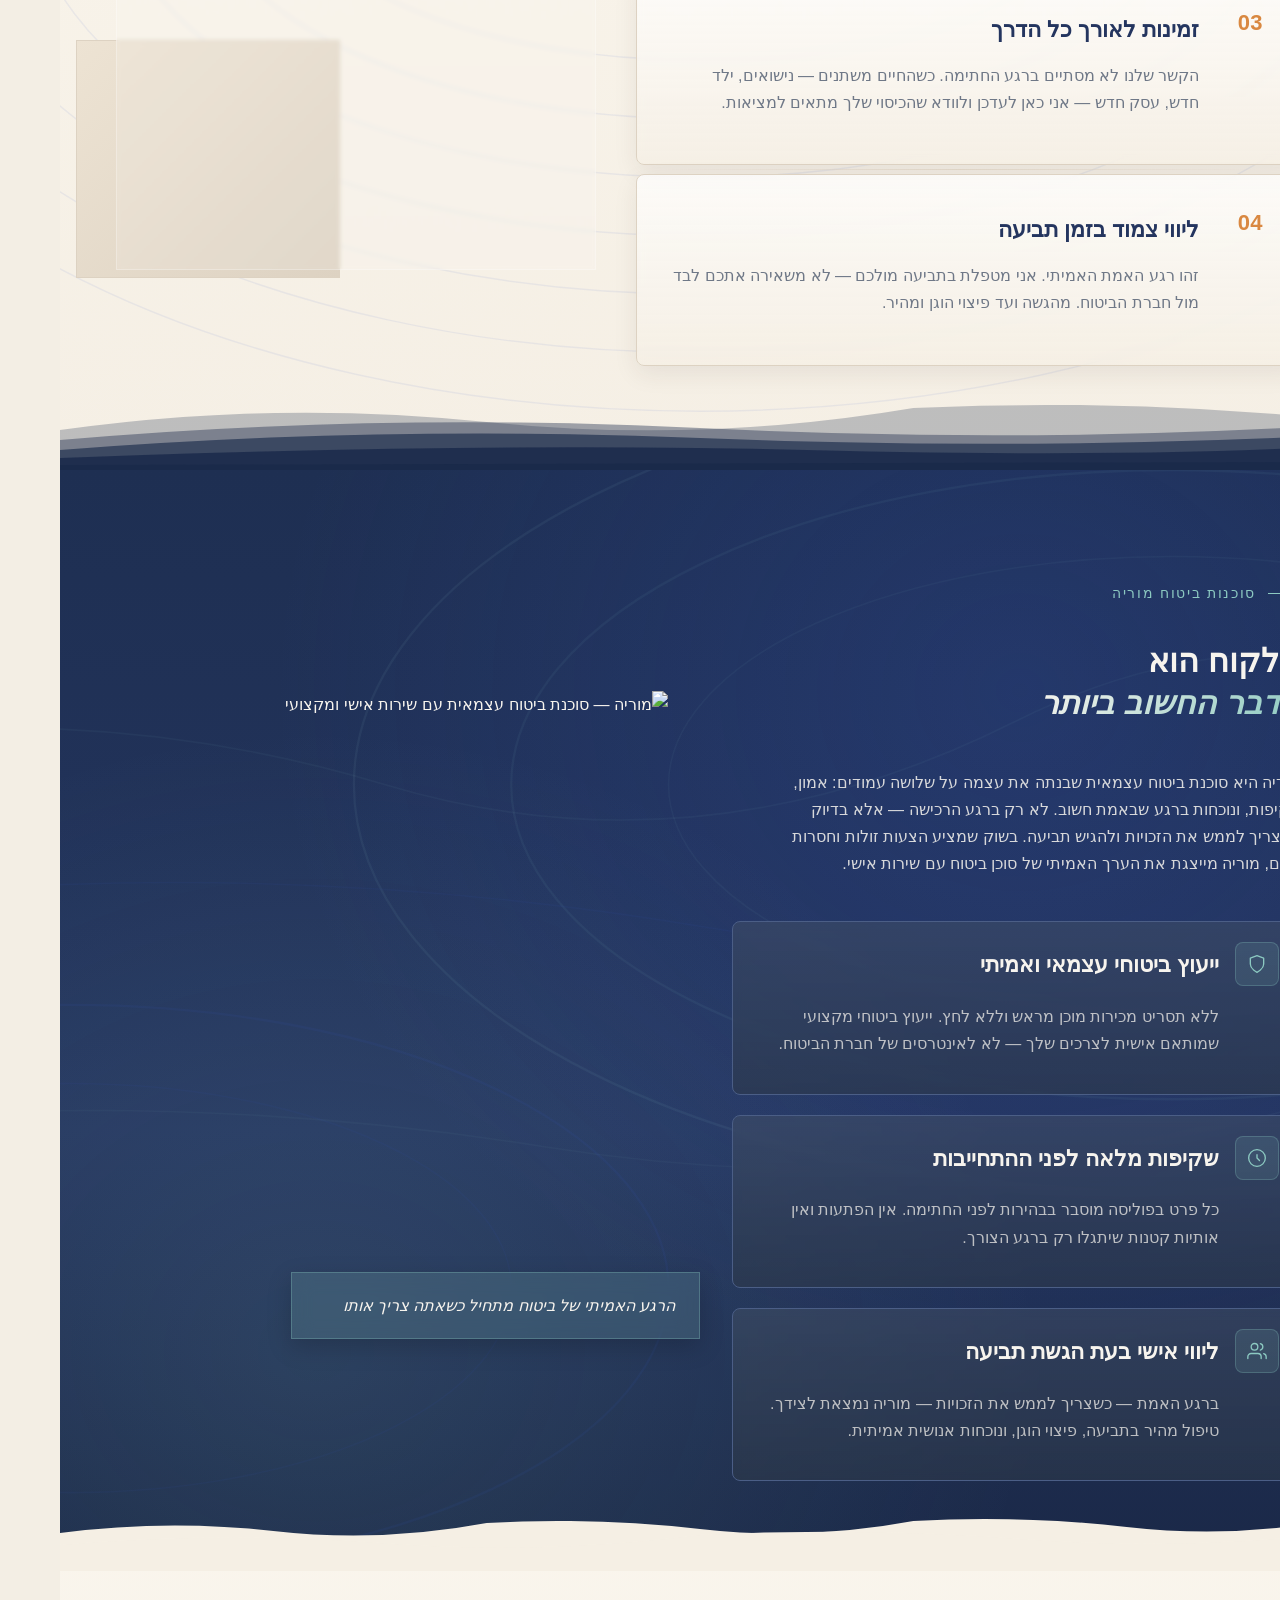
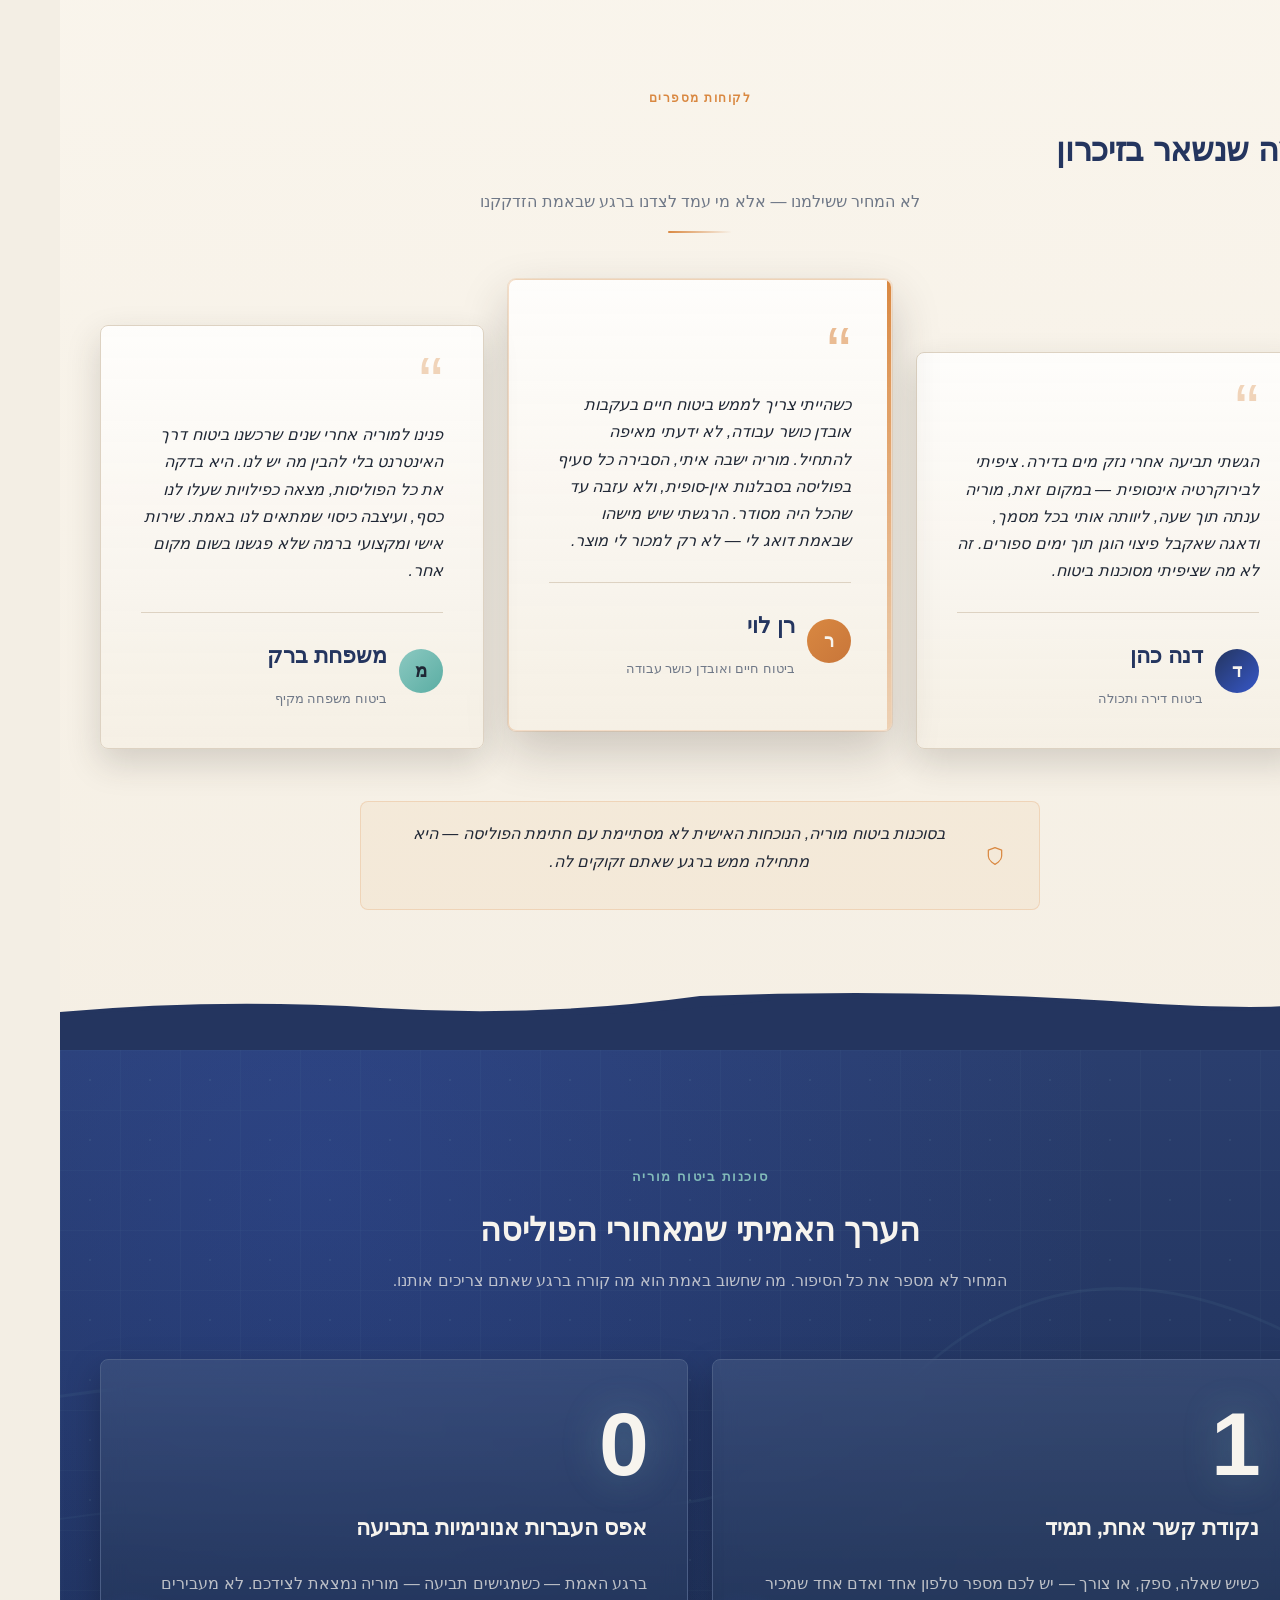
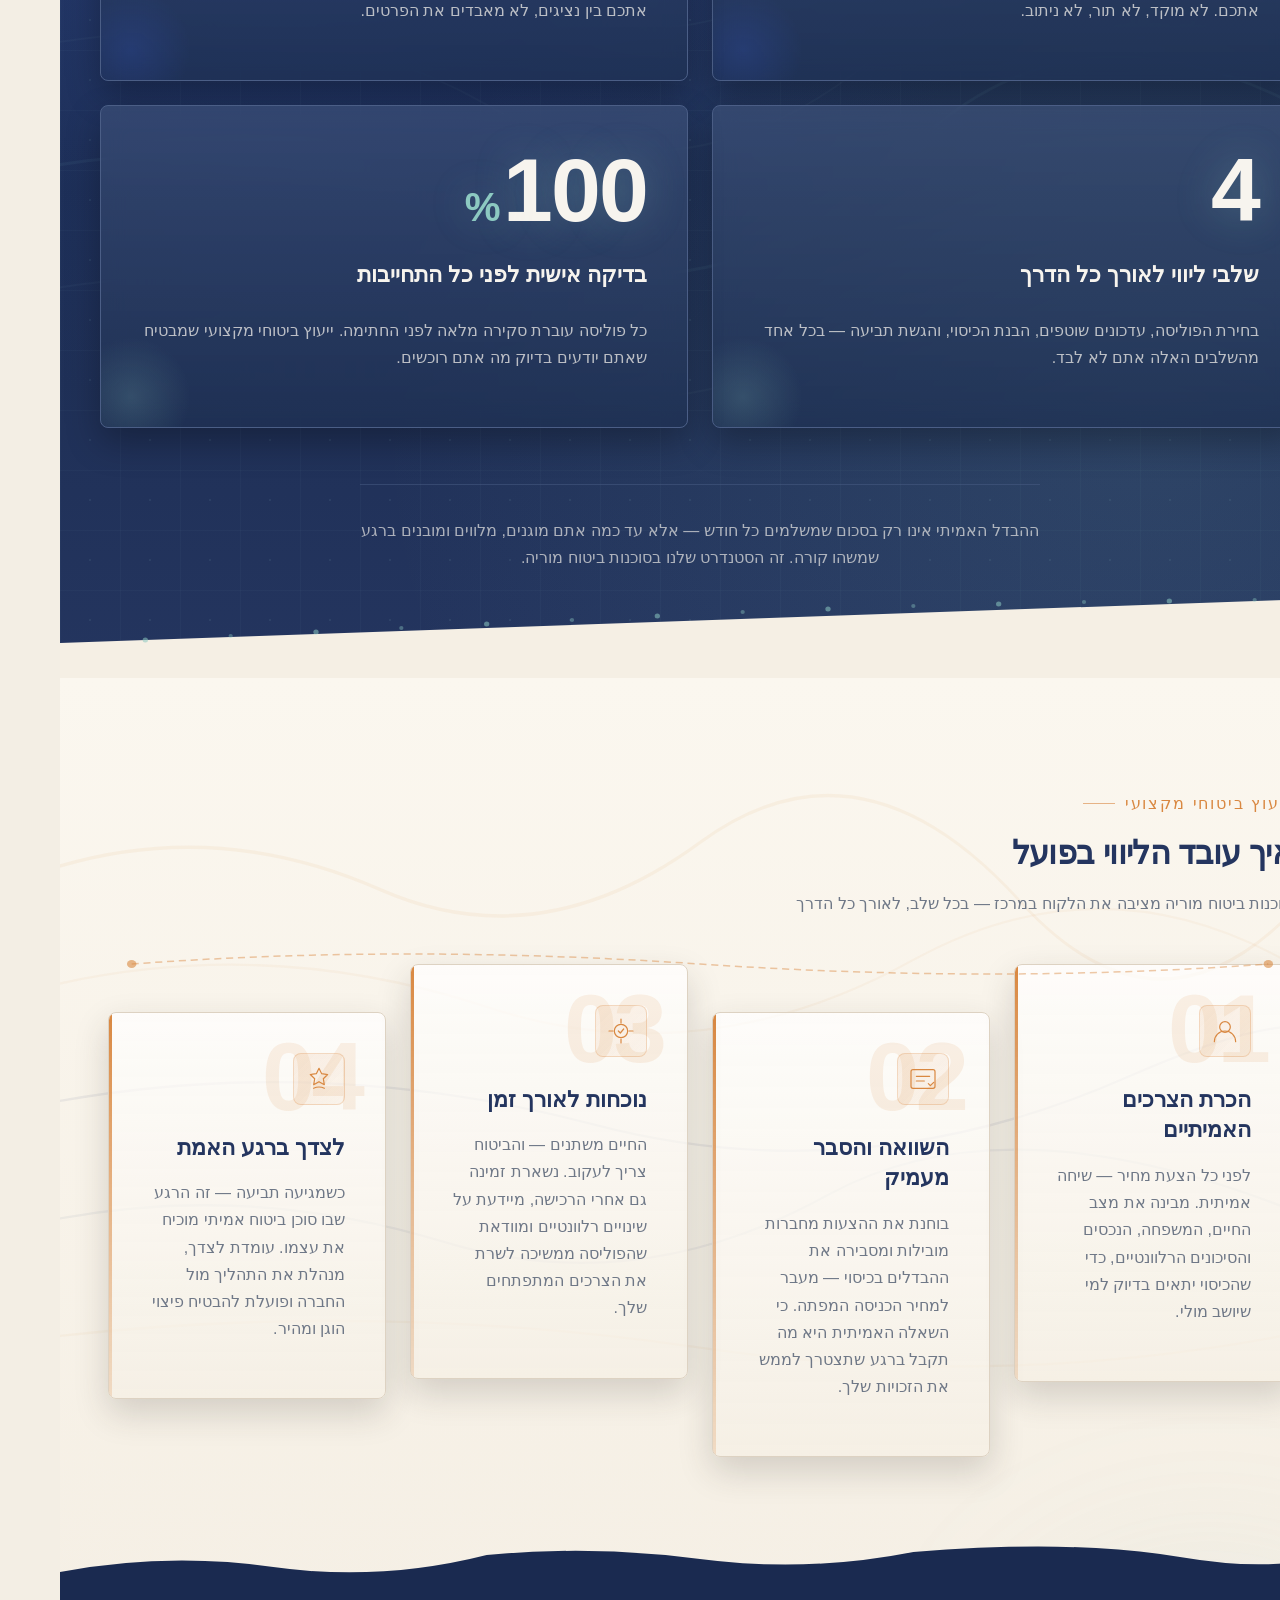
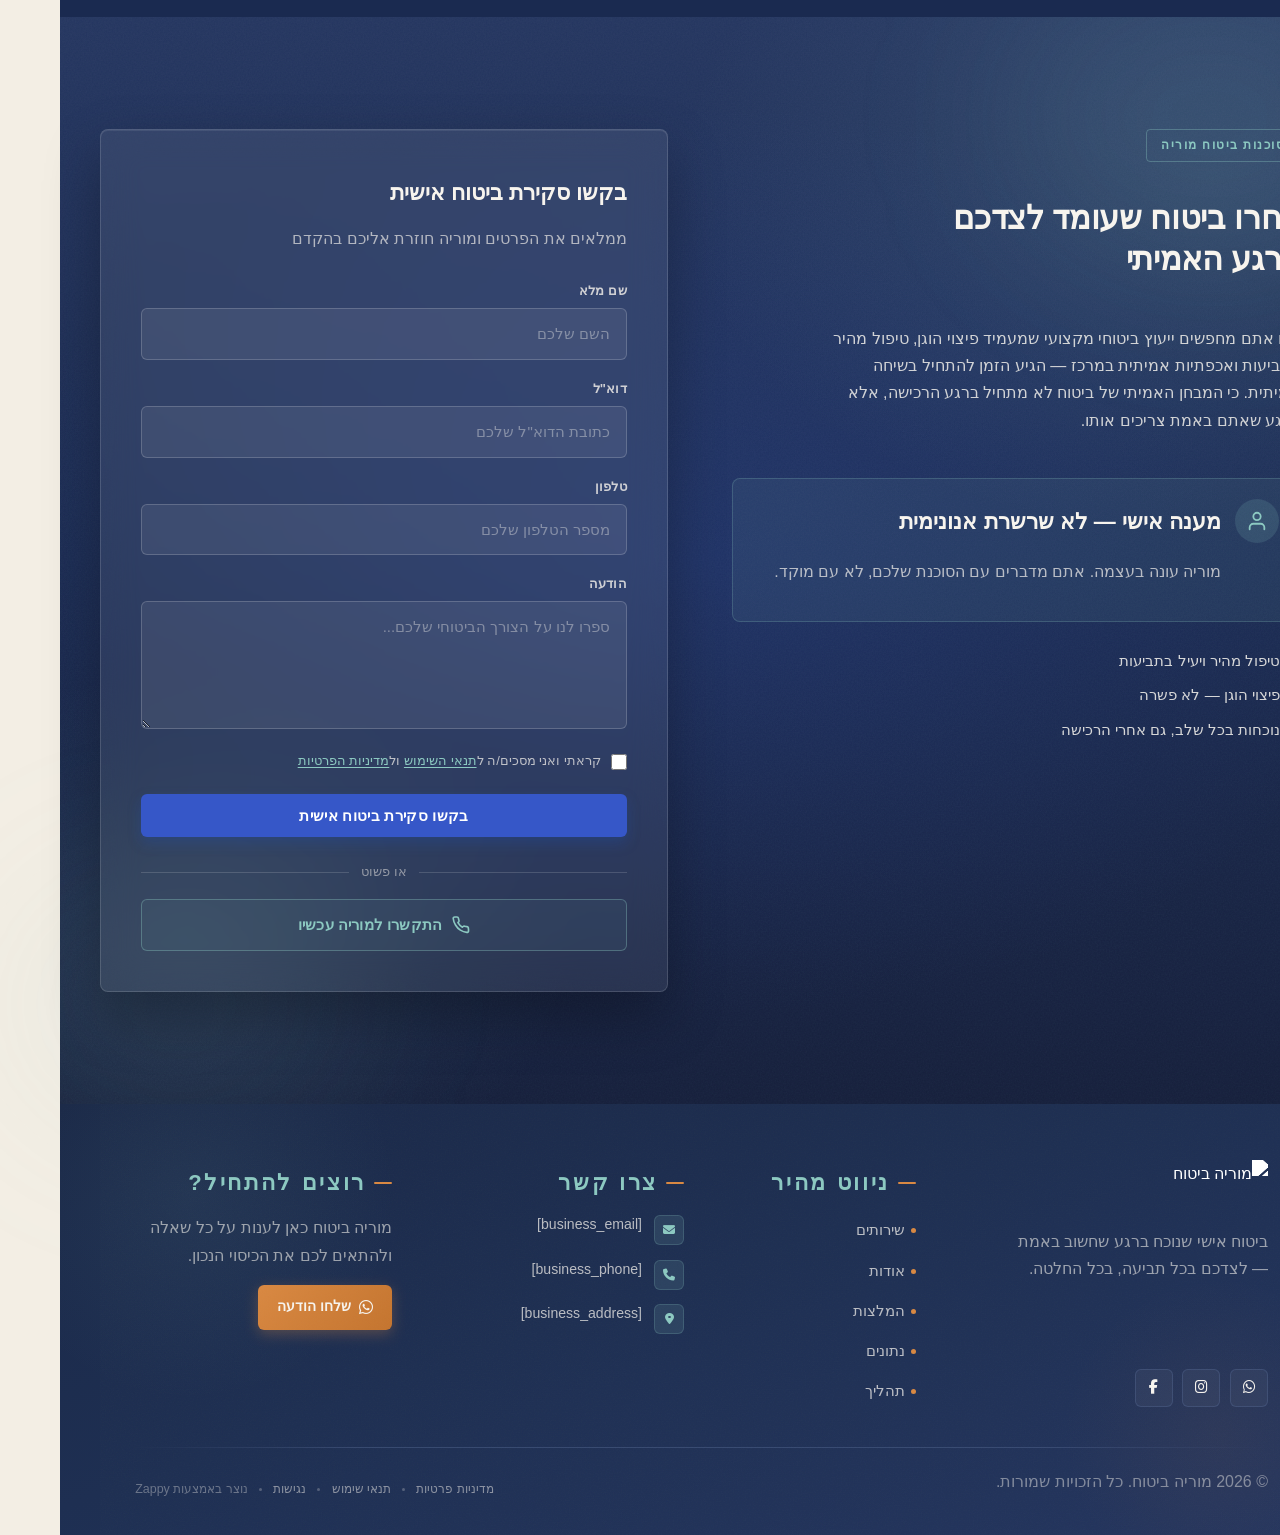
==== commit 270dc4e4: "Background sync: Progressive GitHub Sync" ====
--- a/index.html
+++ b/index.html
@@ -218,27 +218,27 @@
 })();
 </script>
 <!-- End Zappy Analytics -->
-    <meta property="og:title" content="סוכנות ביטוח — מוריה ביטוח">
-  <meta property="og:description" content="Moriya is an independent insurance agent who places the client at the absolute center of her work. Her brand is built on trust, transparency, and being present ">
-  <meta property="og:type" content="website">
-  <meta property="og:locale" content="he_IL">
+    <meta property="og:title" content="סוכנות ביטוח — מוריה ביטוח" />
+  <meta property="og:description" content="Moriya is an independent insurance agent who places the client at the absolute center of her work. Her brand is built on trust, transparency, and being present " />
+  <meta property="og:type" content="website" />
+  <meta property="og:locale" content="he_IL" />
   
-  <meta name="twitter:card" content="summary_large_image">
-  <meta name="twitter:title" content="סוכנות ביטוח — מוריה ביטוח">
-  <meta name="twitter:description" content="Moriya is an independent insurance agent who places the client at the absolute center of her work. Her brand is built on trust, transparency, and being present ">
+  <meta name="twitter:card" content="summary_large_image" />
+  <meta name="twitter:title" content="סוכנות ביטוח — מוריה ביטוח" />
+  <meta name="twitter:description" content="Moriya is an independent insurance agent who places the client at the absolute center of her work. Her brand is built on trust, transparency, and being present " />
   
-  <link rel="stylesheet" href="https://cdnjs.cloudflare.com/ajax/libs/font-awesome/6.4.0/css/all.min.css">
+  <link rel="stylesheet" href="https://cdnjs.cloudflare.com/ajax/libs/font-awesome/6.4.0/css/all.min.css" />
 
     <!-- Favicons -->
-    <link rel="icon" type="image/x-icon" href="/assets/favicon.ico">
-    <link rel="icon" type="image/png" sizes="16x16" href="/assets/favicon-16x16.png">
-    <link rel="icon" type="image/png" sizes="32x32" href="/assets/favicon-32x32.png">
-    <link rel="icon" type="image/png" sizes="48x48" href="/assets/favicon-48x48.png">
-    <link rel="icon" type="image/png" sizes="192x192" href="/assets/favicon-192x192.png">
-    <link rel="icon" type="image/png" sizes="512x512" href="/assets/favicon-512x512.png">
-    <link rel="apple-touch-icon" href="/assets/apple-touch-icon.png">
+    <link rel="icon" type="image/x-icon" href="/assets/favicon.ico" />
+    <link rel="icon" type="image/png" sizes="16x16" href="/assets/favicon-16x16.png" />
+    <link rel="icon" type="image/png" sizes="32x32" href="/assets/favicon-32x32.png" />
+    <link rel="icon" type="image/png" sizes="48x48" href="/assets/favicon-48x48.png" />
+    <link rel="icon" type="image/png" sizes="192x192" href="/assets/favicon-192x192.png" />
+    <link rel="icon" type="image/png" sizes="512x512" href="/assets/favicon-512x512.png" />
+    <link rel="apple-touch-icon" href="/assets/apple-touch-icon.png" />
     <!-- Cookie Consent -->
-    <link rel="stylesheet" href="https://cdn.jsdelivr.net/npm/vanilla-cookieconsent@3/dist/cookieconsent.css">
+    <link rel="stylesheet" href="https://cdn.jsdelivr.net/npm/vanilla-cookieconsent@3/dist/cookieconsent.css" />
     <script src="https://cdn.jsdelivr.net/npm/vanilla-cookieconsent@3/dist/cookieconsent.umd.js"></script>
     <!-- Mickidum Accessibility Toolbar -->
     <script src="https://cdn.jsdelivr.net/gh/mickidum/acc_toolbar/acctoolbar/acctoolbar.min.js"></script>
@@ -326,23 +326,23 @@
   <nav class="navbar" dir="rtl">
   <button class="mobile-toggle" id="mobileToggle" aria-label="Menu">
     <svg class="hamburger-icon" width="24" height="24" viewBox="0 0 24 24" fill="none">
-      <path d="M3 12h18M3 6h18M3 18h18" stroke="currentColor" stroke-width="2" stroke-linecap="round"></path>
+      <path d="M3 12h18M3 6h18M3 18h18" stroke="currentColor" stroke-width="2" stroke-linecap="round"/>
     </svg>
     <svg class="close-icon" width="24" height="24" viewBox="0 0 24 24" fill="none" style="display: none;">
-      <path d="M18 6L6 18M6 6l12 12" stroke="currentColor" stroke-width="2" stroke-linecap="round"></path>
+      <path d="M18 6L6 18M6 6l12 12" stroke="currentColor" stroke-width="2" stroke-linecap="round"/>
     </svg>
   </button>
 
   <button class="phone-header-btn" data-phone="[business_phone]" aria-label="Call">
     <svg width="20" height="20" viewBox="0 0 24 24" fill="currentColor">
-      <path d="M22 16.92v3a2 2 0 0 1-2.18 2 19.79 19.79 0 0 1-8.63-3.07 19.5 19.5 0 0 1-6-6 19.79 19.79 0 0 1-3.07-8.67A2 2 0 0 1 4.11 2h3a2 2 0 0 1 2 1.72 12.84 12.84 0 0 0 .7 2.81 2 2 0 0 1-.45 2.11L8.09 9.91a16 16 0 0 0 6 6l1.27-1.27a2 2 0 0 1 2.11-.45 12.84 12.84 0 0 0 2.81.7A2 2 0 0 1 22 16.92z"></path>
+      <path d="M22 16.92v3a2 2 0 0 1-2.18 2 19.79 19.79 0 0 1-8.63-3.07 19.5 19.5 0 0 1-6-6 19.79 19.79 0 0 1-3.07-8.67A2 2 0 0 1 4.11 2h3a2 2 0 0 1 2 1.72 12.84 12.84 0 0 0 .7 2.81 2 2 0 0 1-.45 2.11L8.09 9.91a16 16 0 0 0 6 6l1.27-1.27a2 2 0 0 1 2.11-.45 12.84 12.84 0 0 0 2.81.7A2 2 0 0 1 22 16.92z"/>
     </svg>
   </button>
 
   <div class="nav-container">
     <div class="nav-right-group"><div class="nav-brand">
       <a href="/" class="logo-link">
-        <img src="/assets/logo-1775726956382-o4lq2y.webp?v=1775726957504-qp8sw4" alt="מוריה ביטוח" class="logo">
+        <img src="/assets/logo-1775726956382-o4lq2y.webp?v=1775726957504-qp8sw4" alt="מוריה ביטוח" class="logo" />
       </a>
     </div><ul class="nav-menu" id="navMenu"><li><a href="#services">שירותים</a></li><li><a href="#about">אודות</a></li><li><a href="#testimonials">המלצות</a></li><li><a href="#stats">נתונים</a></li><li><a href="#process">תהליך</a></li></ul></div>
 
@@ -786,7 +786,7 @@
     <section id="hero" class="index-hero-section" data-layout-spec="בית-hero" dir="rtl" data-hero-type="fullscreen-scrim">
   <!-- Background Image Layer -->
   <div class="index-hero-bg-wrapper">
-    <img data-hero-bg="true" data-placeholder="index-hero-image-1" data-context="A warm cinematic editorial photograph of a caring Israeli female insurance agent sitting across from a family at a kitchen table, reviewing documents together with calm reassurance. The scene feels intimate and trustworthy — warm afternoon light, soft focus background, paper-grain film texture. The atmosphere is protective, human, and quietly confident. No corporate handshakes or generic office settings. Real life, real people, real guidance." width="1200" height="700" src="/assets/site-index-hero-image-1.webp" alt="מוריה סוכנת ביטוח יושבת עם לקוחות ומסבירה להם את הפוליסה בצורה אישית וחמה" class="index-hero-bg-img">
+    <img data-hero-bg="true" data-placeholder="index-hero-image-1" data-context="A warm cinematic editorial photograph of a caring Israeli female insurance agent sitting across from a family at a kitchen table, reviewing documents together with calm reassurance. The scene feels intimate and trustworthy — warm afternoon light, soft focus background, paper-grain film texture. The atmosphere is protective, human, and quietly confident. No corporate handshakes or generic office settings. Real life, real people, real guidance." width="1200" height="700" src="/assets/site-index-hero-image-1.webp" alt="מוריה סוכנת ביטוח יושבת עם לקוחות ומסבירה להם את הפוליסה בצורה אישית וחמה" class="index-hero-bg-img" data-hero-background="true" data-element-type="image" data-element-id="img-1775726964339-qxr8lu7la" />
   </div>
 
   <!-- Scrim Overlay -->
@@ -799,14 +799,14 @@
   <div class="index-hero-container">
     <div class="index-hero-content">
       <div class="index-hero-logo">
-        <img src="/assets/business-logo.webp" alt="מוריה ביטוח" class="index-hero-logo-img">
+        
       </div>
-      <span class="index-hero-eyebrow">סוכנות ביטוח</span>
-      <h1 class="index-hero-headline">הביטוח האמיתי נבחן<br>ברגע שאתם צריכים אותו</h1>
+      <p><span class="index-hero-eyebrow" style>מוריה ביטוח<br />סוכנות ביטוח</span>
+      </p><h1 class="index-hero-headline">הביטוח האמיתי נבחן<br />ברגע שאתם צריכים אותו</h1>
       <h3 class="index-hero-subtitle">הצעות רבות נראות משתלמות על פניו — במיוחד כשאין סוכן אמיתי מאחוריהן. אבל השאלות האמיתיות מתחילות ברגע האמת: כמה מהר יטפלו בתביעה שלכם, מה גובה הפיצוי שתקבלו, ומי יעמוד לצדכם כשתצטרכו לממש את הזכויות שלכם.</h3>
       <div class="index-hero-ctas">
-        <a href="#contact" class="index-hero-btn-primary">דברו עם מוריה</a>
-        <a href="#claims" class="index-hero-btn-secondary">איך עובדת ליווי תביעות אישי?</a>
+        <a href="#contact" class="index-hero-btn-primary" data-element-type="button" data-element-id="btn-1775726964338-rxlah8ayd" data-native-element="true">דברו עם מוריה</a>
+        <a href="#claims" class="index-hero-btn-secondary" data-element-type="button" data-element-id="btn-1775726964338-v9rf57lr6" data-native-element="true">איך עובדת ליווי תביעות אישי?</a>
       </div>
     </div>
   </div>
@@ -814,7 +814,7 @@
   <!-- Bottom Torn-Paper Divider -->
   <div class="index-hero-divider-wrapper">
     <svg data-no-icon-edit="true" aria-hidden="true" viewBox="0 0 1440 90" preserveAspectRatio="none" xmlns="http://www.w3.org/2000/svg">
-      <path d="M0,90 L0,52 Q36,44 72,50 T144,46 Q192,52 240,44 T336,48 Q384,42 432,50 T528,44 Q576,50 624,43 T720,47 Q768,52 816,44 T912,48 Q960,42 1008,50 T1104,44 Q1152,50 1200,43 T1296,48 Q1344,44 1392,50 L1440,47 L1440,90 Z" fill="#F5EFE4"></path>
+      <path d="M0,90 L0,52 Q36,44 72,50 T144,46 Q192,52 240,44 T336,48 Q384,42 432,50 T528,44 Q576,50 624,43 T720,47 Q768,52 816,44 T912,48 Q960,42 1008,50 T1104,44 Q1152,50 1200,43 T1296,48 Q1344,44 1392,50 L1440,47 L1440,90 Z" fill="#F5EFE4"/>
     </svg>
   </div>
 </section>
@@ -824,8 +824,8 @@
   <svg width="0" height="0" style="position:absolute">
     <defs>
       <filter id="services-noise">
-        <feTurbulence type="fractalNoise" baseFrequency="0.65" numOctaves="2" stitchTiles="stitch"></feTurbulence>
-        <feColorMatrix values="1 0 0 0 0.92 0 1 0 0 0.88 0 0 1 0 0.80 0 0 0 .06 0"></feColorMatrix>
+        <feTurbulence type="fractalNoise" baseFrequency="0.65" numOctaves="2" stitchTiles="stitch"/>
+        <feColorMatrix values="1 0 0 0 0.92 0 1 0 0 0.88 0 0 1 0 0.80 0 0 0 .06 0"/>
       </filter>
     </defs>
   </svg>
@@ -834,13 +834,13 @@
   <div class="services-contour-bg" aria-hidden="true">
     <svg data-no-icon-edit="true" aria-hidden="true" viewBox="0 0 1200 800" preserveAspectRatio="xMidYMid slice" xmlns="http://www.w3.org/2000/svg">
       <g stroke="var(--primary)" stroke-width="1" fill="none" opacity="0.07">
-        <ellipse cx="600" cy="400" rx="520" ry="280"></ellipse>
-        <ellipse cx="600" cy="400" rx="460" ry="240"></ellipse>
-        <ellipse cx="600" cy="400" rx="400" ry="200"></ellipse>
-        <ellipse cx="600" cy="400" rx="340" ry="160"></ellipse>
-        <ellipse cx="600" cy="400" rx="280" ry="120"></ellipse>
-        <ellipse cx="600" cy="400" rx="580" ry="320"></ellipse>
-        <ellipse cx="600" cy="400" rx="640" ry="360"></ellipse>
+        <ellipse cx="600" cy="400" rx="520" ry="280"/>
+        <ellipse cx="600" cy="400" rx="460" ry="240"/>
+        <ellipse cx="600" cy="400" rx="400" ry="200"/>
+        <ellipse cx="600" cy="400" rx="340" ry="160"/>
+        <ellipse cx="600" cy="400" rx="280" ry="120"/>
+        <ellipse cx="600" cy="400" rx="580" ry="320"/>
+        <ellipse cx="600" cy="400" rx="640" ry="360"/>
       </g>
     </svg>
   </div>
@@ -920,7 +920,7 @@
       <div class="services-image-col">
         <div class="services-image-wrapper">
           <div class="services-image-frost" aria-hidden="true"></div>
-          <img data-placeholder="index-services-image-1" data-context="A warm, documentary-style photograph of a professional female insurance agent in her 40s sitting across from a client at a desk, attentively reviewing documents together. The setting is a calm, modern office with natural light streaming through large windows. The agent is pointing to specific sections of a policy document, conveying trust, expertise, and genuine personal care. Warm tones, soft shadows, professional yet approachable atmosphere." width="560" height="720" src="/assets/site-index-services-image-1.webp" alt="מוריה, סוכנת ביטוח, בפגישת ייעוץ אישית עם לקוח">
+          <img data-placeholder="index-services-image-1" data-context="A warm, documentary-style photograph of a professional female insurance agent in her 40s sitting across from a client at a desk, attentively reviewing documents together. The setting is a calm, modern office with natural light streaming through large windows. The agent is pointing to specific sections of a policy document, conveying trust, expertise, and genuine personal care. Warm tones, soft shadows, professional yet approachable atmosphere." width="560" height="720" src="/assets/site-index-services-image-1.webp" alt="מוריה, סוכנת ביטוח, בפגישת ייעוץ אישית עם לקוח" />
           <!-- Parchment backplate peeking from bottom-left corner -->
           <div class="services-parchment-plate" aria-hidden="true"></div>
         </div>
@@ -933,11 +933,11 @@
   <div class="services-divider-wrapper">
     <svg data-no-icon-edit="true" aria-hidden="true" viewBox="0 0 1200 100" preserveAspectRatio="none" xmlns="http://www.w3.org/2000/svg">
       <!-- Thin contour lines gathering into arc -->
-      <path d="M0,60 Q200,30 400,52 T800,38 Q1000,28 1200,50 L1200,100 L0,100 Z" fill="#1a2a4a" opacity="0.25"></path>
-      <path d="M0,70 Q300,42 600,58 T1200,55 L1200,100 L0,100 Z" fill="#1a2a4a" opacity="0.4"></path>
-      <path d="M0,80 Q300,55 600,68 T1200,65 L1200,100 L0,100 Z" fill="#1a2a4a" opacity="0.65"></path>
-      <path d="M0,88 Q400,72 700,80 T1200,76 L1200,100 L0,100 Z" fill="#1a2a4a" opacity="0.85"></path>
-      <path d="M0,95 L1200,92 L1200,100 L0,100 Z" fill="#1a2a4a"></path>
+      <path d="M0,60 Q200,30 400,52 T800,38 Q1000,28 1200,50 L1200,100 L0,100 Z" fill="#1a2a4a" opacity="0.25"/>
+      <path d="M0,70 Q300,42 600,58 T1200,55 L1200,100 L0,100 Z" fill="#1a2a4a" opacity="0.4"/>
+      <path d="M0,80 Q300,55 600,68 T1200,65 L1200,100 L0,100 Z" fill="#1a2a4a" opacity="0.65"/>
+      <path d="M0,88 Q400,72 700,80 T1200,76 L1200,100 L0,100 Z" fill="#1a2a4a" opacity="0.85"/>
+      <path d="M0,95 L1200,92 L1200,100 L0,100 Z" fill="#1a2a4a"/>
     </svg>
   </div>
 
@@ -947,14 +947,14 @@
   <!-- Decorative atlas contour lines SVG -->
   <div class="index-about-bg-decor" aria-hidden="true">
     <svg data-no-icon-edit="true" aria-hidden="true" viewBox="0 0 1200 700" preserveAspectRatio="xMidYMid slice" xmlns="http://www.w3.org/2000/svg" class="index-about-contour-svg">
-      <ellipse cx="900" cy="200" rx="520" ry="260" fill="none" stroke="rgba(140,201,193,0.07)" stroke-width="1.5"></ellipse>
-      <ellipse cx="900" cy="200" rx="420" ry="200" fill="none" stroke="rgba(140,201,193,0.06)" stroke-width="1.5"></ellipse>
-      <ellipse cx="900" cy="200" rx="320" ry="145" fill="none" stroke="rgba(140,201,193,0.05)" stroke-width="1"></ellipse>
-      <ellipse cx="200" cy="520" rx="380" ry="180" fill="none" stroke="rgba(54,87,200,0.08)" stroke-width="1.5"></ellipse>
-      <ellipse cx="200" cy="520" rx="280" ry="130" fill="none" stroke="rgba(54,87,200,0.06)" stroke-width="1"></ellipse>
-      <path d="M0,180 Q200,140 400,200 T800,160 T1200,190" fill="none" stroke="rgba(140,201,193,0.05)" stroke-width="1"></path>
-      <path d="M0,280 Q300,240 600,290 T1200,260" fill="none" stroke="rgba(54,87,200,0.06)" stroke-width="1"></path>
-      <path d="M0,420 Q250,390 500,430 T1000,400 T1200,420" fill="none" stroke="rgba(140,201,193,0.04)" stroke-width="1"></path>
+      <ellipse cx="900" cy="200" rx="520" ry="260" fill="none" stroke="rgba(140,201,193,0.07)" stroke-width="1.5"/>
+      <ellipse cx="900" cy="200" rx="420" ry="200" fill="none" stroke="rgba(140,201,193,0.06)" stroke-width="1.5"/>
+      <ellipse cx="900" cy="200" rx="320" ry="145" fill="none" stroke="rgba(140,201,193,0.05)" stroke-width="1"/>
+      <ellipse cx="200" cy="520" rx="380" ry="180" fill="none" stroke="rgba(54,87,200,0.08)" stroke-width="1.5"/>
+      <ellipse cx="200" cy="520" rx="280" ry="130" fill="none" stroke="rgba(54,87,200,0.06)" stroke-width="1"/>
+      <path d="M0,180 Q200,140 400,200 T800,160 T1200,190" fill="none" stroke="rgba(140,201,193,0.05)" stroke-width="1"/>
+      <path d="M0,280 Q300,240 600,290 T1200,260" fill="none" stroke="rgba(54,87,200,0.06)" stroke-width="1"/>
+      <path d="M0,420 Q250,390 500,430 T1000,400 T1200,420" fill="none" stroke="rgba(140,201,193,0.04)" stroke-width="1"/>
     </svg>
   </div>
 
@@ -968,14 +968,14 @@
           <span class="index-about-label-text">סוכנות ביטוח מוריה</span>
         </div>
 
-        <h2 class="index-about-heading">הלקוח הוא<br><em class="index-about-heading-em">הדבר החשוב ביותר</em></h2>
+        <h2 class="index-about-heading">הלקוח הוא<br /><em class="index-about-heading-em">הדבר החשוב ביותר</em></h2>
 
         <p class="index-about-lead">מוריה היא סוכנת ביטוח עצמאית שבנתה את עצמה על שלושה עמודים: אמון, שקיפות, ונוכחות ברגע שבאמת חשוב. לא רק ברגע הרכישה — אלא בדיוק כשצריך לממש את הזכויות ולהגיש תביעה. בשוק שמציע הצעות זולות וחסרות פנים, מוריה מייצגת את הערך האמיתי של סוכן ביטוח עם שירות אישי.</p>
 
         <div class="index-about-proof-points">
           <div class="index-about-proof-item">
             <div class="index-about-proof-icon-wrap">
-              <svg data-element-type="icon" data-icon-type="svg" xmlns="http://www.w3.org/2000/svg" viewBox="0 0 24 24" fill="none" stroke="currentColor" stroke-width="1.6" stroke-linecap="round" stroke-linejoin="round" aria-hidden="true"><path d="M12 22s8-4 8-10V5l-8-3-8 3v7c0 6 8 10 8 10z"></path></svg>
+              <svg data-element-type="icon" data-icon-type="svg" xmlns="http://www.w3.org/2000/svg" viewBox="0 0 24 24" fill="none" stroke="currentColor" stroke-width="1.6" stroke-linecap="round" stroke-linejoin="round" aria-hidden="true"><path d="M12 22s8-4 8-10V5l-8-3-8 3v7c0 6 8 10 8 10z"/></svg>
             </div>
             <div class="index-about-proof-content">
               <h3 class="index-about-proof-title">ייעוץ ביטוחי עצמאי ואמיתי</h3>
@@ -985,7 +985,7 @@
 
           <div class="index-about-proof-item">
             <div class="index-about-proof-icon-wrap">
-              <svg data-element-type="icon" data-icon-type="svg" xmlns="http://www.w3.org/2000/svg" viewBox="0 0 24 24" fill="none" stroke="currentColor" stroke-width="1.6" stroke-linecap="round" stroke-linejoin="round" aria-hidden="true"><circle cx="12" cy="12" r="10"></circle><path d="M12 8v4l3 3"></path></svg>
+              <svg data-element-type="icon" data-icon-type="svg" xmlns="http://www.w3.org/2000/svg" viewBox="0 0 24 24" fill="none" stroke="currentColor" stroke-width="1.6" stroke-linecap="round" stroke-linejoin="round" aria-hidden="true"><circle cx="12" cy="12" r="10"/><path d="M12 8v4l3 3"/></svg>
             </div>
             <div class="index-about-proof-content">
               <h3 class="index-about-proof-title">שקיפות מלאה לפני ההתחייבות</h3>
@@ -995,7 +995,7 @@
 
           <div class="index-about-proof-item">
             <div class="index-about-proof-icon-wrap">
-              <svg data-element-type="icon" data-icon-type="svg" xmlns="http://www.w3.org/2000/svg" viewBox="0 0 24 24" fill="none" stroke="currentColor" stroke-width="1.6" stroke-linecap="round" stroke-linejoin="round" aria-hidden="true"><path d="M17 21v-2a4 4 0 0 0-4-4H5a4 4 0 0 0-4 4v2"></path><circle cx="9" cy="7" r="4"></circle><path d="M23 21v-2a4 4 0 0 0-3-3.87"></path><path d="M16 3.13a4 4 0 0 1 0 7.75"></path></svg>
+              <svg data-element-type="icon" data-icon-type="svg" xmlns="http://www.w3.org/2000/svg" viewBox="0 0 24 24" fill="none" stroke="currentColor" stroke-width="1.6" stroke-linecap="round" stroke-linejoin="round" aria-hidden="true"><path d="M17 21v-2a4 4 0 0 0-4-4H5a4 4 0 0 0-4 4v2"/><circle cx="9" cy="7" r="4"/><path d="M23 21v-2a4 4 0 0 0-3-3.87"/><path d="M16 3.13a4 4 0 0 1 0 7.75"/></svg>
             </div>
             <div class="index-about-proof-content">
               <h3 class="index-about-proof-title">ליווי אישי בעת הגשת תביעה</h3>
@@ -1008,7 +1008,7 @@
       <!-- Portrait Column (END = Left in RTL) -->
       <div class="index-about-portrait-col">
         <div class="index-about-portrait-frame">
-          <img data-placeholder="index-about-image-1" data-context="Professional portrait of a warm, confident Israeli female insurance agent named Moriya, mid-30s to mid-40s, photographed in a premium editorial style. She is dressed in elegant professional attire — muted navy or charcoal tones. She has a calm, reassuring expression conveying trust and expertise. Soft directional lighting, shallow depth of field, neutral or slightly textured studio background. The image should feel human and authoritative, not corporate stock photography. High-end portrait photography, premium editorial quality." width="560" height="720" src="/assets/site-index-about-image-1.webp" alt="מוריה — סוכנת ביטוח עצמאית עם שירות אישי ומקצועי" class="index-about-portrait-img">
+          <img data-placeholder="index-about-image-1" data-context="Professional portrait of a warm, confident Israeli female insurance agent named Moriya, mid-30s to mid-40s, photographed in a premium editorial style. She is dressed in elegant professional attire — muted navy or charcoal tones. She has a calm, reassuring expression conveying trust and expertise. Soft directional lighting, shallow depth of field, neutral or slightly textured studio background. The image should feel human and authoritative, not corporate stock photography. High-end portrait photography, premium editorial quality." width="560" height="720" src="/assets/site-index-about-image-1.webp" alt="מוריה — סוכנת ביטוח עצמאית עם שירות אישי ומקצועי" class="index-about-portrait-img" />
           <!-- Seafoam translucent panel peaking from start-bottom -->
           <div class="index-about-portrait-panel" aria-hidden="true">
             <span class="index-about-panel-quote">הרגע האמיתי של ביטוח מתחיל כשאתה צריך אותו</span>
@@ -1023,9 +1023,9 @@
   <div class="index-about-divider-wrapper">
     <svg data-no-icon-edit="true" aria-hidden="true" viewBox="0 0 1200 90" preserveAspectRatio="none" xmlns="http://www.w3.org/2000/svg">
       <!-- Cobalt band -->
-      <path d="M0,90 L0,52 Q100,38 200,50 T400,42 Q500,36 600,48 T800,40 Q900,34 1000,46 T1200,38 L1200,90 Z" fill="#F5EFE4"></path>
+      <path d="M0,90 L0,52 Q100,38 200,50 T400,42 Q500,36 600,48 T800,40 Q900,34 1000,46 T1200,38 L1200,90 Z" fill="#F5EFE4"/>
       <!-- Seafoam band -->
-      <path d="M0,90 L0,64 Q150,50 300,62 T600,54 Q750,46 900,58 T1200,52 L1200,90 Z" fill="#F5EFE4"></path>
+      <path d="M0,90 L0,64 Q150,50 300,62 T600,54 Q750,46 900,58 T1200,52 L1200,90 Z" fill="#F5EFE4"/>
     </svg>
   </div>
 </section>
@@ -1105,7 +1105,7 @@
     <div class="index-testimonials-section__reassurance">
       <div class="index-testimonials-section__reassurance-icon" aria-hidden="true">
         <svg data-element-type="icon" data-icon-type="svg" width="20" height="20" viewBox="0 0 24 24" fill="none" xmlns="http://www.w3.org/2000/svg">
-          <path d="M12 22s8-4 8-10V5l-8-3-8 3v7c0 6 8 10 8 10z" stroke="currentColor" stroke-width="1.5" stroke-linejoin="round"></path>
+          <path d="M12 22s8-4 8-10V5l-8-3-8 3v7c0 6 8 10 8 10z" stroke="currentColor" stroke-width="1.5" stroke-linejoin="round"/>
         </svg>
       </div>
       <p class="index-testimonials-section__reassurance-text">בסוכנות ביטוח מוריה, הנוכחות האישית לא מסתיימת עם חתימת הפוליסה — היא מתחילה ממש ברגע שאתם זקוקים לה.</p>
@@ -1119,15 +1119,15 @@
     <svg data-no-icon-edit="true" aria-hidden="true" viewBox="0 0 1440 90" preserveAspectRatio="none" xmlns="http://www.w3.org/2000/svg">
       <defs>
         <linearGradient id="copperRibbon" x1="0" y1="0" x2="1" y2="0">
-          <stop offset="0%" stop-color="#D98841" stop-opacity="0.18"></stop>
-          <stop offset="40%" stop-color="#C8763A" stop-opacity="0.10"></stop>
-          <stop offset="100%" stop-color="#24355F" stop-opacity="0"></stop>
+          <stop offset="0%" stop-color="#D98841" stop-opacity="0.18"/>
+          <stop offset="40%" stop-color="#C8763A" stop-opacity="0.10"/>
+          <stop offset="100%" stop-color="#24355F" stop-opacity="0"/>
         </linearGradient>
       </defs>
       <!-- Copper ribbon accent -->
-      <path d="M0,52 Q180,38 360,48 T720,36 Q960,28 1200,42 T1440,30 L1440,58 Q1200,70 960,58 T720,62 Q480,70 240,60 T0,68 Z" fill="#24355F"></path>
+      <path d="M0,52 Q180,38 360,48 T720,36 Q960,28 1200,42 T1440,30 L1440,58 Q1200,70 960,58 T720,62 Q480,70 240,60 T0,68 Z" fill="#24355F"/>
       <!-- Main fill toward stats section (dark) -->
-      <path d="M0,90 L0,55 Q200,42 400,52 T800,40 Q1000,34 1200,46 T1440,38 L1440,90 Z" fill="#24355F"></path>
+      <path d="M0,90 L0,55 Q200,42 400,52 T800,40 Q1000,34 1200,46 T1440,38 L1440,90 Z" fill="#24355F"/>
     </svg>
   </div>
 
@@ -1139,25 +1139,25 @@
     <svg data-no-icon-edit="true" aria-hidden="true" xmlns="http://www.w3.org/2000/svg" width="100%" height="100%" preserveAspectRatio="none">
       <defs>
         <pattern id="atlas-grid" width="60" height="60" patternUnits="userSpaceOnUse">
-          <path d="M 60 0 L 0 0 0 60" fill="none" stroke="rgba(140,201,193,0.07)" stroke-width="1"></path>
+          <path d="M 60 0 L 0 0 0 60" fill="none" stroke="rgba(140,201,193,0.07)" stroke-width="1"/>
         </pattern>
         <pattern id="atlas-dots" width="60" height="60" patternUnits="userSpaceOnUse">
-          <circle cx="30" cy="30" r="1" fill="rgba(140,201,193,0.12)"></circle>
+          <circle cx="30" cy="30" r="1" fill="rgba(140,201,193,0.12)"/>
         </pattern>
       </defs>
-      <rect width="100%" height="100%" fill="url(#atlas-grid)"></rect>
-      <rect width="100%" height="100%" fill="url(#atlas-dots)"></rect>
+      <rect width="100%" height="100%" fill="url(#atlas-grid)"/>
+      <rect width="100%" height="100%" fill="url(#atlas-dots)"/>
     </svg>
   </div>
 
   <!-- Contour lines decoration -->
   <div class="index-stats-section__contour" aria-hidden="true">
     <svg data-no-icon-edit="true" aria-hidden="true" viewBox="0 0 1200 600" preserveAspectRatio="none" xmlns="http://www.w3.org/2000/svg">
-      <path d="M-100,180 Q200,140 400,200 T800,160 T1300,190" fill="none" stroke="rgba(140,201,193,0.06)" stroke-width="1.5"></path>
-      <path d="M-100,240 Q200,200 400,260 T800,220 T1300,250" fill="none" stroke="rgba(140,201,193,0.05)" stroke-width="1"></path>
-      <path d="M-100,300 Q200,260 400,320 T800,280 T1300,310" fill="none" stroke="rgba(140,201,193,0.04)" stroke-width="1"></path>
-      <path d="M-100,360 Q200,320 400,380 T800,340 T1300,370" fill="none" stroke="rgba(140,201,193,0.06)" stroke-width="1.5"></path>
-      <path d="M-100,420 Q200,380 400,440 T800,400 T1300,430" fill="none" stroke="rgba(140,201,193,0.04)" stroke-width="1"></path>
+      <path d="M-100,180 Q200,140 400,200 T800,160 T1300,190" fill="none" stroke="rgba(140,201,193,0.06)" stroke-width="1.5"/>
+      <path d="M-100,240 Q200,200 400,260 T800,220 T1300,250" fill="none" stroke="rgba(140,201,193,0.05)" stroke-width="1"/>
+      <path d="M-100,300 Q200,260 400,320 T800,280 T1300,310" fill="none" stroke="rgba(140,201,193,0.04)" stroke-width="1"/>
+      <path d="M-100,360 Q200,320 400,380 T800,340 T1300,370" fill="none" stroke="rgba(140,201,193,0.06)" stroke-width="1.5"/>
+      <path d="M-100,420 Q200,380 400,440 T800,400 T1300,430" fill="none" stroke="rgba(140,201,193,0.04)" stroke-width="1"/>
     </svg>
   </div>
 
@@ -1234,22 +1234,22 @@
   <div class="index-stats-section__divider-wrapper">
     <svg data-no-icon-edit="true" aria-hidden="true" viewBox="0 0 1200 90" preserveAspectRatio="none" xmlns="http://www.w3.org/2000/svg">
       <!-- Diagonal fill transitioning to next section (bg-light) -->
-      <path d="M0,90 L0,55 L1200,10 L1200,90 Z" fill="#F5EFE4"></path>
+      <path d="M0,90 L0,55 L1200,10 L1200,90 Z" fill="#F5EFE4"/>
       <!-- Route-line dots crossing the diagonal edge -->
-      <circle cx="80" cy="52" r="2.5" fill="rgba(140,201,193,0.55)"></circle>
-      <circle cx="160" cy="48" r="2" fill="rgba(140,201,193,0.4)"></circle>
-      <circle cx="240" cy="44" r="2.5" fill="rgba(140,201,193,0.55)"></circle>
-      <circle cx="320" cy="40" r="2" fill="rgba(140,201,193,0.4)"></circle>
-      <circle cx="400" cy="36" r="2.5" fill="rgba(140,201,193,0.55)"></circle>
-      <circle cx="480" cy="32" r="2" fill="rgba(140,201,193,0.4)"></circle>
-      <circle cx="560" cy="28" r="2.5" fill="rgba(140,201,193,0.55)"></circle>
-      <circle cx="640" cy="24" r="2" fill="rgba(140,201,193,0.4)"></circle>
-      <circle cx="720" cy="21" r="2.5" fill="rgba(140,201,193,0.55)"></circle>
-      <circle cx="800" cy="18" r="2" fill="rgba(140,201,193,0.4)"></circle>
-      <circle cx="880" cy="16" r="2.5" fill="rgba(140,201,193,0.55)"></circle>
-      <circle cx="960" cy="14" r="2" fill="rgba(140,201,193,0.4)"></circle>
-      <circle cx="1040" cy="13" r="2.5" fill="rgba(140,201,193,0.55)"></circle>
-      <circle cx="1120" cy="12" r="2" fill="rgba(140,201,193,0.4)"></circle>
+      <circle cx="80" cy="52" r="2.5" fill="rgba(140,201,193,0.55)"/>
+      <circle cx="160" cy="48" r="2" fill="rgba(140,201,193,0.4)"/>
+      <circle cx="240" cy="44" r="2.5" fill="rgba(140,201,193,0.55)"/>
+      <circle cx="320" cy="40" r="2" fill="rgba(140,201,193,0.4)"/>
+      <circle cx="400" cy="36" r="2.5" fill="rgba(140,201,193,0.55)"/>
+      <circle cx="480" cy="32" r="2" fill="rgba(140,201,193,0.4)"/>
+      <circle cx="560" cy="28" r="2.5" fill="rgba(140,201,193,0.55)"/>
+      <circle cx="640" cy="24" r="2" fill="rgba(140,201,193,0.4)"/>
+      <circle cx="720" cy="21" r="2.5" fill="rgba(140,201,193,0.55)"/>
+      <circle cx="800" cy="18" r="2" fill="rgba(140,201,193,0.4)"/>
+      <circle cx="880" cy="16" r="2.5" fill="rgba(140,201,193,0.55)"/>
+      <circle cx="960" cy="14" r="2" fill="rgba(140,201,193,0.4)"/>
+      <circle cx="1040" cy="13" r="2.5" fill="rgba(140,201,193,0.55)"/>
+      <circle cx="1120" cy="12" r="2" fill="rgba(140,201,193,0.4)"/>
     </svg>
   </div>
 
@@ -1261,11 +1261,11 @@
   <!-- Contour line decorative SVG -->
   <div class="index-process-contour" aria-hidden="true">
     <svg data-no-icon-edit="true" aria-hidden="true" viewBox="0 0 1200 400" preserveAspectRatio="none" xmlns="http://www.w3.org/2000/svg">
-      <path d="M0,80 Q150,60 300,90 T600,70 T900,95 T1200,75" stroke="rgba(217,136,65,0.08)" stroke-width="1.5" fill="none"></path>
-      <path d="M0,130 Q200,110 400,140 T800,120 T1200,135" stroke="rgba(217,136,65,0.06)" stroke-width="1" fill="none"></path>
-      <path d="M0,180 Q250,160 500,190 T1000,170 T1200,185" stroke="rgba(36,53,95,0.07)" stroke-width="1" fill="none"></path>
-      <path d="M0,230 Q180,215 360,240 T720,220 T1200,235" stroke="rgba(36,53,95,0.05)" stroke-width="1" fill="none"></path>
-      <path d="M0,280 Q300,265 600,285 T1200,275" stroke="rgba(217,136,65,0.05)" stroke-width="1" fill="none"></path>
+      <path d="M0,80 Q150,60 300,90 T600,70 T900,95 T1200,75" stroke="rgba(217,136,65,0.08)" stroke-width="1.5" fill="none"/>
+      <path d="M0,130 Q200,110 400,140 T800,120 T1200,135" stroke="rgba(217,136,65,0.06)" stroke-width="1" fill="none"/>
+      <path d="M0,180 Q250,160 500,190 T1000,170 T1200,185" stroke="rgba(36,53,95,0.07)" stroke-width="1" fill="none"/>
+      <path d="M0,230 Q180,215 360,240 T720,220 T1200,235" stroke="rgba(36,53,95,0.05)" stroke-width="1" fill="none"/>
+      <path d="M0,280 Q300,265 600,285 T1200,275" stroke="rgba(217,136,65,0.05)" stroke-width="1" fill="none"/>
     </svg>
   </div>
 
@@ -1280,9 +1280,9 @@
     <!-- Route connector line (desktop) -->
     <div class="index-process-route" aria-hidden="true">
       <svg data-no-icon-edit="true" aria-hidden="true" viewBox="0 0 1000 60" preserveAspectRatio="none" xmlns="http://www.w3.org/2000/svg">
-        <path d="M20,30 Q250,10 500,30 T980,30" stroke="rgba(217,136,65,0.45)" stroke-width="1.5" stroke-dasharray="6 4" fill="none"></path>
-        <circle cx="20" cy="30" r="4" fill="rgba(217,136,65,0.6)"></circle>
-        <circle cx="980" cy="30" r="4" fill="rgba(217,136,65,0.6)"></circle>
+        <path d="M20,30 Q250,10 500,30 T980,30" stroke="rgba(217,136,65,0.45)" stroke-width="1.5" stroke-dasharray="6 4" fill="none"/>
+        <circle cx="20" cy="30" r="4" fill="rgba(217,136,65,0.6)"/>
+        <circle cx="980" cy="30" r="4" fill="rgba(217,136,65,0.6)"/>
       </svg>
     </div>
 
@@ -1295,8 +1295,8 @@
         <div class="index-process-step-content">
           <div class="index-process-step-icon" aria-hidden="true">
             <svg data-element-type="icon" data-icon-type="svg" viewBox="0 0 48 48" fill="none" xmlns="http://www.w3.org/2000/svg" width="32" height="32">
-              <circle cx="24" cy="18" r="8" stroke="currentColor" stroke-width="1.8"></circle>
-              <path d="M8 40c0-8.837 7.163-16 16-16s16 7.163 16 16" stroke="currentColor" stroke-width="1.8" stroke-linecap="round"></path>
+              <circle cx="24" cy="18" r="8" stroke="currentColor" stroke-width="1.8"/>
+              <path d="M8 40c0-8.837 7.163-16 16-16s16 7.163 16 16" stroke="currentColor" stroke-width="1.8" stroke-linecap="round"/>
             </svg>
           </div>
           <h3 class="index-process-step-title">הכרת הצרכים האמיתיים</h3>
@@ -1310,9 +1310,9 @@
         <div class="index-process-step-content">
           <div class="index-process-step-icon" aria-hidden="true">
             <svg data-element-type="icon" data-icon-type="svg" viewBox="0 0 48 48" fill="none" xmlns="http://www.w3.org/2000/svg" width="32" height="32">
-              <rect x="6" y="10" width="36" height="28" rx="3" stroke="currentColor" stroke-width="1.8"></rect>
-              <path d="M14 20h20M14 27h12" stroke="currentColor" stroke-width="1.8" stroke-linecap="round"></path>
-              <path d="M32 31l3 3 5-5" stroke="currentColor" stroke-width="1.8" stroke-linecap="round" stroke-linejoin="round"></path>
+              <rect x="6" y="10" width="36" height="28" rx="3" stroke="currentColor" stroke-width="1.8"/>
+              <path d="M14 20h20M14 27h12" stroke="currentColor" stroke-width="1.8" stroke-linecap="round"/>
+              <path d="M32 31l3 3 5-5" stroke="currentColor" stroke-width="1.8" stroke-linecap="round" stroke-linejoin="round"/>
             </svg>
           </div>
           <h3 class="index-process-step-title">השוואה והסבר מעמיק</h3>
@@ -1326,9 +1326,9 @@
         <div class="index-process-step-content">
           <div class="index-process-step-icon" aria-hidden="true">
             <svg data-element-type="icon" data-icon-type="svg" viewBox="0 0 48 48" fill="none" xmlns="http://www.w3.org/2000/svg" width="32" height="32">
-              <path d="M24 6v6M24 36v6M6 24h6M36 24h6" stroke="currentColor" stroke-width="1.8" stroke-linecap="round"></path>
-              <circle cx="24" cy="24" r="10" stroke="currentColor" stroke-width="1.8"></circle>
-              <path d="M20 24l3 3 5-6" stroke="currentColor" stroke-width="1.8" stroke-linecap="round" stroke-linejoin="round"></path>
+              <path d="M24 6v6M24 36v6M6 24h6M36 24h6" stroke="currentColor" stroke-width="1.8" stroke-linecap="round"/>
+              <circle cx="24" cy="24" r="10" stroke="currentColor" stroke-width="1.8"/>
+              <path d="M20 24l3 3 5-6" stroke="currentColor" stroke-width="1.8" stroke-linecap="round" stroke-linejoin="round"/>
             </svg>
           </div>
           <h3 class="index-process-step-title">נוכחות לאורך זמן</h3>
@@ -1342,8 +1342,8 @@
         <div class="index-process-step-content">
           <div class="index-process-step-icon" aria-hidden="true">
             <svg data-element-type="icon" data-icon-type="svg" viewBox="0 0 48 48" fill="none" xmlns="http://www.w3.org/2000/svg" width="32" height="32">
-              <path d="M24 8l4 8 9 1.3-6.5 6.3 1.5 9L24 28l-8 4.6 1.5-9L11 17.3l9-1.3z" stroke="currentColor" stroke-width="1.8" stroke-linejoin="round"></path>
-              <path d="M16 38c0 0 4-2 8-2s8 2 8 2" stroke="currentColor" stroke-width="1.8" stroke-linecap="round"></path>
+              <path d="M24 8l4 8 9 1.3-6.5 6.3 1.5 9L24 28l-8 4.6 1.5-9L11 17.3l9-1.3z" stroke="currentColor" stroke-width="1.8" stroke-linejoin="round"/>
+              <path d="M16 38c0 0 4-2 8-2s8 2 8 2" stroke="currentColor" stroke-width="1.8" stroke-linecap="round"/>
             </svg>
           </div>
           <h3 class="index-process-step-title">לצדך ברגע האמת</h3>
@@ -1357,7 +1357,7 @@
   <!-- Bottom divider: dramatic gradient fade into cobalt -->
   <div class="index-process-divider-wrapper">
     <svg data-no-icon-edit="true" aria-hidden="true" viewBox="0 0 1200 100" preserveAspectRatio="none" xmlns="http://www.w3.org/2000/svg">
-      <path d="M0,100 L0,55 Q100,35 200,50 T400,38 Q500,28 600,42 T800,35 Q950,22 1050,40 T1200,32 L1200,100 Z" fill="#1A2A50"></path>
+      <path d="M0,100 L0,55 Q100,35 200,50 T400,38 Q500,28 600,42 T800,35 Q950,22 1050,40 T1200,32 L1200,100 Z" fill="#1A2A50"/>
     </svg>
   </div>
 </section>
@@ -1373,11 +1373,11 @@
     <!-- START: Persuasive copy column -->
     <div class="index-contact-section__copy">
       <span class="index-contact-section__eyebrow">סוכנות ביטוח מוריה</span>
-      <h2 class="index-contact-section__heading">בחרו ביטוח שעומד לצדכם<br>ברגע האמיתי</h2>
+      <h2 class="index-contact-section__heading">בחרו ביטוח שעומד לצדכם<br />ברגע האמיתי</h2>
       <p class="index-contact-section__body">אם אתם מחפשים ייעוץ ביטוחי מקצועי שמעמיד פיצוי הוגן, טיפול מהיר בתביעות ואכפתיות אמיתית במרכז — הגיע הזמן להתחיל בשיחה אמיתית. כי המבחן האמיתי של ביטוח לא מתחיל ברגע הרכישה, אלא ברגע שאתם באמת צריכים אותו.</p>
       <div class="index-contact-section__reassurance">
         <div class="index-contact-section__reassurance-icon" aria-hidden="true">
-          <svg data-element-type="icon" data-icon-type="svg" xmlns="http://www.w3.org/2000/svg" width="22" height="22" viewBox="0 0 24 24" fill="none" stroke="currentColor" stroke-width="2" stroke-linecap="round" stroke-linejoin="round"><path d="M20 21v-2a4 4 0 0 0-4-4H8a4 4 0 0 0-4 4v2"></path><circle cx="12" cy="7" r="4"></circle></svg>
+          <svg data-element-type="icon" data-icon-type="svg" xmlns="http://www.w3.org/2000/svg" width="22" height="22" viewBox="0 0 24 24" fill="none" stroke="currentColor" stroke-width="2" stroke-linecap="round" stroke-linejoin="round"><path d="M20 21v-2a4 4 0 0 0-4-4H8a4 4 0 0 0-4 4v2"/><circle cx="12" cy="7" r="4"/></svg>
         </div>
         <div class="index-contact-section__reassurance-text">
           <h3 class="index-contact-section__reassurance-heading">מענה אישי — לא שרשרת אנונימית</h3>
@@ -1410,18 +1410,18 @@
           <p class="index-contact-section__form-subtitle">ממלאים את הפרטים ומוריה חוזרת אליכם בהקדם</p>
         </div>
 
-        <form class="contact-form index-contact-section__form" novalidate="">
+        <form class="contact-form index-contact-section__form" novalidate>
           <div class="index-contact-section__field-group">
             <label class="index-contact-section__label" for="contact-name">שם מלא</label>
-            <input class="index-contact-section__input" type="text" id="contact-name" name="name" placeholder="השם שלכם" required="" autocomplete="name">
+            <input class="index-contact-section__input" type="text" id="contact-name" name="name" placeholder="השם שלכם" required autocomplete="name" />
           </div>
           <div class="index-contact-section__field-group">
             <label class="index-contact-section__label" for="contact-email">דוא"ל</label>
-            <input class="index-contact-section__input" type="email" id="contact-email" name="email" placeholder="כתובת הדוא&quot;ל שלכם" required="" autocomplete="email">
+            <input class="index-contact-section__input" type="email" id="contact-email" name="email" placeholder="כתובת הדוא&quot;ל שלכם" required autocomplete="email" />
           </div>
           <div class="index-contact-section__field-group">
             <label class="index-contact-section__label" for="contact-phone">טלפון</label>
-            <input class="index-contact-section__input" type="tel" id="contact-phone" name="phone" placeholder="מספר הטלפון שלכם" autocomplete="tel">
+            <input class="index-contact-section__input" type="tel" id="contact-phone" name="phone" placeholder="מספר הטלפון שלכם" autocomplete="tel" />
           </div>
           <div class="index-contact-section__field-group">
             <label class="index-contact-section__label" for="contact-message">הודעה</label>
@@ -1430,7 +1430,7 @@
 
           <div class="privacy-consent">
             <label class="privacy-consent-label">
-              <input type="checkbox" name="privacy_consent" class="privacy-consent-checkbox" required="">
+              <input type="checkbox" name="privacy_consent" class="privacy-consent-checkbox" required />
               <span>קראתי ואני מסכים/ה ל<a href="/terms" target="_blank">תנאי השימוש</a> ול<a href="/privacy" target="_blank">מדיניות הפרטיות</a></span>
             </label>
           </div>
@@ -1446,7 +1446,7 @@
         </div>
         <a href="tel:[business_phone]" class="index-contact-section__call-link">
           <span class="index-contact-section__call-icon" aria-hidden="true">
-            <svg data-element-type="icon" data-icon-type="svg" xmlns="http://www.w3.org/2000/svg" width="18" height="18" viewBox="0 0 24 24" fill="none" stroke="currentColor" stroke-width="2.2" stroke-linecap="round" stroke-linejoin="round"><path d="M22 16.92v3a2 2 0 0 1-2.18 2 19.79 19.79 0 0 1-8.63-3.07A19.5 19.5 0 0 1 4.69 12a19.79 19.79 0 0 1-3.07-8.67A2 2 0 0 1 3.6 1.27h3a2 2 0 0 1 2 1.72 12.84 12.84 0 0 0 .7 2.81 2 2 0 0 1-.45 2.11L7.91 8.91a16 16 0 0 0 6 6l.91-.91a2 2 0 0 1 2.11-.45 12.84 12.84 0 0 0 2.81.7A2 2 0 0 1 21.73 16.92z"></path></svg>
+            <svg data-element-type="icon" data-icon-type="svg" xmlns="http://www.w3.org/2000/svg" width="18" height="18" viewBox="0 0 24 24" fill="none" stroke="currentColor" stroke-width="2.2" stroke-linecap="round" stroke-linejoin="round"><path d="M22 16.92v3a2 2 0 0 1-2.18 2 19.79 19.79 0 0 1-8.63-3.07A19.5 19.5 0 0 1 4.69 12a19.79 19.79 0 0 1-3.07-8.67A2 2 0 0 1 3.6 1.27h3a2 2 0 0 1 2 1.72 12.84 12.84 0 0 0 .7 2.81 2 2 0 0 1-.45 2.11L7.91 8.91a16 16 0 0 0 6 6l.91-.91a2 2 0 0 1 2.11-.45 12.84 12.84 0 0 0 2.81.7A2 2 0 0 1 21.73 16.92z"/></svg>
           </span>
           התקשרו למוריה עכשיו
         </a>
@@ -1462,7 +1462,7 @@
     <div class="footer-top">
       <div class="footer-col footer-col--brand">
         <a href="#" class="footer-logo-link">
-          <img src="/assets/business-logo.webp" alt="מוריה ביטוח" class="logo">
+          <img src="/assets/business-logo.webp" alt="מוריה ביטוח" class="logo" />
         </a>
         <p class="footer-tagline">ביטוח אישי שנוכח ברגע שחשוב באמת — לצדכם בכל תביעה, בכל החלטה.</p>
         <div class="footer-social">
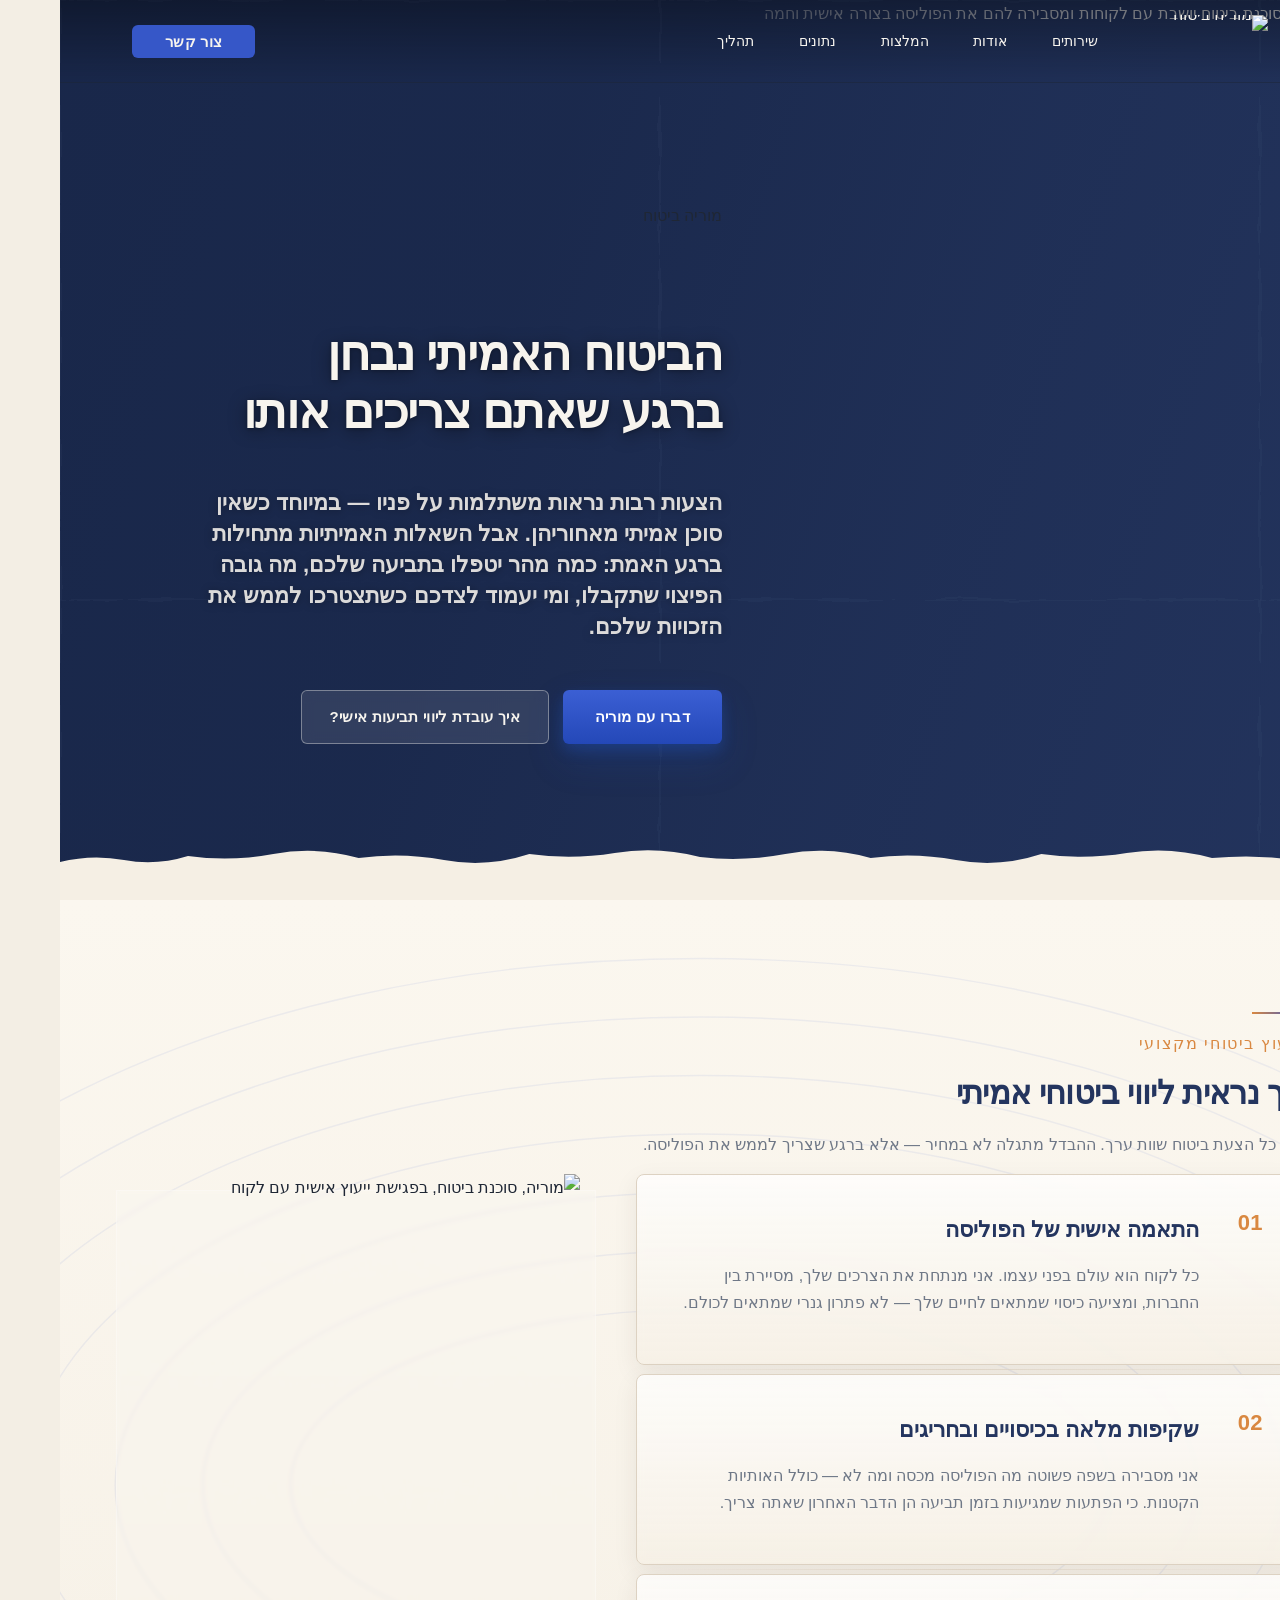
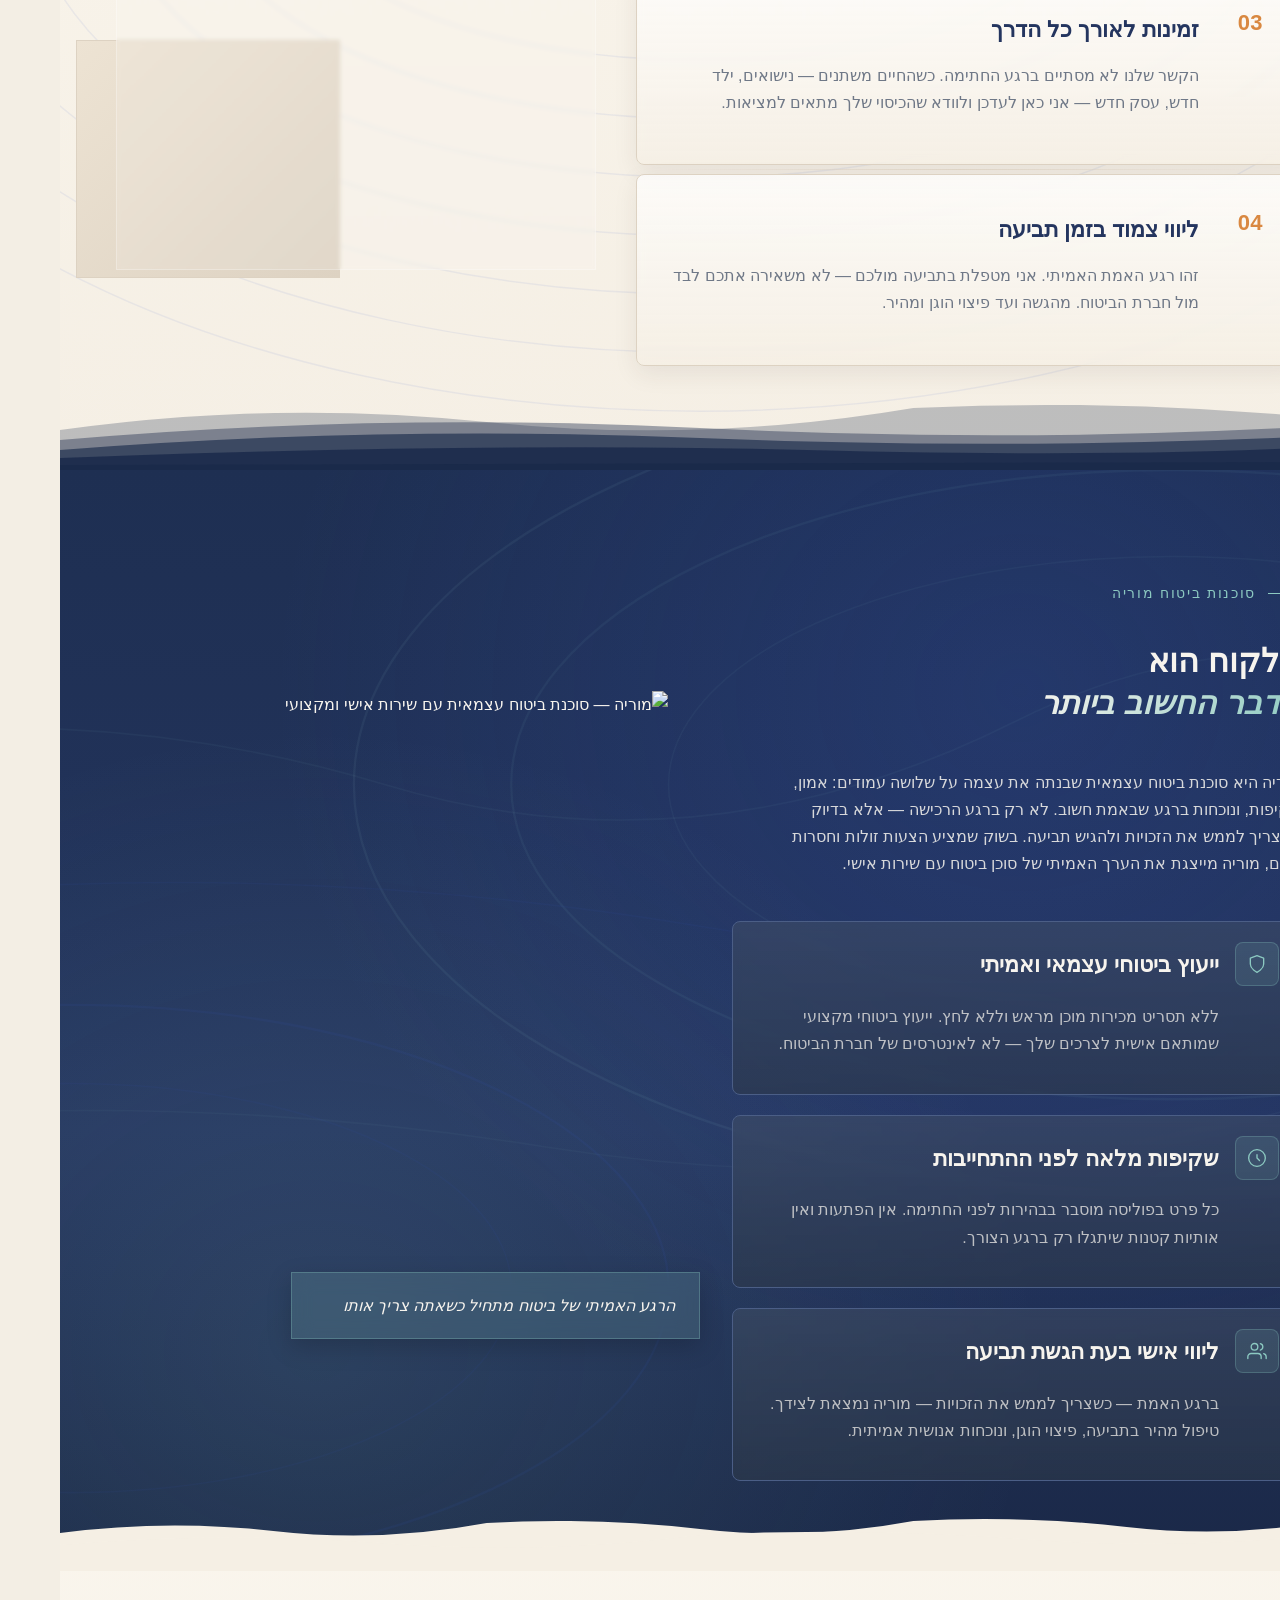
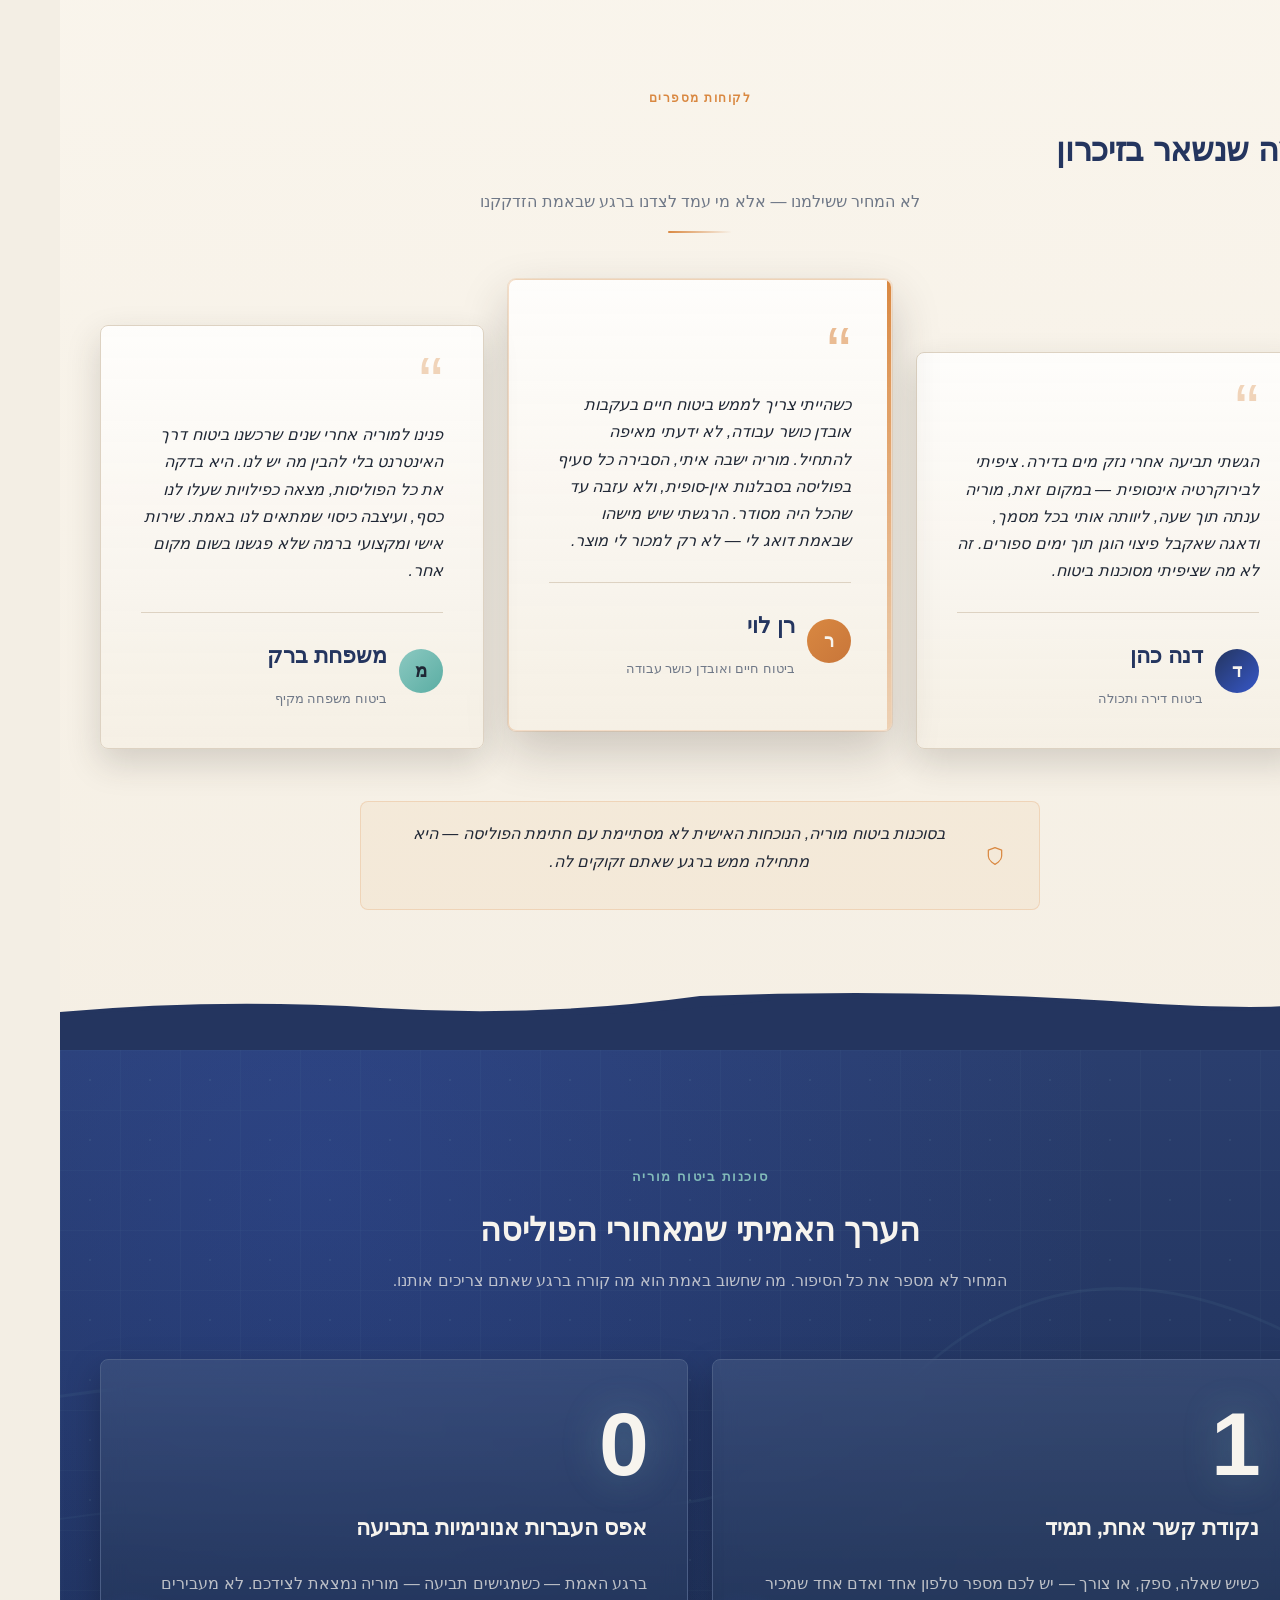
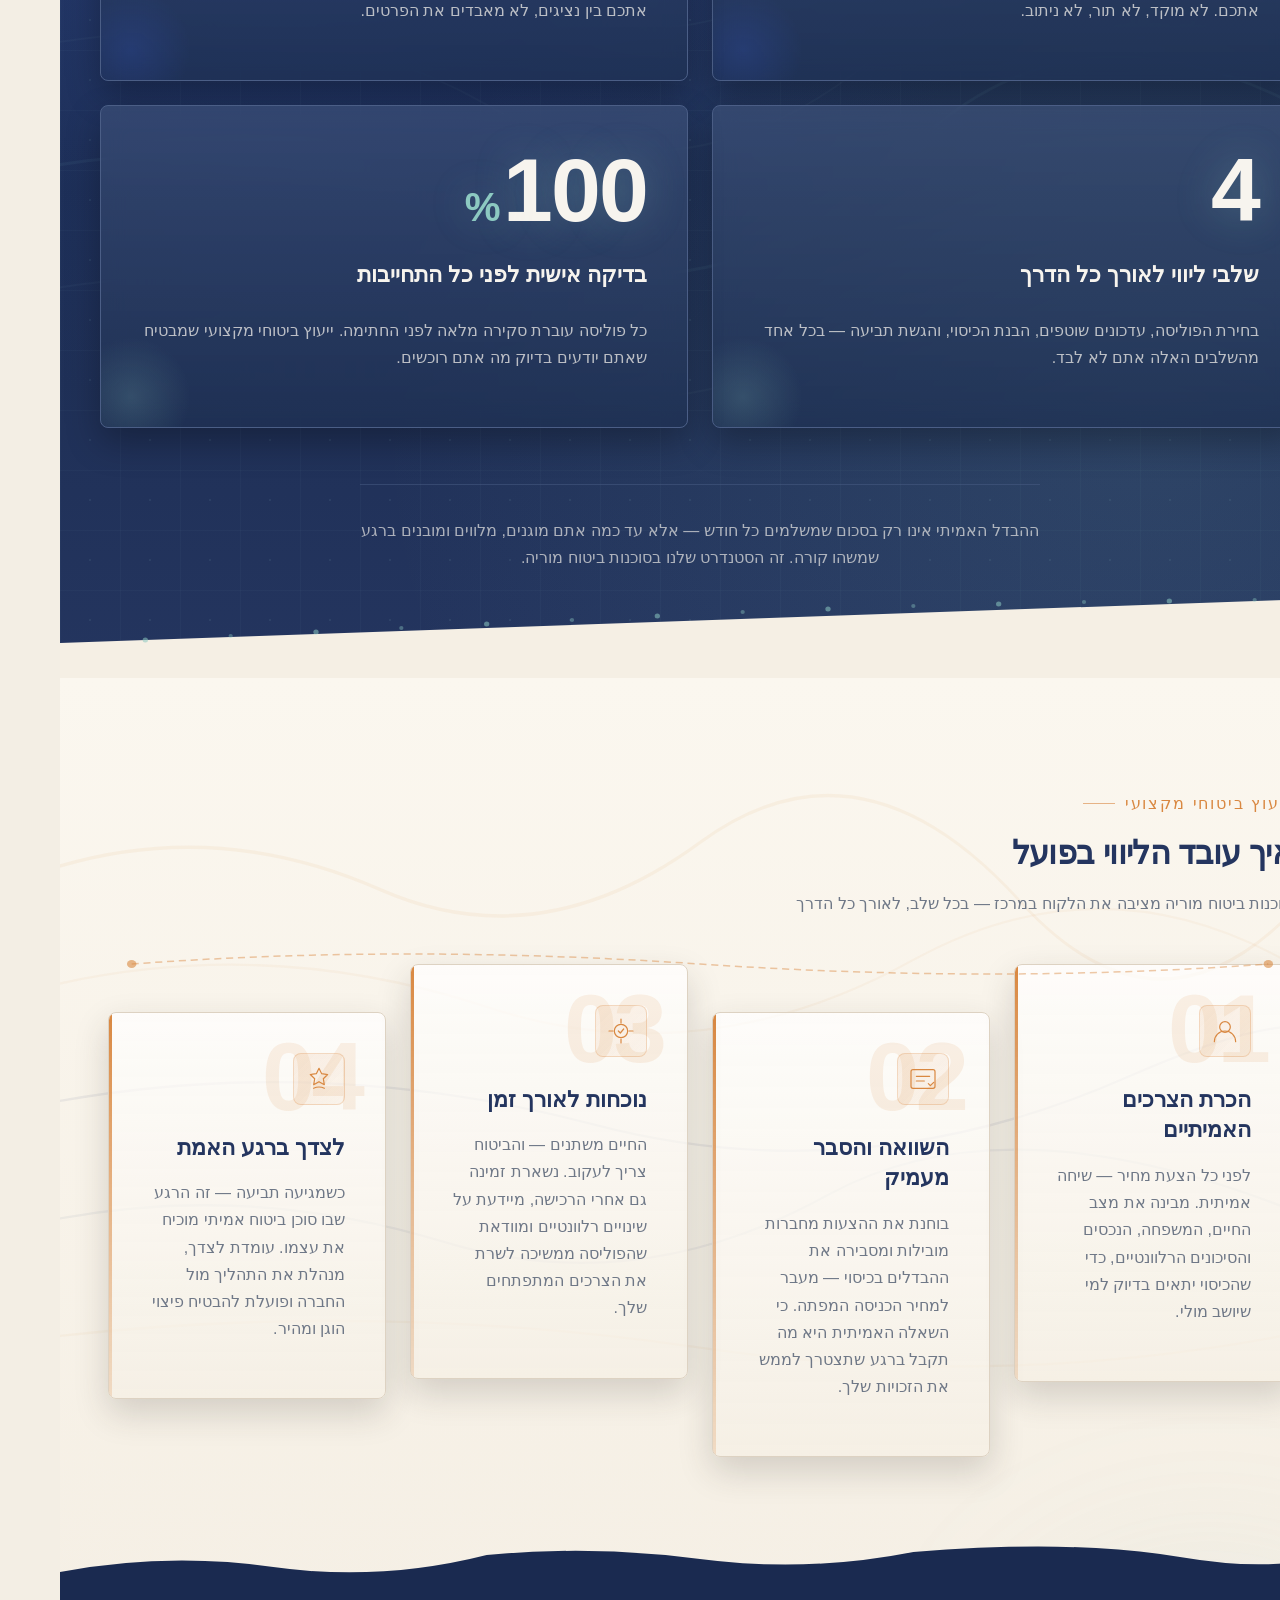
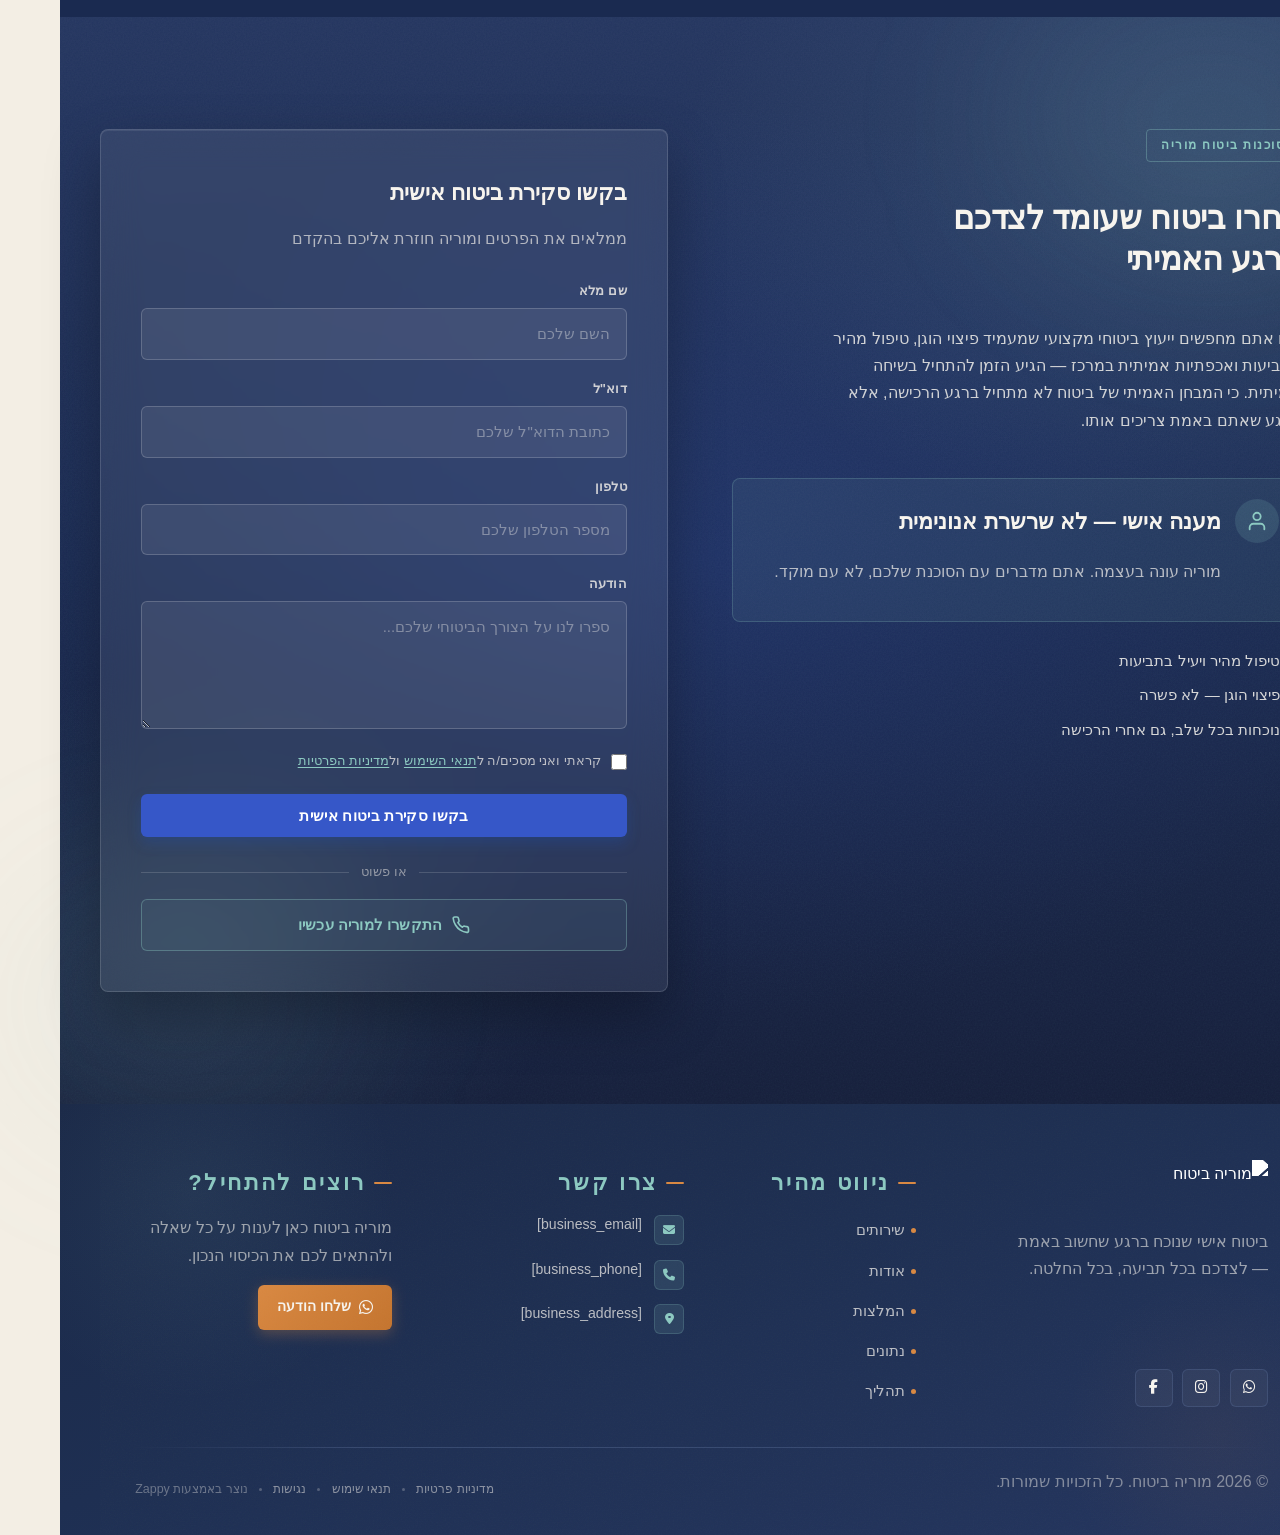
==== commit 1c06a4f2: "Background sync: Progressive GitHub Sync" ====
--- a/index.html
+++ b/index.html
@@ -218,27 +218,27 @@
 })();
 </script>
 <!-- End Zappy Analytics -->
-    <meta property="og:title" content="סוכנות ביטוח — מוריה ביטוח" />
-  <meta property="og:description" content="Moriya is an independent insurance agent who places the client at the absolute center of her work. Her brand is built on trust, transparency, and being present " />
-  <meta property="og:type" content="website" />
-  <meta property="og:locale" content="he_IL" />
+    <meta property="og:title" content="סוכנות ביטוח — מוריה ביטוח">
+  <meta property="og:description" content="Moriya is an independent insurance agent who places the client at the absolute center of her work. Her brand is built on trust, transparency, and being present ">
+  <meta property="og:type" content="website">
+  <meta property="og:locale" content="he_IL">
   
-  <meta name="twitter:card" content="summary_large_image" />
-  <meta name="twitter:title" content="סוכנות ביטוח — מוריה ביטוח" />
-  <meta name="twitter:description" content="Moriya is an independent insurance agent who places the client at the absolute center of her work. Her brand is built on trust, transparency, and being present " />
+  <meta name="twitter:card" content="summary_large_image">
+  <meta name="twitter:title" content="סוכנות ביטוח — מוריה ביטוח">
+  <meta name="twitter:description" content="Moriya is an independent insurance agent who places the client at the absolute center of her work. Her brand is built on trust, transparency, and being present ">
   
-  <link rel="stylesheet" href="https://cdnjs.cloudflare.com/ajax/libs/font-awesome/6.4.0/css/all.min.css" />
+  <link rel="stylesheet" href="https://cdnjs.cloudflare.com/ajax/libs/font-awesome/6.4.0/css/all.min.css">
 
     <!-- Favicons -->
-    <link rel="icon" type="image/x-icon" href="/assets/favicon.ico" />
-    <link rel="icon" type="image/png" sizes="16x16" href="/assets/favicon-16x16.png" />
-    <link rel="icon" type="image/png" sizes="32x32" href="/assets/favicon-32x32.png" />
-    <link rel="icon" type="image/png" sizes="48x48" href="/assets/favicon-48x48.png" />
-    <link rel="icon" type="image/png" sizes="192x192" href="/assets/favicon-192x192.png" />
-    <link rel="icon" type="image/png" sizes="512x512" href="/assets/favicon-512x512.png" />
-    <link rel="apple-touch-icon" href="/assets/apple-touch-icon.png" />
+    <link rel="icon" type="image/x-icon" href="/assets/favicon.ico">
+    <link rel="icon" type="image/png" sizes="16x16" href="/assets/favicon-16x16.png">
+    <link rel="icon" type="image/png" sizes="32x32" href="/assets/favicon-32x32.png">
+    <link rel="icon" type="image/png" sizes="48x48" href="/assets/favicon-48x48.png">
+    <link rel="icon" type="image/png" sizes="192x192" href="/assets/favicon-192x192.png">
+    <link rel="icon" type="image/png" sizes="512x512" href="/assets/favicon-512x512.png">
+    <link rel="apple-touch-icon" href="/assets/apple-touch-icon.png">
     <!-- Cookie Consent -->
-    <link rel="stylesheet" href="https://cdn.jsdelivr.net/npm/vanilla-cookieconsent@3/dist/cookieconsent.css" />
+    <link rel="stylesheet" href="https://cdn.jsdelivr.net/npm/vanilla-cookieconsent@3/dist/cookieconsent.css">
     <script src="https://cdn.jsdelivr.net/npm/vanilla-cookieconsent@3/dist/cookieconsent.umd.js"></script>
     <!-- Mickidum Accessibility Toolbar -->
     <script src="https://cdn.jsdelivr.net/gh/mickidum/acc_toolbar/acctoolbar/acctoolbar.min.js"></script>
@@ -326,23 +326,23 @@
   <nav class="navbar" dir="rtl">
   <button class="mobile-toggle" id="mobileToggle" aria-label="Menu">
     <svg class="hamburger-icon" width="24" height="24" viewBox="0 0 24 24" fill="none">
-      <path d="M3 12h18M3 6h18M3 18h18" stroke="currentColor" stroke-width="2" stroke-linecap="round"/>
+      <path d="M3 12h18M3 6h18M3 18h18" stroke="currentColor" stroke-width="2" stroke-linecap="round"></path>
     </svg>
     <svg class="close-icon" width="24" height="24" viewBox="0 0 24 24" fill="none" style="display: none;">
-      <path d="M18 6L6 18M6 6l12 12" stroke="currentColor" stroke-width="2" stroke-linecap="round"/>
+      <path d="M18 6L6 18M6 6l12 12" stroke="currentColor" stroke-width="2" stroke-linecap="round"></path>
     </svg>
   </button>
 
   <button class="phone-header-btn" data-phone="[business_phone]" aria-label="Call">
     <svg width="20" height="20" viewBox="0 0 24 24" fill="currentColor">
-      <path d="M22 16.92v3a2 2 0 0 1-2.18 2 19.79 19.79 0 0 1-8.63-3.07 19.5 19.5 0 0 1-6-6 19.79 19.79 0 0 1-3.07-8.67A2 2 0 0 1 4.11 2h3a2 2 0 0 1 2 1.72 12.84 12.84 0 0 0 .7 2.81 2 2 0 0 1-.45 2.11L8.09 9.91a16 16 0 0 0 6 6l1.27-1.27a2 2 0 0 1 2.11-.45 12.84 12.84 0 0 0 2.81.7A2 2 0 0 1 22 16.92z"/>
+      <path d="M22 16.92v3a2 2 0 0 1-2.18 2 19.79 19.79 0 0 1-8.63-3.07 19.5 19.5 0 0 1-6-6 19.79 19.79 0 0 1-3.07-8.67A2 2 0 0 1 4.11 2h3a2 2 0 0 1 2 1.72 12.84 12.84 0 0 0 .7 2.81 2 2 0 0 1-.45 2.11L8.09 9.91a16 16 0 0 0 6 6l1.27-1.27a2 2 0 0 1 2.11-.45 12.84 12.84 0 0 0 2.81.7A2 2 0 0 1 22 16.92z"></path>
     </svg>
   </button>
 
   <div class="nav-container">
     <div class="nav-right-group"><div class="nav-brand">
       <a href="/" class="logo-link">
-        <img src="/assets/logo-1775726956382-o4lq2y.webp?v=1775726957504-qp8sw4" alt="מוריה ביטוח" class="logo" />
+        <img src="/assets/logo-1775726956382-o4lq2y.webp?v=1775726957504-qp8sw4" alt="מוריה ביטוח" class="logo">
       </a>
     </div><ul class="nav-menu" id="navMenu"><li><a href="#services">שירותים</a></li><li><a href="#about">אודות</a></li><li><a href="#testimonials">המלצות</a></li><li><a href="#stats">נתונים</a></li><li><a href="#process">תהליך</a></li></ul></div>
 
@@ -786,7 +786,7 @@
     <section id="hero" class="index-hero-section" data-layout-spec="בית-hero" dir="rtl" data-hero-type="fullscreen-scrim">
   <!-- Background Image Layer -->
   <div class="index-hero-bg-wrapper">
-    <img data-hero-bg="true" data-placeholder="index-hero-image-1" data-context="A warm cinematic editorial photograph of a caring Israeli female insurance agent sitting across from a family at a kitchen table, reviewing documents together with calm reassurance. The scene feels intimate and trustworthy — warm afternoon light, soft focus background, paper-grain film texture. The atmosphere is protective, human, and quietly confident. No corporate handshakes or generic office settings. Real life, real people, real guidance." width="1200" height="700" src="/assets/site-index-hero-image-1.webp" alt="מוריה סוכנת ביטוח יושבת עם לקוחות ומסבירה להם את הפוליסה בצורה אישית וחמה" class="index-hero-bg-img" data-hero-background="true" data-element-type="image" data-element-id="img-1775726964339-qxr8lu7la" />
+    <img data-hero-bg="true" data-placeholder="index-hero-image-1" data-context="A warm cinematic editorial photograph of a caring Israeli female insurance agent sitting across from a family at a kitchen table, reviewing documents together with calm reassurance. The scene feels intimate and trustworthy — warm afternoon light, soft focus background, paper-grain film texture. The atmosphere is protective, human, and quietly confident. No corporate handshakes or generic office settings. Real life, real people, real guidance." width="1200" height="700" src="/assets/site-index-hero-image-1.webp" alt="מוריה סוכנת ביטוח יושבת עם לקוחות ומסבירה להם את הפוליסה בצורה אישית וחמה" class="index-hero-bg-img" data-hero-background="true" data-element-type="image" data-element-id="img-1775726964339-qxr8lu7la">
   </div>
 
   <!-- Scrim Overlay -->
@@ -801,8 +801,7 @@
       <div class="index-hero-logo">
         
       </div>
-      <p><span class="index-hero-eyebrow" style>מוריה ביטוח<br />סוכנות ביטוח</span>
-      </p><h1 class="index-hero-headline">הביטוח האמיתי נבחן<br />ברגע שאתם צריכים אותו</h1>
+      <p>מוריה ביטוח</p><h2></h2><h1 class="index-hero-headline">הביטוח האמיתי נבחן<br>ברגע שאתם צריכים אותו</h1>
       <h3 class="index-hero-subtitle">הצעות רבות נראות משתלמות על פניו — במיוחד כשאין סוכן אמיתי מאחוריהן. אבל השאלות האמיתיות מתחילות ברגע האמת: כמה מהר יטפלו בתביעה שלכם, מה גובה הפיצוי שתקבלו, ומי יעמוד לצדכם כשתצטרכו לממש את הזכויות שלכם.</h3>
       <div class="index-hero-ctas">
         <a href="#contact" class="index-hero-btn-primary" data-element-type="button" data-element-id="btn-1775726964338-rxlah8ayd" data-native-element="true">דברו עם מוריה</a>
@@ -814,7 +813,7 @@
   <!-- Bottom Torn-Paper Divider -->
   <div class="index-hero-divider-wrapper">
     <svg data-no-icon-edit="true" aria-hidden="true" viewBox="0 0 1440 90" preserveAspectRatio="none" xmlns="http://www.w3.org/2000/svg">
-      <path d="M0,90 L0,52 Q36,44 72,50 T144,46 Q192,52 240,44 T336,48 Q384,42 432,50 T528,44 Q576,50 624,43 T720,47 Q768,52 816,44 T912,48 Q960,42 1008,50 T1104,44 Q1152,50 1200,43 T1296,48 Q1344,44 1392,50 L1440,47 L1440,90 Z" fill="#F5EFE4"/>
+      <path d="M0,90 L0,52 Q36,44 72,50 T144,46 Q192,52 240,44 T336,48 Q384,42 432,50 T528,44 Q576,50 624,43 T720,47 Q768,52 816,44 T912,48 Q960,42 1008,50 T1104,44 Q1152,50 1200,43 T1296,48 Q1344,44 1392,50 L1440,47 L1440,90 Z" fill="#F5EFE4"></path>
     </svg>
   </div>
 </section>
@@ -824,8 +823,8 @@
   <svg width="0" height="0" style="position:absolute">
     <defs>
       <filter id="services-noise">
-        <feTurbulence type="fractalNoise" baseFrequency="0.65" numOctaves="2" stitchTiles="stitch"/>
-        <feColorMatrix values="1 0 0 0 0.92 0 1 0 0 0.88 0 0 1 0 0.80 0 0 0 .06 0"/>
+        <feTurbulence type="fractalNoise" baseFrequency="0.65" numOctaves="2" stitchTiles="stitch"></feTurbulence>
+        <feColorMatrix values="1 0 0 0 0.92 0 1 0 0 0.88 0 0 1 0 0.80 0 0 0 .06 0"></feColorMatrix>
       </filter>
     </defs>
   </svg>
@@ -834,13 +833,13 @@
   <div class="services-contour-bg" aria-hidden="true">
     <svg data-no-icon-edit="true" aria-hidden="true" viewBox="0 0 1200 800" preserveAspectRatio="xMidYMid slice" xmlns="http://www.w3.org/2000/svg">
       <g stroke="var(--primary)" stroke-width="1" fill="none" opacity="0.07">
-        <ellipse cx="600" cy="400" rx="520" ry="280"/>
-        <ellipse cx="600" cy="400" rx="460" ry="240"/>
-        <ellipse cx="600" cy="400" rx="400" ry="200"/>
-        <ellipse cx="600" cy="400" rx="340" ry="160"/>
-        <ellipse cx="600" cy="400" rx="280" ry="120"/>
-        <ellipse cx="600" cy="400" rx="580" ry="320"/>
-        <ellipse cx="600" cy="400" rx="640" ry="360"/>
+        <ellipse cx="600" cy="400" rx="520" ry="280"></ellipse>
+        <ellipse cx="600" cy="400" rx="460" ry="240"></ellipse>
+        <ellipse cx="600" cy="400" rx="400" ry="200"></ellipse>
+        <ellipse cx="600" cy="400" rx="340" ry="160"></ellipse>
+        <ellipse cx="600" cy="400" rx="280" ry="120"></ellipse>
+        <ellipse cx="600" cy="400" rx="580" ry="320"></ellipse>
+        <ellipse cx="600" cy="400" rx="640" ry="360"></ellipse>
       </g>
     </svg>
   </div>
@@ -920,7 +919,7 @@
       <div class="services-image-col">
         <div class="services-image-wrapper">
           <div class="services-image-frost" aria-hidden="true"></div>
-          <img data-placeholder="index-services-image-1" data-context="A warm, documentary-style photograph of a professional female insurance agent in her 40s sitting across from a client at a desk, attentively reviewing documents together. The setting is a calm, modern office with natural light streaming through large windows. The agent is pointing to specific sections of a policy document, conveying trust, expertise, and genuine personal care. Warm tones, soft shadows, professional yet approachable atmosphere." width="560" height="720" src="/assets/site-index-services-image-1.webp" alt="מוריה, סוכנת ביטוח, בפגישת ייעוץ אישית עם לקוח" />
+          <img data-placeholder="index-services-image-1" data-context="A warm, documentary-style photograph of a professional female insurance agent in her 40s sitting across from a client at a desk, attentively reviewing documents together. The setting is a calm, modern office with natural light streaming through large windows. The agent is pointing to specific sections of a policy document, conveying trust, expertise, and genuine personal care. Warm tones, soft shadows, professional yet approachable atmosphere." width="560" height="720" src="/assets/site-index-services-image-1.webp" alt="מוריה, סוכנת ביטוח, בפגישת ייעוץ אישית עם לקוח">
           <!-- Parchment backplate peeking from bottom-left corner -->
           <div class="services-parchment-plate" aria-hidden="true"></div>
         </div>
@@ -933,11 +932,11 @@
   <div class="services-divider-wrapper">
     <svg data-no-icon-edit="true" aria-hidden="true" viewBox="0 0 1200 100" preserveAspectRatio="none" xmlns="http://www.w3.org/2000/svg">
       <!-- Thin contour lines gathering into arc -->
-      <path d="M0,60 Q200,30 400,52 T800,38 Q1000,28 1200,50 L1200,100 L0,100 Z" fill="#1a2a4a" opacity="0.25"/>
-      <path d="M0,70 Q300,42 600,58 T1200,55 L1200,100 L0,100 Z" fill="#1a2a4a" opacity="0.4"/>
-      <path d="M0,80 Q300,55 600,68 T1200,65 L1200,100 L0,100 Z" fill="#1a2a4a" opacity="0.65"/>
-      <path d="M0,88 Q400,72 700,80 T1200,76 L1200,100 L0,100 Z" fill="#1a2a4a" opacity="0.85"/>
-      <path d="M0,95 L1200,92 L1200,100 L0,100 Z" fill="#1a2a4a"/>
+      <path d="M0,60 Q200,30 400,52 T800,38 Q1000,28 1200,50 L1200,100 L0,100 Z" fill="#1a2a4a" opacity="0.25"></path>
+      <path d="M0,70 Q300,42 600,58 T1200,55 L1200,100 L0,100 Z" fill="#1a2a4a" opacity="0.4"></path>
+      <path d="M0,80 Q300,55 600,68 T1200,65 L1200,100 L0,100 Z" fill="#1a2a4a" opacity="0.65"></path>
+      <path d="M0,88 Q400,72 700,80 T1200,76 L1200,100 L0,100 Z" fill="#1a2a4a" opacity="0.85"></path>
+      <path d="M0,95 L1200,92 L1200,100 L0,100 Z" fill="#1a2a4a"></path>
     </svg>
   </div>
 
@@ -947,14 +946,14 @@
   <!-- Decorative atlas contour lines SVG -->
   <div class="index-about-bg-decor" aria-hidden="true">
     <svg data-no-icon-edit="true" aria-hidden="true" viewBox="0 0 1200 700" preserveAspectRatio="xMidYMid slice" xmlns="http://www.w3.org/2000/svg" class="index-about-contour-svg">
-      <ellipse cx="900" cy="200" rx="520" ry="260" fill="none" stroke="rgba(140,201,193,0.07)" stroke-width="1.5"/>
-      <ellipse cx="900" cy="200" rx="420" ry="200" fill="none" stroke="rgba(140,201,193,0.06)" stroke-width="1.5"/>
-      <ellipse cx="900" cy="200" rx="320" ry="145" fill="none" stroke="rgba(140,201,193,0.05)" stroke-width="1"/>
-      <ellipse cx="200" cy="520" rx="380" ry="180" fill="none" stroke="rgba(54,87,200,0.08)" stroke-width="1.5"/>
-      <ellipse cx="200" cy="520" rx="280" ry="130" fill="none" stroke="rgba(54,87,200,0.06)" stroke-width="1"/>
-      <path d="M0,180 Q200,140 400,200 T800,160 T1200,190" fill="none" stroke="rgba(140,201,193,0.05)" stroke-width="1"/>
-      <path d="M0,280 Q300,240 600,290 T1200,260" fill="none" stroke="rgba(54,87,200,0.06)" stroke-width="1"/>
-      <path d="M0,420 Q250,390 500,430 T1000,400 T1200,420" fill="none" stroke="rgba(140,201,193,0.04)" stroke-width="1"/>
+      <ellipse cx="900" cy="200" rx="520" ry="260" fill="none" stroke="rgba(140,201,193,0.07)" stroke-width="1.5"></ellipse>
+      <ellipse cx="900" cy="200" rx="420" ry="200" fill="none" stroke="rgba(140,201,193,0.06)" stroke-width="1.5"></ellipse>
+      <ellipse cx="900" cy="200" rx="320" ry="145" fill="none" stroke="rgba(140,201,193,0.05)" stroke-width="1"></ellipse>
+      <ellipse cx="200" cy="520" rx="380" ry="180" fill="none" stroke="rgba(54,87,200,0.08)" stroke-width="1.5"></ellipse>
+      <ellipse cx="200" cy="520" rx="280" ry="130" fill="none" stroke="rgba(54,87,200,0.06)" stroke-width="1"></ellipse>
+      <path d="M0,180 Q200,140 400,200 T800,160 T1200,190" fill="none" stroke="rgba(140,201,193,0.05)" stroke-width="1"></path>
+      <path d="M0,280 Q300,240 600,290 T1200,260" fill="none" stroke="rgba(54,87,200,0.06)" stroke-width="1"></path>
+      <path d="M0,420 Q250,390 500,430 T1000,400 T1200,420" fill="none" stroke="rgba(140,201,193,0.04)" stroke-width="1"></path>
     </svg>
   </div>
 
@@ -968,14 +967,14 @@
           <span class="index-about-label-text">סוכנות ביטוח מוריה</span>
         </div>
 
-        <h2 class="index-about-heading">הלקוח הוא<br /><em class="index-about-heading-em">הדבר החשוב ביותר</em></h2>
+        <h2 class="index-about-heading">הלקוח הוא<br><em class="index-about-heading-em">הדבר החשוב ביותר</em></h2>
 
         <p class="index-about-lead">מוריה היא סוכנת ביטוח עצמאית שבנתה את עצמה על שלושה עמודים: אמון, שקיפות, ונוכחות ברגע שבאמת חשוב. לא רק ברגע הרכישה — אלא בדיוק כשצריך לממש את הזכויות ולהגיש תביעה. בשוק שמציע הצעות זולות וחסרות פנים, מוריה מייצגת את הערך האמיתי של סוכן ביטוח עם שירות אישי.</p>
 
         <div class="index-about-proof-points">
           <div class="index-about-proof-item">
             <div class="index-about-proof-icon-wrap">
-              <svg data-element-type="icon" data-icon-type="svg" xmlns="http://www.w3.org/2000/svg" viewBox="0 0 24 24" fill="none" stroke="currentColor" stroke-width="1.6" stroke-linecap="round" stroke-linejoin="round" aria-hidden="true"><path d="M12 22s8-4 8-10V5l-8-3-8 3v7c0 6 8 10 8 10z"/></svg>
+              <svg data-element-type="icon" data-icon-type="svg" xmlns="http://www.w3.org/2000/svg" viewBox="0 0 24 24" fill="none" stroke="currentColor" stroke-width="1.6" stroke-linecap="round" stroke-linejoin="round" aria-hidden="true"><path d="M12 22s8-4 8-10V5l-8-3-8 3v7c0 6 8 10 8 10z"></path></svg>
             </div>
             <div class="index-about-proof-content">
               <h3 class="index-about-proof-title">ייעוץ ביטוחי עצמאי ואמיתי</h3>
@@ -985,7 +984,7 @@
 
           <div class="index-about-proof-item">
             <div class="index-about-proof-icon-wrap">
-              <svg data-element-type="icon" data-icon-type="svg" xmlns="http://www.w3.org/2000/svg" viewBox="0 0 24 24" fill="none" stroke="currentColor" stroke-width="1.6" stroke-linecap="round" stroke-linejoin="round" aria-hidden="true"><circle cx="12" cy="12" r="10"/><path d="M12 8v4l3 3"/></svg>
+              <svg data-element-type="icon" data-icon-type="svg" xmlns="http://www.w3.org/2000/svg" viewBox="0 0 24 24" fill="none" stroke="currentColor" stroke-width="1.6" stroke-linecap="round" stroke-linejoin="round" aria-hidden="true"><circle cx="12" cy="12" r="10"></circle><path d="M12 8v4l3 3"></path></svg>
             </div>
             <div class="index-about-proof-content">
               <h3 class="index-about-proof-title">שקיפות מלאה לפני ההתחייבות</h3>
@@ -995,7 +994,7 @@
 
           <div class="index-about-proof-item">
             <div class="index-about-proof-icon-wrap">
-              <svg data-element-type="icon" data-icon-type="svg" xmlns="http://www.w3.org/2000/svg" viewBox="0 0 24 24" fill="none" stroke="currentColor" stroke-width="1.6" stroke-linecap="round" stroke-linejoin="round" aria-hidden="true"><path d="M17 21v-2a4 4 0 0 0-4-4H5a4 4 0 0 0-4 4v2"/><circle cx="9" cy="7" r="4"/><path d="M23 21v-2a4 4 0 0 0-3-3.87"/><path d="M16 3.13a4 4 0 0 1 0 7.75"/></svg>
+              <svg data-element-type="icon" data-icon-type="svg" xmlns="http://www.w3.org/2000/svg" viewBox="0 0 24 24" fill="none" stroke="currentColor" stroke-width="1.6" stroke-linecap="round" stroke-linejoin="round" aria-hidden="true"><path d="M17 21v-2a4 4 0 0 0-4-4H5a4 4 0 0 0-4 4v2"></path><circle cx="9" cy="7" r="4"></circle><path d="M23 21v-2a4 4 0 0 0-3-3.87"></path><path d="M16 3.13a4 4 0 0 1 0 7.75"></path></svg>
             </div>
             <div class="index-about-proof-content">
               <h3 class="index-about-proof-title">ליווי אישי בעת הגשת תביעה</h3>
@@ -1008,7 +1007,7 @@
       <!-- Portrait Column (END = Left in RTL) -->
       <div class="index-about-portrait-col">
         <div class="index-about-portrait-frame">
-          <img data-placeholder="index-about-image-1" data-context="Professional portrait of a warm, confident Israeli female insurance agent named Moriya, mid-30s to mid-40s, photographed in a premium editorial style. She is dressed in elegant professional attire — muted navy or charcoal tones. She has a calm, reassuring expression conveying trust and expertise. Soft directional lighting, shallow depth of field, neutral or slightly textured studio background. The image should feel human and authoritative, not corporate stock photography. High-end portrait photography, premium editorial quality." width="560" height="720" src="/assets/site-index-about-image-1.webp" alt="מוריה — סוכנת ביטוח עצמאית עם שירות אישי ומקצועי" class="index-about-portrait-img" />
+          <img data-placeholder="index-about-image-1" data-context="Professional portrait of a warm, confident Israeli female insurance agent named Moriya, mid-30s to mid-40s, photographed in a premium editorial style. She is dressed in elegant professional attire — muted navy or charcoal tones. She has a calm, reassuring expression conveying trust and expertise. Soft directional lighting, shallow depth of field, neutral or slightly textured studio background. The image should feel human and authoritative, not corporate stock photography. High-end portrait photography, premium editorial quality." width="560" height="720" src="/assets/site-index-about-image-1.webp" alt="מוריה — סוכנת ביטוח עצמאית עם שירות אישי ומקצועי" class="index-about-portrait-img">
           <!-- Seafoam translucent panel peaking from start-bottom -->
           <div class="index-about-portrait-panel" aria-hidden="true">
             <span class="index-about-panel-quote">הרגע האמיתי של ביטוח מתחיל כשאתה צריך אותו</span>
@@ -1023,9 +1022,9 @@
   <div class="index-about-divider-wrapper">
     <svg data-no-icon-edit="true" aria-hidden="true" viewBox="0 0 1200 90" preserveAspectRatio="none" xmlns="http://www.w3.org/2000/svg">
       <!-- Cobalt band -->
-      <path d="M0,90 L0,52 Q100,38 200,50 T400,42 Q500,36 600,48 T800,40 Q900,34 1000,46 T1200,38 L1200,90 Z" fill="#F5EFE4"/>
+      <path d="M0,90 L0,52 Q100,38 200,50 T400,42 Q500,36 600,48 T800,40 Q900,34 1000,46 T1200,38 L1200,90 Z" fill="#F5EFE4"></path>
       <!-- Seafoam band -->
-      <path d="M0,90 L0,64 Q150,50 300,62 T600,54 Q750,46 900,58 T1200,52 L1200,90 Z" fill="#F5EFE4"/>
+      <path d="M0,90 L0,64 Q150,50 300,62 T600,54 Q750,46 900,58 T1200,52 L1200,90 Z" fill="#F5EFE4"></path>
     </svg>
   </div>
 </section>
@@ -1105,7 +1104,7 @@
     <div class="index-testimonials-section__reassurance">
       <div class="index-testimonials-section__reassurance-icon" aria-hidden="true">
         <svg data-element-type="icon" data-icon-type="svg" width="20" height="20" viewBox="0 0 24 24" fill="none" xmlns="http://www.w3.org/2000/svg">
-          <path d="M12 22s8-4 8-10V5l-8-3-8 3v7c0 6 8 10 8 10z" stroke="currentColor" stroke-width="1.5" stroke-linejoin="round"/>
+          <path d="M12 22s8-4 8-10V5l-8-3-8 3v7c0 6 8 10 8 10z" stroke="currentColor" stroke-width="1.5" stroke-linejoin="round"></path>
         </svg>
       </div>
       <p class="index-testimonials-section__reassurance-text">בסוכנות ביטוח מוריה, הנוכחות האישית לא מסתיימת עם חתימת הפוליסה — היא מתחילה ממש ברגע שאתם זקוקים לה.</p>
@@ -1119,15 +1118,15 @@
     <svg data-no-icon-edit="true" aria-hidden="true" viewBox="0 0 1440 90" preserveAspectRatio="none" xmlns="http://www.w3.org/2000/svg">
       <defs>
         <linearGradient id="copperRibbon" x1="0" y1="0" x2="1" y2="0">
-          <stop offset="0%" stop-color="#D98841" stop-opacity="0.18"/>
-          <stop offset="40%" stop-color="#C8763A" stop-opacity="0.10"/>
-          <stop offset="100%" stop-color="#24355F" stop-opacity="0"/>
+          <stop offset="0%" stop-color="#D98841" stop-opacity="0.18"></stop>
+          <stop offset="40%" stop-color="#C8763A" stop-opacity="0.10"></stop>
+          <stop offset="100%" stop-color="#24355F" stop-opacity="0"></stop>
         </linearGradient>
       </defs>
       <!-- Copper ribbon accent -->
-      <path d="M0,52 Q180,38 360,48 T720,36 Q960,28 1200,42 T1440,30 L1440,58 Q1200,70 960,58 T720,62 Q480,70 240,60 T0,68 Z" fill="#24355F"/>
+      <path d="M0,52 Q180,38 360,48 T720,36 Q960,28 1200,42 T1440,30 L1440,58 Q1200,70 960,58 T720,62 Q480,70 240,60 T0,68 Z" fill="#24355F"></path>
       <!-- Main fill toward stats section (dark) -->
-      <path d="M0,90 L0,55 Q200,42 400,52 T800,40 Q1000,34 1200,46 T1440,38 L1440,90 Z" fill="#24355F"/>
+      <path d="M0,90 L0,55 Q200,42 400,52 T800,40 Q1000,34 1200,46 T1440,38 L1440,90 Z" fill="#24355F"></path>
     </svg>
   </div>
 
@@ -1139,25 +1138,25 @@
     <svg data-no-icon-edit="true" aria-hidden="true" xmlns="http://www.w3.org/2000/svg" width="100%" height="100%" preserveAspectRatio="none">
       <defs>
         <pattern id="atlas-grid" width="60" height="60" patternUnits="userSpaceOnUse">
-          <path d="M 60 0 L 0 0 0 60" fill="none" stroke="rgba(140,201,193,0.07)" stroke-width="1"/>
+          <path d="M 60 0 L 0 0 0 60" fill="none" stroke="rgba(140,201,193,0.07)" stroke-width="1"></path>
         </pattern>
         <pattern id="atlas-dots" width="60" height="60" patternUnits="userSpaceOnUse">
-          <circle cx="30" cy="30" r="1" fill="rgba(140,201,193,0.12)"/>
+          <circle cx="30" cy="30" r="1" fill="rgba(140,201,193,0.12)"></circle>
         </pattern>
       </defs>
-      <rect width="100%" height="100%" fill="url(#atlas-grid)"/>
-      <rect width="100%" height="100%" fill="url(#atlas-dots)"/>
+      <rect width="100%" height="100%" fill="url(#atlas-grid)"></rect>
+      <rect width="100%" height="100%" fill="url(#atlas-dots)"></rect>
     </svg>
   </div>
 
   <!-- Contour lines decoration -->
   <div class="index-stats-section__contour" aria-hidden="true">
     <svg data-no-icon-edit="true" aria-hidden="true" viewBox="0 0 1200 600" preserveAspectRatio="none" xmlns="http://www.w3.org/2000/svg">
-      <path d="M-100,180 Q200,140 400,200 T800,160 T1300,190" fill="none" stroke="rgba(140,201,193,0.06)" stroke-width="1.5"/>
-      <path d="M-100,240 Q200,200 400,260 T800,220 T1300,250" fill="none" stroke="rgba(140,201,193,0.05)" stroke-width="1"/>
-      <path d="M-100,300 Q200,260 400,320 T800,280 T1300,310" fill="none" stroke="rgba(140,201,193,0.04)" stroke-width="1"/>
-      <path d="M-100,360 Q200,320 400,380 T800,340 T1300,370" fill="none" stroke="rgba(140,201,193,0.06)" stroke-width="1.5"/>
-      <path d="M-100,420 Q200,380 400,440 T800,400 T1300,430" fill="none" stroke="rgba(140,201,193,0.04)" stroke-width="1"/>
+      <path d="M-100,180 Q200,140 400,200 T800,160 T1300,190" fill="none" stroke="rgba(140,201,193,0.06)" stroke-width="1.5"></path>
+      <path d="M-100,240 Q200,200 400,260 T800,220 T1300,250" fill="none" stroke="rgba(140,201,193,0.05)" stroke-width="1"></path>
+      <path d="M-100,300 Q200,260 400,320 T800,280 T1300,310" fill="none" stroke="rgba(140,201,193,0.04)" stroke-width="1"></path>
+      <path d="M-100,360 Q200,320 400,380 T800,340 T1300,370" fill="none" stroke="rgba(140,201,193,0.06)" stroke-width="1.5"></path>
+      <path d="M-100,420 Q200,380 400,440 T800,400 T1300,430" fill="none" stroke="rgba(140,201,193,0.04)" stroke-width="1"></path>
     </svg>
   </div>
 
@@ -1234,22 +1233,22 @@
   <div class="index-stats-section__divider-wrapper">
     <svg data-no-icon-edit="true" aria-hidden="true" viewBox="0 0 1200 90" preserveAspectRatio="none" xmlns="http://www.w3.org/2000/svg">
       <!-- Diagonal fill transitioning to next section (bg-light) -->
-      <path d="M0,90 L0,55 L1200,10 L1200,90 Z" fill="#F5EFE4"/>
+      <path d="M0,90 L0,55 L1200,10 L1200,90 Z" fill="#F5EFE4"></path>
       <!-- Route-line dots crossing the diagonal edge -->
-      <circle cx="80" cy="52" r="2.5" fill="rgba(140,201,193,0.55)"/>
-      <circle cx="160" cy="48" r="2" fill="rgba(140,201,193,0.4)"/>
-      <circle cx="240" cy="44" r="2.5" fill="rgba(140,201,193,0.55)"/>
-      <circle cx="320" cy="40" r="2" fill="rgba(140,201,193,0.4)"/>
-      <circle cx="400" cy="36" r="2.5" fill="rgba(140,201,193,0.55)"/>
-      <circle cx="480" cy="32" r="2" fill="rgba(140,201,193,0.4)"/>
-      <circle cx="560" cy="28" r="2.5" fill="rgba(140,201,193,0.55)"/>
-      <circle cx="640" cy="24" r="2" fill="rgba(140,201,193,0.4)"/>
-      <circle cx="720" cy="21" r="2.5" fill="rgba(140,201,193,0.55)"/>
-      <circle cx="800" cy="18" r="2" fill="rgba(140,201,193,0.4)"/>
-      <circle cx="880" cy="16" r="2.5" fill="rgba(140,201,193,0.55)"/>
-      <circle cx="960" cy="14" r="2" fill="rgba(140,201,193,0.4)"/>
-      <circle cx="1040" cy="13" r="2.5" fill="rgba(140,201,193,0.55)"/>
-      <circle cx="1120" cy="12" r="2" fill="rgba(140,201,193,0.4)"/>
+      <circle cx="80" cy="52" r="2.5" fill="rgba(140,201,193,0.55)"></circle>
+      <circle cx="160" cy="48" r="2" fill="rgba(140,201,193,0.4)"></circle>
+      <circle cx="240" cy="44" r="2.5" fill="rgba(140,201,193,0.55)"></circle>
+      <circle cx="320" cy="40" r="2" fill="rgba(140,201,193,0.4)"></circle>
+      <circle cx="400" cy="36" r="2.5" fill="rgba(140,201,193,0.55)"></circle>
+      <circle cx="480" cy="32" r="2" fill="rgba(140,201,193,0.4)"></circle>
+      <circle cx="560" cy="28" r="2.5" fill="rgba(140,201,193,0.55)"></circle>
+      <circle cx="640" cy="24" r="2" fill="rgba(140,201,193,0.4)"></circle>
+      <circle cx="720" cy="21" r="2.5" fill="rgba(140,201,193,0.55)"></circle>
+      <circle cx="800" cy="18" r="2" fill="rgba(140,201,193,0.4)"></circle>
+      <circle cx="880" cy="16" r="2.5" fill="rgba(140,201,193,0.55)"></circle>
+      <circle cx="960" cy="14" r="2" fill="rgba(140,201,193,0.4)"></circle>
+      <circle cx="1040" cy="13" r="2.5" fill="rgba(140,201,193,0.55)"></circle>
+      <circle cx="1120" cy="12" r="2" fill="rgba(140,201,193,0.4)"></circle>
     </svg>
   </div>
 
@@ -1261,11 +1260,11 @@
   <!-- Contour line decorative SVG -->
   <div class="index-process-contour" aria-hidden="true">
     <svg data-no-icon-edit="true" aria-hidden="true" viewBox="0 0 1200 400" preserveAspectRatio="none" xmlns="http://www.w3.org/2000/svg">
-      <path d="M0,80 Q150,60 300,90 T600,70 T900,95 T1200,75" stroke="rgba(217,136,65,0.08)" stroke-width="1.5" fill="none"/>
-      <path d="M0,130 Q200,110 400,140 T800,120 T1200,135" stroke="rgba(217,136,65,0.06)" stroke-width="1" fill="none"/>
-      <path d="M0,180 Q250,160 500,190 T1000,170 T1200,185" stroke="rgba(36,53,95,0.07)" stroke-width="1" fill="none"/>
-      <path d="M0,230 Q180,215 360,240 T720,220 T1200,235" stroke="rgba(36,53,95,0.05)" stroke-width="1" fill="none"/>
-      <path d="M0,280 Q300,265 600,285 T1200,275" stroke="rgba(217,136,65,0.05)" stroke-width="1" fill="none"/>
+      <path d="M0,80 Q150,60 300,90 T600,70 T900,95 T1200,75" stroke="rgba(217,136,65,0.08)" stroke-width="1.5" fill="none"></path>
+      <path d="M0,130 Q200,110 400,140 T800,120 T1200,135" stroke="rgba(217,136,65,0.06)" stroke-width="1" fill="none"></path>
+      <path d="M0,180 Q250,160 500,190 T1000,170 T1200,185" stroke="rgba(36,53,95,0.07)" stroke-width="1" fill="none"></path>
+      <path d="M0,230 Q180,215 360,240 T720,220 T1200,235" stroke="rgba(36,53,95,0.05)" stroke-width="1" fill="none"></path>
+      <path d="M0,280 Q300,265 600,285 T1200,275" stroke="rgba(217,136,65,0.05)" stroke-width="1" fill="none"></path>
     </svg>
   </div>
 
@@ -1280,9 +1279,9 @@
     <!-- Route connector line (desktop) -->
     <div class="index-process-route" aria-hidden="true">
       <svg data-no-icon-edit="true" aria-hidden="true" viewBox="0 0 1000 60" preserveAspectRatio="none" xmlns="http://www.w3.org/2000/svg">
-        <path d="M20,30 Q250,10 500,30 T980,30" stroke="rgba(217,136,65,0.45)" stroke-width="1.5" stroke-dasharray="6 4" fill="none"/>
-        <circle cx="20" cy="30" r="4" fill="rgba(217,136,65,0.6)"/>
-        <circle cx="980" cy="30" r="4" fill="rgba(217,136,65,0.6)"/>
+        <path d="M20,30 Q250,10 500,30 T980,30" stroke="rgba(217,136,65,0.45)" stroke-width="1.5" stroke-dasharray="6 4" fill="none"></path>
+        <circle cx="20" cy="30" r="4" fill="rgba(217,136,65,0.6)"></circle>
+        <circle cx="980" cy="30" r="4" fill="rgba(217,136,65,0.6)"></circle>
       </svg>
     </div>
 
@@ -1295,8 +1294,8 @@
         <div class="index-process-step-content">
           <div class="index-process-step-icon" aria-hidden="true">
             <svg data-element-type="icon" data-icon-type="svg" viewBox="0 0 48 48" fill="none" xmlns="http://www.w3.org/2000/svg" width="32" height="32">
-              <circle cx="24" cy="18" r="8" stroke="currentColor" stroke-width="1.8"/>
-              <path d="M8 40c0-8.837 7.163-16 16-16s16 7.163 16 16" stroke="currentColor" stroke-width="1.8" stroke-linecap="round"/>
+              <circle cx="24" cy="18" r="8" stroke="currentColor" stroke-width="1.8"></circle>
+              <path d="M8 40c0-8.837 7.163-16 16-16s16 7.163 16 16" stroke="currentColor" stroke-width="1.8" stroke-linecap="round"></path>
             </svg>
           </div>
           <h3 class="index-process-step-title">הכרת הצרכים האמיתיים</h3>
@@ -1310,9 +1309,9 @@
         <div class="index-process-step-content">
           <div class="index-process-step-icon" aria-hidden="true">
             <svg data-element-type="icon" data-icon-type="svg" viewBox="0 0 48 48" fill="none" xmlns="http://www.w3.org/2000/svg" width="32" height="32">
-              <rect x="6" y="10" width="36" height="28" rx="3" stroke="currentColor" stroke-width="1.8"/>
-              <path d="M14 20h20M14 27h12" stroke="currentColor" stroke-width="1.8" stroke-linecap="round"/>
-              <path d="M32 31l3 3 5-5" stroke="currentColor" stroke-width="1.8" stroke-linecap="round" stroke-linejoin="round"/>
+              <rect x="6" y="10" width="36" height="28" rx="3" stroke="currentColor" stroke-width="1.8"></rect>
+              <path d="M14 20h20M14 27h12" stroke="currentColor" stroke-width="1.8" stroke-linecap="round"></path>
+              <path d="M32 31l3 3 5-5" stroke="currentColor" stroke-width="1.8" stroke-linecap="round" stroke-linejoin="round"></path>
             </svg>
           </div>
           <h3 class="index-process-step-title">השוואה והסבר מעמיק</h3>
@@ -1326,9 +1325,9 @@
         <div class="index-process-step-content">
           <div class="index-process-step-icon" aria-hidden="true">
             <svg data-element-type="icon" data-icon-type="svg" viewBox="0 0 48 48" fill="none" xmlns="http://www.w3.org/2000/svg" width="32" height="32">
-              <path d="M24 6v6M24 36v6M6 24h6M36 24h6" stroke="currentColor" stroke-width="1.8" stroke-linecap="round"/>
-              <circle cx="24" cy="24" r="10" stroke="currentColor" stroke-width="1.8"/>
-              <path d="M20 24l3 3 5-6" stroke="currentColor" stroke-width="1.8" stroke-linecap="round" stroke-linejoin="round"/>
+              <path d="M24 6v6M24 36v6M6 24h6M36 24h6" stroke="currentColor" stroke-width="1.8" stroke-linecap="round"></path>
+              <circle cx="24" cy="24" r="10" stroke="currentColor" stroke-width="1.8"></circle>
+              <path d="M20 24l3 3 5-6" stroke="currentColor" stroke-width="1.8" stroke-linecap="round" stroke-linejoin="round"></path>
             </svg>
           </div>
           <h3 class="index-process-step-title">נוכחות לאורך זמן</h3>
@@ -1342,8 +1341,8 @@
         <div class="index-process-step-content">
           <div class="index-process-step-icon" aria-hidden="true">
             <svg data-element-type="icon" data-icon-type="svg" viewBox="0 0 48 48" fill="none" xmlns="http://www.w3.org/2000/svg" width="32" height="32">
-              <path d="M24 8l4 8 9 1.3-6.5 6.3 1.5 9L24 28l-8 4.6 1.5-9L11 17.3l9-1.3z" stroke="currentColor" stroke-width="1.8" stroke-linejoin="round"/>
-              <path d="M16 38c0 0 4-2 8-2s8 2 8 2" stroke="currentColor" stroke-width="1.8" stroke-linecap="round"/>
+              <path d="M24 8l4 8 9 1.3-6.5 6.3 1.5 9L24 28l-8 4.6 1.5-9L11 17.3l9-1.3z" stroke="currentColor" stroke-width="1.8" stroke-linejoin="round"></path>
+              <path d="M16 38c0 0 4-2 8-2s8 2 8 2" stroke="currentColor" stroke-width="1.8" stroke-linecap="round"></path>
             </svg>
           </div>
           <h3 class="index-process-step-title">לצדך ברגע האמת</h3>
@@ -1357,7 +1356,7 @@
   <!-- Bottom divider: dramatic gradient fade into cobalt -->
   <div class="index-process-divider-wrapper">
     <svg data-no-icon-edit="true" aria-hidden="true" viewBox="0 0 1200 100" preserveAspectRatio="none" xmlns="http://www.w3.org/2000/svg">
-      <path d="M0,100 L0,55 Q100,35 200,50 T400,38 Q500,28 600,42 T800,35 Q950,22 1050,40 T1200,32 L1200,100 Z" fill="#1A2A50"/>
+      <path d="M0,100 L0,55 Q100,35 200,50 T400,38 Q500,28 600,42 T800,35 Q950,22 1050,40 T1200,32 L1200,100 Z" fill="#1A2A50"></path>
     </svg>
   </div>
 </section>
@@ -1373,11 +1372,11 @@
     <!-- START: Persuasive copy column -->
     <div class="index-contact-section__copy">
       <span class="index-contact-section__eyebrow">סוכנות ביטוח מוריה</span>
-      <h2 class="index-contact-section__heading">בחרו ביטוח שעומד לצדכם<br />ברגע האמיתי</h2>
+      <h2 class="index-contact-section__heading">בחרו ביטוח שעומד לצדכם<br>ברגע האמיתי</h2>
       <p class="index-contact-section__body">אם אתם מחפשים ייעוץ ביטוחי מקצועי שמעמיד פיצוי הוגן, טיפול מהיר בתביעות ואכפתיות אמיתית במרכז — הגיע הזמן להתחיל בשיחה אמיתית. כי המבחן האמיתי של ביטוח לא מתחיל ברגע הרכישה, אלא ברגע שאתם באמת צריכים אותו.</p>
       <div class="index-contact-section__reassurance">
         <div class="index-contact-section__reassurance-icon" aria-hidden="true">
-          <svg data-element-type="icon" data-icon-type="svg" xmlns="http://www.w3.org/2000/svg" width="22" height="22" viewBox="0 0 24 24" fill="none" stroke="currentColor" stroke-width="2" stroke-linecap="round" stroke-linejoin="round"><path d="M20 21v-2a4 4 0 0 0-4-4H8a4 4 0 0 0-4 4v2"/><circle cx="12" cy="7" r="4"/></svg>
+          <svg data-element-type="icon" data-icon-type="svg" xmlns="http://www.w3.org/2000/svg" width="22" height="22" viewBox="0 0 24 24" fill="none" stroke="currentColor" stroke-width="2" stroke-linecap="round" stroke-linejoin="round"><path d="M20 21v-2a4 4 0 0 0-4-4H8a4 4 0 0 0-4 4v2"></path><circle cx="12" cy="7" r="4"></circle></svg>
         </div>
         <div class="index-contact-section__reassurance-text">
           <h3 class="index-contact-section__reassurance-heading">מענה אישי — לא שרשרת אנונימית</h3>
@@ -1410,18 +1409,18 @@
           <p class="index-contact-section__form-subtitle">ממלאים את הפרטים ומוריה חוזרת אליכם בהקדם</p>
         </div>
 
-        <form class="contact-form index-contact-section__form" novalidate>
+        <form class="contact-form index-contact-section__form" novalidate="">
           <div class="index-contact-section__field-group">
             <label class="index-contact-section__label" for="contact-name">שם מלא</label>
-            <input class="index-contact-section__input" type="text" id="contact-name" name="name" placeholder="השם שלכם" required autocomplete="name" />
+            <input class="index-contact-section__input" type="text" id="contact-name" name="name" placeholder="השם שלכם" required="" autocomplete="name">
           </div>
           <div class="index-contact-section__field-group">
             <label class="index-contact-section__label" for="contact-email">דוא"ל</label>
-            <input class="index-contact-section__input" type="email" id="contact-email" name="email" placeholder="כתובת הדוא&quot;ל שלכם" required autocomplete="email" />
+            <input class="index-contact-section__input" type="email" id="contact-email" name="email" placeholder="כתובת הדוא&quot;ל שלכם" required="" autocomplete="email">
           </div>
           <div class="index-contact-section__field-group">
             <label class="index-contact-section__label" for="contact-phone">טלפון</label>
-            <input class="index-contact-section__input" type="tel" id="contact-phone" name="phone" placeholder="מספר הטלפון שלכם" autocomplete="tel" />
+            <input class="index-contact-section__input" type="tel" id="contact-phone" name="phone" placeholder="מספר הטלפון שלכם" autocomplete="tel">
           </div>
           <div class="index-contact-section__field-group">
             <label class="index-contact-section__label" for="contact-message">הודעה</label>
@@ -1430,7 +1429,7 @@
 
           <div class="privacy-consent">
             <label class="privacy-consent-label">
-              <input type="checkbox" name="privacy_consent" class="privacy-consent-checkbox" required />
+              <input type="checkbox" name="privacy_consent" class="privacy-consent-checkbox" required="">
               <span>קראתי ואני מסכים/ה ל<a href="/terms" target="_blank">תנאי השימוש</a> ול<a href="/privacy" target="_blank">מדיניות הפרטיות</a></span>
             </label>
           </div>
@@ -1446,7 +1445,7 @@
         </div>
         <a href="tel:[business_phone]" class="index-contact-section__call-link">
           <span class="index-contact-section__call-icon" aria-hidden="true">
-            <svg data-element-type="icon" data-icon-type="svg" xmlns="http://www.w3.org/2000/svg" width="18" height="18" viewBox="0 0 24 24" fill="none" stroke="currentColor" stroke-width="2.2" stroke-linecap="round" stroke-linejoin="round"><path d="M22 16.92v3a2 2 0 0 1-2.18 2 19.79 19.79 0 0 1-8.63-3.07A19.5 19.5 0 0 1 4.69 12a19.79 19.79 0 0 1-3.07-8.67A2 2 0 0 1 3.6 1.27h3a2 2 0 0 1 2 1.72 12.84 12.84 0 0 0 .7 2.81 2 2 0 0 1-.45 2.11L7.91 8.91a16 16 0 0 0 6 6l.91-.91a2 2 0 0 1 2.11-.45 12.84 12.84 0 0 0 2.81.7A2 2 0 0 1 21.73 16.92z"/></svg>
+            <svg data-element-type="icon" data-icon-type="svg" xmlns="http://www.w3.org/2000/svg" width="18" height="18" viewBox="0 0 24 24" fill="none" stroke="currentColor" stroke-width="2.2" stroke-linecap="round" stroke-linejoin="round"><path d="M22 16.92v3a2 2 0 0 1-2.18 2 19.79 19.79 0 0 1-8.63-3.07A19.5 19.5 0 0 1 4.69 12a19.79 19.79 0 0 1-3.07-8.67A2 2 0 0 1 3.6 1.27h3a2 2 0 0 1 2 1.72 12.84 12.84 0 0 0 .7 2.81 2 2 0 0 1-.45 2.11L7.91 8.91a16 16 0 0 0 6 6l.91-.91a2 2 0 0 1 2.11-.45 12.84 12.84 0 0 0 2.81.7A2 2 0 0 1 21.73 16.92z"></path></svg>
           </span>
           התקשרו למוריה עכשיו
         </a>
@@ -1462,7 +1461,7 @@
     <div class="footer-top">
       <div class="footer-col footer-col--brand">
         <a href="#" class="footer-logo-link">
-          <img src="/assets/business-logo.webp" alt="מוריה ביטוח" class="logo" />
+          <img src="/assets/business-logo.webp" alt="מוריה ביטוח" class="logo">
         </a>
         <p class="footer-tagline">ביטוח אישי שנוכח ברגע שחשוב באמת — לצדכם בכל תביעה, בכל החלטה.</p>
         <div class="footer-social">
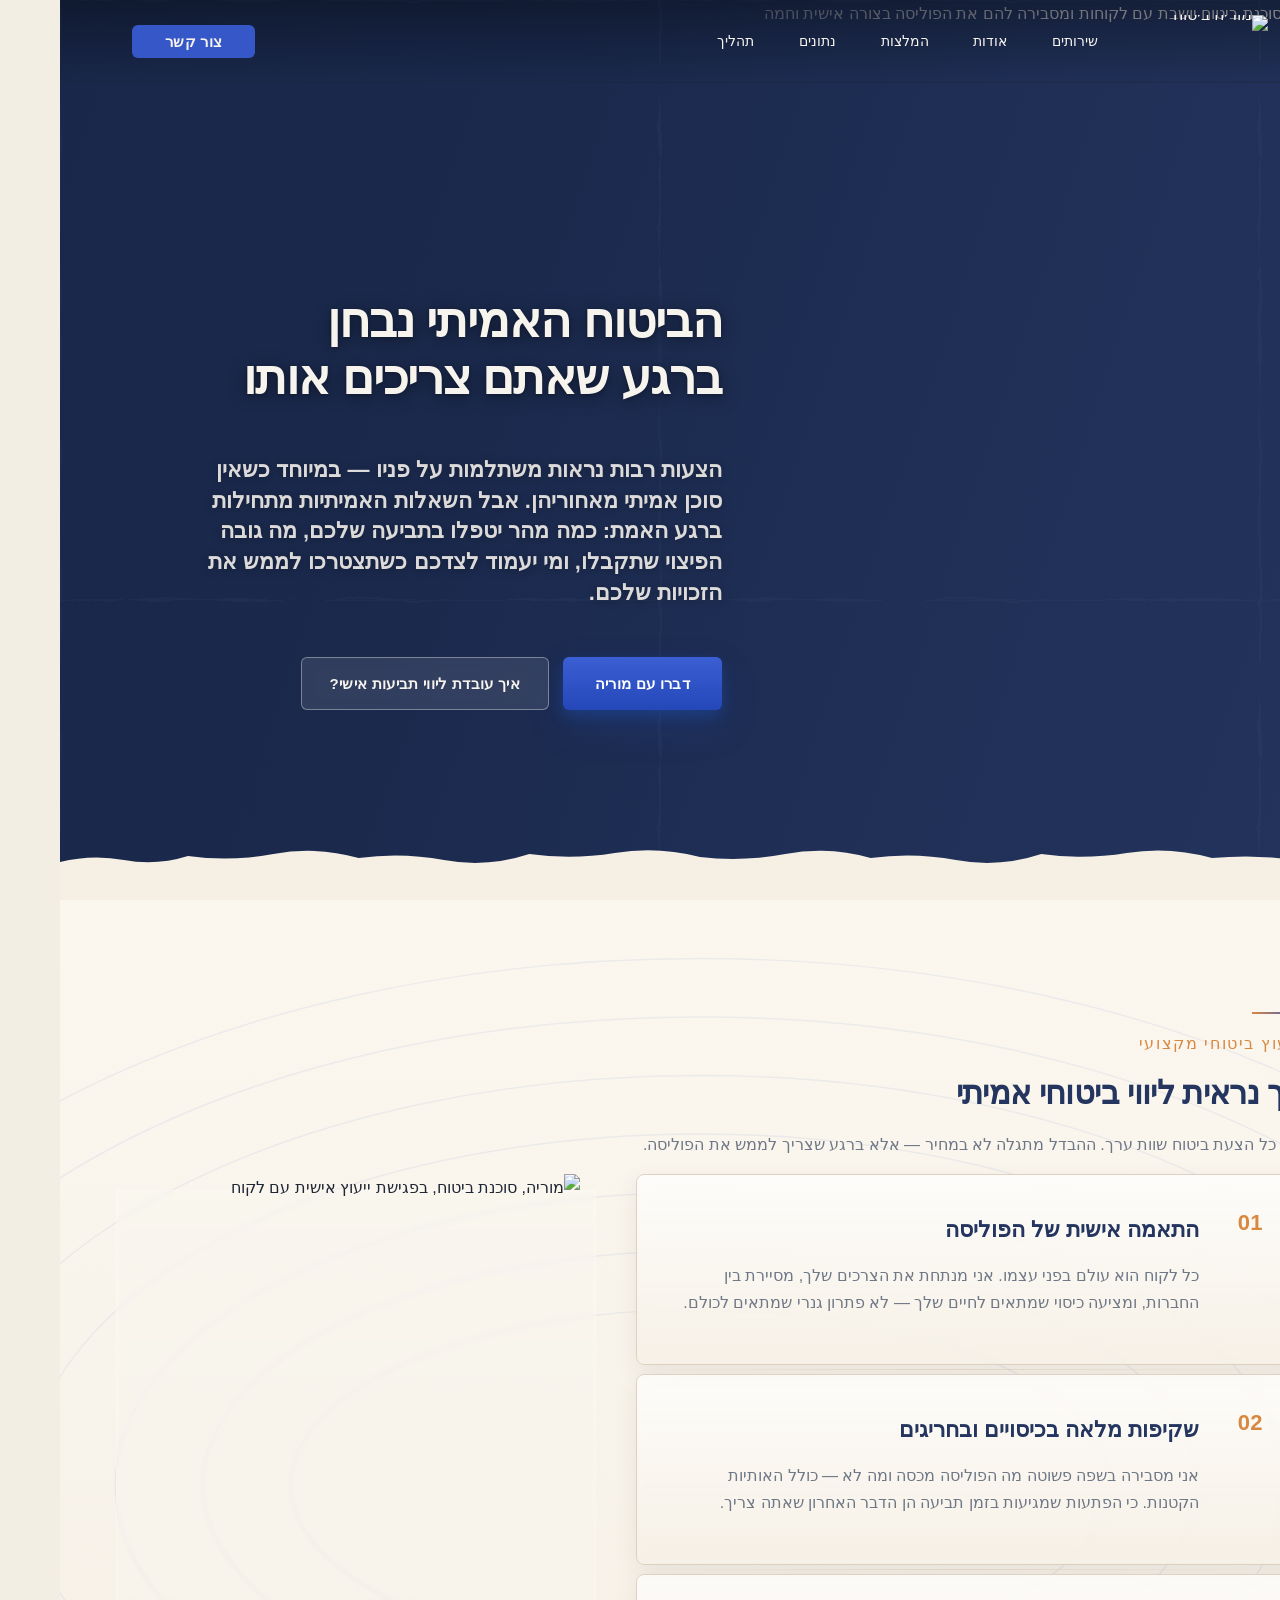
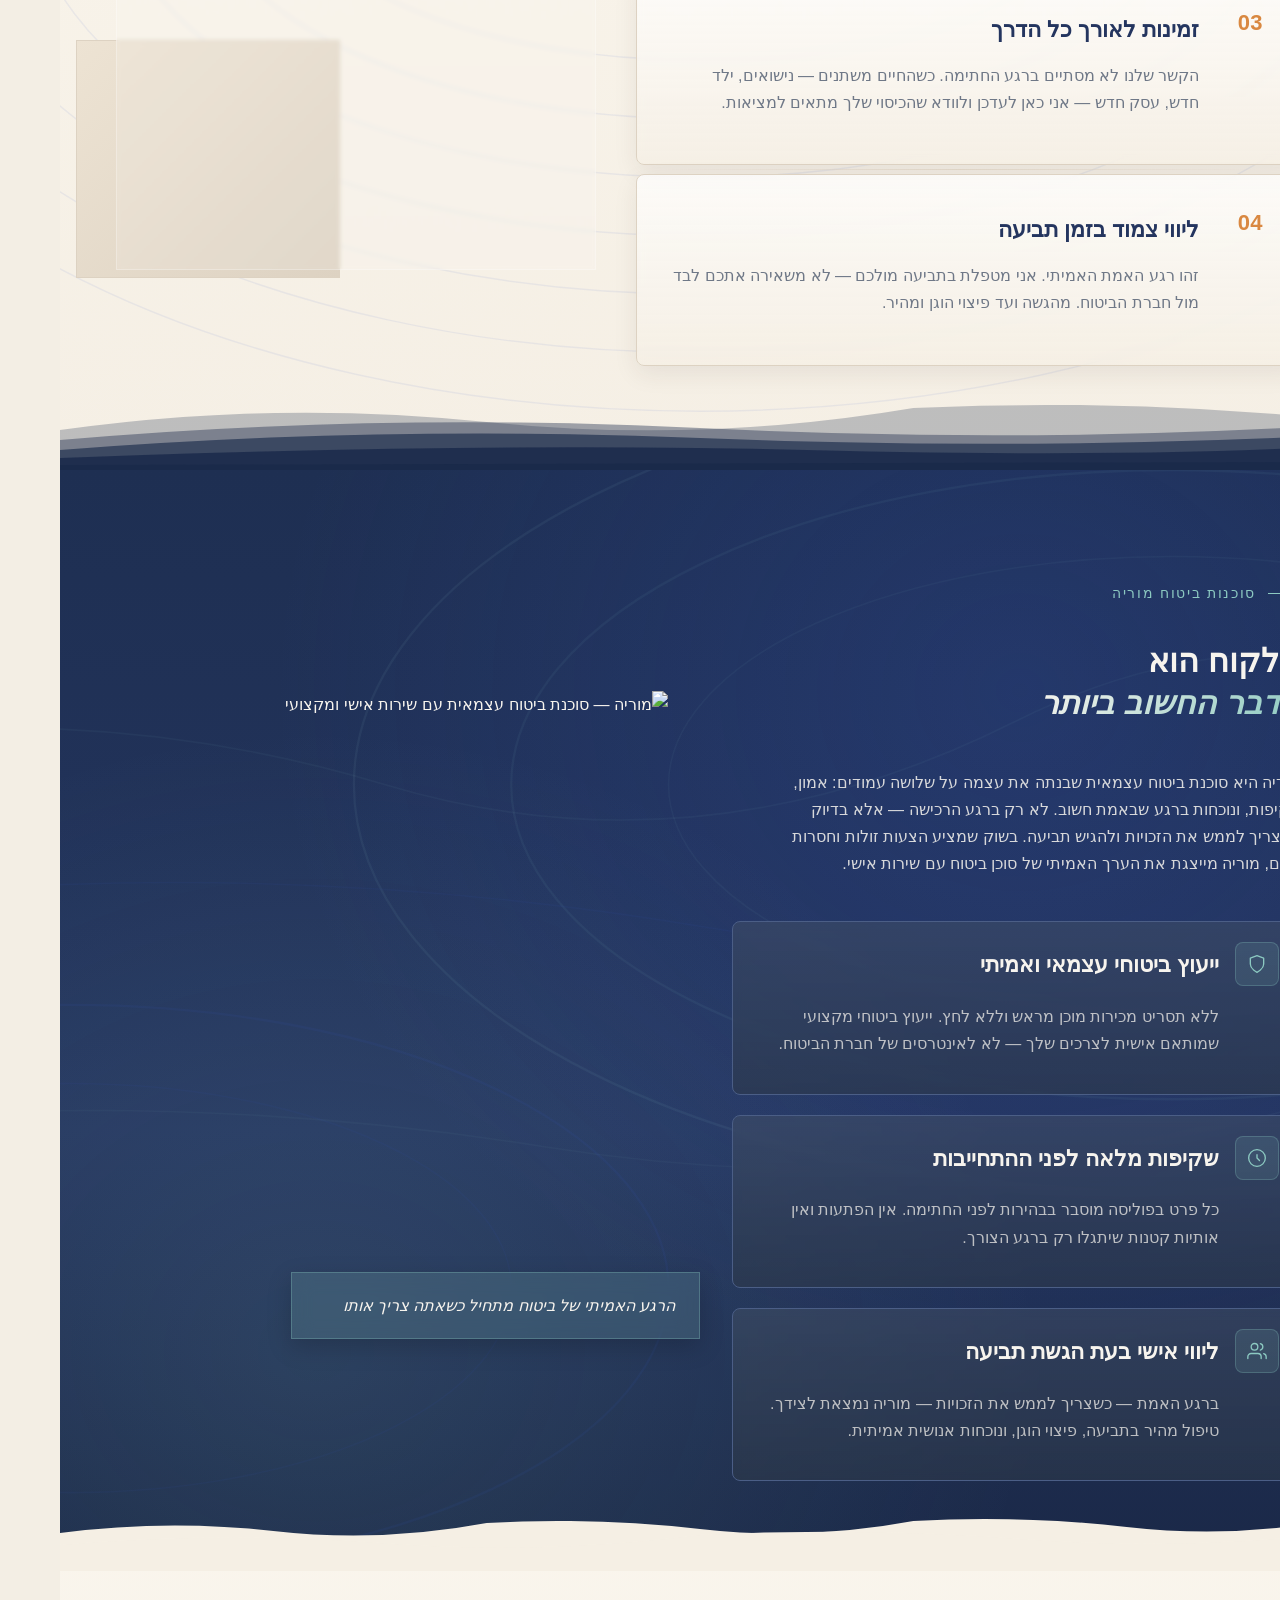
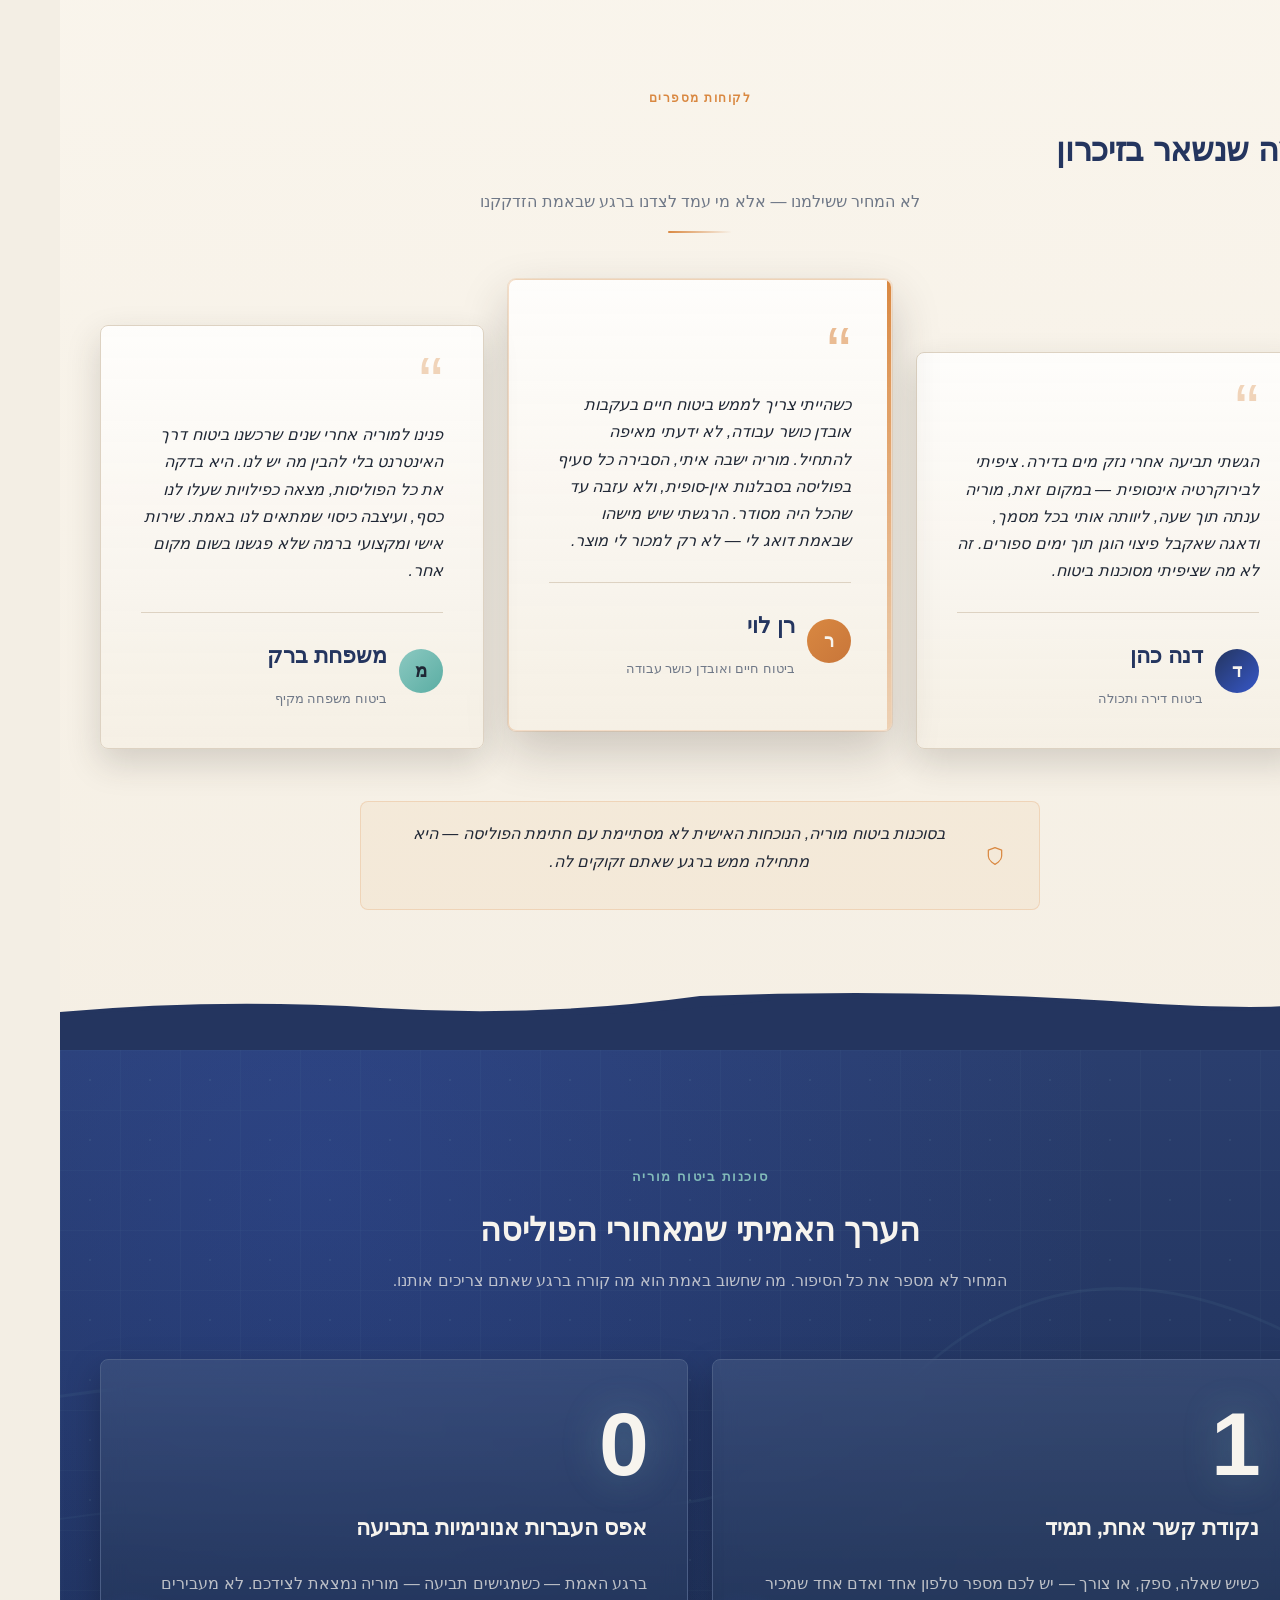
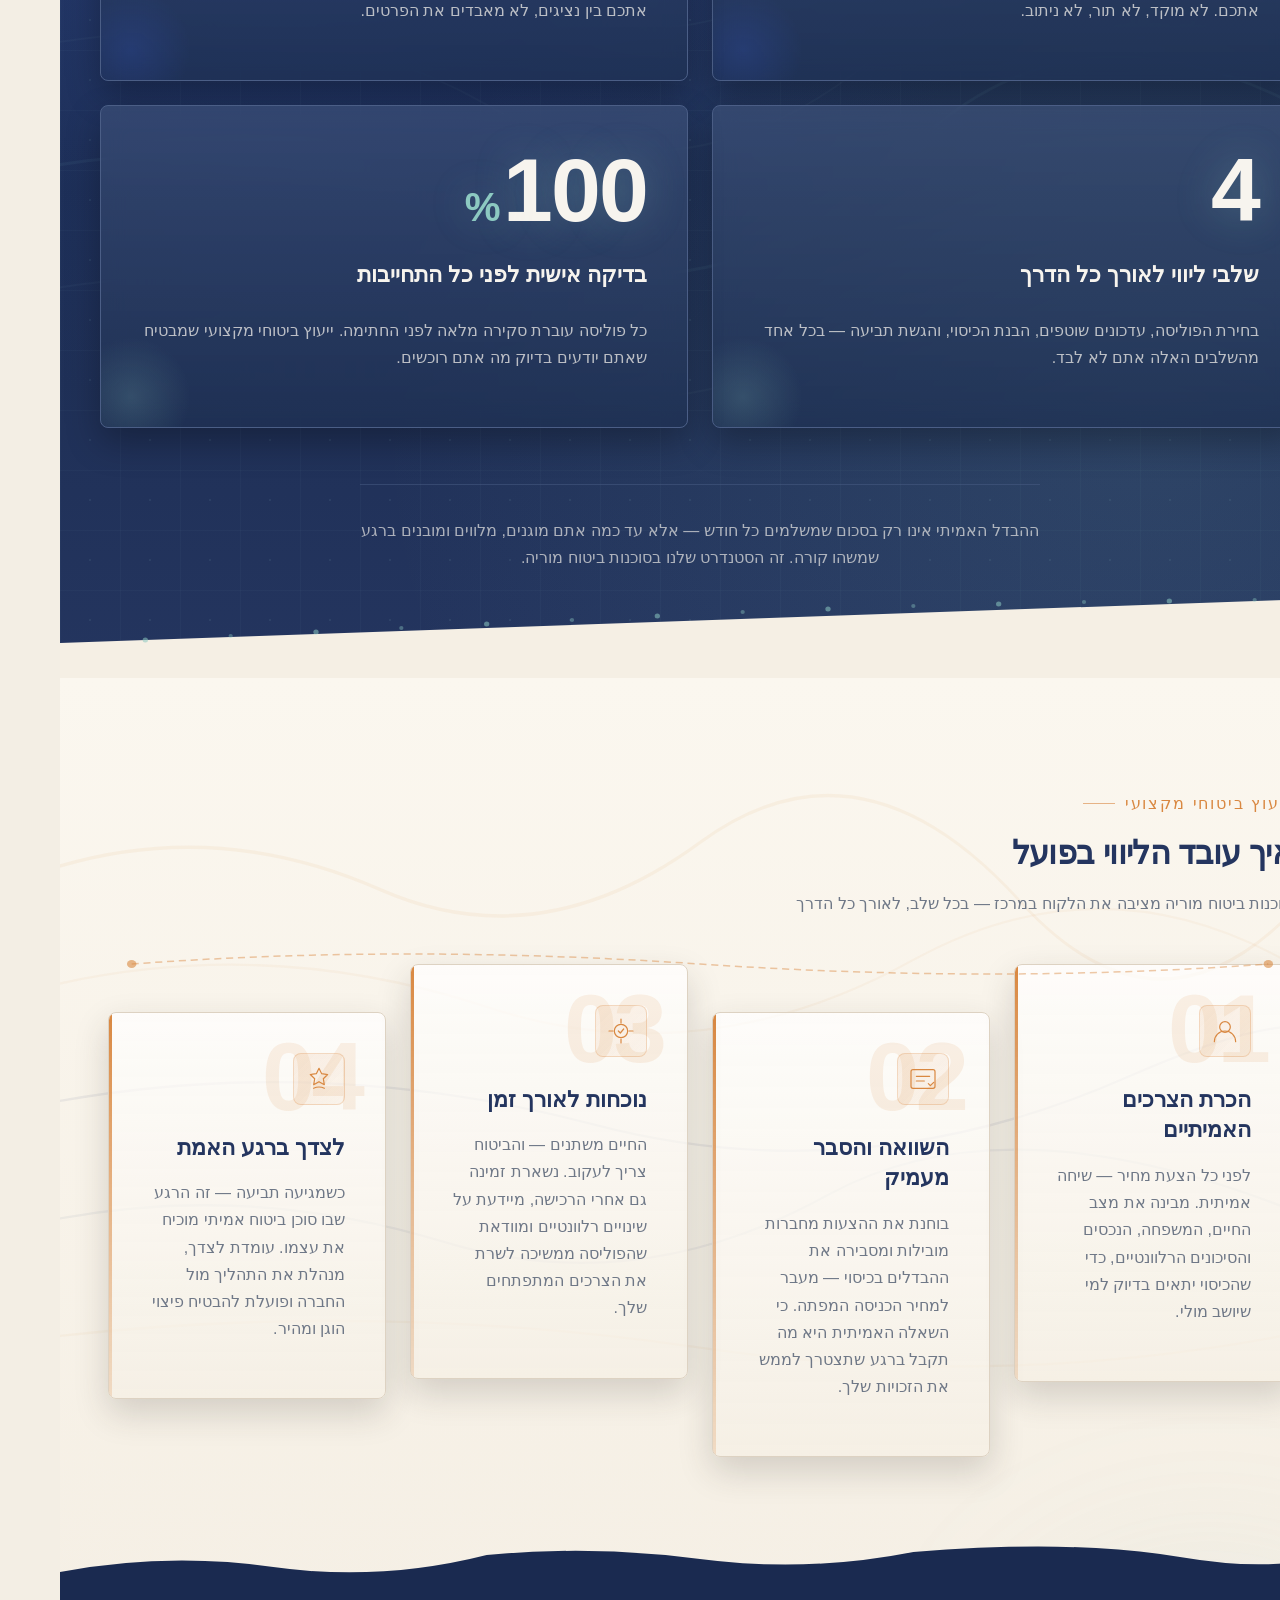
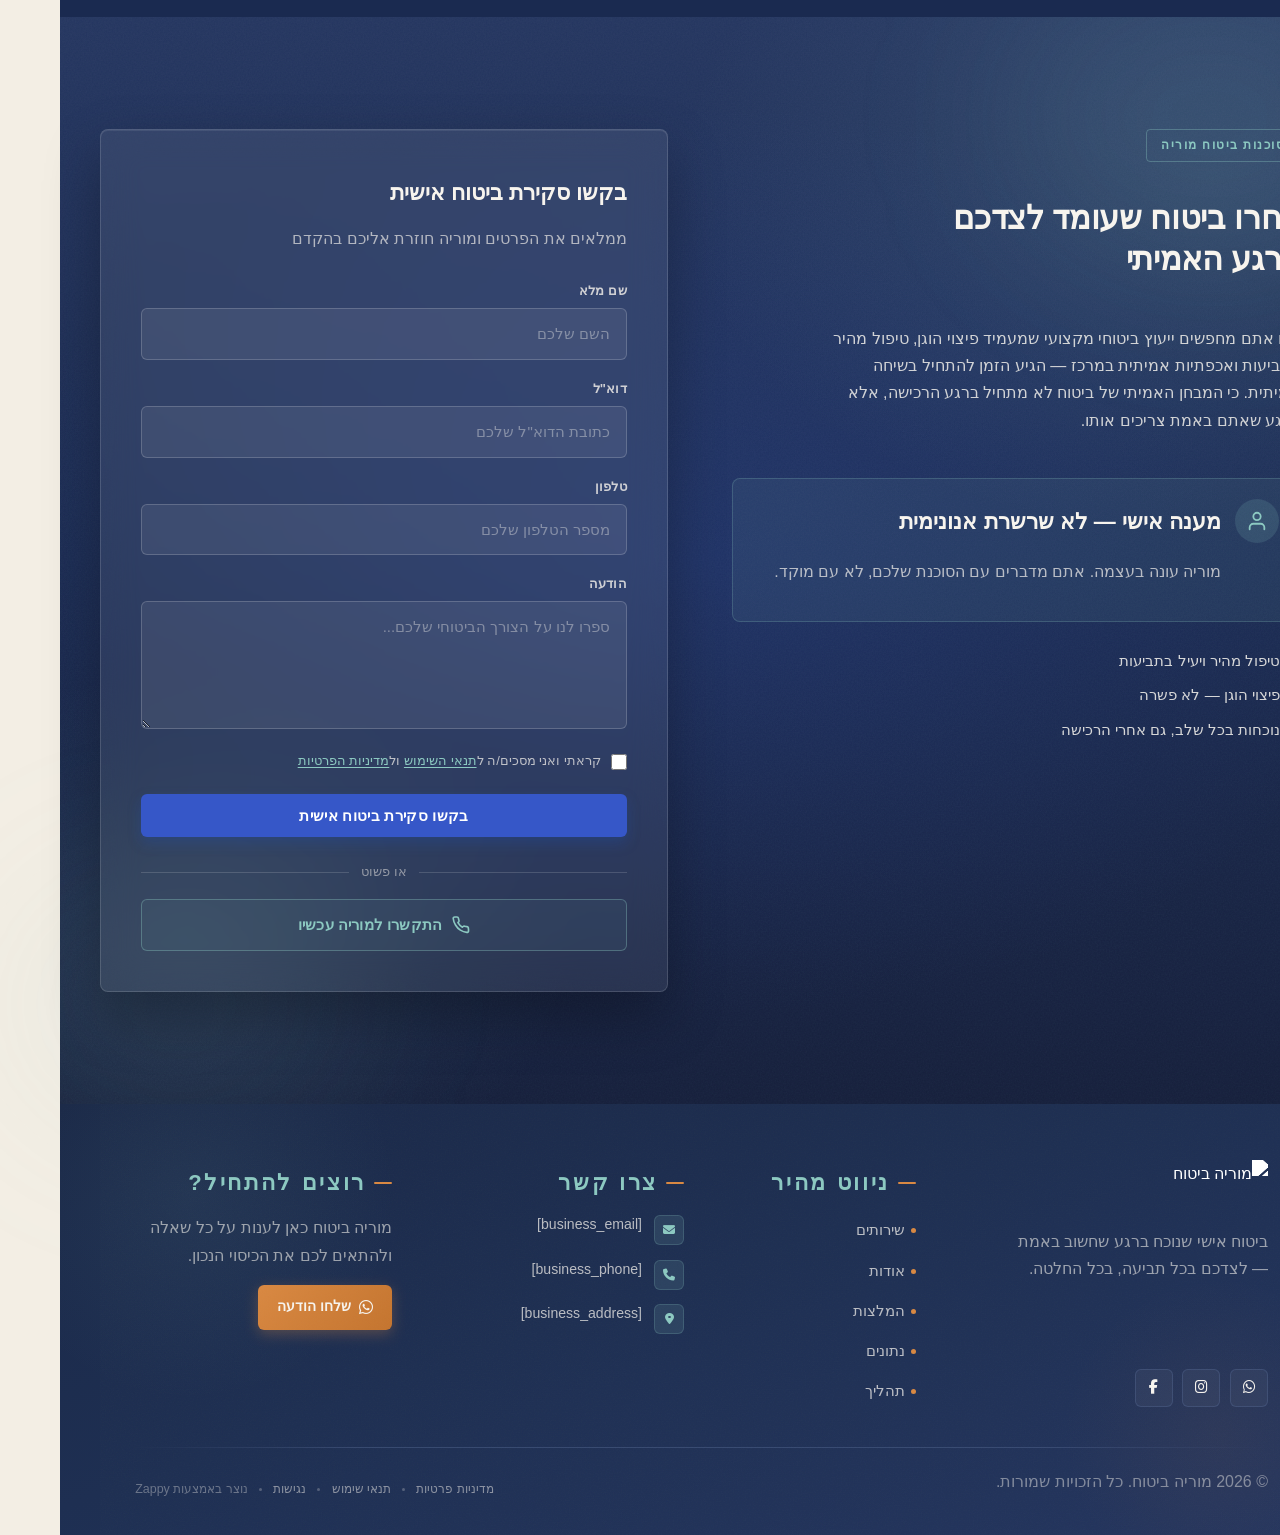
==== commit 1c310d38: "Background sync: Progressive GitHub Sync" ====
--- a/index.html
+++ b/index.html
@@ -342,7 +342,7 @@
   <div class="nav-container">
     <div class="nav-right-group"><div class="nav-brand">
       <a href="/" class="logo-link">
-        <img src="/assets/logo-1775726956382-o4lq2y.webp?v=1775726957504-qp8sw4" alt="מוריה ביטוח" class="logo">
+        <img src="/assets/logo-1775727157006-tm4t7w.webp?v=1775727157912-nadd98" alt="מוריה ביטוח" class="logo">
       </a>
     </div><ul class="nav-menu" id="navMenu"><li><a href="#services">שירותים</a></li><li><a href="#about">אודות</a></li><li><a href="#testimonials">המלצות</a></li><li><a href="#stats">נתונים</a></li><li><a href="#process">תהליך</a></li></ul></div>
 
@@ -801,7 +801,7 @@
       <div class="index-hero-logo">
         
       </div>
-      <p>מוריה ביטוח</p><h2></h2><h1 class="index-hero-headline">הביטוח האמיתי נבחן<br>ברגע שאתם צריכים אותו</h1>
+      <h2></h2><h1 class="index-hero-headline">הביטוח האמיתי נבחן<br>ברגע שאתם צריכים אותו</h1>
       <h3 class="index-hero-subtitle">הצעות רבות נראות משתלמות על פניו — במיוחד כשאין סוכן אמיתי מאחוריהן. אבל השאלות האמיתיות מתחילות ברגע האמת: כמה מהר יטפלו בתביעה שלכם, מה גובה הפיצוי שתקבלו, ומי יעמוד לצדכם כשתצטרכו לממש את הזכויות שלכם.</h3>
       <div class="index-hero-ctas">
         <a href="#contact" class="index-hero-btn-primary" data-element-type="button" data-element-id="btn-1775726964338-rxlah8ayd" data-native-element="true">דברו עם מוריה</a>
